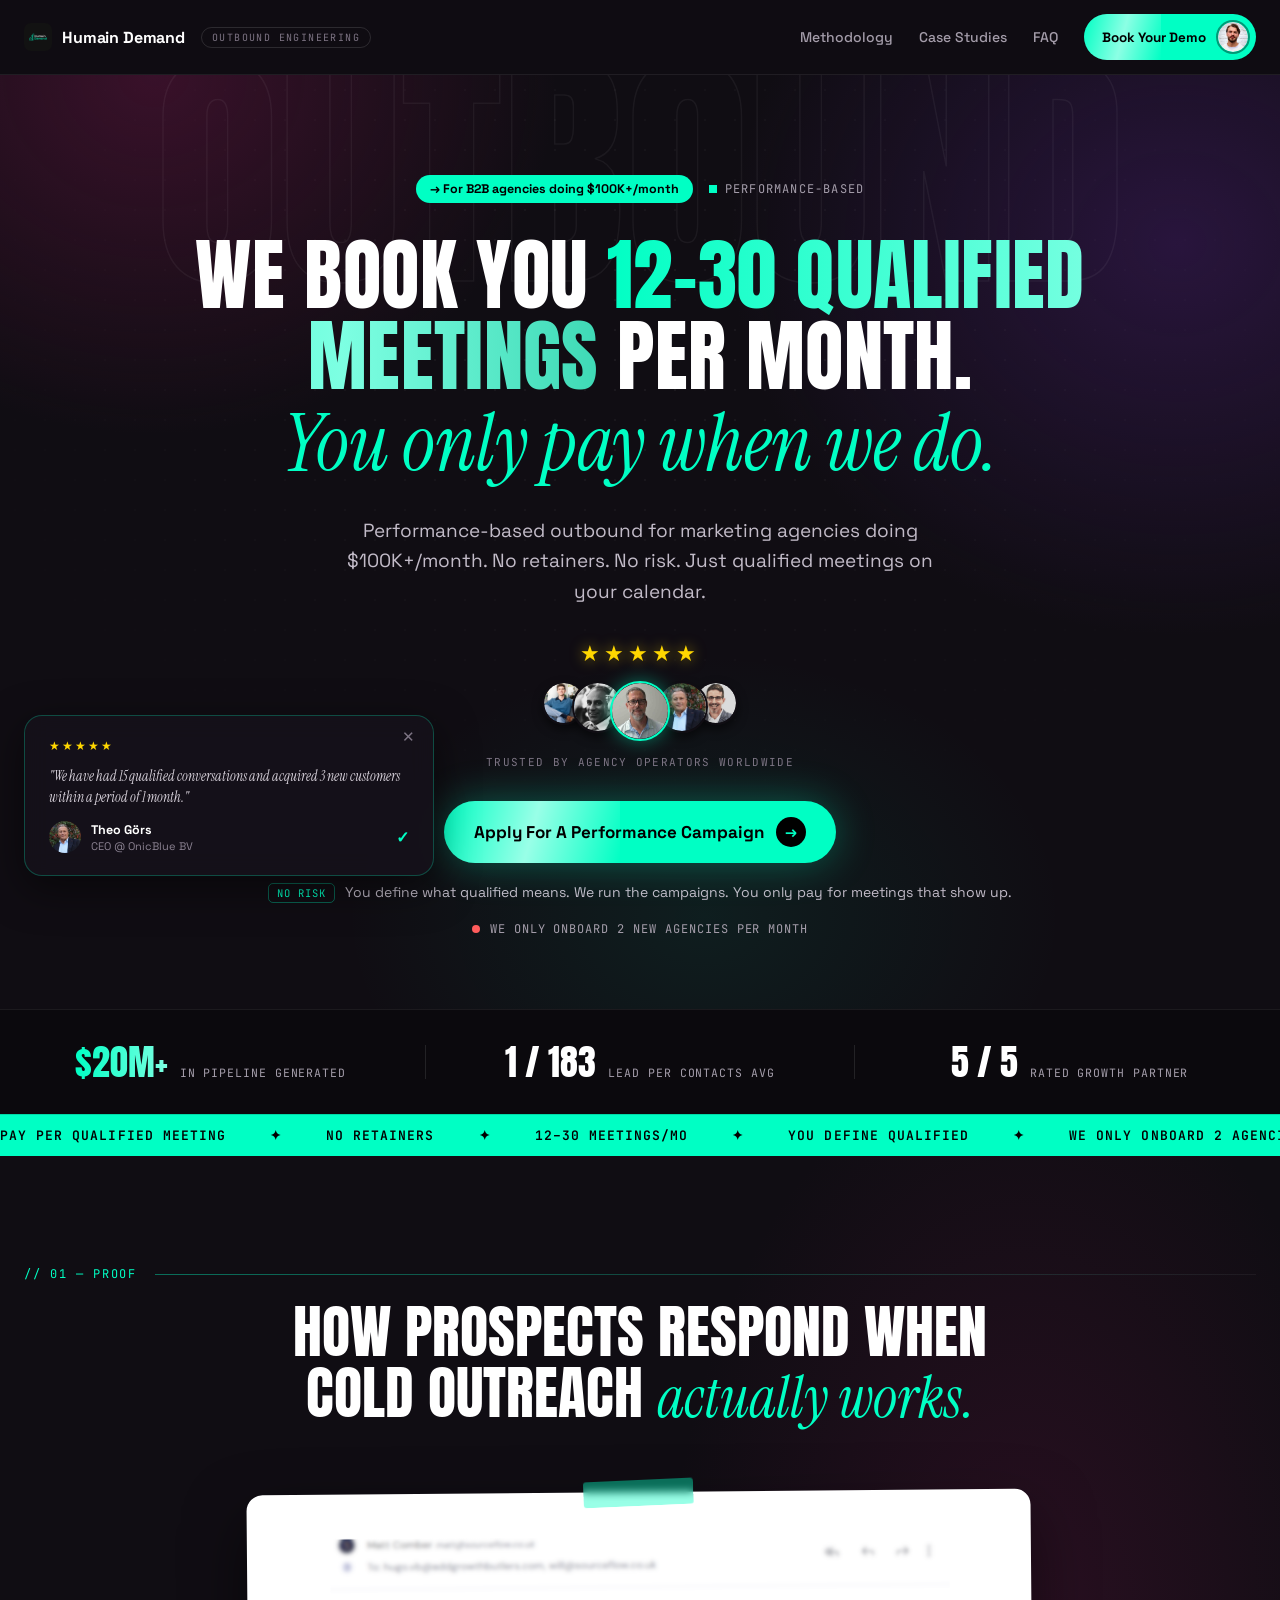
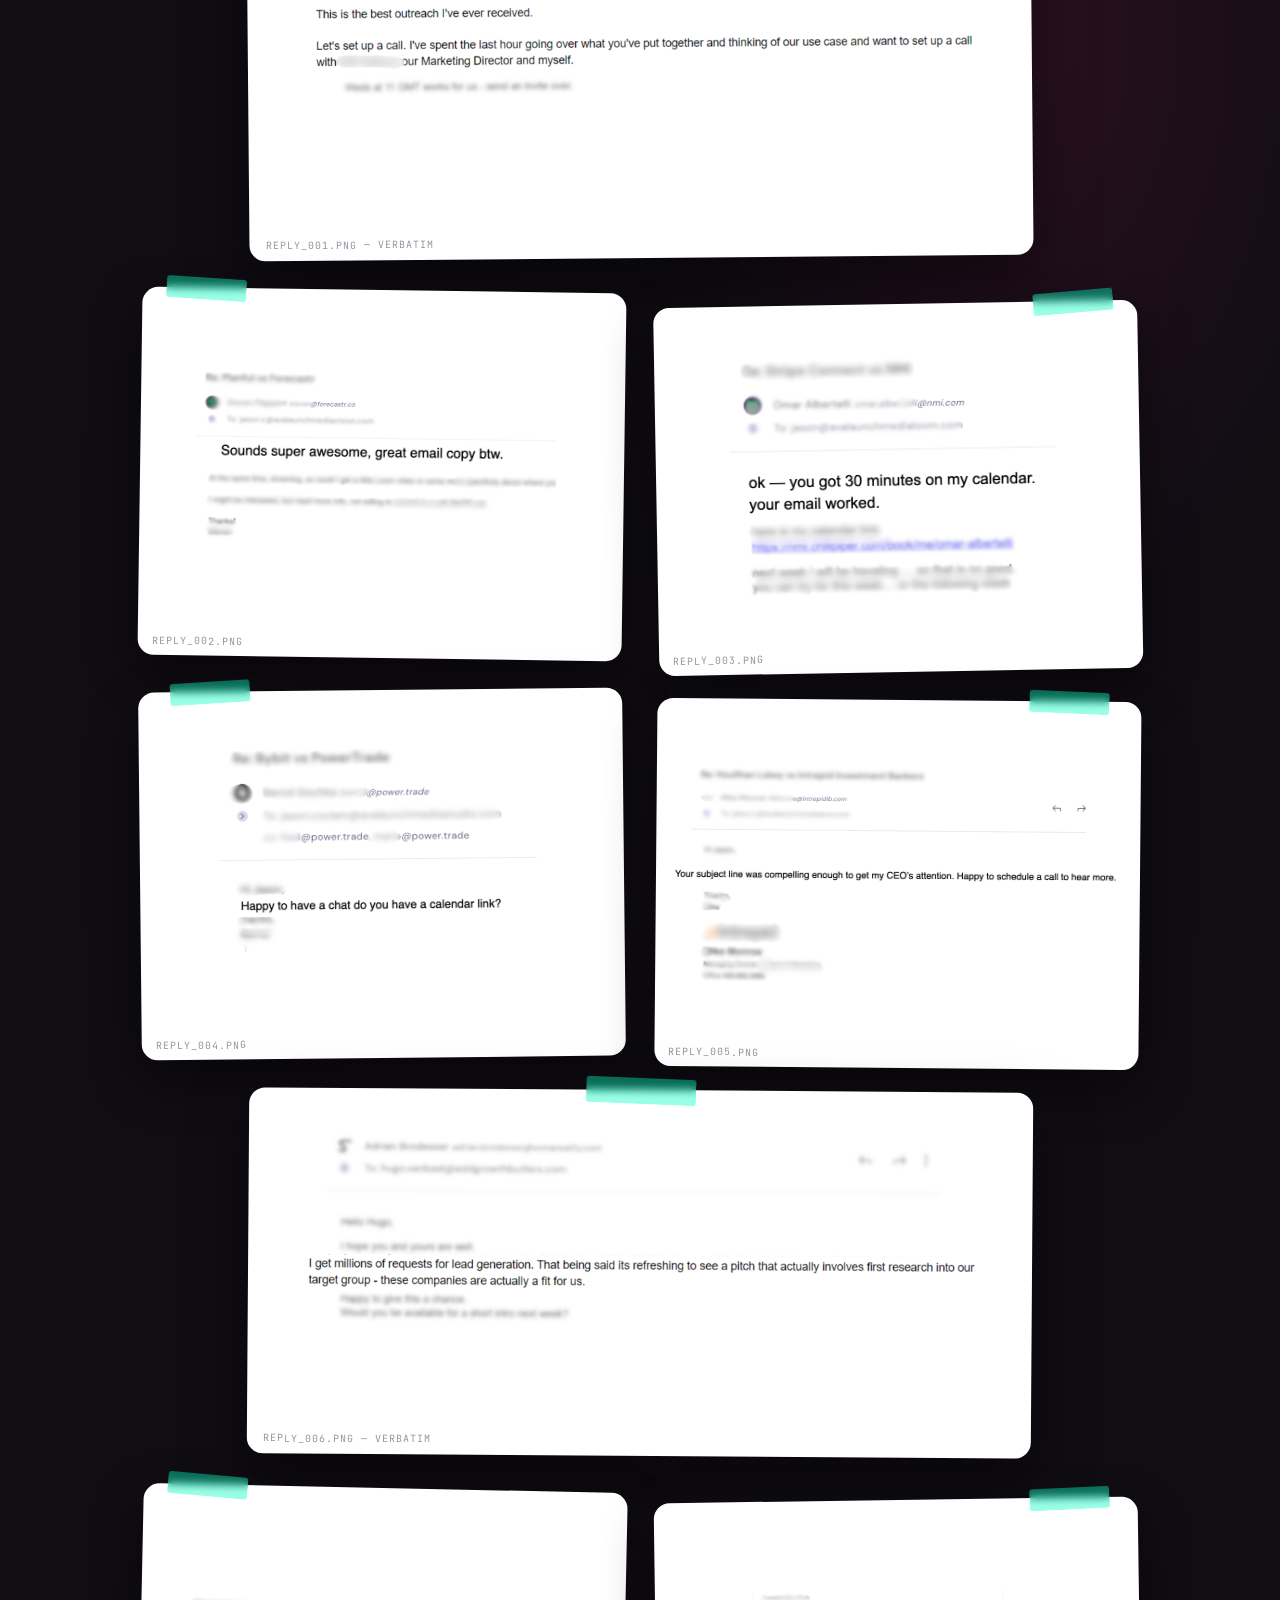
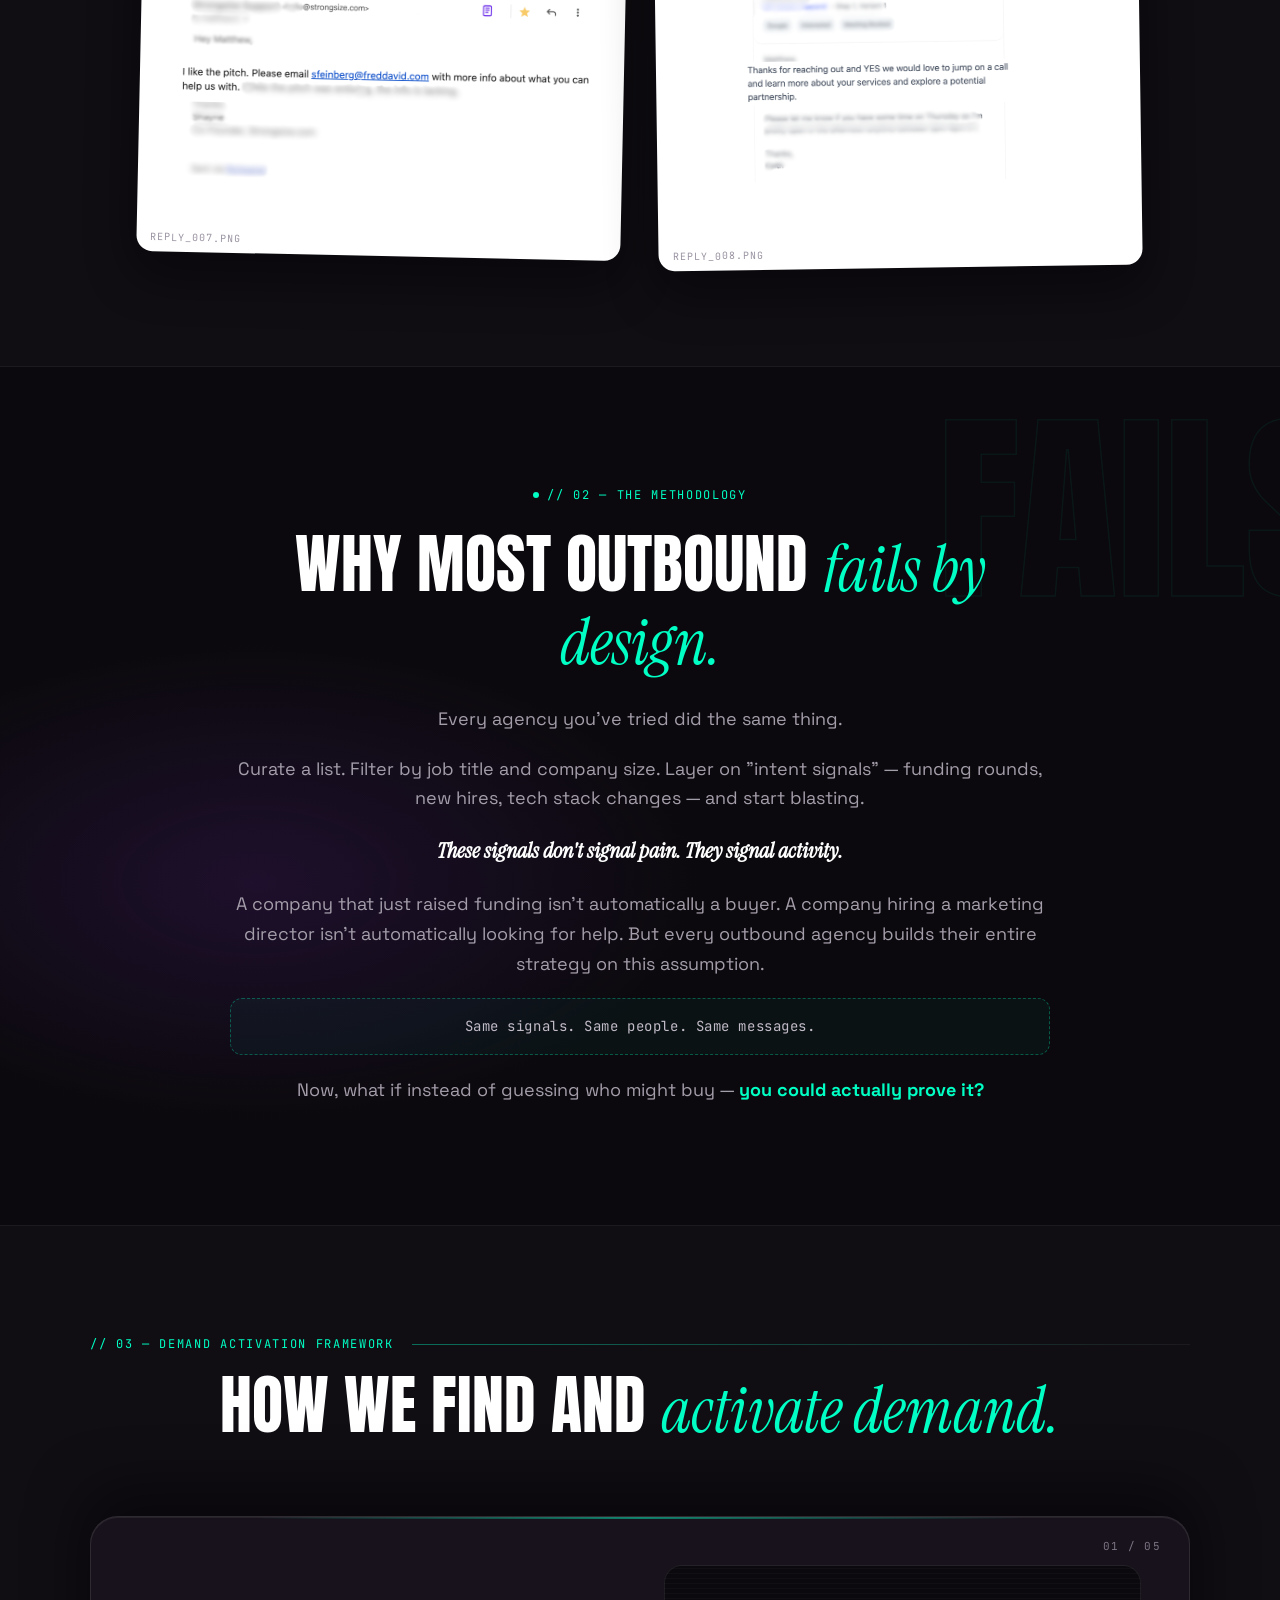
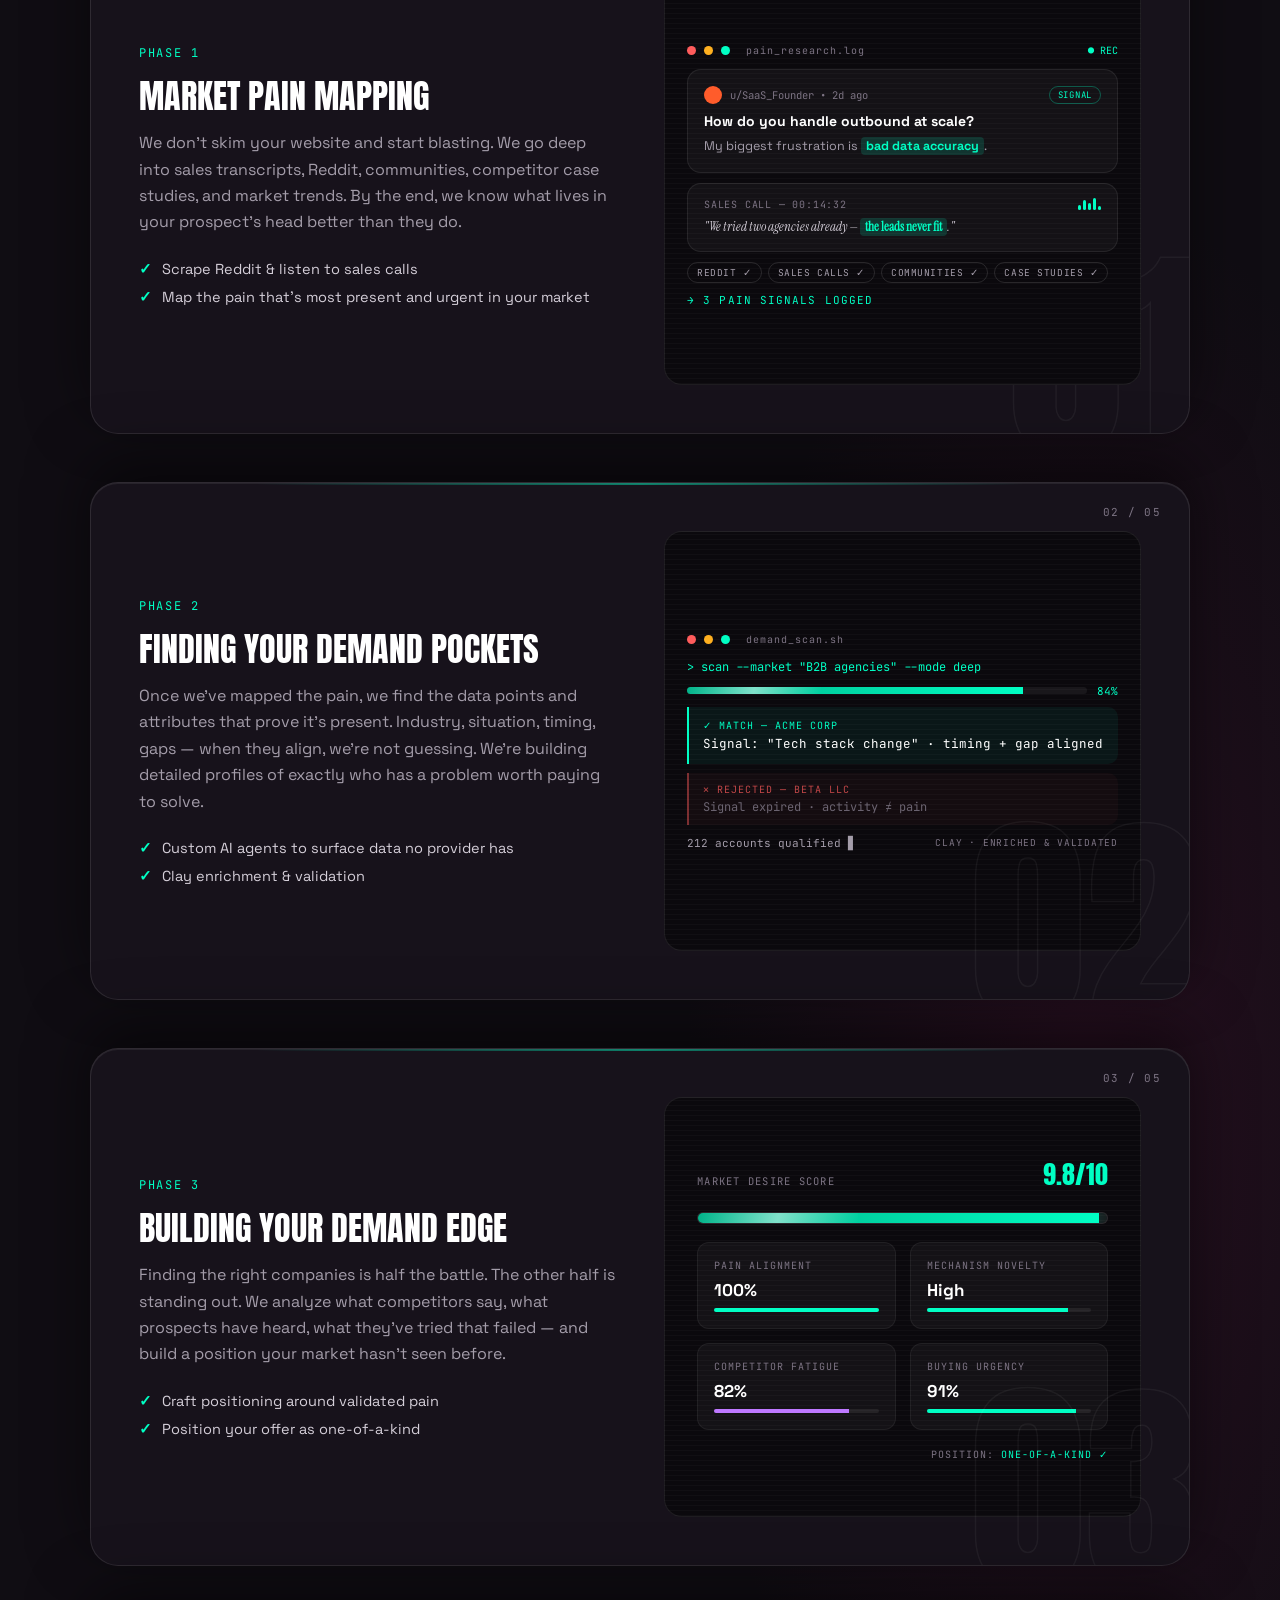
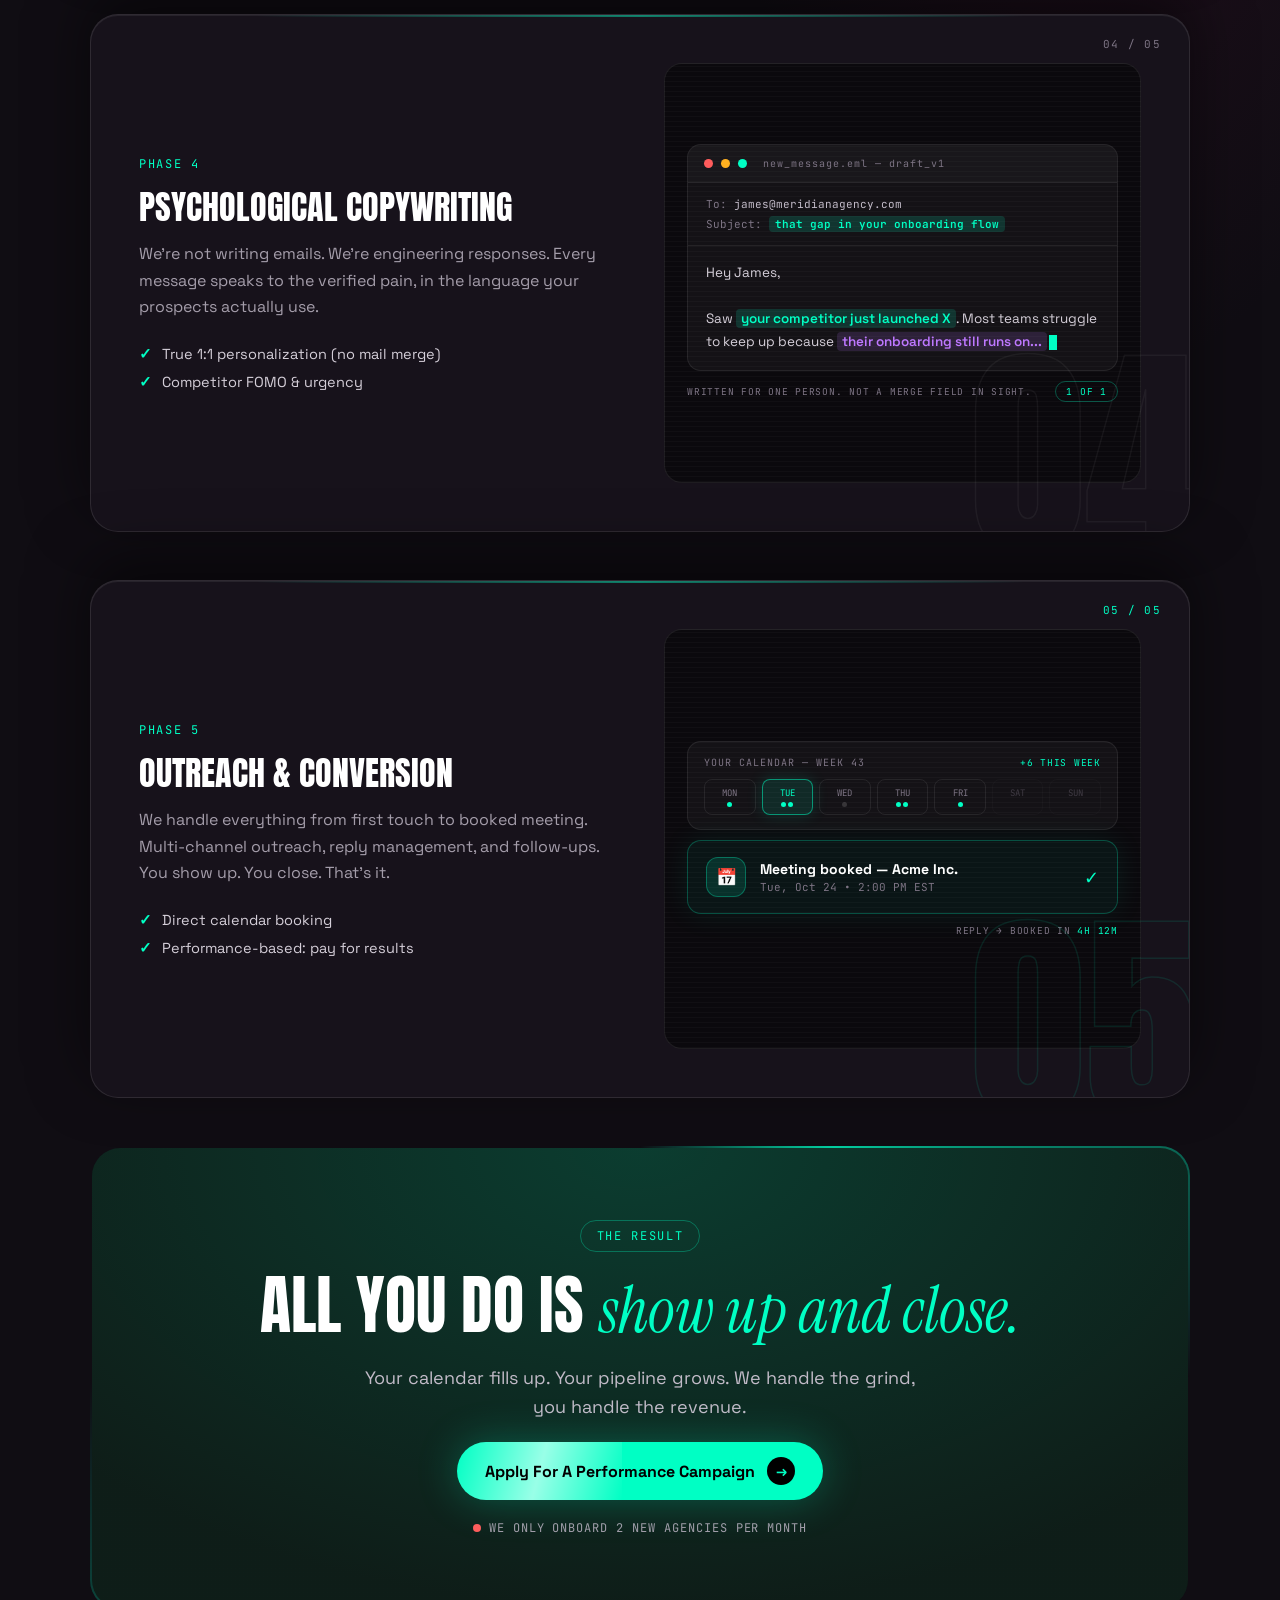
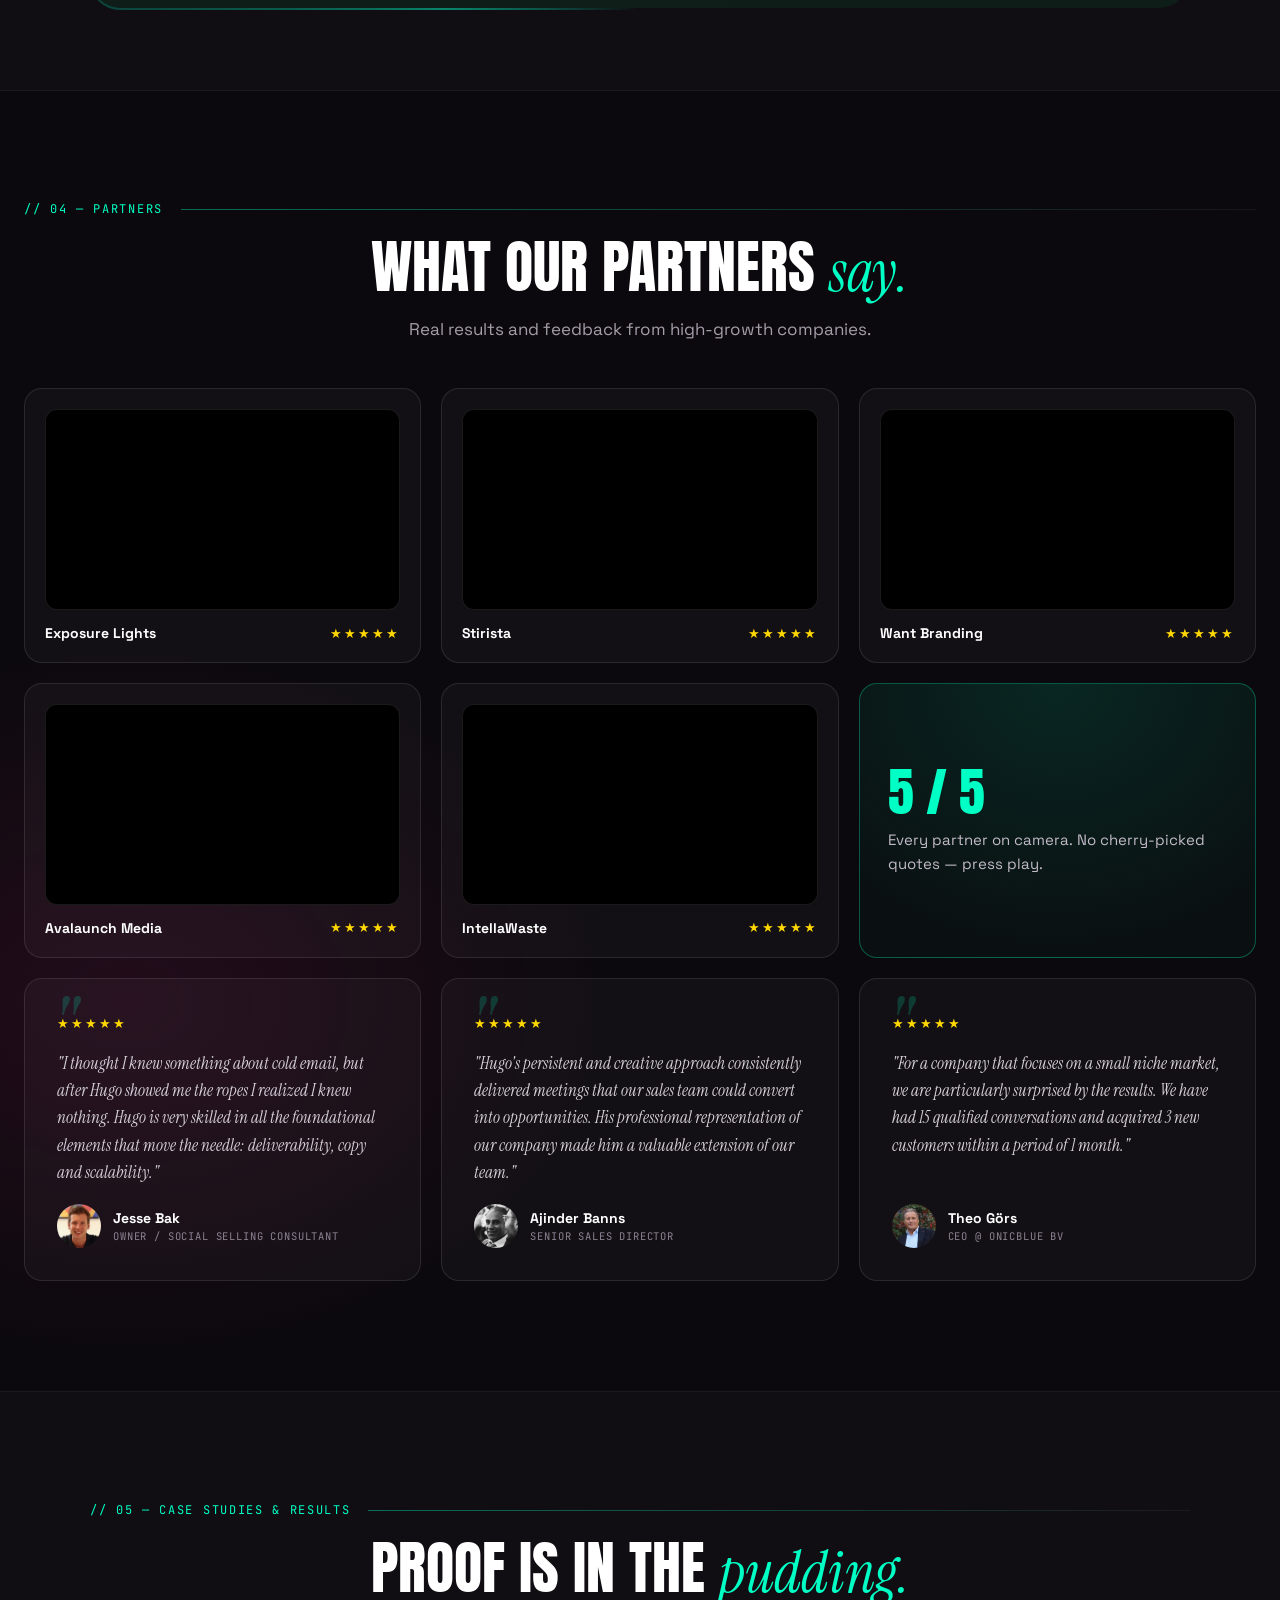
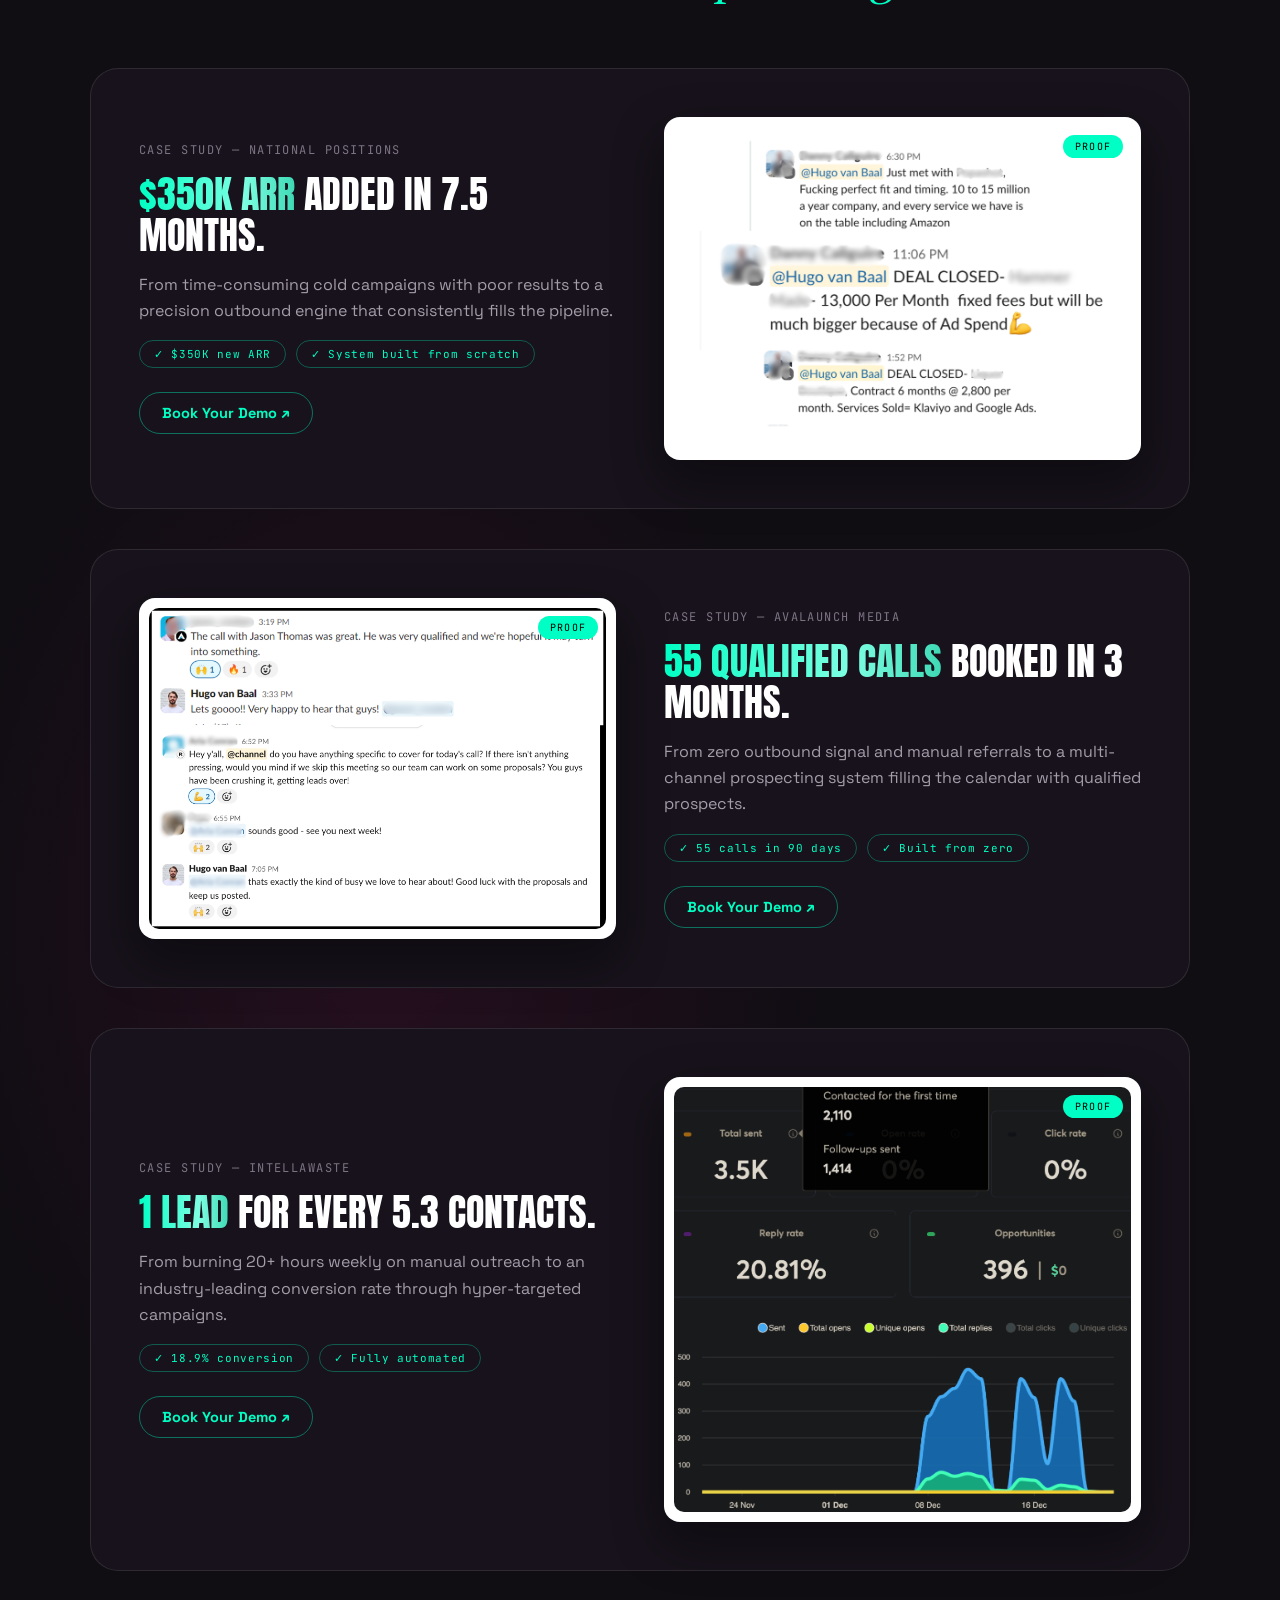
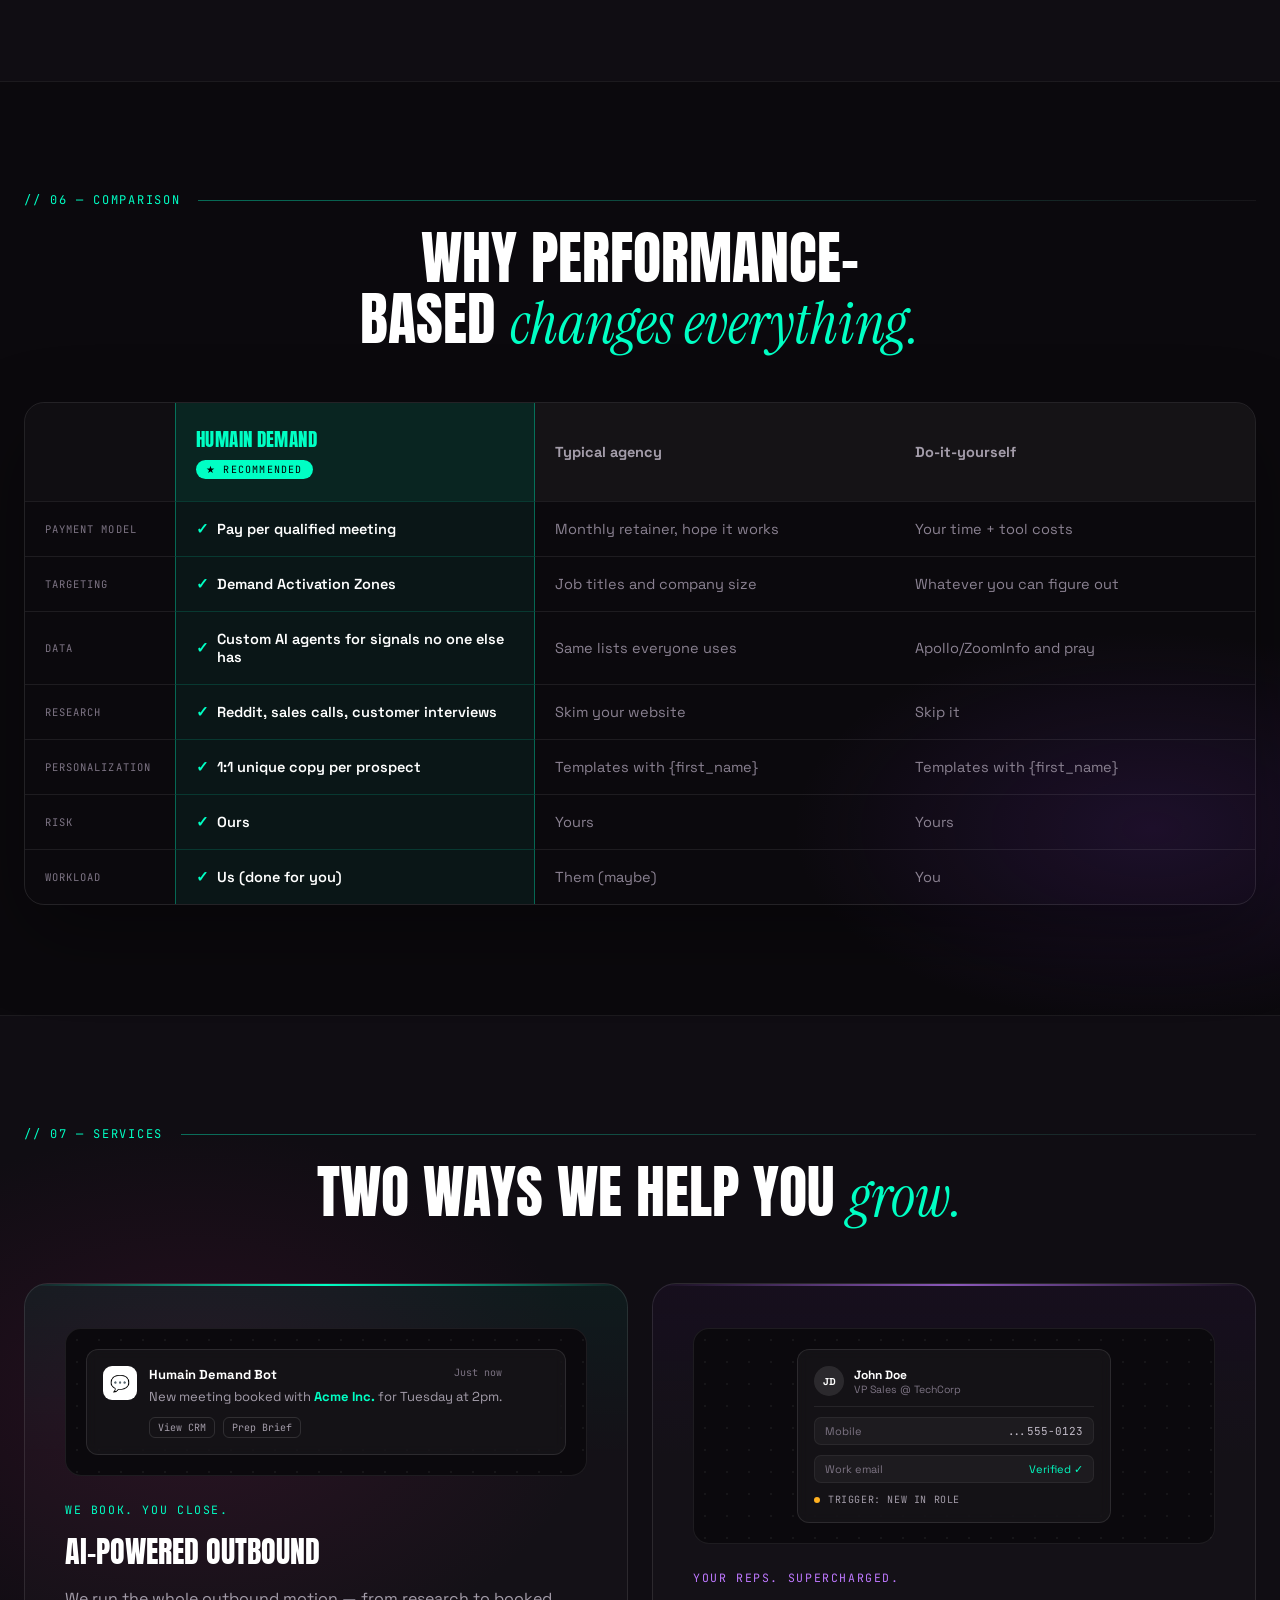
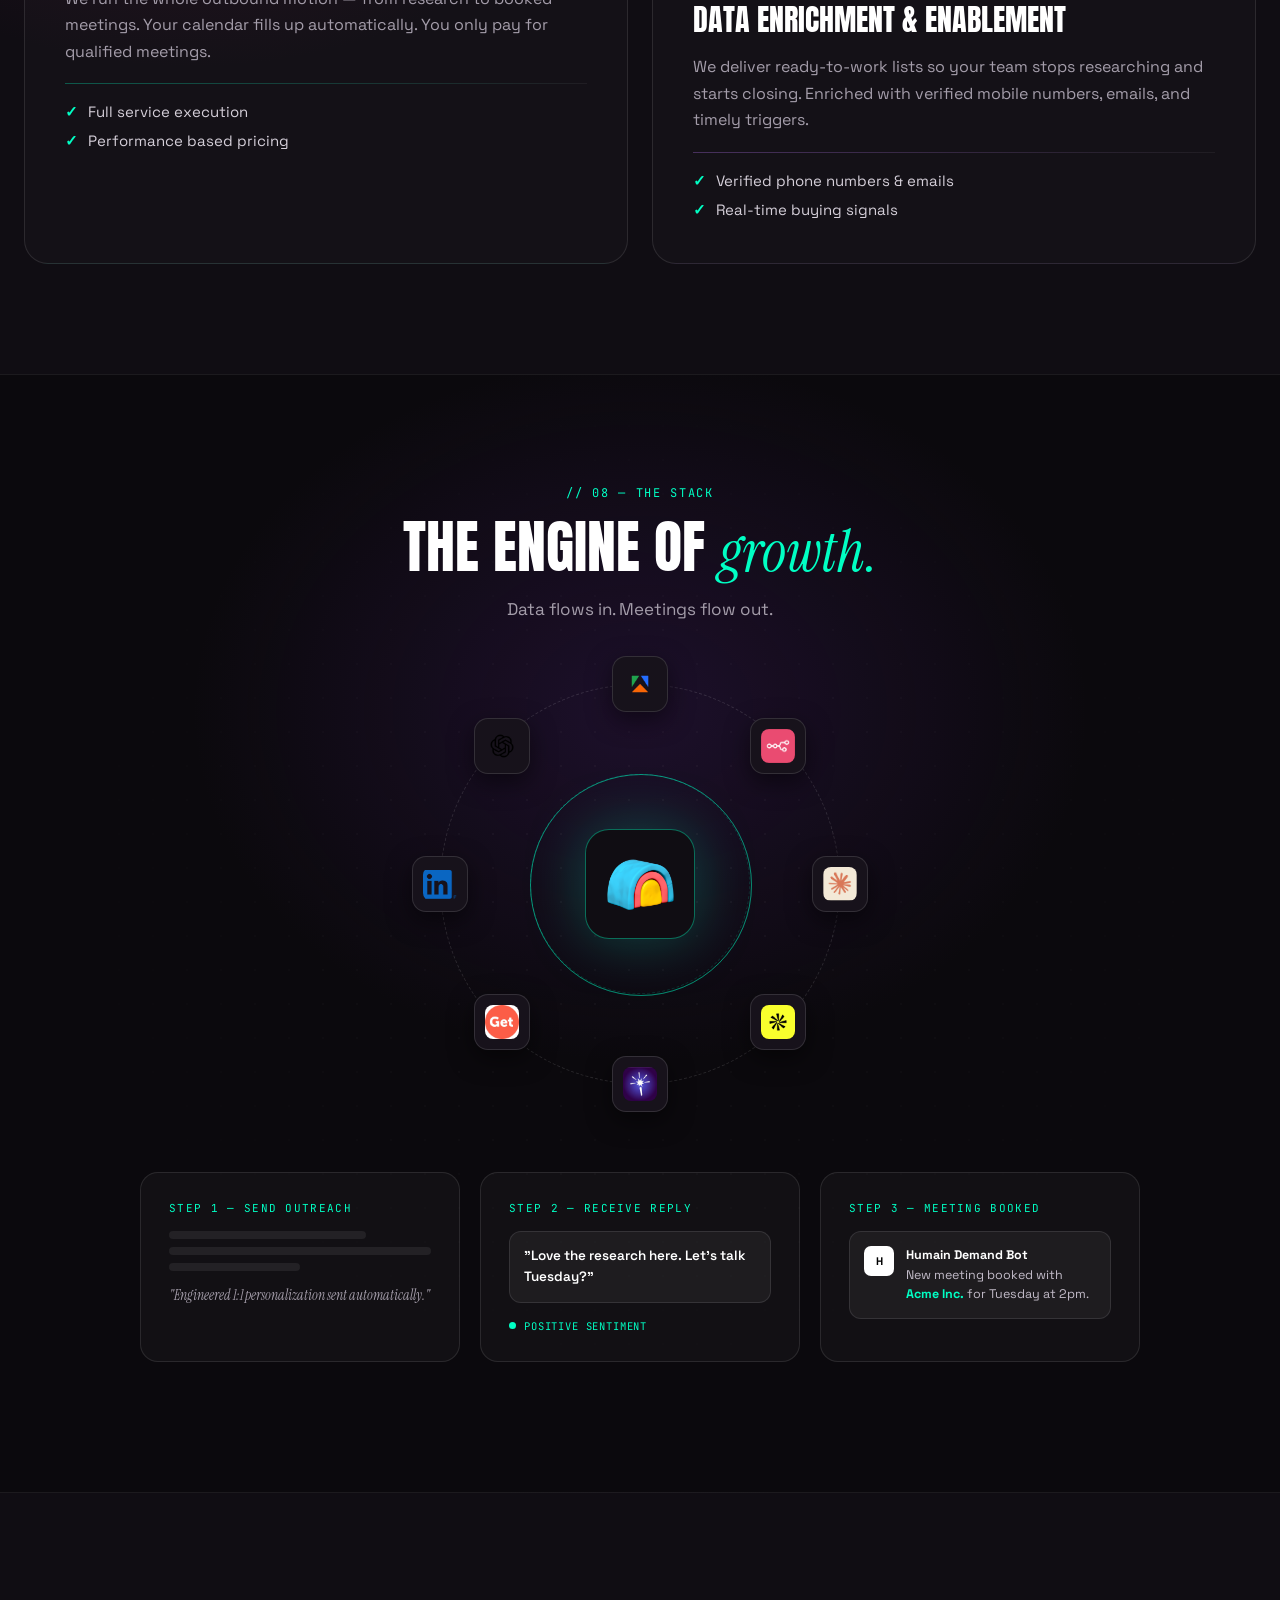
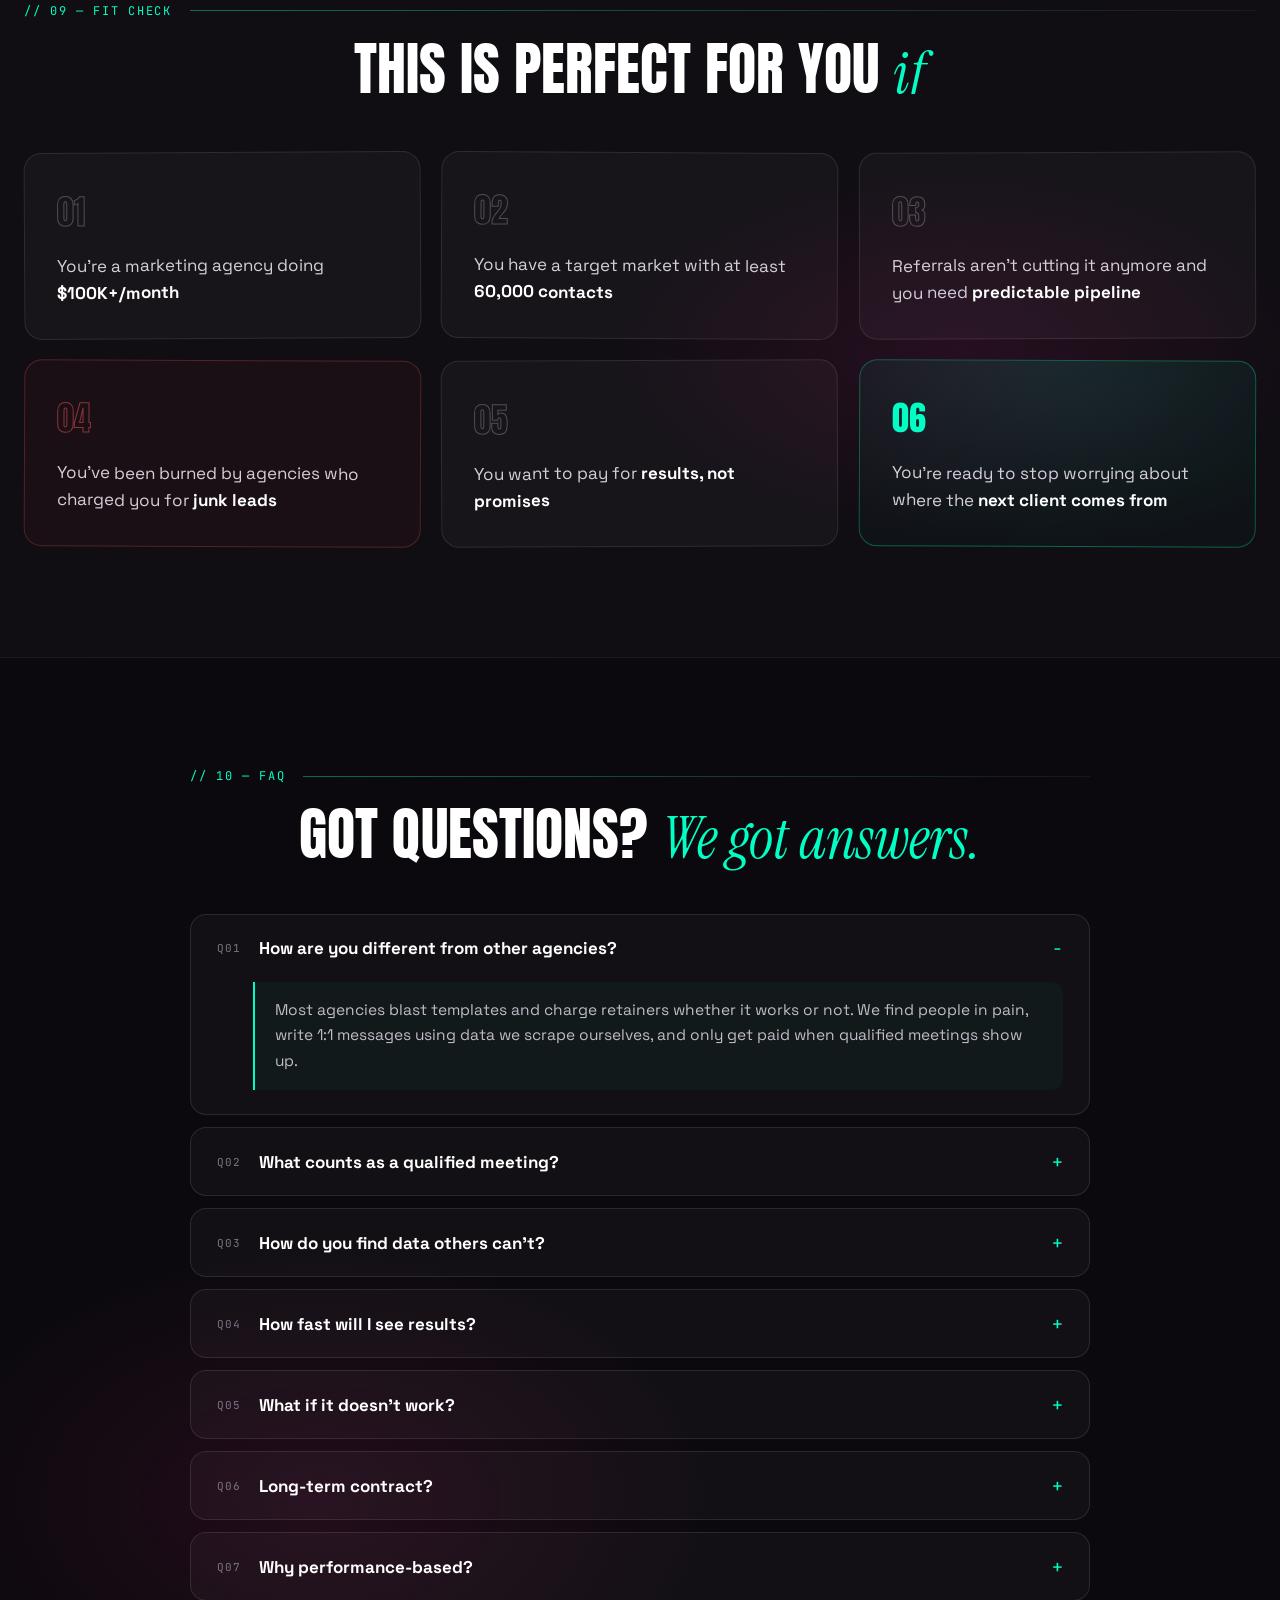
==== index.html @ c9c62a15 "Mobile-optimize the landing page Audited every section at 360/390px real viewports and fixed what br" ====
<!DOCTYPE html>
<html lang="en">
<head>
<meta charset="utf-8">
<meta name="viewport" content="width=device-width, initial-scale=1">
<title>Humain Demand — Outbound Engineering</title>
<meta name="description" content="Performance-based outbound for B2B marketing agencies doing $100K+/month. We book you 12-30 qualified meetings per month - you only pay when we do.">
<meta property="og:type" content="website">
<meta property="og:title" content="Humain Demand — Outbound Engineering">
<meta property="og:description" content="Performance-based outbound for B2B marketing agencies doing $100K+/month. We book you 12-30 qualified meetings per month - you only pay when we do.">
<meta property="og:image" content="logos/Humain Demand_A2 (2).jpg">
<meta name="twitter:card" content="summary_large_image">
<link rel="icon" href="logos/Humain Demand_A2 (2).jpg">
<link rel="preconnect" href="https://fonts.googleapis.com">
<link href="https://fonts.googleapis.com/css2?family=Anton&family=Space+Grotesk:wght@400;500;600;700&family=Instrument+Serif:ital@1&family=JetBrains+Mono:wght@400;600&display=swap" rel="stylesheet">
<style>
html,body{margin:0;padding:0;background:#100d13;font-family:'Space Grotesk',sans-serif;color:#ece7ee;}
a{color:#00ffc4;text-decoration:none;}
a:hover{color:#7dffe2;}
::selection{background:#00b389;color:#000;}
::-webkit-scrollbar{width:9px;}
::-webkit-scrollbar-track{background:#0b090d;}
::-webkit-scrollbar-thumb{background:#2a2331;border-radius:5px;}
::-webkit-scrollbar-thumb:hover{background:#00b389;}
@keyframes blink{0%,100%{opacity:1;}50%{opacity:.25;}}
@keyframes rise{from{opacity:0;transform:translateY(36px);}to{opacity:1;transform:translateY(0);}}
@keyframes shimmer{0%{transform:translateX(-160%);}100%{transform:translateX(300%);}}
@keyframes floaty{0%,100%{transform:translateY(0);}50%{transform:translateY(-10px);}}
@keyframes glowPulse{0%,100%{text-shadow:0 0 25px rgba(0,255,196,.3);}50%{text-shadow:0 0 70px rgba(0,255,196,.75);}}
@keyframes spinSlow{0%{transform:rotate(0deg);}100%{transform:rotate(360deg);}}
@keyframes spinSlowRev{0%{transform:rotate(360deg);}100%{transform:rotate(0deg);}}
@keyframes marquee{0%{transform:translateX(0);}100%{transform:translateX(-50%);}}
@keyframes pulseRing{0%{transform:scale(.55);opacity:.7;}100%{transform:scale(1.45);opacity:0;}}
@keyframes gradientMove{0%{background-position:0% 50%;}100%{background-position:200% 50%;}}
@keyframes borderSpin{0%{transform:rotate(0deg);}100%{transform:rotate(360deg);}}
@media (prefers-reduced-motion: reduce){*,*::before,*::after{animation-duration:.01ms !important;animation-iteration-count:1 !important;transition-duration:.01ms !important;}}
</style>
<style>
/* NO global box-sizing reset here on purpose. The canvas was authored against
   the browser default (content-box) — it sets box-sizing:border-box inline on
   the few elements that want it — so forcing border-box globally silently
   resizes every fixed-size element that also has padding, and the page stops
   matching the design. Keep this file additive; never restyle the canvas. */

/* Safety net for the oversized decorative type. Must be `clip`, NOT `hidden`:
   overflow-x:hidden computes overflow-y to auto, which makes body a scroll
   container and silently kills position:sticky on the phase cards. */
body{overflow-x:clip}
img{max-width:100%}
.skip-link{position:absolute;left:-9999px;top:0;z-index:200;background:#00ffc4;color:#000;
  padding:12px 20px;border-radius:0 0 10px 0;font-weight:700}
.skip-link:focus{left:0;color:#000}
:focus-visible{outline:2px solid #00ffc4;outline-offset:3px}

.slot-empty{display:flex;align-items:center;justify-content:center;text-align:center;padding:24px;
  background:repeating-linear-gradient(45deg,rgba(255,255,255,.03) 0 12px,transparent 12px 24px),#0b090d;
  border:1px dashed rgba(0,255,196,.35);color:#7d7484;font-family:'JetBrains Mono',monospace;
  font-size:12px;letter-spacing:.08em;text-transform:uppercase}

.faq-q{width:100%}
.faq-panel[hidden]{display:none}

/* Cal.com renders its own modal; just keep it above the sticky nav */
cal-modal-box{z-index:200}

@media (max-width:1080px){
  .cs-card,.phase-card{padding:36px !important;gap:32px !important}
}
#nav-burger{display:none;background:none;border:1px solid rgba(255,255,255,.15);border-radius:10px;
  color:#ece7ee;width:38px;height:38px;font-size:17px;cursor:pointer;
  align-items:center;justify-content:center;flex-shrink:0}
#nav-burger:hover{border-color:rgba(0,255,196,.4);color:#00ffc4}
#mobile-nav{position:absolute;top:100%;left:0;right:0;background:rgba(16,13,19,.97);
  backdrop-filter:blur(14px);border-bottom:1px solid rgba(255,255,255,.1);
  padding:10px 24px 16px;display:flex;flex-direction:column;gap:4px}
#mobile-nav[hidden]{display:none}
#mobile-nav .nav-link{display:block !important;padding:12px 0;font-size:15px;font-weight:500}

.compare-hint{display:none;font-family:'JetBrains Mono',monospace;font-size:10.5px;
  letter-spacing:.1em;text-transform:uppercase;color:#00ffc4;text-align:right;margin:0 0 10px}

@media (max-width:900px){
  #nav-burger{display:inline-flex}
  .compare-hint{display:block}
  .phase-sticky{position:relative !important;top:auto !important;margin-bottom:24px !important}
  .phase-card,.cs-card{grid-template-columns:minmax(0,1fr) !important;min-height:0 !important}
  .cs-media-first{order:2 !important}
  .cs-text-second{order:1 !important}
  .reply-grid{grid-template-columns:minmax(0,1fr) !important}
  .reply-grid>*{grid-column:auto !important;transform:none !important}
  .stats-grid{grid-template-columns:minmax(0,1fr) !important;gap:18px !important}
  .stat-divider{display:none !important}
  .table-scroll{overflow-x:auto;-webkit-overflow-scrolling:touch;border-radius:20px}
  .compare-grid{min-width:720px}
  .nav-link,.nav-badge{display:none !important}
}
@media (max-width:640px){
  section,header{padding-left:18px !important;padding-right:18px !important}
  .phase-card,.cs-card{padding:26px !important}
  .orbit{transform:scale(.68);margin:-76px 0}
  .nav-actions{gap:10px !important}
  /* the long CTA label needs room to breathe at 390px */
  .cta-primary{font-size:15px !important;padding:14px 20px !important;text-align:center}
  h1{font-size:clamp(34px,9vw,46px) !important}

  /* one-line brand + compact nav CTA so the header fits a 360px phone */
  .nav-name{white-space:nowrap;font-size:14px !important}
  .nav-cta-avatar{display:none !important}
  .nav-actions>a[data-book]{font-size:12.5px !important;padding:8px 14px !important}

  /* the fixed testimonial pop-over covers a third of a phone viewport and its
     right edge clips below 384px-wide screens — desktop-only element */
  #floating-card{display:none !important}

  /* featured reply frames: the 320px crop window letterboxes a full-width
     phone image (~240px tall) — let the screenshot set the height instead */
  .reply-featured{height:auto !important}
  .rf-media{height:auto !important}

  /* the FAQ answer's 62px indent leaves ~240px of text width on a phone */
  .faq-panel p{margin:0 18px 20px 18px !important}

  /* "HUMAIN DEMAND" outline text is ~470px wide at the clamp minimum and
     clips off the right edge; 13vw keeps all 13 characters on screen */
  .footer-giant{font-size:13vw !important}

  footer a{padding:6px 2px}
}
.hv1:hover{color:#fff !important}
.hv2:hover{color:#fff !important}
.hv3:hover{color:#fff !important}
.hv4:hover{background:#7dffe2 !important;color:#000 !important}
.hv5:hover{transform:translateY(-26px) scale(1.1) !important}
.hv6:hover{transform:translateY(-18px) scale(1.1) !important}
.hv7:hover{transform:scale(1.1) !important}
.hv8:hover{transform:translateY(-18px) scale(1.1) !important}
.hv9:hover{transform:translateY(-26px) scale(1.1) !important}
.hv10:hover{background:#7dffe2 !important;transform:translateY(-3px) !important;box-shadow:0 0 70px rgba(0,255,196,.5) !important;color:#000 !important}
.hv11:hover{transform:translateY(-3px) !important}
.hv12:hover{transform:translateY(-3px) !important}
.hv13:hover{transform:translateY(-3px) !important}
.hv14:hover{transform:rotate(0deg) scale(1.02) !important;box-shadow:0 30px 80px rgba(0,255,196,.15) !important}
.hv15:hover{transform:rotate(0deg) scale(1.03) !important;box-shadow:0 26px 70px rgba(0,255,196,.15) !important}
.hv16:hover{transform:rotate(0deg) translateY(8px) scale(1.03) !important;box-shadow:0 26px 70px rgba(0,255,196,.15) !important}
.hv17:hover{transform:rotate(0deg) scale(1.03) !important;box-shadow:0 26px 70px rgba(0,255,196,.15) !important}
.hv18:hover{transform:rotate(0deg) translateY(4px) scale(1.03) !important;box-shadow:0 26px 70px rgba(0,255,196,.15) !important}
.hv19:hover{transform:rotate(0deg) scale(1.02) !important;box-shadow:0 30px 80px rgba(0,255,196,.15) !important}
.hv20:hover{transform:rotate(0deg) scale(1.03) !important;box-shadow:0 26px 70px rgba(0,255,196,.15) !important}
.hv21:hover{transform:rotate(0deg) translateY(6px) scale(1.03) !important;box-shadow:0 26px 70px rgba(0,255,196,.15) !important}
.hv22:hover{border-color:rgba(0,255,196,.3) !important}
.hv23:hover{border-color:rgba(0,255,196,.3) !important}
.hv24:hover{border-color:rgba(0,255,196,.3) !important}
.hv25:hover{border-color:rgba(0,255,196,.3) !important}
.hv26:hover{border-color:rgba(0,255,196,.3) !important}
.hv27:hover{background:#7dffe2 !important;transform:translateY(-3px) !important;box-shadow:0 0 70px rgba(0,255,196,.5) !important;color:#000 !important}
.hv28:hover{transform:translateY(-6px) !important;border-color:rgba(0,255,196,.35) !important;box-shadow:0 20px 50px rgba(0,0,0,.4) !important}
.hv29:hover{transform:translateY(-6px) !important;border-color:rgba(0,255,196,.35) !important;box-shadow:0 20px 50px rgba(0,0,0,.4) !important}
.hv30:hover{transform:translateY(-6px) !important;border-color:rgba(0,255,196,.35) !important;box-shadow:0 20px 50px rgba(0,0,0,.4) !important}
.hv31:hover{transform:translateY(-6px) !important;border-color:rgba(0,255,196,.35) !important;box-shadow:0 20px 50px rgba(0,0,0,.4) !important}
.hv32:hover{transform:translateY(-6px) !important;border-color:rgba(0,255,196,.35) !important;box-shadow:0 20px 50px rgba(0,0,0,.4) !important}
.hv33:hover{transform:translateY(-6px) !important;border-color:rgba(0,255,196,.35) !important}
.hv34:hover{transform:translateY(-6px) !important;border-color:rgba(0,255,196,.35) !important}
.hv35:hover{transform:translateY(-6px) !important;border-color:rgba(0,255,196,.35) !important}
.hv36:hover{background:rgba(0,255,196,.1) !important;color:#00ffc4 !important}
.hv37:hover{transform:scale(1.02) rotate(.4deg) !important}
.hv38:hover{transform:scale(1.02) rotate(-.4deg) !important}
.hv39:hover{background:rgba(0,255,196,.1) !important;color:#00ffc4 !important}
.hv40:hover{background:rgba(0,255,196,.1) !important;color:#00ffc4 !important}
.hv41:hover{transform:scale(1.02) rotate(.4deg) !important}
.hv42:hover{transform:translateY(-6px) !important;border-color:rgba(0,255,196,.4) !important;box-shadow:0 30px 70px rgba(0,0,0,.45) !important}
.hv43:hover{transform:translateY(-6px) !important;border-color:rgba(0,255,196,.4) !important;box-shadow:0 30px 70px rgba(0,0,0,.45) !important}
.hv44:hover{transform:rotate(0deg) translateY(-6px) !important;border-color:rgba(0,255,196,.35) !important}
.hv45:hover{transform:rotate(0deg) translateY(-6px) !important;border-color:rgba(0,255,196,.35) !important}
.hv46:hover{transform:rotate(0deg) translateY(-6px) !important;border-color:rgba(0,255,196,.35) !important}
.hv47:hover{transform:rotate(0deg) translateY(-6px) !important;border-color:rgba(255,92,92,.5) !important}
.hv48:hover{transform:rotate(0deg) translateY(-6px) !important;border-color:rgba(0,255,196,.35) !important}
.hv49:hover{transform:rotate(0deg) translateY(-6px) !important;box-shadow:0 0 40px rgba(0,255,196,.18) !important}
.hv50:hover{border-color:rgba(0,255,196,.3) !important}
.hv51:hover{border-color:rgba(0,255,196,.3) !important}
.hv52:hover{border-color:rgba(0,255,196,.3) !important}
.hv53:hover{border-color:rgba(0,255,196,.3) !important}
.hv54:hover{border-color:rgba(0,255,196,.3) !important}
.hv55:hover{border-color:rgba(0,255,196,.3) !important}
.hv56:hover{border-color:rgba(0,255,196,.3) !important}
.hv57:hover{background:#7dffe2 !important;transform:translateY(-3px) !important;box-shadow:0 0 90px rgba(0,255,196,.55) !important;color:#000 !important}
.hv58:hover{color:#fff !important}
.hv59:hover{color:#fff !important}
.hv60:hover{color:#fff !important}
</style>
</head>
<body>
<a class="skip-link" href="#main-content">Skip to content</a>
<!-- NAV -->
<nav style="position:sticky;top:0;z-index:70;background:rgba(16,13,19,.82);backdrop-filter:blur(14px);border-bottom:1px solid rgba(255,255,255,.07)">
  <div style="max-width:1240px;margin:0 auto;padding:14px 24px;display:flex;align-items:center;justify-content:space-between;gap:24px">
    <div style="display:flex;align-items:center;gap:10px">
      <img src="logos/Humain Demand_A2 (2).jpg" alt="Humain Demand" style="display:block;width:100%;height:100%;border-radius:7px;object-fit:cover;width:28px;height:28px">
      <span class="nav-name" style="font-weight:700;font-size:16px;letter-spacing:-.01em;color:#fff">Humain Demand</span>
      <span class="nav-badge" style="font-family:'JetBrains Mono',monospace;font-size:10px;letter-spacing:.14em;text-transform:uppercase;color:#7d7484;border:1px solid rgba(255,255,255,.12);border-radius:999px;padding:3px 10px;margin-left:6px">Outbound engineering</span>
    </div>
    <div class="nav-actions" style="display:flex;align-items:center;gap:26px;font-size:14px;font-weight:500">
      <a class="nav-link hv1" href="#methodology" style="color:#a49daa">Methodology</a>
      <a class="nav-link hv2" href="#case-studies" style="color:#a49daa">Case Studies</a>
      <a class="nav-link hv3" href="#faq" style="color:#a49daa">FAQ</a>
      <a class="hv4" href="https://cal.com/hugo-van-baal-agjtxz/30min?overlayCalendar=true" data-book="1" data-cal-namespace="30min" data-cal-link="hugo-van-baal-agjtxz/30min" data-cal-config='{"layout":"month_view","theme":"dark"}' style="display:inline-flex;align-items:center;gap:10px;background:#00ffc4;color:#000;font-weight:700;padding:6px 6px 6px 18px;border-radius:999px;font-size:13.5px;position:relative;overflow:hidden"><span style="position:absolute;top:0;bottom:0;left:0;width:45%;background:linear-gradient(105deg,transparent,rgba(255,255,255,.55),transparent);animation:shimmer 3.2s ease-in-out infinite"></span><span style="position:relative">Book Your Demo</span><span class="nav-cta-avatar" style="position:relative;width:30px;height:30px;border-radius:50%;overflow:hidden;border:2px solid rgba(0,0,0,.4)"><img src="Profile Pic Hugo/Hugo (Me) profile Pic.jpeg" alt="Hugo van Baal" style="display:block;width:100%;height:100%;border-radius:50%;object-fit:cover;"></span></a>
    </div>
  </div>
</nav>

<!-- HERO -->
<header id="main-content" style="position:relative;overflow:hidden;padding:100px 24px 0;text-align:center;background:radial-gradient(45% 55% at 12% 0%, rgba(90,20,60,.55) 0%, rgba(16,13,19,0) 70%), radial-gradient(50% 60% at 92% 18%, rgba(70,30,110,.45) 0%, rgba(16,13,19,0) 70%), radial-gradient(40% 40% at 55% 90%, rgba(0,179,137,.1) 0%, rgba(16,13,19,0) 70%)">
  <div style="position:absolute;inset:0;background-image:radial-gradient(rgba(255,255,255,.05) 1px, transparent 1px);background-size:30px 30px;mask-image:radial-gradient(60% 55% at 50% 30%, #000 0%, transparent 100%);pointer-events:none"></div>
  <div style="position:absolute;top:-30px;left:50%;transform:translateX(-50%);font-family:'Anton',sans-serif;font-size:clamp(140px,20vw,300px);line-height:1;text-transform:uppercase;color:transparent;-webkit-text-stroke:1.5px rgba(255,255,255,.05);white-space:nowrap;pointer-events:none;user-select:none">Outbound</div>
  <div style="max-width:1240px;margin:0 auto;display:flex;flex-direction:column;align-items:center;gap:32px;position:relative">
    <div style="display:flex;align-items:center;gap:16px;flex-wrap:wrap;justify-content:center;animation:rise .7s cubic-bezier(.22,.7,.25,1) both">
      <span style="display:inline-flex;align-items:center;gap:8px;background:#00ffc4;color:#000;border-radius:999px;padding:6px 14px;font-size:12.5px;font-weight:700">→ For B2B agencies doing $100K+/month</span>
      <span style="display:inline-flex;align-items:center;gap:8px;font-family:'JetBrains Mono',monospace;font-size:12px;letter-spacing:.1em;text-transform:uppercase;color:#a49daa"><span style="width:8px;height:8px;background:#00ffc4;animation:blink 1.6s infinite"></span> Performance-based</span>
    </div>
    <h1 style="margin:0;font-family:'Anton',sans-serif;font-weight:400;font-size:clamp(46px,6.2vw,86px);line-height:1.02;letter-spacing:.005em;color:#fff;text-transform:uppercase;max-width:1050px;text-wrap:balance;animation:rise .9s cubic-bezier(.22,.7,.25,1) .1s both">We book you <span style="background:linear-gradient(90deg,#00ffc4,#7dffe2,#00b389,#00ffc4);background-size:200% 100%;-webkit-background-clip:text;background-clip:text;color:transparent;animation:gradientMove 5s linear infinite">12–30 qualified meetings</span> per month. <span style="font-family:'Instrument Serif',serif;font-style:italic;font-weight:400;text-transform:none;color:#00ffc4;letter-spacing:0;animation:glowPulse 3.5s ease-in-out infinite">You only pay when we do.</span></h1>
    <p style="margin:0;font-size:19px;line-height:1.6;color:#c2bbc8;max-width:680px;text-wrap:pretty;animation:rise .9s cubic-bezier(.22,.7,.25,1) .2s both">Performance-based outbound for marketing agencies doing $100K+/month. No retainers. No risk. Just qualified meetings on your calendar.</p>
    <div style="display:flex;flex-direction:column;align-items:center;gap:14px;animation:rise .9s cubic-bezier(.22,.7,.25,1) .3s both">
      <span style="font-size:22px;letter-spacing:4px;color:#ffd700;text-shadow:0 0 14px rgba(255,215,0,.55)">★★★★★</span>
      <div style="display:flex;align-items:flex-end;justify-content:center">
        <div class="hv5" style="width:40px;height:40px;border-radius:50%;overflow:hidden;border:2px solid #100d13;box-shadow:0 5px 10px rgba(0,0,0,.5);transform:translateY(-16px);margin-right:-14px;z-index:1;transition:transform .3s"><img src="Profile Pic Hugo/1579801802849.jpeg" alt="Client" style="display:block;width:100%;height:100%;border-radius:50%;object-fit:cover;"></div>
        <div class="hv6" style="width:48px;height:48px;border-radius:50%;overflow:hidden;border:2px solid #100d13;box-shadow:0 5px 10px rgba(0,0,0,.5);transform:translateY(-8px);margin-right:-14px;z-index:2;transition:transform .3s"><img src="Testimonials/Ajinder Banns.jpeg" alt="Ajinder Banns" style="display:block;width:100%;height:100%;border-radius:50%;object-fit:cover;"></div>
        <div class="hv7" style="width:56px;height:56px;border-radius:50%;overflow:hidden;border:2px solid #00ffc4;box-shadow:0 0 18px rgba(0,255,196,.4);z-index:3;transition:transform .3s"><img src="Profile Pic Hugo/Allan Miller PF.jpeg" alt="Allan Miller" style="display:block;width:100%;height:100%;border-radius:50%;object-fit:cover;"></div>
        <div class="hv8" style="width:48px;height:48px;border-radius:50%;overflow:hidden;border:2px solid #100d13;box-shadow:0 5px 10px rgba(0,0,0,.5);transform:translateY(-8px);margin-left:-14px;z-index:2;transition:transform .3s"><img src="Testimonials/Theo Gors.jpeg" alt="Theo Görs" style="display:block;width:100%;height:100%;border-radius:50%;object-fit:cover;"></div>
        <div class="hv9" style="width:40px;height:40px;border-radius:50%;overflow:hidden;border:2px solid #100d13;box-shadow:0 5px 10px rgba(0,0,0,.5);transform:translateY(-16px);margin-left:-14px;z-index:1;transition:transform .3s"><img src="Profile Pic Hugo/Tom Zanoli.jpeg" alt="Tom Zanoli" style="display:block;width:100%;height:100%;border-radius:50%;object-fit:cover;"></div>
      </div>
      <span style="font-family:'JetBrains Mono',monospace;font-size:11px;letter-spacing:.12em;text-transform:uppercase;color:#7d7484">Trusted by agency operators worldwide</span>
    </div>
    
    <div id="apply" style="display:flex;flex-direction:column;align-items:center;gap:18px;padding-bottom:72px;animation:rise .9s cubic-bezier(.22,.7,.25,1) .5s both">
      <a class="cta-primary hv10" href="https://cal.com/hugo-van-baal-agjtxz/30min?overlayCalendar=true" data-book="1" data-cal-namespace="30min" data-cal-link="hugo-van-baal-agjtxz/30min" data-cal-config='{"layout":"month_view","theme":"dark"}' style="display:inline-flex;align-items:center;gap:12px;background:#00ffc4;color:#000;font-weight:700;font-size:17px;padding:16px 30px;border-radius:999px;box-shadow:0 0 40px rgba(0,255,196,.3);position:relative;overflow:hidden;transition:transform .25s,box-shadow .25s"><span style="position:absolute;top:0;bottom:0;left:0;width:45%;background:linear-gradient(105deg,transparent,rgba(255,255,255,.6),transparent);animation:shimmer 2.6s ease-in-out infinite"></span><span style="position:relative">Apply For A Performance Campaign</span> <span style="position:relative;background:#000;color:#00ffc4;border-radius:50%;width:30px;height:30px;display:flex;align-items:center;justify-content:center;font-size:15px">→</span></a>
      <p style="margin:0;font-size:14px;color:#c2bbc8;line-height:1.6"><span style="font-family:'JetBrains Mono',monospace;font-size:10.5px;letter-spacing:.1em;text-transform:uppercase;color:#00ffc4;border:1px solid rgba(0,255,196,.35);border-radius:5px;padding:2px 8px;margin-right:10px">No risk</span>You define what qualified means. We run the campaigns. You only pay for meetings that show up.</p>
      <span style="display:inline-flex;align-items:center;gap:10px;font-family:'JetBrains Mono',monospace;font-size:12px;letter-spacing:.08em;text-transform:uppercase;color:#a49daa"><span style="width:8px;height:8px;border-radius:50%;background:#ff5c5c;animation:blink 1.4s infinite"></span> We only onboard 2 new agencies per month</span>
    </div>
  </div>
</header>

<!-- CREDIBILITY STATS -->
<section style="border-top:1px solid rgba(255,255,255,.07);background:#0b090d;padding:34px 24px">
  <div class="stats-grid" style="max-width:1240px;margin:0 auto;display:grid;grid-template-columns:1fr auto 1fr auto 1fr;gap:28px;align-items:center">
    <div class="hv11" style="display:flex;align-items:baseline;gap:12px;justify-content:center;transition:transform .3s">
      <span style="font-family:'Anton',sans-serif;font-size:36px;line-height:1;background:linear-gradient(90deg,#00ffc4,#7dffe2,#00ffc4);background-size:200% 100%;-webkit-background-clip:text;background-clip:text;color:transparent;animation:gradientMove 6s linear infinite">$20M+</span>
      <span style="font-family:'JetBrains Mono',monospace;font-size:11.5px;letter-spacing:.08em;text-transform:uppercase;color:#a49daa">in pipeline generated</span>
    </div>
    <div class="stat-divider" style="width:1px;height:34px;background:rgba(255,255,255,.1)"></div>
    <div class="hv12" style="display:flex;align-items:baseline;gap:12px;justify-content:center;transition:transform .3s">
      <span style="font-family:'Anton',sans-serif;font-size:36px;line-height:1;color:#fff">1 / 183</span>
      <span style="font-family:'JetBrains Mono',monospace;font-size:11.5px;letter-spacing:.08em;text-transform:uppercase;color:#a49daa">lead per contacts avg</span>
    </div>
    <div class="stat-divider" style="width:1px;height:34px;background:rgba(255,255,255,.1)"></div>
    <div class="hv13" style="display:flex;align-items:baseline;gap:12px;justify-content:center;transition:transform .3s">
      <span style="font-family:'Anton',sans-serif;font-size:36px;line-height:1;color:#fff">5 / 5</span>
      <span style="font-family:'JetBrains Mono',monospace;font-size:11.5px;letter-spacing:.08em;text-transform:uppercase;color:#a49daa">rated growth partner</span>
    </div>
  </div>
</section>

<!-- MARQUEE -->

  <div style="overflow:hidden;background:#00ffc4;padding:12px 0;border-top:1px solid rgba(0,0,0,.15)">
    <div style="display:flex;width:max-content;animation:marquee 28s linear infinite">
      <div style="display:flex;gap:44px;padding-right:44px;font-family:'JetBrains Mono',monospace;font-size:13px;letter-spacing:.08em;text-transform:uppercase;color:#000;white-space:nowrap;font-weight:600">
        <span>Pay per qualified meeting</span><span>✦</span><span>No retainers</span><span>✦</span><span>12–30 meetings/mo</span><span>✦</span><span>You define qualified</span><span>✦</span><span>We only onboard 2 agencies/mo</span><span>✦</span>
      </div>
      <div style="display:flex;gap:44px;padding-right:44px;font-family:'JetBrains Mono',monospace;font-size:13px;letter-spacing:.08em;text-transform:uppercase;color:#000;white-space:nowrap;font-weight:600">
        <span>Pay per qualified meeting</span><span>✦</span><span>No retainers</span><span>✦</span><span>12–30 meetings/mo</span><span>✦</span><span>You define qualified</span><span>✦</span><span>We only onboard 2 agencies/mo</span><span>✦</span>
      </div>
    </div>
  </div>


<!-- REPLY SCREENSHOTS -->
<section style="padding:110px 24px;position:relative;background:radial-gradient(40% 35% at 80% 20%, rgba(90,20,60,.35) 0%, rgba(16,13,19,0) 70%)">
  <div style="max-width:1240px;margin:0 auto">
    <div style="display:flex;align-items:center;gap:18px;margin-bottom:20px">
      <span style="font-family:'JetBrains Mono',monospace;font-size:12px;letter-spacing:.14em;text-transform:uppercase;color:#00ffc4;white-space:nowrap">// 01 — Proof</span>
      <div style="flex:1;height:1px;background:linear-gradient(90deg,rgba(0,255,196,.4),rgba(255,255,255,.05))"></div>
    </div>
    <div style="display:flex;flex-direction:column;gap:16px;margin-bottom:64px;text-align:center;align-items:center">
      <h2 style="margin:0;font-family:'Anton',sans-serif;font-weight:400;font-size:clamp(38px,4.5vw,62px);line-height:1.05;color:#fff;text-transform:uppercase;max-width:900px;text-wrap:balance">How prospects respond when cold outreach <span style="font-family:'Instrument Serif',serif;font-style:italic;font-weight:400;text-transform:none;color:#00ffc4">actually works.</span></h2>
    </div>
    <div class="reply-grid" style="display:grid;grid-template-columns:1fr 1fr;gap:32px;max-width:1000px;margin:0 auto">
      <div class="reply-featured hv14" style="grid-column:span 2;position:relative;background:#fff;border-radius:16px;padding:12px 12px 34px;transform:rotate(-.5deg);box-shadow:0 24px 60px rgba(0,0,0,.5);height:320px;max-width:760px;margin:0 auto;width:100%;transition:transform .4s,box-shadow .4s">
        <div style="position:absolute;top:-12px;left:50%;transform:translateX(-50%) rotate(-2deg);width:110px;height:26px;background:rgba(0,255,196,.4);backdrop-filter:blur(4px);border-radius:3px"></div>
        <div class="rf-media" style="height:calc(100% - 22px);overflow:hidden;display:flex;align-items:center;border-radius:10px"><img src="Screenshots/Attached_image7.png" alt="Cold email reply from a prospect" loading="lazy" decoding="async" style="display:block;width:100%;height:auto;border-radius:10px;"></div>
        <span style="position:absolute;bottom:9px;left:16px;font-family:'JetBrains Mono',monospace;font-size:10px;letter-spacing:.1em;text-transform:uppercase;color:#9a93a1">reply_001.png — verbatim</span>
      </div>
      <div class="hv15" style="position:relative;background:#fff;border-radius:16px;padding:10px 10px 30px;transform:rotate(.8deg);box-shadow:0 20px 50px rgba(0,0,0,.45);transition:transform .4s,box-shadow .4s">
        <div style="position:absolute;top:-10px;left:24px;transform:rotate(3deg);width:80px;height:22px;background:rgba(0,255,196,.4);backdrop-filter:blur(4px);border-radius:3px"></div>
        <div><img src="Screenshots/Attached_image.png" alt="Cold email reply from a prospect" loading="lazy" decoding="async" style="display:block;width:100%;height:auto;border-radius:10px;"></div>
        <span style="position:absolute;bottom:8px;left:14px;font-family:'JetBrains Mono',monospace;font-size:10px;letter-spacing:.1em;text-transform:uppercase;color:#9a93a1">reply_002.png</span>
      </div>
      <div class="hv16" style="position:relative;background:#fff;border-radius:16px;padding:10px 10px 30px;transform:rotate(-1deg) translateY(14px);box-shadow:0 20px 50px rgba(0,0,0,.45);transition:transform .4s,box-shadow .4s">
        <div style="position:absolute;top:-10px;right:24px;transform:rotate(-4deg);width:80px;height:22px;background:rgba(0,255,196,.4);backdrop-filter:blur(4px);border-radius:3px"></div>
        <div><img src="Screenshots/Attached_image2.png" alt="Cold email reply from a prospect" loading="lazy" decoding="async" style="display:block;width:100%;height:auto;border-radius:10px;"></div>
        <span style="position:absolute;bottom:8px;left:14px;font-family:'JetBrains Mono',monospace;font-size:10px;letter-spacing:.1em;text-transform:uppercase;color:#9a93a1">reply_003.png</span>
      </div>
      <div class="hv17" style="position:relative;background:#fff;border-radius:16px;padding:10px 10px 30px;transform:rotate(-.6deg);box-shadow:0 20px 50px rgba(0,0,0,.45);transition:transform .4s,box-shadow .4s">
        <div style="position:absolute;top:-10px;left:32px;transform:rotate(-3deg);width:80px;height:22px;background:rgba(0,255,196,.4);backdrop-filter:blur(4px);border-radius:3px"></div>
        <div><img src="Screenshots/Attached_image3.png" alt="Cold email reply from a prospect" loading="lazy" decoding="async" style="display:block;width:100%;height:auto;border-radius:10px;"></div>
        <span style="position:absolute;bottom:8px;left:14px;font-family:'JetBrains Mono',monospace;font-size:10px;letter-spacing:.1em;text-transform:uppercase;color:#9a93a1">reply_004.png</span>
      </div>
      <div class="hv18" style="position:relative;background:#fff;border-radius:16px;padding:10px 10px 30px;transform:rotate(.5deg) translateY(10px);box-shadow:0 20px 50px rgba(0,0,0,.45);transition:transform .4s,box-shadow .4s">
        <div style="position:absolute;top:-10px;right:32px;transform:rotate(2deg);width:80px;height:22px;background:rgba(0,255,196,.4);backdrop-filter:blur(4px);border-radius:3px"></div>
        <div><img src="Screenshots/Attached_image4.png" alt="Cold email reply from a prospect" loading="lazy" decoding="async" style="display:block;width:100%;height:auto;border-radius:10px;"></div>
        <span style="position:absolute;bottom:8px;left:14px;font-family:'JetBrains Mono',monospace;font-size:10px;letter-spacing:.1em;text-transform:uppercase;color:#9a93a1">reply_005.png</span>
      </div>
      <div class="reply-featured hv19" style="grid-column:span 2;position:relative;background:#fff;border-radius:16px;padding:12px 12px 34px;transform:rotate(.4deg);box-shadow:0 24px 60px rgba(0,0,0,.5);height:320px;max-width:760px;margin:0 auto;width:100%;transition:transform .4s,box-shadow .4s">
        <div style="position:absolute;top:-12px;left:50%;transform:translateX(-50%) rotate(2deg);width:110px;height:26px;background:rgba(0,255,196,.4);backdrop-filter:blur(4px);border-radius:3px"></div>
        <div class="rf-media" style="height:calc(100% - 22px);overflow:hidden;display:flex;align-items:center;border-radius:10px"><img src="Screenshots/Attached_image8.png" alt="Cold email reply from a prospect" loading="lazy" decoding="async" style="display:block;width:100%;height:auto;border-radius:10px;"></div>
        <span style="position:absolute;bottom:9px;left:16px;font-family:'JetBrains Mono',monospace;font-size:10px;letter-spacing:.1em;text-transform:uppercase;color:#9a93a1">reply_006.png — verbatim</span>
      </div>
      <div class="hv20" style="position:relative;background:#fff;border-radius:16px;padding:10px 10px 30px;transform:rotate(1.2deg);box-shadow:0 20px 50px rgba(0,0,0,.45);transition:transform .4s,box-shadow .4s">
        <div style="position:absolute;top:-10px;left:24px;transform:rotate(4deg);width:80px;height:22px;background:rgba(0,255,196,.4);backdrop-filter:blur(4px);border-radius:3px"></div>
        <div><img src="Screenshots/Attached_image6.png" alt="Cold email reply from a prospect" loading="lazy" decoding="async" style="display:block;width:100%;height:auto;border-radius:10px;"></div>
        <span style="position:absolute;bottom:8px;left:14px;font-family:'JetBrains Mono',monospace;font-size:10px;letter-spacing:.1em;text-transform:uppercase;color:#9a93a1">reply_007.png</span>
      </div>
      <div class="hv21" style="position:relative;background:#fff;border-radius:16px;padding:10px 10px 30px;transform:rotate(-.8deg) translateY(12px);box-shadow:0 20px 50px rgba(0,0,0,.45);transition:transform .4s,box-shadow .4s">
        <div style="position:absolute;top:-10px;right:28px;transform:rotate(-2deg);width:80px;height:22px;background:rgba(0,255,196,.4);backdrop-filter:blur(4px);border-radius:3px"></div>
        <div><img src="Screenshots/Attached_image5.png" alt="Cold email reply from a prospect" loading="lazy" decoding="async" style="display:block;width:100%;height:auto;border-radius:10px;"></div>
        <span style="position:absolute;bottom:8px;left:14px;font-family:'JetBrains Mono',monospace;font-size:10px;letter-spacing:.1em;text-transform:uppercase;color:#9a93a1">reply_008.png</span>
      </div>
    </div>
  </div>
</section>

<!-- METHODOLOGY NARRATIVE -->
<section id="methodology" style="padding:120px 24px;position:relative;overflow:hidden;background:radial-gradient(50% 40% at 20% 60%, rgba(70,30,110,.32) 0%, rgba(11,9,13,0) 70%), #0b090d;border-top:1px solid rgba(255,255,255,.07);border-bottom:1px solid rgba(255,255,255,.07)">
  <div style="position:absolute;top:40px;right:-60px;font-family:'Anton',sans-serif;font-size:clamp(120px,16vw,240px);line-height:1;text-transform:uppercase;color:transparent;-webkit-text-stroke:1.5px rgba(0,255,196,.06);pointer-events:none;user-select:none">Fails</div>
  <div style="max-width:820px;margin:0 auto;text-align:center;display:flex;flex-direction:column;align-items:center;gap:28px;position:relative">
    <span style="display:inline-flex;align-items:center;gap:8px;font-family:'JetBrains Mono',monospace;font-size:12px;letter-spacing:.14em;text-transform:uppercase;color:#00ffc4"><span style="width:6px;height:6px;border-radius:50%;background:#00ffc4"></span> // 02 — The methodology</span>
    <h2 style="margin:0;font-family:'Anton',sans-serif;font-weight:400;font-size:clamp(40px,5vw,68px);line-height:1.05;color:#fff;text-transform:uppercase">Why most outbound <span style="font-family:'Instrument Serif',serif;font-style:italic;font-weight:400;text-transform:none;color:#00ffc4">fails by design.</span></h2>
    <div style="display:flex;flex-direction:column;gap:20px;font-size:18px;line-height:1.65;color:#a49daa;text-wrap:pretty">
      <p style="margin:0">Every agency you've tried did the same thing.</p>
      <p style="margin:0">Curate a list. Filter by job title and company size. Layer on "intent signals" — funding rounds, new hires, tech stack changes — and start blasting.</p>
      <p style="margin:0;color:#fff;font-weight:600;font-size:22px;font-family:'Instrument Serif',serif;font-style:italic">These signals don't signal pain. They signal activity.</p>
      <p style="margin:0">A company that just raised funding isn't automatically a buyer. A company hiring a marketing director isn't automatically looking for help. But every outbound agency builds their entire strategy on this assumption.</p>
      <p style="margin:0;font-family:'JetBrains Mono',monospace;font-size:14px;letter-spacing:.04em;color:#c2bbc8;border:1px dashed rgba(0,255,196,.3);border-radius:12px;padding:16px 20px;background:rgba(0,255,196,.04)">Same signals. Same people. Same messages.</p>
      <p style="margin:0">Now, what if instead of guessing who might buy — <b style="color:#00ffc4;animation:glowPulse 3.5s ease-in-out infinite">you could actually prove it?</b></p>
    </div>
  </div>
</section>

<!-- PHASES: STACKING CARDS -->
<section style="padding:110px 24px 80px;background:radial-gradient(45% 35% at 85% 40%, rgba(90,20,60,.3) 0%, rgba(16,13,19,0) 70%)">
  <div style="max-width:1100px;margin:0 auto">
    <div style="display:flex;align-items:center;gap:18px;margin-bottom:20px">
      <span style="font-family:'JetBrains Mono',monospace;font-size:12px;letter-spacing:.14em;text-transform:uppercase;color:#00ffc4;white-space:nowrap">// 03 — Demand activation framework</span>
      <div style="flex:1;height:1px;background:linear-gradient(90deg,rgba(0,255,196,.4),rgba(255,255,255,.05))"></div>
    </div>
    <div style="display:flex;flex-direction:column;gap:16px;margin-bottom:72px;text-align:center;align-items:center">
      <h2 style="margin:0;font-family:'Anton',sans-serif;font-weight:400;font-size:clamp(40px,5vw,68px);line-height:1.05;color:#fff;text-transform:uppercase">How we find and <span style="font-family:'Instrument Serif',serif;font-style:italic;font-weight:400;text-transform:none;color:#00ffc4">activate demand.</span></h2>
    </div>

    <!-- Phase 1 -->
    <div class="phase-sticky" style="position:sticky;top:88px;z-index:10;margin-bottom:48px">
      <div class="phase-card hv22" style="position:relative;overflow:hidden;background:#17121b;border:1px solid rgba(255,255,255,.1);border-radius:28px;padding:48px;display:grid;grid-template-columns:minmax(0,1fr) minmax(0,1fr);gap:48px;min-height:420px;box-shadow:0 -20px 60px rgba(0,0,0,.5), inset 0 1px 0 rgba(255,255,255,.07);transition:border-color .4s"><div style="position:absolute;top:0;left:15%;right:15%;height:2px;background:linear-gradient(90deg,transparent,rgba(0,255,196,.45),transparent)"></div>
        <div style="position:absolute;bottom:-40px;right:-10px;font-family:'Anton',sans-serif;font-size:230px;line-height:1;color:transparent;-webkit-text-stroke:1.5px rgba(255,255,255,.05);pointer-events:none;user-select:none">01</div>
        <span style="position:absolute;top:22px;right:28px;font-family:'JetBrains Mono',monospace;font-size:11px;letter-spacing:.12em;color:#7d7484">01 / 05</span>
        <div style="display:flex;flex-direction:column;justify-content:center;gap:16px;position:relative">
          <span style="font-family:'JetBrains Mono',monospace;font-size:12px;letter-spacing:.14em;text-transform:uppercase;color:#00ffc4">Phase 1</span>
          <h3 style="margin:0;font-family:'Anton',sans-serif;font-weight:400;font-size:34px;color:#fff;text-transform:uppercase;line-height:1.1">Market pain mapping</h3>
          <p style="margin:0;font-size:16px;line-height:1.65;color:#a49daa">We don't skim your website and start blasting. We go deep into sales transcripts, Reddit, communities, competitor case studies, and market trends. By the end, we know what lives in your prospect's head better than they do.</p>
          <div style="display:flex;flex-direction:column;gap:10px;margin-top:8px">
            <span style="display:flex;gap:10px;font-size:14.5px;color:#d5cfd9"><span style="color:#00ffc4;font-weight:700">✓</span> Scrape Reddit &amp; listen to sales calls</span>
            <span style="display:flex;gap:10px;font-size:14.5px;color:#d5cfd9"><span style="color:#00ffc4;font-weight:700">✓</span> Map the pain that's most present and urgent in your market</span>
          </div>
        </div>
        <div style="background:#0b090d;background-image:repeating-linear-gradient(0deg, rgba(255,255,255,.025) 0px, rgba(255,255,255,.025) 1px, transparent 1px, transparent 5px);border:1px solid rgba(255,255,255,.08);border-radius:18px;padding:22px;display:flex;flex-direction:column;justify-content:center;gap:10px;position:relative">
          <div style="display:flex;align-items:center;gap:8px;margin-bottom:2px">
            <span style="width:9px;height:9px;border-radius:50%;background:#ff5c5c"></span>
            <span style="width:9px;height:9px;border-radius:50%;background:#ffb020"></span>
            <span style="width:9px;height:9px;border-radius:50%;background:#00ffc4"></span>
            <span style="font-family:'JetBrains Mono',monospace;font-size:10px;letter-spacing:.1em;color:#7d7484;margin-left:8px">pain_research.log</span>
            <span style="margin-left:auto;font-family:'JetBrains Mono',monospace;font-size:10px;color:#00ffc4;animation:blink 1.6s infinite">● REC</span>
          </div>
          <div style="background:rgba(255,255,255,.04);border:1px solid rgba(255,255,255,.08);border-radius:14px;padding:16px;animation:floaty 6s ease-in-out infinite">
            <div style="display:flex;align-items:center;gap:8px;margin-bottom:8px">
              <span style="width:18px;height:18px;border-radius:50%;background:#ff5c2b;display:inline-block"></span>
              <span style="font-family:'JetBrains Mono',monospace;font-size:10.5px;color:#7d7484">u/SaaS_Founder • 2d ago</span>
              <span style="margin-left:auto;font-family:'JetBrains Mono',monospace;font-size:9px;letter-spacing:.08em;text-transform:uppercase;color:#00ffc4;border:1px solid rgba(0,255,196,.3);border-radius:999px;padding:2px 8px">Signal</span>
            </div>
            <p style="margin:0 0 6px;font-size:14px;font-weight:700;color:#fff">How do you handle outbound at scale?</p>
            <p style="margin:0;font-size:12.5px;line-height:1.6;color:#a49daa">My biggest frustration is <span style="background:rgba(0,255,196,.15);color:#00ffc4;padding:1px 5px;border-radius:4px;font-weight:700">bad data accuracy</span>.</p>
          </div>
          <div style="background:rgba(255,255,255,.04);border:1px solid rgba(255,255,255,.08);border-radius:14px;padding:14px 16px;animation:floaty 6s ease-in-out 1.2s infinite">
            <div style="display:flex;align-items:center;gap:8px;margin-bottom:6px">
              <span style="font-family:'JetBrains Mono',monospace;font-size:10px;letter-spacing:.08em;text-transform:uppercase;color:#7d7484">Sales call — 00:14:32</span>
              <span style="display:inline-flex;gap:2px;align-items:flex-end;height:12px;margin-left:auto"><span style="width:3px;height:5px;background:#00ffc4;border-radius:2px"></span><span style="width:3px;height:10px;background:#00ffc4;border-radius:2px"></span><span style="width:3px;height:7px;background:#00ffc4;border-radius:2px"></span><span style="width:3px;height:12px;background:#00ffc4;border-radius:2px"></span><span style="width:3px;height:4px;background:#00ffc4;border-radius:2px"></span></span>
            </div>
            <p style="margin:0;font-size:12.5px;line-height:1.6;color:#d5cfd9;font-family:'Instrument Serif',serif;font-style:italic">"We tried two agencies already — <span style="background:rgba(0,255,196,.15);color:#00ffc4;padding:1px 5px;border-radius:4px;font-style:normal;font-weight:700">the leads never fit</span>."</p>
          </div>
          <div style="display:flex;gap:6px;flex-wrap:wrap">
            <span style="font-family:'JetBrains Mono',monospace;font-size:9.5px;letter-spacing:.06em;text-transform:uppercase;color:#a49daa;border:1px solid rgba(255,255,255,.12);border-radius:999px;padding:3px 9px">Reddit ✓</span>
            <span style="font-family:'JetBrains Mono',monospace;font-size:9.5px;letter-spacing:.06em;text-transform:uppercase;color:#a49daa;border:1px solid rgba(255,255,255,.12);border-radius:999px;padding:3px 9px">Sales calls ✓</span>
            <span style="font-family:'JetBrains Mono',monospace;font-size:9.5px;letter-spacing:.06em;text-transform:uppercase;color:#a49daa;border:1px solid rgba(255,255,255,.12);border-radius:999px;padding:3px 9px">Communities ✓</span>
            <span style="font-family:'JetBrains Mono',monospace;font-size:9.5px;letter-spacing:.06em;text-transform:uppercase;color:#a49daa;border:1px solid rgba(255,255,255,.12);border-radius:999px;padding:3px 9px">Case studies ✓</span>
          </div>
          <span style="font-family:'JetBrains Mono',monospace;font-size:11px;letter-spacing:.1em;text-transform:uppercase;color:#00ffc4">→ 3 pain signals logged</span>
        </div>
      </div>
    </div>

    <!-- Phase 2 -->
    <div class="phase-sticky" style="position:sticky;top:100px;z-index:20;margin-bottom:48px">
      <div class="phase-card hv23" style="position:relative;overflow:hidden;background:#17121b;border:1px solid rgba(255,255,255,.1);border-radius:28px;padding:48px;display:grid;grid-template-columns:minmax(0,1fr) minmax(0,1fr);gap:48px;min-height:420px;box-shadow:0 -20px 60px rgba(0,0,0,.5), inset 0 1px 0 rgba(255,255,255,.07);transition:border-color .4s"><div style="position:absolute;top:0;left:15%;right:15%;height:2px;background:linear-gradient(90deg,transparent,rgba(0,255,196,.45),transparent)"></div>
        <div style="position:absolute;bottom:-40px;right:-10px;font-family:'Anton',sans-serif;font-size:230px;line-height:1;color:transparent;-webkit-text-stroke:1.5px rgba(255,255,255,.05);pointer-events:none;user-select:none">02</div>
        <span style="position:absolute;top:22px;right:28px;font-family:'JetBrains Mono',monospace;font-size:11px;letter-spacing:.12em;color:#7d7484">02 / 05</span>
        <div style="display:flex;flex-direction:column;justify-content:center;gap:16px;position:relative">
          <span style="font-family:'JetBrains Mono',monospace;font-size:12px;letter-spacing:.14em;text-transform:uppercase;color:#00ffc4">Phase 2</span>
          <h3 style="margin:0;font-family:'Anton',sans-serif;font-weight:400;font-size:34px;color:#fff;text-transform:uppercase;line-height:1.1">Finding your demand pockets</h3>
          <p style="margin:0;font-size:16px;line-height:1.65;color:#a49daa">Once we've mapped the pain, we find the data points and attributes that prove it's present. Industry, situation, timing, gaps — when they align, we're not guessing. We're building detailed profiles of exactly who has a problem worth paying to solve.</p>
          <div style="display:flex;flex-direction:column;gap:10px;margin-top:8px">
            <span style="display:flex;gap:10px;font-size:14.5px;color:#d5cfd9"><span style="color:#00ffc4;font-weight:700">✓</span> Custom AI agents to surface data no provider has</span>
            <span style="display:flex;gap:10px;font-size:14.5px;color:#d5cfd9"><span style="color:#00ffc4;font-weight:700">✓</span> Clay enrichment &amp; validation</span>
          </div>
        </div>
        <div style="background:#0b090d;background-image:repeating-linear-gradient(0deg, rgba(255,255,255,.025) 0px, rgba(255,255,255,.025) 1px, transparent 1px, transparent 5px);border:1px solid rgba(255,255,255,.08);border-radius:18px;padding:22px;display:flex;flex-direction:column;justify-content:center;gap:9px;font-family:'JetBrains Mono',monospace">
          <div style="display:flex;align-items:center;gap:8px;margin-bottom:4px">
            <span style="width:9px;height:9px;border-radius:50%;background:#ff5c5c"></span>
            <span style="width:9px;height:9px;border-radius:50%;background:#ffb020"></span>
            <span style="width:9px;height:9px;border-radius:50%;background:#00ffc4"></span>
            <span style="font-size:10px;letter-spacing:.1em;color:#7d7484;margin-left:8px">demand_scan.sh</span>
          </div>
          <span style="font-size:12px;color:#00ffc4">&gt; scan --market "B2B agencies" --mode deep</span>
          <div style="display:flex;align-items:center;gap:10px">
            <div style="flex:1;height:7px;border-radius:999px;background:rgba(255,255,255,.06);overflow:hidden"><div style="height:100%;width:84%;background:linear-gradient(90deg,#00b389,#00ffc4);position:relative;overflow:hidden"><span style="position:absolute;top:0;bottom:0;left:0;width:40%;background:linear-gradient(105deg,transparent,rgba(255,255,255,.5),transparent);animation:shimmer 2.2s ease-in-out infinite"></span></div></div>
            <span style="font-size:11px;color:#00ffc4">84%</span>
          </div>
          <div style="background:rgba(0,255,196,.06);border-left:2px solid #00ffc4;border-radius:0 10px 10px 0;padding:12px 14px;display:flex;flex-direction:column;gap:3px;animation:floaty 6s ease-in-out .5s infinite">
            <span style="font-size:10px;letter-spacing:.1em;text-transform:uppercase;color:#00ffc4">✓ Match — Acme Corp</span>
            <span style="font-size:12.5px;color:#fff">Signal: "Tech stack change" · timing + gap aligned</span>
          </div>
          <div style="background:rgba(255,92,92,.05);border-left:2px solid rgba(255,92,92,.6);border-radius:0 10px 10px 0;padding:10px 14px;display:flex;flex-direction:column;gap:3px;opacity:.75">
            <span style="font-size:10px;letter-spacing:.1em;text-transform:uppercase;color:#ff5c5c">✕ Rejected — Beta LLC</span>
            <span style="font-size:12px;color:#8b8292">Signal expired · activity ≠ pain</span>
          </div>
          <div style="display:flex;justify-content:space-between;align-items:center;margin-top:2px">
            <span style="font-size:11px;color:#a49daa">212 accounts qualified <span style="animation:blink 1.6s infinite">▊</span></span>
            <span style="font-size:9.5px;letter-spacing:.08em;text-transform:uppercase;color:#7d7484">Clay · enriched &amp; validated</span>
          </div>
        </div>
      </div>
    </div>

    <!-- Phase 3 -->
    <div class="phase-sticky" style="position:sticky;top:112px;z-index:30;margin-bottom:48px">
      <div class="phase-card hv24" style="position:relative;overflow:hidden;background:#17121b;border:1px solid rgba(255,255,255,.1);border-radius:28px;padding:48px;display:grid;grid-template-columns:minmax(0,1fr) minmax(0,1fr);gap:48px;min-height:420px;box-shadow:0 -20px 60px rgba(0,0,0,.5), inset 0 1px 0 rgba(255,255,255,.07);transition:border-color .4s"><div style="position:absolute;top:0;left:15%;right:15%;height:2px;background:linear-gradient(90deg,transparent,rgba(0,255,196,.45),transparent)"></div>
        <div style="position:absolute;bottom:-40px;right:-10px;font-family:'Anton',sans-serif;font-size:230px;line-height:1;color:transparent;-webkit-text-stroke:1.5px rgba(255,255,255,.05);pointer-events:none;user-select:none">03</div>
        <span style="position:absolute;top:22px;right:28px;font-family:'JetBrains Mono',monospace;font-size:11px;letter-spacing:.12em;color:#7d7484">03 / 05</span>
        <div style="display:flex;flex-direction:column;justify-content:center;gap:16px;position:relative">
          <span style="font-family:'JetBrains Mono',monospace;font-size:12px;letter-spacing:.14em;text-transform:uppercase;color:#00ffc4">Phase 3</span>
          <h3 style="margin:0;font-family:'Anton',sans-serif;font-weight:400;font-size:34px;color:#fff;text-transform:uppercase;line-height:1.1">Building your demand edge</h3>
          <p style="margin:0;font-size:16px;line-height:1.65;color:#a49daa">Finding the right companies is half the battle. The other half is standing out. We analyze what competitors say, what prospects have heard, what they've tried that failed — and build a position your market hasn't seen before.</p>
          <div style="display:flex;flex-direction:column;gap:10px;margin-top:8px">
            <span style="display:flex;gap:10px;font-size:14.5px;color:#d5cfd9"><span style="color:#00ffc4;font-weight:700">✓</span> Craft positioning around validated pain</span>
            <span style="display:flex;gap:10px;font-size:14.5px;color:#d5cfd9"><span style="color:#00ffc4;font-weight:700">✓</span> Position your offer as one-of-a-kind</span>
          </div>
        </div>
        <div style="background:#0b090d;background-image:repeating-linear-gradient(0deg, rgba(255,255,255,.025) 0px, rgba(255,255,255,.025) 1px, transparent 1px, transparent 5px);border:1px solid rgba(255,255,255,.08);border-radius:18px;padding:32px;display:flex;flex-direction:column;justify-content:center;gap:18px">
          <div style="display:flex;justify-content:space-between;align-items:baseline">
            <span style="font-family:'JetBrains Mono',monospace;font-size:10.5px;letter-spacing:.12em;text-transform:uppercase;color:#7d7484">Market desire score</span>
            <span style="font-family:'Anton',sans-serif;font-size:26px;color:#00ffc4;animation:glowPulse 3s ease-in-out infinite">9.8/10</span>
          </div>
          <div style="height:10px;border-radius:999px;background:rgba(255,255,255,.06);border:1px solid rgba(255,255,255,.08);overflow:hidden;position:relative">
            <div style="height:100%;width:98%;background:linear-gradient(90deg,#00b389,#00ffc4);box-shadow:0 0 20px rgba(0,255,196,.4);position:relative;overflow:hidden"><span style="position:absolute;top:0;bottom:0;left:0;width:40%;background:linear-gradient(105deg,transparent,rgba(255,255,255,.5),transparent);animation:shimmer 2.4s ease-in-out infinite"></span></div>
          </div>
          <div style="display:grid;grid-template-columns:1fr 1fr;gap:14px">
            <div style="background:rgba(255,255,255,.04);border:1px solid rgba(255,255,255,.06);border-radius:12px;padding:16px;display:flex;flex-direction:column;gap:7px">
              <span style="font-family:'JetBrains Mono',monospace;font-size:10px;letter-spacing:.1em;text-transform:uppercase;color:#7d7484">Pain alignment</span>
              <span style="font-weight:700;color:#fff;font-size:17px">100%</span>
              <div style="height:4px;border-radius:999px;background:rgba(255,255,255,.07);overflow:hidden"><div style="height:100%;width:100%;background:#00ffc4"></div></div>
            </div>
            <div style="background:rgba(255,255,255,.04);border:1px solid rgba(255,255,255,.06);border-radius:12px;padding:16px;display:flex;flex-direction:column;gap:7px">
              <span style="font-family:'JetBrains Mono',monospace;font-size:10px;letter-spacing:.1em;text-transform:uppercase;color:#7d7484">Mechanism novelty</span>
              <span style="font-weight:700;color:#fff;font-size:17px">High</span>
              <div style="height:4px;border-radius:999px;background:rgba(255,255,255,.07);overflow:hidden"><div style="height:100%;width:86%;background:#00ffc4"></div></div>
            </div>
            <div style="background:rgba(255,255,255,.04);border:1px solid rgba(255,255,255,.06);border-radius:12px;padding:16px;display:flex;flex-direction:column;gap:7px">
              <span style="font-family:'JetBrains Mono',monospace;font-size:10px;letter-spacing:.1em;text-transform:uppercase;color:#7d7484">Competitor fatigue</span>
              <span style="font-weight:700;color:#fff;font-size:17px">82%</span>
              <div style="height:4px;border-radius:999px;background:rgba(255,255,255,.07);overflow:hidden"><div style="height:100%;width:82%;background:#be78ff"></div></div>
            </div>
            <div style="background:rgba(255,255,255,.04);border:1px solid rgba(255,255,255,.06);border-radius:12px;padding:16px;display:flex;flex-direction:column;gap:7px">
              <span style="font-family:'JetBrains Mono',monospace;font-size:10px;letter-spacing:.1em;text-transform:uppercase;color:#7d7484">Buying urgency</span>
              <span style="font-weight:700;color:#fff;font-size:17px">91%</span>
              <div style="height:4px;border-radius:999px;background:rgba(255,255,255,.07);overflow:hidden"><div style="height:100%;width:91%;background:#00ffc4"></div></div>
            </div>
          </div>
          <span style="font-family:'JetBrains Mono',monospace;font-size:10px;letter-spacing:.1em;text-transform:uppercase;color:#7d7484;text-align:right">Position: <span style="color:#00ffc4">one-of-a-kind ✓</span></span>
        </div>
      </div>
    </div>

    <!-- Phase 4 -->
    <div class="phase-sticky" style="position:sticky;top:124px;z-index:40;margin-bottom:48px">
      <div class="phase-card hv25" style="position:relative;overflow:hidden;background:#17121b;border:1px solid rgba(255,255,255,.1);border-radius:28px;padding:48px;display:grid;grid-template-columns:minmax(0,1fr) minmax(0,1fr);gap:48px;min-height:420px;box-shadow:0 -20px 60px rgba(0,0,0,.5), inset 0 1px 0 rgba(255,255,255,.07);transition:border-color .4s"><div style="position:absolute;top:0;left:15%;right:15%;height:2px;background:linear-gradient(90deg,transparent,rgba(0,255,196,.45),transparent)"></div>
        <div style="position:absolute;bottom:-40px;right:-10px;font-family:'Anton',sans-serif;font-size:230px;line-height:1;color:transparent;-webkit-text-stroke:1.5px rgba(255,255,255,.05);pointer-events:none;user-select:none">04</div>
        <span style="position:absolute;top:22px;right:28px;font-family:'JetBrains Mono',monospace;font-size:11px;letter-spacing:.12em;color:#7d7484">04 / 05</span>
        <div style="display:flex;flex-direction:column;justify-content:center;gap:16px;position:relative">
          <span style="font-family:'JetBrains Mono',monospace;font-size:12px;letter-spacing:.14em;text-transform:uppercase;color:#00ffc4">Phase 4</span>
          <h3 style="margin:0;font-family:'Anton',sans-serif;font-weight:400;font-size:34px;color:#fff;text-transform:uppercase;line-height:1.1">Psychological copywriting</h3>
          <p style="margin:0;font-size:16px;line-height:1.65;color:#a49daa">We're not writing emails. We're engineering responses. Every message speaks to the verified pain, in the language your prospects actually use.</p>
          <div style="display:flex;flex-direction:column;gap:10px;margin-top:8px">
            <span style="display:flex;gap:10px;font-size:14.5px;color:#d5cfd9"><span style="color:#00ffc4;font-weight:700">✓</span> True 1:1 personalization (no mail merge)</span>
            <span style="display:flex;gap:10px;font-size:14.5px;color:#d5cfd9"><span style="color:#00ffc4;font-weight:700">✓</span> Competitor FOMO &amp; urgency</span>
          </div>
        </div>
        <div style="background:#0b090d;background-image:repeating-linear-gradient(0deg, rgba(255,255,255,.025) 0px, rgba(255,255,255,.025) 1px, transparent 1px, transparent 5px);border:1px solid rgba(255,255,255,.08);border-radius:18px;padding:22px;display:flex;flex-direction:column;justify-content:center;gap:10px">
          <div style="background:rgba(255,255,255,.04);border:1px solid rgba(255,255,255,.08);border-radius:14px;overflow:hidden;animation:floaty 6s ease-in-out infinite">
            <div style="display:flex;align-items:center;gap:8px;padding:12px 16px;border-bottom:1px solid rgba(255,255,255,.07);background:rgba(255,255,255,.02)">
              <span style="width:9px;height:9px;border-radius:50%;background:#ff5c5c"></span>
              <span style="width:9px;height:9px;border-radius:50%;background:#ffb020"></span>
              <span style="width:9px;height:9px;border-radius:50%;background:#00ffc4"></span>
              <span style="font-family:'JetBrains Mono',monospace;font-size:10px;letter-spacing:.1em;color:#7d7484;margin-left:8px">new_message.eml — draft_v1</span>
            </div>
            <div style="padding:14px 18px;display:flex;flex-direction:column;gap:6px;border-bottom:1px solid rgba(255,255,255,.07)">
              <span style="font-family:'JetBrains Mono',monospace;font-size:11px;color:#7d7484">To: <span style="color:#c2bbc8">james@meridianagency.com</span></span>
              <span style="font-family:'JetBrains Mono',monospace;font-size:11px;color:#7d7484">Subject: <span style="background:rgba(0,255,196,.15);color:#00ffc4;padding:1px 6px;border-radius:4px;font-weight:600">that gap in your onboarding flow</span></span>
            </div>
            <p style="margin:0;padding:16px 18px;font-size:13.5px;line-height:1.7;color:#d5cfd9">Hey James,<br><br>Saw <span style="background:rgba(0,255,196,.15);color:#00ffc4;padding:1px 5px;border-radius:4px;font-weight:600">your competitor just launched X</span>. Most teams struggle to keep up because <span style="background:rgba(190,120,255,.15);color:#be78ff;padding:1px 5px;border-radius:4px;font-weight:600">their onboarding still runs on...</span><span style="display:inline-block;width:8px;height:15px;background:#00ffc4;vertical-align:text-bottom;margin-left:2px;animation:blink 1.1s infinite"></span></p>
          </div>
          <div style="display:flex;justify-content:space-between;align-items:center">
            <span style="font-family:'JetBrains Mono',monospace;font-size:9.5px;letter-spacing:.08em;text-transform:uppercase;color:#7d7484">Written for one person. Not a merge field in sight.</span>
            <span style="font-family:'JetBrains Mono',monospace;font-size:9.5px;letter-spacing:.08em;text-transform:uppercase;color:#00ffc4;border:1px solid rgba(0,255,196,.3);border-radius:999px;padding:3px 10px">1 of 1</span>
          </div>
        </div>
      </div>
    </div>

    <!-- Phase 5 -->
    <div class="phase-sticky" style="position:sticky;top:136px;z-index:50;margin-bottom:48px">
      <div class="phase-card hv26" style="position:relative;overflow:hidden;background:#17121b;border:1px solid rgba(255,255,255,.1);border-radius:28px;padding:48px;display:grid;grid-template-columns:minmax(0,1fr) minmax(0,1fr);gap:48px;min-height:420px;box-shadow:0 -20px 60px rgba(0,0,0,.5), inset 0 1px 0 rgba(255,255,255,.07);transition:border-color .4s"><div style="position:absolute;top:0;left:15%;right:15%;height:2px;background:linear-gradient(90deg,transparent,rgba(0,255,196,.45),transparent)"></div>
        <div style="position:absolute;bottom:-40px;right:-10px;font-family:'Anton',sans-serif;font-size:230px;line-height:1;color:transparent;-webkit-text-stroke:1.5px rgba(0,255,196,.1);pointer-events:none;user-select:none">05</div>
        <span style="position:absolute;top:22px;right:28px;font-family:'JetBrains Mono',monospace;font-size:11px;letter-spacing:.12em;color:#00ffc4">05 / 05</span>
        <div style="display:flex;flex-direction:column;justify-content:center;gap:16px;position:relative">
          <span style="font-family:'JetBrains Mono',monospace;font-size:12px;letter-spacing:.14em;text-transform:uppercase;color:#00ffc4">Phase 5</span>
          <h3 style="margin:0;font-family:'Anton',sans-serif;font-weight:400;font-size:34px;color:#fff;text-transform:uppercase;line-height:1.1">Outreach &amp; conversion</h3>
          <p style="margin:0;font-size:16px;line-height:1.65;color:#a49daa">We handle everything from first touch to booked meeting. Multi-channel outreach, reply management, and follow-ups. You show up. You close. That's it.</p>
          <div style="display:flex;flex-direction:column;gap:10px;margin-top:8px">
            <span style="display:flex;gap:10px;font-size:14.5px;color:#d5cfd9"><span style="color:#00ffc4;font-weight:700">✓</span> Direct calendar booking</span>
            <span style="display:flex;gap:10px;font-size:14.5px;color:#d5cfd9"><span style="color:#00ffc4;font-weight:700">✓</span> Performance-based: pay for results</span>
          </div>
        </div>
        <div style="background:#0b090d;background-image:repeating-linear-gradient(0deg, rgba(255,255,255,.025) 0px, rgba(255,255,255,.025) 1px, transparent 1px, transparent 5px);border:1px solid rgba(255,255,255,.08);border-radius:18px;padding:22px;display:flex;flex-direction:column;justify-content:center;gap:10px">
          <div style="background:rgba(255,255,255,.04);border:1px solid rgba(255,255,255,.08);border-radius:14px;padding:14px 16px">
            <div style="display:flex;justify-content:space-between;align-items:center;margin-bottom:10px">
              <span style="font-family:'JetBrains Mono',monospace;font-size:10px;letter-spacing:.1em;text-transform:uppercase;color:#7d7484">Your calendar — week 43</span>
              <span style="font-family:'JetBrains Mono',monospace;font-size:9.5px;letter-spacing:.08em;text-transform:uppercase;color:#00ffc4">+6 this week</span>
            </div>
            <div style="display:grid;grid-template-columns:repeat(7,1fr);gap:6px">
              <div style="border:1px solid rgba(255,255,255,.08);border-radius:8px;padding:7px 0;text-align:center;display:flex;flex-direction:column;gap:3px"><span style="font-family:'JetBrains Mono',monospace;font-size:9px;color:#7d7484">MON</span><span style="width:5px;height:5px;border-radius:50%;background:#00ffc4;margin:0 auto"></span></div>
              <div style="border:1px solid rgba(0,255,196,.5);border-radius:8px;padding:7px 0;text-align:center;background:rgba(0,255,196,.1);display:flex;flex-direction:column;gap:3px;box-shadow:0 0 16px rgba(0,255,196,.15)"><span style="font-family:'JetBrains Mono',monospace;font-size:9px;color:#00ffc4">TUE</span><span style="display:flex;gap:2px;justify-content:center"><span style="width:5px;height:5px;border-radius:50%;background:#00ffc4"></span><span style="width:5px;height:5px;border-radius:50%;background:#00ffc4"></span></span></div>
              <div style="border:1px solid rgba(255,255,255,.08);border-radius:8px;padding:7px 0;text-align:center;display:flex;flex-direction:column;gap:3px"><span style="font-family:'JetBrains Mono',monospace;font-size:9px;color:#7d7484">WED</span><span style="width:5px;height:5px;border-radius:50%;background:rgba(255,255,255,.15);margin:0 auto"></span></div>
              <div style="border:1px solid rgba(255,255,255,.08);border-radius:8px;padding:7px 0;text-align:center;display:flex;flex-direction:column;gap:3px"><span style="font-family:'JetBrains Mono',monospace;font-size:9px;color:#7d7484">THU</span><span style="display:flex;gap:2px;justify-content:center"><span style="width:5px;height:5px;border-radius:50%;background:#00ffc4"></span><span style="width:5px;height:5px;border-radius:50%;background:#00ffc4"></span></span></div>
              <div style="border:1px solid rgba(255,255,255,.08);border-radius:8px;padding:7px 0;text-align:center;display:flex;flex-direction:column;gap:3px"><span style="font-family:'JetBrains Mono',monospace;font-size:9px;color:#7d7484">FRI</span><span style="width:5px;height:5px;border-radius:50%;background:#00ffc4;margin:0 auto"></span></div>
              <div style="border:1px solid rgba(255,255,255,.06);border-radius:8px;padding:7px 0;text-align:center;opacity:.4;display:flex;flex-direction:column;gap:3px"><span style="font-family:'JetBrains Mono',monospace;font-size:9px;color:#7d7484">SAT</span><span style="width:5px;height:5px;margin:0 auto"></span></div>
              <div style="border:1px solid rgba(255,255,255,.06);border-radius:8px;padding:7px 0;text-align:center;opacity:.4;display:flex;flex-direction:column;gap:3px"><span style="font-family:'JetBrains Mono',monospace;font-size:9px;color:#7d7484">SUN</span><span style="width:5px;height:5px;margin:0 auto"></span></div>
            </div>
          </div>
          <div style="background:rgba(0,255,196,.05);border:1px solid rgba(0,255,196,.25);border-radius:14px;padding:16px 18px;display:flex;align-items:center;gap:14px;animation:floaty 6s ease-in-out infinite;box-shadow:0 0 30px rgba(0,255,196,.08)">
            <span style="width:38px;height:38px;border-radius:12px;background:rgba(0,255,196,.12);border:1px solid rgba(0,255,196,.3);display:flex;align-items:center;justify-content:center;font-size:17px">📅</span>
            <div style="display:flex;flex-direction:column;gap:2px">
              <span style="font-size:14px;font-weight:700;color:#fff">Meeting booked — Acme Inc.</span>
              <span style="font-family:'JetBrains Mono',monospace;font-size:11px;color:#7d7484">Tue, Oct 24 • 2:00 PM EST</span>
            </div>
            <span style="margin-left:auto;color:#00ffc4;font-size:18px">✓</span>
          </div>
          <span style="font-family:'JetBrains Mono',monospace;font-size:9.5px;letter-spacing:.08em;text-transform:uppercase;color:#7d7484;text-align:right">Reply → booked in <span style="color:#00ffc4">4h 12m</span></span>
        </div>
      </div>
    </div>

    <!-- THE RESULT -->
    <div class="phase-sticky" style="position:sticky;top:148px;z-index:60">
      <div style="position:relative;border-radius:30px;padding:2px;overflow:hidden">
        <div style="position:absolute;inset:-120%;background:conic-gradient(from 0deg, transparent 0deg, rgba(0,255,196,.8) 40deg, transparent 90deg, transparent 180deg, rgba(0,255,196,.5) 220deg, transparent 270deg);animation:borderSpin 7s linear infinite"></div>
        <div style="position:relative;border-radius:28px;padding:72px 48px;text-align:center;background:radial-gradient(70% 100% at 50% 0%, rgba(0,179,137,.25) 0%, rgba(0,179,137,.05) 100%), #0f1512;display:flex;flex-direction:column;align-items:center;gap:20px">
          <span style="font-family:'JetBrains Mono',monospace;font-size:12px;letter-spacing:.14em;text-transform:uppercase;color:#00ffc4;border:1px solid rgba(0,255,196,.3);border-radius:999px;padding:7px 16px">The result</span>
          <h3 style="margin:0;font-family:'Anton',sans-serif;font-weight:400;font-size:clamp(40px,5vw,68px);line-height:1.05;color:#fff;text-transform:uppercase">All you do is <span style="font-family:'Instrument Serif',serif;font-style:italic;font-weight:400;text-transform:none;color:#00ffc4;animation:glowPulse 3.5s ease-in-out infinite">show up and close.</span></h3>
          <p style="margin:0;font-size:18px;color:#c2bbc8;max-width:560px;line-height:1.6">Your calendar fills up. Your pipeline grows. We handle the grind, you handle the revenue.</p>
          <a class="cta-primary hv27" href="https://cal.com/hugo-van-baal-agjtxz/30min?overlayCalendar=true" data-book="1" data-cal-namespace="30min" data-cal-link="hugo-van-baal-agjtxz/30min" data-cal-config='{"layout":"month_view","theme":"dark"}' style="display:inline-flex;align-items:center;gap:12px;background:#00ffc4;color:#000;font-weight:700;font-size:16px;padding:15px 28px;border-radius:999px;position:relative;overflow:hidden;box-shadow:0 0 40px rgba(0,255,196,.25);transition:transform .25s,box-shadow .25s"><span style="position:absolute;top:0;bottom:0;left:0;width:45%;background:linear-gradient(105deg,transparent,rgba(255,255,255,.6),transparent);animation:shimmer 2.6s ease-in-out infinite"></span><span style="position:relative">Apply For A Performance Campaign</span> <span style="position:relative;background:#000;color:#00ffc4;border-radius:50%;width:28px;height:28px;display:flex;align-items:center;justify-content:center;font-size:14px">→</span></a>
          <span style="display:inline-flex;align-items:center;gap:8px;font-family:'JetBrains Mono',monospace;font-size:12px;letter-spacing:.08em;text-transform:uppercase;color:#a49daa"><span style="width:8px;height:8px;border-radius:50%;background:#ff5c5c;animation:blink 1.4s infinite"></span> We only onboard 2 new agencies per month</span>
        </div>
      </div>
    </div>
  </div>
</section>

<!-- TESTIMONIALS -->
<section style="padding:110px 24px;background:radial-gradient(55% 40% at 10% 70%, rgba(90,20,60,.3) 0%, rgba(11,9,13,0) 70%), #0b090d;border-top:1px solid rgba(255,255,255,.07);border-bottom:1px solid rgba(255,255,255,.07)">
  <div style="max-width:1240px;margin:0 auto">
    <div style="display:flex;align-items:center;gap:18px;margin-bottom:20px">
      <span style="font-family:'JetBrains Mono',monospace;font-size:12px;letter-spacing:.14em;text-transform:uppercase;color:#00ffc4;white-space:nowrap">// 04 — Partners</span>
      <div style="flex:1;height:1px;background:linear-gradient(90deg,rgba(0,255,196,.4),rgba(255,255,255,.05))"></div>
    </div>
    <div style="display:flex;flex-direction:column;gap:16px;margin-bottom:48px;text-align:center;align-items:center">
      <h2 style="margin:0;font-family:'Anton',sans-serif;font-weight:400;font-size:clamp(38px,4.5vw,62px);line-height:1.05;color:#fff;text-transform:uppercase">What our partners <span style="font-family:'Instrument Serif',serif;font-style:italic;font-weight:400;text-transform:none;color:#00ffc4">say.</span></h2>
      <p style="margin:0;font-size:17px;color:#a49daa">Real results and feedback from high-growth companies.</p>
    </div>
    <div style="display:grid;grid-template-columns:repeat(auto-fit,minmax(300px,1fr));gap:20px;margin-bottom:20px">
      <div class="hv28" style="border:1px solid rgba(255,255,255,.1);border-radius:18px;padding:20px;background:rgba(255,255,255,.03);display:flex;flex-direction:column;gap:14px;transition:transform .35s,border-color .35s,box-shadow .35s">
        <div style="border-radius:12px;overflow:hidden;border:1px solid rgba(255,255,255,.1);aspect-ratio:16/9;background:#000"><iframe src="https://www.youtube.com/embed/pLpPL31xjxM" title="Exposure Lights testimonial" style="width:100%;height:100%;border:0" allowfullscreen="allowfullscreen" loading="lazy"></iframe></div>
        <div style="display:flex;justify-content:space-between;align-items:center;gap:10px">
          <span style="font-size:14px;font-weight:700;color:#fff">Exposure Lights</span>
          <span style="font-size:13px;letter-spacing:2px;color:#ffd700">★★★★★</span>
        </div>
      </div>
      <div class="hv29" style="border:1px solid rgba(255,255,255,.1);border-radius:18px;padding:20px;background:rgba(255,255,255,.03);display:flex;flex-direction:column;gap:14px;transition:transform .35s,border-color .35s,box-shadow .35s">
        <div style="border-radius:12px;overflow:hidden;border:1px solid rgba(255,255,255,.1);aspect-ratio:16/9;background:#000"><iframe src="https://www.youtube.com/embed/nAiY9665nto" title="Stirista testimonial" style="width:100%;height:100%;border:0" allowfullscreen="allowfullscreen" loading="lazy"></iframe></div>
        <div style="display:flex;justify-content:space-between;align-items:center;gap:10px">
          <span style="font-size:14px;font-weight:700;color:#fff">Stirista</span>
          <span style="font-size:13px;letter-spacing:2px;color:#ffd700">★★★★★</span>
        </div>
      </div>
      <div class="hv30" style="border:1px solid rgba(255,255,255,.1);border-radius:18px;padding:20px;background:rgba(255,255,255,.03);display:flex;flex-direction:column;gap:14px;transition:transform .35s,border-color .35s,box-shadow .35s">
        <div style="border-radius:12px;overflow:hidden;border:1px solid rgba(255,255,255,.1);aspect-ratio:16/9;background:#000"><iframe src="https://www.youtube.com/embed/ugY_OMwyonM" title="Want Branding testimonial" style="width:100%;height:100%;border:0" allowfullscreen="allowfullscreen" loading="lazy"></iframe></div>
        <div style="display:flex;justify-content:space-between;align-items:center;gap:10px">
          <span style="font-size:14px;font-weight:700;color:#fff">Want Branding</span>
          <span style="font-size:13px;letter-spacing:2px;color:#ffd700">★★★★★</span>
        </div>
      </div>
      <div class="hv31" style="border:1px solid rgba(255,255,255,.1);border-radius:18px;padding:20px;background:rgba(255,255,255,.03);display:flex;flex-direction:column;gap:14px;transition:transform .35s,border-color .35s,box-shadow .35s">
        <div style="border-radius:12px;overflow:hidden;border:1px solid rgba(255,255,255,.1);aspect-ratio:16/9;background:#000"><iframe src="https://www.youtube.com/embed/N4AnsZYrGsM" title="Avalaunch Media testimonial" style="width:100%;height:100%;border:0" allowfullscreen="allowfullscreen" loading="lazy"></iframe></div>
        <div style="display:flex;justify-content:space-between;align-items:center;gap:10px">
          <span style="font-size:14px;font-weight:700;color:#fff">Avalaunch Media</span>
          <span style="font-size:13px;letter-spacing:2px;color:#ffd700">★★★★★</span>
        </div>
      </div>
      <div class="hv32" style="border:1px solid rgba(255,255,255,.1);border-radius:18px;padding:20px;background:rgba(255,255,255,.03);display:flex;flex-direction:column;gap:14px;transition:transform .35s,border-color .35s,box-shadow .35s">
        <div style="border-radius:12px;overflow:hidden;border:1px solid rgba(255,255,255,.1);aspect-ratio:16/9;background:#000"><iframe src="https://www.youtube.com/embed/RoO6P1Lvsjo" title="IntellaWaste testimonial" style="width:100%;height:100%;border:0" allowfullscreen="allowfullscreen" loading="lazy"></iframe></div>
        <div style="display:flex;justify-content:space-between;align-items:center;gap:10px">
          <span style="font-size:14px;font-weight:700;color:#fff">IntellaWaste</span>
          <span style="font-size:13px;letter-spacing:2px;color:#ffd700">★★★★★</span>
        </div>
      </div>
      <div style="border:1px solid rgba(0,255,196,.3);border-radius:18px;background:radial-gradient(80% 100% at 50% 0%, rgba(0,179,137,.18) 0%, rgba(0,179,137,.04) 100%);display:flex;flex-direction:column;justify-content:center;gap:10px;padding:28px">
        <span style="font-family:'Anton',sans-serif;font-size:52px;line-height:1;color:#00ffc4;animation:glowPulse 3.5s ease-in-out infinite">5 / 5</span>
        <p style="margin:0;font-size:15px;line-height:1.55;color:#c2bbc8">Every partner on camera. No cherry-picked quotes — press play.</p>
      </div>
    </div>
    <div style="display:grid;grid-template-columns:repeat(auto-fit,minmax(300px,1fr));gap:20px">
      <div class="hv33" style="position:relative;border:1px solid rgba(255,255,255,.1);border-radius:18px;padding:36px 32px 32px;display:flex;flex-direction:column;gap:18px;background:rgba(255,255,255,.03);transition:transform .35s,border-color .35s">
        <span style="position:absolute;top:8px;left:24px;font-family:'Instrument Serif',serif;font-style:italic;font-size:80px;line-height:1;color:rgba(0,255,196,.18);pointer-events:none;user-select:none">"</span>
        <span style="font-size:13px;letter-spacing:2px;color:#ffd700;position:relative">★★★★★</span>
        <p style="margin:0;font-size:16.5px;line-height:1.65;color:#d5cfd9;font-family:'Instrument Serif',serif;font-style:italic;position:relative">"I thought I knew something about cold email, but after Hugo showed me the ropes I realized I knew nothing. Hugo is very skilled in all the foundational elements that move the needle: deliverability, copy and scalability."</p>
        <div style="display:flex;align-items:center;gap:12px;margin-top:auto">
          <img src="Testimonials/Jesse Bak.jpeg" alt="Jesse Bak" loading="lazy" decoding="async" style="display:block;width:100%;height:100%;border-radius:50%;object-fit:cover;width:44px;height:44px">
          <div style="display:flex;flex-direction:column;gap:2px">
            <span style="font-size:14px;font-weight:700;color:#fff">Jesse Bak</span>
            <span style="font-family:'JetBrains Mono',monospace;font-size:10.5px;letter-spacing:.08em;text-transform:uppercase;color:#8b8292">Owner / Social Selling Consultant</span>
          </div>
        </div>
      </div>
      <div class="hv34" style="position:relative;border:1px solid rgba(255,255,255,.1);border-radius:18px;padding:36px 32px 32px;display:flex;flex-direction:column;gap:18px;background:rgba(255,255,255,.03);transition:transform .35s,border-color .35s">
        <span style="position:absolute;top:8px;left:24px;font-family:'Instrument Serif',serif;font-style:italic;font-size:80px;line-height:1;color:rgba(0,255,196,.18);pointer-events:none;user-select:none">"</span>
        <span style="font-size:13px;letter-spacing:2px;color:#ffd700;position:relative">★★★★★</span>
        <p style="margin:0;font-size:16.5px;line-height:1.65;color:#d5cfd9;font-family:'Instrument Serif',serif;font-style:italic;position:relative">"Hugo's persistent and creative approach consistently delivered meetings that our sales team could convert into opportunities. His professional representation of our company made him a valuable extension of our team."</p>
        <div style="display:flex;align-items:center;gap:12px;margin-top:auto">
          <img src="Testimonials/Ajinder Banns.jpeg" alt="Ajinder Banns" loading="lazy" decoding="async" style="display:block;width:100%;height:100%;border-radius:50%;object-fit:cover;width:44px;height:44px">
          <div style="display:flex;flex-direction:column;gap:2px">
            <span style="font-size:14px;font-weight:700;color:#fff">Ajinder Banns</span>
            <span style="font-family:'JetBrains Mono',monospace;font-size:10.5px;letter-spacing:.08em;text-transform:uppercase;color:#8b8292">Senior Sales Director</span>
          </div>
        </div>
      </div>
      <div class="hv35" style="position:relative;border:1px solid rgba(255,255,255,.1);border-radius:18px;padding:36px 32px 32px;display:flex;flex-direction:column;gap:18px;background:rgba(255,255,255,.03);transition:transform .35s,border-color .35s">
        <span style="position:absolute;top:8px;left:24px;font-family:'Instrument Serif',serif;font-style:italic;font-size:80px;line-height:1;color:rgba(0,255,196,.18);pointer-events:none;user-select:none">"</span>
        <span style="font-size:13px;letter-spacing:2px;color:#ffd700;position:relative">★★★★★</span>
        <p style="margin:0;font-size:16.5px;line-height:1.65;color:#d5cfd9;font-family:'Instrument Serif',serif;font-style:italic;position:relative">"For a company that focuses on a small niche market, we are particularly surprised by the results. We have had 15 qualified conversations and acquired 3 new customers within a period of 1 month."</p>
        <div style="display:flex;align-items:center;gap:12px;margin-top:auto">
          <img src="Testimonials/Theo Gors.jpeg" alt="Theo Görs" loading="lazy" decoding="async" style="display:block;width:100%;height:100%;border-radius:50%;object-fit:cover;width:44px;height:44px">
          <div style="display:flex;flex-direction:column;gap:2px">
            <span style="font-size:14px;font-weight:700;color:#fff">Theo Görs</span>
            <span style="font-family:'JetBrains Mono',monospace;font-size:10.5px;letter-spacing:.08em;text-transform:uppercase;color:#8b8292">CEO @ OnicBlue BV</span>
          </div>
        </div>
      </div>
    </div>
  </div>
</section>

<!-- CASE STUDIES -->
<section id="case-studies" style="padding:110px 24px;background:radial-gradient(50% 45% at 30% 60%, rgba(90,20,60,.3) 0%, rgba(16,13,19,0) 70%)">
  <div style="max-width:1100px;margin:0 auto">
    <div style="display:flex;align-items:center;gap:18px;margin-bottom:20px">
      <span style="font-family:'JetBrains Mono',monospace;font-size:12px;letter-spacing:.14em;text-transform:uppercase;color:#00ffc4;white-space:nowrap">// 05 — Case studies &amp; results</span>
      <div style="flex:1;height:1px;background:linear-gradient(90deg,rgba(0,255,196,.4),rgba(255,255,255,.05))"></div>
    </div>
    <div style="display:flex;flex-direction:column;gap:16px;margin-bottom:64px;text-align:center;align-items:center">
      <h2 style="margin:0;font-family:'Anton',sans-serif;font-weight:400;font-size:clamp(38px,4.5vw,62px);line-height:1.05;color:#fff;text-transform:uppercase">Proof is in the <span style="font-family:'Instrument Serif',serif;font-style:italic;font-weight:400;text-transform:none;color:#00ffc4">pudding.</span></h2>
    </div>
    <div style="display:grid;grid-template-columns:minmax(0,1fr);gap:40px">
      <div class="cs-card" style="position:relative;background:#17121b;border:1px solid rgba(255,255,255,.1);border-radius:28px;padding:48px;display:grid;grid-template-columns:minmax(0,1fr) minmax(0,1fr);gap:48px;align-items:center">
        <div style="display:flex;flex-direction:column;justify-content:center;gap:16px;position:relative">
          <span style="font-family:'JetBrains Mono',monospace;font-size:12px;letter-spacing:.12em;text-transform:uppercase;color:#7d7484">Case study — National Positions</span>
          <h3 style="margin:0;font-family:'Anton',sans-serif;font-weight:400;font-size:38px;color:#fff;text-transform:uppercase;line-height:1.08"><span style="background:linear-gradient(90deg,#00ffc4,#7dffe2,#00b389,#00ffc4);background-size:200% 100%;-webkit-background-clip:text;background-clip:text;color:transparent;animation:gradientMove 5s linear infinite">$350K ARR</span> added in 7.5 months.</h3>
          <p style="margin:0;font-size:16px;line-height:1.65;color:#a49daa">From time-consuming cold campaigns with poor results to a precision outbound engine that consistently fills the pipeline.</p>
          <div style="display:flex;gap:10px;flex-wrap:wrap">
            <span style="font-family:'JetBrains Mono',monospace;font-size:11px;letter-spacing:.06em;color:#00ffc4;border:1px solid rgba(0,255,196,.3);border-radius:999px;padding:6px 14px">✓ $350K new ARR</span>
            <span style="font-family:'JetBrains Mono',monospace;font-size:11px;letter-spacing:.06em;color:#00ffc4;border:1px solid rgba(0,255,196,.3);border-radius:999px;padding:6px 14px">✓ System built from scratch</span>
          </div>
          <a class="hv36" href="https://cal.com/hugo-van-baal-agjtxz/30min?overlayCalendar=true" data-book="1" data-cal-namespace="30min" data-cal-link="hugo-van-baal-agjtxz/30min" data-cal-config='{"layout":"month_view","theme":"dark"}' style="display:inline-flex;align-items:center;gap:10px;border:1px solid rgba(0,255,196,.4);color:#00ffc4;font-weight:700;font-size:14.5px;padding:11px 22px;border-radius:999px;width:fit-content;margin-top:8px;transition:background .3s">Book Your Demo ↗</a>
        </div>
        <div class="hv37" style="position:relative;background:#fff;border-radius:16px;padding:10px;min-height:320px;transition:transform .4s;box-shadow:0 20px 50px rgba(0,0,0,.4)">
          <span style="position:absolute;top:18px;right:18px;z-index:2;font-family:'JetBrains Mono',monospace;font-size:10px;letter-spacing:.12em;text-transform:uppercase;color:#000;background:#00ffc4;border-radius:999px;padding:5px 12px">Proof</span>
          <img src="Proof Elements website/Untitled design (8).png" alt="National Positions results" loading="lazy" decoding="async" style="display:block;width:100%;height:auto;border-radius:10px;">
        </div>
      </div>
      <div class="cs-card" style="position:relative;background:#17121b;border:1px solid rgba(255,255,255,.1);border-radius:28px;padding:48px;display:grid;grid-template-columns:minmax(0,1fr) minmax(0,1fr);gap:48px;align-items:center">
        <div class="cs-media-first hv38" style="position:relative;background:#fff;border-radius:16px;padding:10px;min-height:320px;order:1;transition:transform .4s;box-shadow:0 20px 50px rgba(0,0,0,.4)">
          <span style="position:absolute;top:18px;right:18px;z-index:2;font-family:'JetBrains Mono',monospace;font-size:10px;letter-spacing:.12em;text-transform:uppercase;color:#000;background:#00ffc4;border-radius:999px;padding:5px 12px">Proof</span>
          <img src="Proof Elements website/10.png" alt="Avalaunch Media results" loading="lazy" decoding="async" style="display:block;width:100%;height:auto;border-radius:10px;">
        </div>
        <div class="cs-text-second" style="display:flex;flex-direction:column;justify-content:center;gap:16px;order:2;position:relative">
          <span style="font-family:'JetBrains Mono',monospace;font-size:12px;letter-spacing:.12em;text-transform:uppercase;color:#7d7484">Case study — Avalaunch Media</span>
          <h3 style="margin:0;font-family:'Anton',sans-serif;font-weight:400;font-size:38px;color:#fff;text-transform:uppercase;line-height:1.08"><span style="background:linear-gradient(90deg,#00ffc4,#7dffe2,#00b389,#00ffc4);background-size:200% 100%;-webkit-background-clip:text;background-clip:text;color:transparent;animation:gradientMove 5s linear infinite">55 qualified calls</span> booked in 3 months.</h3>
          <p style="margin:0;font-size:16px;line-height:1.65;color:#a49daa">From zero outbound signal and manual referrals to a multi-channel prospecting system filling the calendar with qualified prospects.</p>
          <div style="display:flex;gap:10px;flex-wrap:wrap">
            <span style="font-family:'JetBrains Mono',monospace;font-size:11px;letter-spacing:.06em;color:#00ffc4;border:1px solid rgba(0,255,196,.3);border-radius:999px;padding:6px 14px">✓ 55 calls in 90 days</span>
            <span style="font-family:'JetBrains Mono',monospace;font-size:11px;letter-spacing:.06em;color:#00ffc4;border:1px solid rgba(0,255,196,.3);border-radius:999px;padding:6px 14px">✓ Built from zero</span>
          </div>
          <a class="hv39" href="https://cal.com/hugo-van-baal-agjtxz/30min?overlayCalendar=true" data-book="1" data-cal-namespace="30min" data-cal-link="hugo-van-baal-agjtxz/30min" data-cal-config='{"layout":"month_view","theme":"dark"}' style="display:inline-flex;align-items:center;gap:10px;border:1px solid rgba(0,255,196,.4);color:#00ffc4;font-weight:700;font-size:14.5px;padding:11px 22px;border-radius:999px;width:fit-content;margin-top:8px;transition:background .3s">Book Your Demo ↗</a>
        </div>
      </div>
      <div class="cs-card" style="position:relative;background:#17121b;border:1px solid rgba(255,255,255,.1);border-radius:28px;padding:48px;display:grid;grid-template-columns:minmax(0,1fr) minmax(0,1fr);gap:48px;align-items:center">
        <div style="display:flex;flex-direction:column;justify-content:center;gap:16px;position:relative">
          <span style="font-family:'JetBrains Mono',monospace;font-size:12px;letter-spacing:.12em;text-transform:uppercase;color:#7d7484">Case study — IntellaWaste</span>
          <h3 style="margin:0;font-family:'Anton',sans-serif;font-weight:400;font-size:38px;color:#fff;text-transform:uppercase;line-height:1.08"><span style="background:linear-gradient(90deg,#00ffc4,#7dffe2,#00b389,#00ffc4);background-size:200% 100%;-webkit-background-clip:text;background-clip:text;color:transparent;animation:gradientMove 5s linear infinite">1 lead</span> for every 5.3 contacts.</h3>
          <p style="margin:0;font-size:16px;line-height:1.65;color:#a49daa">From burning 20+ hours weekly on manual outreach to an industry-leading conversion rate through hyper-targeted campaigns.</p>
          <div style="display:flex;gap:10px;flex-wrap:wrap">
            <span style="font-family:'JetBrains Mono',monospace;font-size:11px;letter-spacing:.06em;color:#00ffc4;border:1px solid rgba(0,255,196,.3);border-radius:999px;padding:6px 14px">✓ 18.9% conversion</span>
            <span style="font-family:'JetBrains Mono',monospace;font-size:11px;letter-spacing:.06em;color:#00ffc4;border:1px solid rgba(0,255,196,.3);border-radius:999px;padding:6px 14px">✓ Fully automated</span>
          </div>
          <a class="hv40" href="https://cal.com/hugo-van-baal-agjtxz/30min?overlayCalendar=true" data-book="1" data-cal-namespace="30min" data-cal-link="hugo-van-baal-agjtxz/30min" data-cal-config='{"layout":"month_view","theme":"dark"}' style="display:inline-flex;align-items:center;gap:10px;border:1px solid rgba(0,255,196,.4);color:#00ffc4;font-weight:700;font-size:14.5px;padding:11px 22px;border-radius:999px;width:fit-content;margin-top:8px;transition:background .3s">Book Your Demo ↗</a>
        </div>
        <div class="hv41" style="position:relative;background:#fff;border-radius:16px;padding:10px;min-height:320px;transition:transform .4s;box-shadow:0 20px 50px rgba(0,0,0,.4)">
          <span style="position:absolute;top:18px;right:18px;z-index:2;font-family:'JetBrains Mono',monospace;font-size:10px;letter-spacing:.12em;text-transform:uppercase;color:#000;background:#00ffc4;border-radius:999px;padding:5px 12px">Proof</span>
          <img src="Proof Elements website/8.png" alt="IntellaWaste results" loading="lazy" decoding="async" style="display:block;width:100%;height:auto;border-radius:10px;">
        </div>
      </div>
    </div>
  </div>
</section>

<!-- COMPARISON -->
<section style="padding:110px 24px;background:radial-gradient(40% 30% at 90% 80%, rgba(70,30,110,.3) 0%, rgba(11,9,13,0) 70%), #0b090d;border-top:1px solid rgba(255,255,255,.07);border-bottom:1px solid rgba(255,255,255,.07)">
  <div style="max-width:1240px;margin:0 auto">
    <div style="display:flex;align-items:center;gap:18px;margin-bottom:20px">
      <span style="font-family:'JetBrains Mono',monospace;font-size:12px;letter-spacing:.14em;text-transform:uppercase;color:#00ffc4;white-space:nowrap">// 06 — Comparison</span>
      <div style="flex:1;height:1px;background:linear-gradient(90deg,rgba(0,255,196,.4),rgba(255,255,255,.05))"></div>
    </div>
    <div style="display:flex;flex-direction:column;gap:16px;margin-bottom:48px;text-align:center;align-items:center">
      <h2 style="margin:0;font-family:'Anton',sans-serif;font-weight:400;font-size:clamp(38px,4.5vw,62px);line-height:1.05;color:#fff;text-transform:uppercase;max-width:900px;text-wrap:balance">Why performance-based <span style="font-family:'Instrument Serif',serif;font-style:italic;font-weight:400;text-transform:none;color:#00ffc4">changes everything.</span></h2>
    </div>
    <div class="compare-hint" aria-hidden="true">swipe to compare &rarr;</div><div class="table-scroll"><div class="compare-grid" style="display:grid;grid-template-columns:150px repeat(3,1fr);gap:0;border:1px solid rgba(255,255,255,.1);border-radius:20px;overflow:hidden;font-size:14.5px;box-shadow:0 30px 80px rgba(0,0,0,.35)">
      <div style="padding:22px 20px;background:rgba(255,255,255,.02)"></div>
      <div style="padding:22px 20px;background:rgba(0,179,137,.16);border-left:1px solid rgba(0,255,196,.35);border-right:1px solid rgba(0,255,196,.35);display:flex;flex-direction:column;gap:7px">
        <span style="font-family:'Anton',sans-serif;font-size:19px;color:#00ffc4;text-transform:uppercase;letter-spacing:.02em;animation:glowPulse 4s ease-in-out infinite">Humain Demand</span>
        <span style="font-family:'JetBrains Mono',monospace;font-size:10px;letter-spacing:.12em;text-transform:uppercase;color:#000;background:#00ffc4;border-radius:999px;padding:3px 10px;width:fit-content">★ Recommended</span>
      </div>
      <div style="padding:22px 20px;background:rgba(255,255,255,.04);display:flex;align-items:center"><span style="font-weight:700;color:#a49daa">Typical agency</span></div>
      <div style="padding:22px 20px;background:rgba(255,255,255,.04);display:flex;align-items:center"><span style="font-weight:700;color:#a49daa">Do-it-yourself</span></div>
      
        <div style="padding:18px 20px;border-top:1px solid rgba(255,255,255,.08);font-family:'JetBrains Mono',monospace;font-size:10.5px;letter-spacing:.1em;text-transform:uppercase;color:#7d7484;display:flex;align-items:center">Payment model</div>
        <div style="padding:18px 20px;border-top:1px solid rgba(0,255,196,.15);border-left:1px solid rgba(0,255,196,.35);border-right:1px solid rgba(0,255,196,.35);background:rgba(0,179,137,.08);color:#fff;font-weight:600;display:flex;align-items:center;gap:8px"><span style="color:#00ffc4">✓</span> Pay per qualified meeting</div>
        <div style="padding:18px 20px;border-top:1px solid rgba(255,255,255,.08);color:#8b8292;display:flex;align-items:center">Monthly retainer, hope it works</div>
        <div style="padding:18px 20px;border-top:1px solid rgba(255,255,255,.08);color:#8b8292;display:flex;align-items:center">Your time + tool costs</div>
      
        <div style="padding:18px 20px;border-top:1px solid rgba(255,255,255,.08);font-family:'JetBrains Mono',monospace;font-size:10.5px;letter-spacing:.1em;text-transform:uppercase;color:#7d7484;display:flex;align-items:center">Targeting</div>
        <div style="padding:18px 20px;border-top:1px solid rgba(0,255,196,.15);border-left:1px solid rgba(0,255,196,.35);border-right:1px solid rgba(0,255,196,.35);background:rgba(0,179,137,.08);color:#fff;font-weight:600;display:flex;align-items:center;gap:8px"><span style="color:#00ffc4">✓</span> Demand Activation Zones</div>
        <div style="padding:18px 20px;border-top:1px solid rgba(255,255,255,.08);color:#8b8292;display:flex;align-items:center">Job titles and company size</div>
        <div style="padding:18px 20px;border-top:1px solid rgba(255,255,255,.08);color:#8b8292;display:flex;align-items:center">Whatever you can figure out</div>
      
        <div style="padding:18px 20px;border-top:1px solid rgba(255,255,255,.08);font-family:'JetBrains Mono',monospace;font-size:10.5px;letter-spacing:.1em;text-transform:uppercase;color:#7d7484;display:flex;align-items:center">Data</div>
        <div style="padding:18px 20px;border-top:1px solid rgba(0,255,196,.15);border-left:1px solid rgba(0,255,196,.35);border-right:1px solid rgba(0,255,196,.35);background:rgba(0,179,137,.08);color:#fff;font-weight:600;display:flex;align-items:center;gap:8px"><span style="color:#00ffc4">✓</span> Custom AI agents for signals no one else has</div>
        <div style="padding:18px 20px;border-top:1px solid rgba(255,255,255,.08);color:#8b8292;display:flex;align-items:center">Same lists everyone uses</div>
        <div style="padding:18px 20px;border-top:1px solid rgba(255,255,255,.08);color:#8b8292;display:flex;align-items:center">Apollo/ZoomInfo and pray</div>
      
        <div style="padding:18px 20px;border-top:1px solid rgba(255,255,255,.08);font-family:'JetBrains Mono',monospace;font-size:10.5px;letter-spacing:.1em;text-transform:uppercase;color:#7d7484;display:flex;align-items:center">Research</div>
        <div style="padding:18px 20px;border-top:1px solid rgba(0,255,196,.15);border-left:1px solid rgba(0,255,196,.35);border-right:1px solid rgba(0,255,196,.35);background:rgba(0,179,137,.08);color:#fff;font-weight:600;display:flex;align-items:center;gap:8px"><span style="color:#00ffc4">✓</span> Reddit, sales calls, customer interviews</div>
        <div style="padding:18px 20px;border-top:1px solid rgba(255,255,255,.08);color:#8b8292;display:flex;align-items:center">Skim your website</div>
        <div style="padding:18px 20px;border-top:1px solid rgba(255,255,255,.08);color:#8b8292;display:flex;align-items:center">Skip it</div>
      
        <div style="padding:18px 20px;border-top:1px solid rgba(255,255,255,.08);font-family:'JetBrains Mono',monospace;font-size:10.5px;letter-spacing:.1em;text-transform:uppercase;color:#7d7484;display:flex;align-items:center">Personalization</div>
        <div style="padding:18px 20px;border-top:1px solid rgba(0,255,196,.15);border-left:1px solid rgba(0,255,196,.35);border-right:1px solid rgba(0,255,196,.35);background:rgba(0,179,137,.08);color:#fff;font-weight:600;display:flex;align-items:center;gap:8px"><span style="color:#00ffc4">✓</span> 1:1 unique copy per prospect</div>
        <div style="padding:18px 20px;border-top:1px solid rgba(255,255,255,.08);color:#8b8292;display:flex;align-items:center">Templates with {first_name}</div>
        <div style="padding:18px 20px;border-top:1px solid rgba(255,255,255,.08);color:#8b8292;display:flex;align-items:center">Templates with {first_name}</div>
      
        <div style="padding:18px 20px;border-top:1px solid rgba(255,255,255,.08);font-family:'JetBrains Mono',monospace;font-size:10.5px;letter-spacing:.1em;text-transform:uppercase;color:#7d7484;display:flex;align-items:center">Risk</div>
        <div style="padding:18px 20px;border-top:1px solid rgba(0,255,196,.15);border-left:1px solid rgba(0,255,196,.35);border-right:1px solid rgba(0,255,196,.35);background:rgba(0,179,137,.08);color:#fff;font-weight:600;display:flex;align-items:center;gap:8px"><span style="color:#00ffc4">✓</span> Ours</div>
        <div style="padding:18px 20px;border-top:1px solid rgba(255,255,255,.08);color:#8b8292;display:flex;align-items:center">Yours</div>
        <div style="padding:18px 20px;border-top:1px solid rgba(255,255,255,.08);color:#8b8292;display:flex;align-items:center">Yours</div>
      
        <div style="padding:18px 20px;border-top:1px solid rgba(255,255,255,.08);font-family:'JetBrains Mono',monospace;font-size:10.5px;letter-spacing:.1em;text-transform:uppercase;color:#7d7484;display:flex;align-items:center">Workload</div>
        <div style="padding:18px 20px;border-top:1px solid rgba(0,255,196,.15);border-left:1px solid rgba(0,255,196,.35);border-right:1px solid rgba(0,255,196,.35);background:rgba(0,179,137,.08);color:#fff;font-weight:600;display:flex;align-items:center;gap:8px"><span style="color:#00ffc4">✓</span> Us (done for you)</div>
        <div style="padding:18px 20px;border-top:1px solid rgba(255,255,255,.08);color:#8b8292;display:flex;align-items:center">Them (maybe)</div>
        <div style="padding:18px 20px;border-top:1px solid rgba(255,255,255,.08);color:#8b8292;display:flex;align-items:center">You</div>
      
    </div>
</div>
  </div>
</section>

<!-- SERVICES -->
<section style="padding:110px 24px;background:radial-gradient(45% 40% at 15% 40%, rgba(90,20,60,.3) 0%, rgba(16,13,19,0) 70%)">
  <div style="max-width:1240px;margin:0 auto">
    <div style="display:flex;align-items:center;gap:18px;margin-bottom:20px">
      <span style="font-family:'JetBrains Mono',monospace;font-size:12px;letter-spacing:.14em;text-transform:uppercase;color:#00ffc4;white-space:nowrap">// 07 — Services</span>
      <div style="flex:1;height:1px;background:linear-gradient(90deg,rgba(0,255,196,.4),rgba(255,255,255,.05))"></div>
    </div>
    <div style="display:flex;flex-direction:column;gap:16px;margin-bottom:56px;text-align:center;align-items:center">
      <h2 style="margin:0;font-family:'Anton',sans-serif;font-weight:400;font-size:clamp(38px,4.5vw,62px);line-height:1.05;color:#fff;text-transform:uppercase">Two ways we help you <span style="font-family:'Instrument Serif',serif;font-style:italic;font-weight:400;text-transform:none;color:#00ffc4">grow.</span></h2>
    </div>
    <div style="display:grid;grid-template-columns:repeat(auto-fit,minmax(340px,1fr));gap:24px">
      <div class="hv42" style="position:relative;overflow:hidden;border:1px solid rgba(255,255,255,.1);border-radius:24px;padding:44px 40px;display:flex;flex-direction:column;gap:18px;background:linear-gradient(180deg, rgba(0,255,196,.06) 0%, rgba(255,255,255,.02) 30%);transition:transform .35s,border-color .35s,box-shadow .35s">
        <div style="position:absolute;top:0;left:0;right:0;height:2px;background:linear-gradient(90deg,transparent,#00ffc4,transparent)"></div>
        <div style="background:#0b090d;background-image:radial-gradient(rgba(255,255,255,.05) 1px, transparent 1px);background-size:22px 22px;border:1px solid rgba(255,255,255,.08);border-radius:16px;padding:20px;margin-bottom:8px">
          <div style="background:rgba(255,255,255,.04);border:1px solid rgba(255,255,255,.1);border-radius:12px;padding:16px;display:flex;gap:12px;align-items:flex-start;animation:floaty 6s ease-in-out infinite;backdrop-filter:blur(6px)">
            <span style="width:34px;height:34px;border-radius:9px;background:#fff;display:flex;align-items:center;justify-content:center;font-size:16px;flex-shrink:0">💬</span>
            <div style="display:flex;flex-direction:column;gap:4px;min-width:0">
              <div style="display:flex;justify-content:space-between;gap:10px"><span style="font-size:13px;font-weight:700;color:#fff">Humain Demand Bot</span><span style="font-family:'JetBrains Mono',monospace;font-size:10px;color:#7d7484">Just now</span></div>
              <span style="font-size:13px;line-height:1.5;color:#a49daa">New meeting booked with <b style="color:#00ffc4">Acme Inc.</b> for Tuesday at 2pm.</span>
              <div style="display:flex;gap:8px;margin-top:6px">
                <span style="font-family:'JetBrains Mono',monospace;font-size:10px;color:#a49daa;border:1px solid rgba(255,255,255,.12);border-radius:6px;padding:3px 8px">View CRM</span>
                <span style="font-family:'JetBrains Mono',monospace;font-size:10px;color:#a49daa;border:1px solid rgba(255,255,255,.12);border-radius:6px;padding:3px 8px">Prep Brief</span>
              </div>
            </div>
          </div>
        </div>
        <span style="font-family:'JetBrains Mono',monospace;font-size:11.5px;letter-spacing:.14em;text-transform:uppercase;color:#00ffc4">We book. You close.</span>
        <h3 style="margin:0;font-family:'Anton',sans-serif;font-weight:400;font-size:30px;color:#fff;text-transform:uppercase;line-height:1.1">AI-powered outbound</h3>
        <p style="margin:0;font-size:16px;line-height:1.65;color:#a49daa">We run the whole outbound motion — from research to booked meetings. Your calendar fills up automatically. You only pay for qualified meetings.</p>
        <div style="height:1px;background:linear-gradient(90deg,rgba(0,255,196,.3),rgba(255,255,255,.05))"></div>
        <div style="display:flex;flex-direction:column;gap:10px">
          <span style="display:flex;gap:10px;font-size:15px;color:#d5cfd9"><span style="color:#00ffc4;font-weight:700">✓</span> Full service execution</span>
          <span style="display:flex;gap:10px;font-size:15px;color:#d5cfd9"><span style="color:#00ffc4;font-weight:700">✓</span> Performance based pricing</span>
        </div>
      </div>
      <div class="hv43" style="position:relative;overflow:hidden;border:1px solid rgba(255,255,255,.1);border-radius:24px;padding:44px 40px;display:flex;flex-direction:column;gap:18px;background:linear-gradient(180deg, rgba(70,30,110,.12) 0%, rgba(255,255,255,.02) 30%);transition:transform .35s,border-color .35s,box-shadow .35s">
        <div style="position:absolute;top:0;left:0;right:0;height:2px;background:linear-gradient(90deg,transparent,rgba(190,120,255,.7),transparent)"></div>
        <div style="background:#0b090d;background-image:radial-gradient(rgba(255,255,255,.05) 1px, transparent 1px);background-size:22px 22px;border:1px solid rgba(255,255,255,.08);border-radius:16px;padding:20px;margin-bottom:8px;display:flex;justify-content:center">
          <div style="background:rgba(255,255,255,.04);border:1px solid rgba(255,255,255,.1);border-radius:12px;padding:16px;display:flex;flex-direction:column;gap:10px;width:100%;max-width:280px;animation:floaty 6s ease-in-out 1.5s infinite;backdrop-filter:blur(6px)">
            <div style="display:flex;align-items:center;gap:10px;border-bottom:1px solid rgba(255,255,255,.08);padding-bottom:10px">
              <span style="width:30px;height:30px;border-radius:50%;background:rgba(255,255,255,.1);display:flex;align-items:center;justify-content:center;font-size:10px;font-weight:700;color:#fff;flex-shrink:0">JD</span>
              <div style="display:flex;flex-direction:column;min-width:0">
                <span style="font-size:12px;font-weight:700;color:#fff">John Doe</span>
                <span style="font-size:10.5px;color:#7d7484">VP Sales @ TechCorp</span>
              </div>
            </div>
            <div style="display:flex;justify-content:space-between;font-size:11px;background:rgba(255,255,255,.04);border:1px solid rgba(255,255,255,.06);border-radius:7px;padding:6px 10px"><span style="color:#7d7484">Mobile</span><span style="font-family:'JetBrains Mono',monospace;color:#c2bbc8">...555-0123</span></div>
            <div style="display:flex;justify-content:space-between;font-size:11px;background:rgba(255,255,255,.04);border:1px solid rgba(255,255,255,.06);border-radius:7px;padding:6px 10px"><span style="color:#7d7484">Work email</span><span style="color:#00ffc4">Verified ✓</span></div>
            <span style="display:inline-flex;align-items:center;gap:8px;font-family:'JetBrains Mono',monospace;font-size:10px;letter-spacing:.06em;text-transform:uppercase;color:#a49daa"><span style="width:6px;height:6px;border-radius:50%;background:#ffb020;animation:blink 1.6s infinite"></span> Trigger: New in role</span>
          </div>
        </div>
        <span style="font-family:'JetBrains Mono',monospace;font-size:11.5px;letter-spacing:.14em;text-transform:uppercase;color:#be78ff">Your reps. Supercharged.</span>
        <h3 style="margin:0;font-family:'Anton',sans-serif;font-weight:400;font-size:30px;color:#fff;text-transform:uppercase;line-height:1.1">Data enrichment &amp; enablement</h3>
        <p style="margin:0;font-size:16px;line-height:1.65;color:#a49daa">We deliver ready-to-work lists so your team stops researching and starts closing. Enriched with verified mobile numbers, emails, and timely triggers.</p>
        <div style="height:1px;background:linear-gradient(90deg,rgba(190,120,255,.3),rgba(255,255,255,.05))"></div>
        <div style="display:flex;flex-direction:column;gap:10px">
          <span style="display:flex;gap:10px;font-size:15px;color:#d5cfd9"><span style="color:#00ffc4;font-weight:700">✓</span> Verified phone numbers &amp; emails</span>
          <span style="display:flex;gap:10px;font-size:15px;color:#d5cfd9"><span style="color:#00ffc4;font-weight:700">✓</span> Real-time buying signals</span>
        </div>
      </div>
    </div>
  </div>
</section>

<!-- ENGINE OF GROWTH -->
<section style="padding:110px 24px 130px;position:relative;background:radial-gradient(50% 45% at 50% 30%, rgba(70,30,110,.3) 0%, rgba(11,9,13,0) 70%), #0b090d;border-top:1px solid rgba(255,255,255,.07);border-bottom:1px solid rgba(255,255,255,.07);overflow:hidden">
  <div style="position:absolute;inset:0;background-image:radial-gradient(rgba(255,255,255,.04) 1px, transparent 1px);background-size:34px 34px;mask-image:radial-gradient(50% 50% at 50% 45%, #000 0%, transparent 100%);pointer-events:none"></div>
  <div style="max-width:1240px;margin:0 auto;display:flex;flex-direction:column;align-items:center;position:relative">
    <div style="display:flex;flex-direction:column;gap:16px;text-align:center;align-items:center;margin-bottom:24px">
      <span style="font-family:'JetBrains Mono',monospace;font-size:12px;letter-spacing:.14em;text-transform:uppercase;color:#00ffc4">// 08 — The stack</span>
      <h2 style="margin:0;font-family:'Anton',sans-serif;font-weight:400;font-size:clamp(38px,4.5vw,62px);line-height:1.05;color:#fff;text-transform:uppercase">The engine of <span style="font-family:'Instrument Serif',serif;font-style:italic;font-weight:400;text-transform:none;color:#00ffc4">growth.</span></h2>
      <p style="margin:0;font-size:17px;color:#a49daa">Data flows in. Meetings flow out.</p>
    </div>
    <div class="orbit" style="position:relative;width:480px;height:480px;max-width:100%;display:flex;align-items:center;justify-content:center">
      <div style="position:absolute;inset:40px;border:1px dashed rgba(255,255,255,.12);border-radius:50%"></div>
      <div style="position:absolute;inset:130px;border:1px dashed rgba(0,255,196,.15);border-radius:50%"></div>
      <div style="position:absolute;left:50%;top:50%;width:220px;height:220px;margin:-110px 0 0 -110px;border-radius:50%;border:1px solid rgba(0,255,196,.35);animation:pulseRing 3.2s ease-out infinite"></div>
      <div style="position:absolute;left:50%;top:50%;width:220px;height:220px;margin:-110px 0 0 -110px;border-radius:50%;border:1px solid rgba(0,255,196,.25);animation:pulseRing 3.2s ease-out 1.6s infinite"></div>
      <div style="position:absolute;inset:0;animation:spinSlow 60s linear infinite">
        <div style="position:absolute;top:12px;left:50%;transform:translateX(-50%)"><div style="width:56px;height:56px;background:#17121b;border:1px solid rgba(255,255,255,.12);border-radius:14px;padding:10px;box-sizing:border-box;animation:spinSlowRev 60s linear infinite;box-shadow:0 8px 24px rgba(0,0,0,.5)"><img src="logos/apify-symbol-safe.png" alt="Apify" loading="lazy" decoding="async" style="display:block;width:100%;height:100%;border-radius:8px;object-fit:contain;"></div></div>
        <div style="position:absolute;top:74px;right:74px"><div style="width:56px;height:56px;background:#17121b;border:1px solid rgba(255,255,255,.12);border-radius:14px;padding:10px;box-sizing:border-box;animation:spinSlowRev 60s linear infinite;box-shadow:0 8px 24px rgba(0,0,0,.5)"><img src="logos/Icon (1).png" alt="Outbound tool" loading="lazy" decoding="async" style="display:block;width:100%;height:100%;border-radius:8px;object-fit:contain;"></div></div>
        <div style="position:absolute;top:50%;right:12px;transform:translateY(-50%)"><div style="width:56px;height:56px;background:#17121b;border:1px solid rgba(255,255,255,.12);border-radius:14px;padding:10px;box-sizing:border-box;animation:spinSlowRev 60s linear infinite;box-shadow:0 8px 24px rgba(0,0,0,.5)"><img src="logos/Icon (2).png" alt="Outbound tool" loading="lazy" decoding="async" style="display:block;width:100%;height:100%;border-radius:8px;object-fit:contain;"></div></div>
        <div style="position:absolute;bottom:74px;right:74px"><div style="width:56px;height:56px;background:#17121b;border:1px solid rgba(255,255,255,.12);border-radius:14px;padding:10px;box-sizing:border-box;animation:spinSlowRev 60s linear infinite;box-shadow:0 8px 24px rgba(0,0,0,.5)"><img src="logos/idHsCfI-UV_1766488223774.jpeg" alt="Outbound tool" loading="lazy" decoding="async" style="display:block;width:100%;height:100%;border-radius:8px;object-fit:contain;"></div></div>
        <div style="position:absolute;bottom:12px;left:50%;transform:translateX(-50%)"><div style="width:56px;height:56px;background:#17121b;border:1px solid rgba(255,255,255,.12);border-radius:14px;padding:10px;box-sizing:border-box;animation:spinSlowRev 60s linear infinite;box-shadow:0 8px 24px rgba(0,0,0,.5)"><img src="logos/idk4YGndV9_1766488176343.jpeg" alt="Outbound tool" loading="lazy" decoding="async" style="display:block;width:100%;height:100%;border-radius:8px;object-fit:contain;"></div></div>
        <div style="position:absolute;bottom:74px;left:74px"><div style="width:56px;height:56px;background:#17121b;border:1px solid rgba(255,255,255,.12);border-radius:14px;padding:10px;box-sizing:border-box;animation:spinSlowRev 60s linear infinite;box-shadow:0 8px 24px rgba(0,0,0,.5)"><img src="logos/idSl0sAgFq_logos.jpeg" alt="Outbound tool" loading="lazy" decoding="async" style="display:block;width:100%;height:100%;border-radius:8px;object-fit:contain;"></div></div>
        <div style="position:absolute;top:50%;left:12px;transform:translateY(-50%)"><div style="width:56px;height:56px;background:#17121b;border:1px solid rgba(255,255,255,.12);border-radius:14px;padding:10px;box-sizing:border-box;animation:spinSlowRev 60s linear infinite;box-shadow:0 8px 24px rgba(0,0,0,.5)"><img src="logos/Symbol (1).png" alt="Outbound tool" loading="lazy" decoding="async" style="display:block;width:100%;height:100%;border-radius:8px;object-fit:contain;"></div></div>
        <div style="position:absolute;top:74px;left:74px"><div style="width:56px;height:56px;background:#17121b;border:1px solid rgba(255,255,255,.12);border-radius:14px;padding:10px;box-sizing:border-box;animation:spinSlowRev 60s linear infinite;box-shadow:0 8px 24px rgba(0,0,0,.5)"><img src="logos/Symbol.png" alt="Outbound tool" loading="lazy" decoding="async" style="display:block;width:100%;height:100%;border-radius:8px;object-fit:contain;"></div></div>
      </div>
      <div style="position:relative;width:110px;height:110px;background:#100d13;border:1px solid rgba(0,255,196,.4);border-radius:24px;padding:20px;box-sizing:border-box;box-shadow:0 0 60px rgba(0,255,196,.25)">
        <img src="logos/Clay Arch Marque (1).png" alt="Clay" loading="lazy" decoding="async" style="display:block;width:100%;height:100%;border-radius:12px;object-fit:contain;">
      </div>
    </div>
    <div style="display:grid;grid-template-columns:repeat(auto-fit,minmax(280px,1fr));gap:20px;width:100%;max-width:1000px;margin-top:48px">
      <div style="border:1px solid rgba(255,255,255,.1);border-radius:18px;padding:28px;background:rgba(255,255,255,.03);display:flex;flex-direction:column;gap:16px;animation:floaty 6s ease-in-out infinite">
        <span style="font-family:'JetBrains Mono',monospace;font-size:11px;letter-spacing:.12em;text-transform:uppercase;color:#00ffc4">Step 1 — Send outreach</span>
        <div style="display:flex;flex-direction:column;gap:8px">
          <span style="height:8px;width:75%;background:rgba(255,255,255,.07);border-radius:999px"></span>
          <span style="height:8px;width:100%;background:rgba(255,255,255,.07);border-radius:999px"></span>
          <span style="height:8px;width:50%;background:rgba(255,255,255,.07);border-radius:999px"></span>
        </div>
        <p style="margin:0;font-size:13.5px;color:#a49daa;font-family:'Instrument Serif',serif;font-style:italic">"Engineered 1:1 personalization sent automatically."</p>
      </div>
      <div style="border:1px solid rgba(255,255,255,.1);border-radius:18px;padding:28px;background:rgba(255,255,255,.03);display:flex;flex-direction:column;gap:16px;animation:floaty 6s ease-in-out .8s infinite">
        <span style="font-family:'JetBrains Mono',monospace;font-size:11px;letter-spacing:.12em;text-transform:uppercase;color:#00ffc4">Step 2 — Receive reply</span>
        <div style="background:rgba(255,255,255,.05);border:1px solid rgba(255,255,255,.1);border-radius:12px;padding:14px">
          <p style="margin:0;font-size:13.5px;line-height:1.55;color:#fff;font-weight:600">"Love the research here. Let's talk Tuesday?"</p>
        </div>
        <span style="display:inline-flex;align-items:center;gap:8px;font-family:'JetBrains Mono',monospace;font-size:10.5px;letter-spacing:.08em;text-transform:uppercase;color:#00ffc4"><span style="width:7px;height:7px;border-radius:50%;background:#00ffc4;animation:blink 1.6s infinite"></span> Positive sentiment</span>
      </div>
      <div style="border:1px solid rgba(255,255,255,.1);border-radius:18px;padding:28px;background:rgba(255,255,255,.03);display:flex;flex-direction:column;gap:16px;animation:floaty 6s ease-in-out 1.6s infinite">
        <span style="font-family:'JetBrains Mono',monospace;font-size:11px;letter-spacing:.12em;text-transform:uppercase;color:#00ffc4">Step 3 — Meeting booked</span>
        <div style="background:rgba(255,255,255,.05);border:1px solid rgba(255,255,255,.1);border-radius:12px;padding:14px;display:flex;gap:12px;align-items:flex-start">
          <span style="width:30px;height:30px;border-radius:7px;background:#fff;color:#000;font-weight:700;font-size:11px;display:flex;align-items:center;justify-content:center;flex-shrink:0">H</span>
          <p style="margin:0;font-size:12.5px;line-height:1.55;color:#c2bbc8"><b style="color:#fff">Humain Demand Bot</b><br>New meeting booked with <b style="color:#00ffc4">Acme Inc.</b> for Tuesday at 2pm.</p>
        </div>
      </div>
    </div>
  </div>
</section>

<!-- QUALIFIER -->
<section style="padding:110px 24px;background:radial-gradient(40% 35% at 75% 60%, rgba(90,20,60,.3) 0%, rgba(16,13,19,0) 70%)">
  <div style="max-width:1240px;margin:0 auto">
    <div style="display:flex;align-items:center;gap:18px;margin-bottom:20px">
      <span style="font-family:'JetBrains Mono',monospace;font-size:12px;letter-spacing:.14em;text-transform:uppercase;color:#00ffc4;white-space:nowrap">// 09 — Fit check</span>
      <div style="flex:1;height:1px;background:linear-gradient(90deg,rgba(0,255,196,.4),rgba(255,255,255,.05))"></div>
    </div>
    <div style="display:flex;flex-direction:column;gap:16px;margin-bottom:48px;text-align:center;align-items:center">
      <h2 style="margin:0;font-family:'Anton',sans-serif;font-weight:400;font-size:clamp(38px,4.5vw,62px);line-height:1.05;color:#fff;text-transform:uppercase">This is perfect for you <span style="font-family:'Instrument Serif',serif;font-style:italic;font-weight:400;text-transform:none;color:#00ffc4">if</span></h2>
    </div>
    <div style="display:grid;grid-template-columns:repeat(auto-fit,minmax(300px,1fr));gap:20px">
      <div class="hv44" style="border:1px solid rgba(255,255,255,.1);border-radius:18px;padding:32px;background:rgba(255,255,255,.03);display:flex;flex-direction:column;gap:16px;transform:rotate(-.3deg);transition:transform .35s,border-color .35s">
        <span style="font-family:'Anton',sans-serif;font-size:34px;color:transparent;-webkit-text-stroke:1px rgba(255,255,255,.25)">01</span>
        <p style="margin:0;font-size:17px;line-height:1.6;color:#d5cfd9">You're a marketing agency doing <b style="color:#fff">$100K+/month</b></p>
      </div>
      <div class="hv45" style="border:1px solid rgba(255,255,255,.1);border-radius:18px;padding:32px;background:rgba(255,255,255,.03);display:flex;flex-direction:column;gap:16px;transform:rotate(.3deg);transition:transform .35s,border-color .35s">
        <span style="font-family:'Anton',sans-serif;font-size:34px;color:transparent;-webkit-text-stroke:1px rgba(255,255,255,.25)">02</span>
        <p style="margin:0;font-size:17px;line-height:1.6;color:#d5cfd9">You have a target market with at least <b style="color:#fff">60,000 contacts</b></p>
      </div>
      <div class="hv46" style="border:1px solid rgba(255,255,255,.1);border-radius:18px;padding:32px;background:rgba(255,255,255,.03);display:flex;flex-direction:column;gap:16px;transform:rotate(-.2deg);transition:transform .35s,border-color .35s">
        <span style="font-family:'Anton',sans-serif;font-size:34px;color:transparent;-webkit-text-stroke:1px rgba(255,255,255,.25)">03</span>
        <p style="margin:0;font-size:17px;line-height:1.6;color:#d5cfd9">Referrals aren't cutting it anymore and you need <b style="color:#fff">predictable pipeline</b></p>
      </div>
      <div class="hv47" style="border:1px solid rgba(255,92,92,.25);border-radius:18px;padding:32px;background:rgba(255,92,92,.04);display:flex;flex-direction:column;gap:16px;transform:rotate(.25deg);transition:transform .35s,border-color .35s">
        <span style="font-family:'Anton',sans-serif;font-size:34px;color:transparent;-webkit-text-stroke:1px rgba(255,92,92,.5)">04</span>
        <p style="margin:0;font-size:17px;line-height:1.6;color:#d5cfd9">You've been burned by agencies who charged you for <b style="color:#fff">junk leads</b></p>
      </div>
      <div class="hv48" style="border:1px solid rgba(255,255,255,.1);border-radius:18px;padding:32px;background:rgba(255,255,255,.03);display:flex;flex-direction:column;gap:16px;transform:rotate(-.25deg);transition:transform .35s,border-color .35s">
        <span style="font-family:'Anton',sans-serif;font-size:34px;color:transparent;-webkit-text-stroke:1px rgba(255,255,255,.25)">05</span>
        <p style="margin:0;font-size:17px;line-height:1.6;color:#d5cfd9">You want to pay for <b style="color:#fff">results, not promises</b></p>
      </div>
      <div class="hv49" style="border:1px solid rgba(0,255,196,.3);border-radius:18px;padding:32px;background:radial-gradient(80% 100% at 50% 0%, rgba(0,179,137,.16) 0%, rgba(0,179,137,.04) 100%);display:flex;flex-direction:column;gap:16px;transform:rotate(.2deg);transition:transform .35s,box-shadow .35s">
        <span style="font-family:'Anton',sans-serif;font-size:34px;color:#00ffc4;animation:glowPulse 3.5s ease-in-out infinite">06</span>
        <p style="margin:0;font-size:17px;line-height:1.6;color:#d5cfd9">You're ready to stop worrying about where the <b style="color:#fff">next client comes from</b></p>
      </div>
    </div>
  </div>
</section>

<!-- FAQ -->
<section id="faq" style="padding:110px 24px;background:radial-gradient(45% 35% at 25% 80%, rgba(90,20,60,.3) 0%, rgba(11,9,13,0) 70%), #0b090d;border-top:1px solid rgba(255,255,255,.07);border-bottom:1px solid rgba(255,255,255,.07)">
  <div style="max-width:900px;margin:0 auto">
    <div style="display:flex;align-items:center;gap:18px;margin-bottom:20px">
      <span style="font-family:'JetBrains Mono',monospace;font-size:12px;letter-spacing:.14em;text-transform:uppercase;color:#00ffc4;white-space:nowrap">// 10 — FAQ</span>
      <div style="flex:1;height:1px;background:linear-gradient(90deg,rgba(0,255,196,.4),rgba(255,255,255,.05))"></div>
    </div>
    <div style="display:flex;flex-direction:column;gap:16px;margin-bottom:44px;text-align:center;align-items:center">
      <h2 style="margin:0;font-family:'Anton',sans-serif;font-weight:400;font-size:clamp(38px,4.5vw,58px);line-height:1.05;color:#fff;text-transform:uppercase">Got questions? <span style="font-family:'Instrument Serif',serif;font-style:italic;font-weight:400;text-transform:none;color:#00ffc4">We got answers.</span></h2>
    </div>
    <div style="display:flex;flex-direction:column;gap:12px">
      
        <div class="hv50" style="border:1px solid rgba(255,255,255,.1);border-radius:16px;overflow:hidden;background:rgba(255,255,255,.03);transition:border-color .3s">
          <button type="button" class="faq-q" data-faq="0" id="faq-btn-0" aria-expanded="true" aria-controls="faq-panel-0" style="width:100%;display:flex;align-items:center;gap:18px;background:none;border:0;padding:22px 26px;cursor:pointer;text-align:left;font-family:'Space Grotesk',sans-serif">
            <span style="font-family:'JetBrains Mono',monospace;font-size:11px;letter-spacing:.1em;color:#7d7484;flex-shrink:0">Q01</span>
            <span style="font-size:17px;font-weight:700;color:#fff;flex:1">How are you different from other agencies?</span>
            <span style="font-family:'JetBrains Mono',monospace;font-size:18px;color:#00ffc4">&minus;</span>
          </button>
          <div class="faq-panel" id="faq-panel-0" role="region" aria-labelledby="faq-btn-0"><p style="margin:0 26px 24px 62px;padding:16px 20px;font-size:15.5px;line-height:1.65;color:#c2bbc8;border-left:2px solid #00ffc4;background:rgba(0,255,196,.04);border-radius:0 12px 12px 0;animation:rise .35s ease both">Most agencies blast templates and charge retainers whether it works or not. We find people in pain, write 1:1 messages using data we scrape ourselves, and only get paid when qualified meetings show up.</p></div>
        </div>
      
        <div class="hv51" style="border:1px solid rgba(255,255,255,.1);border-radius:16px;overflow:hidden;background:rgba(255,255,255,.03);transition:border-color .3s">
          <button type="button" class="faq-q" data-faq="1" id="faq-btn-1" aria-expanded="false" aria-controls="faq-panel-1" style="width:100%;display:flex;align-items:center;gap:18px;background:none;border:0;padding:22px 26px;cursor:pointer;text-align:left;font-family:'Space Grotesk',sans-serif">
            <span style="font-family:'JetBrains Mono',monospace;font-size:11px;letter-spacing:.1em;color:#7d7484;flex-shrink:0">Q02</span>
            <span style="font-size:17px;font-weight:700;color:#fff;flex:1">What counts as a qualified meeting?</span>
            <span style="font-family:'JetBrains Mono',monospace;font-size:18px;color:#00ffc4">+</span>
          </button>
          <div class="faq-panel" id="faq-panel-1" role="region" aria-labelledby="faq-btn-1" hidden><p style="margin:0 26px 24px 62px;padding:16px 20px;font-size:15.5px;line-height:1.65;color:#c2bbc8;border-left:2px solid #00ffc4;background:rgba(0,255,196,.04);border-radius:0 12px 12px 0;animation:rise .35s ease both">We decide together before we start. Industry, size, title, revenue, tech stack — whatever matters to you. If they don't fit, you don't pay.</p></div>
        </div>
      
        <div class="hv52" style="border:1px solid rgba(255,255,255,.1);border-radius:16px;overflow:hidden;background:rgba(255,255,255,.03);transition:border-color .3s">
          <button type="button" class="faq-q" data-faq="2" id="faq-btn-2" aria-expanded="false" aria-controls="faq-panel-2" style="width:100%;display:flex;align-items:center;gap:18px;background:none;border:0;padding:22px 26px;cursor:pointer;text-align:left;font-family:'Space Grotesk',sans-serif">
            <span style="font-family:'JetBrains Mono',monospace;font-size:11px;letter-spacing:.1em;color:#7d7484;flex-shrink:0">Q03</span>
            <span style="font-size:17px;font-weight:700;color:#fff;flex:1">How do you find data others can't?</span>
            <span style="font-family:'JetBrains Mono',monospace;font-size:18px;color:#00ffc4">+</span>
          </button>
          <div class="faq-panel" id="faq-panel-2" role="region" aria-labelledby="faq-btn-2" hidden><p style="margin:0 26px 24px 62px;padding:16px 20px;font-size:15.5px;line-height:1.65;color:#c2bbc8;border-left:2px solid #00ffc4;background:rgba(0,255,196,.04);border-radius:0 12px 12px 0;animation:rise .35s ease both">We build custom AI agents that scrape signals no database has. If it exists online, we can get it.</p></div>
        </div>
      
        <div class="hv53" style="border:1px solid rgba(255,255,255,.1);border-radius:16px;overflow:hidden;background:rgba(255,255,255,.03);transition:border-color .3s">
          <button type="button" class="faq-q" data-faq="3" id="faq-btn-3" aria-expanded="false" aria-controls="faq-panel-3" style="width:100%;display:flex;align-items:center;gap:18px;background:none;border:0;padding:22px 26px;cursor:pointer;text-align:left;font-family:'Space Grotesk',sans-serif">
            <span style="font-family:'JetBrains Mono',monospace;font-size:11px;letter-spacing:.1em;color:#7d7484;flex-shrink:0">Q04</span>
            <span style="font-size:17px;font-weight:700;color:#fff;flex:1">How fast will I see results?</span>
            <span style="font-family:'JetBrains Mono',monospace;font-size:18px;color:#00ffc4">+</span>
          </button>
          <div class="faq-panel" id="faq-panel-3" role="region" aria-labelledby="faq-btn-3" hidden><p style="margin:0 26px 24px 62px;padding:16px 20px;font-size:15.5px;line-height:1.65;color:#c2bbc8;border-left:2px solid #00ffc4;background:rgba(0,255,196,.04);border-radius:0 12px 12px 0;animation:rise .35s ease both">Most clients see meetings within weeks. One closed $240K in 30 days. Depends on your market.</p></div>
        </div>
      
        <div class="hv54" style="border:1px solid rgba(255,255,255,.1);border-radius:16px;overflow:hidden;background:rgba(255,255,255,.03);transition:border-color .3s">
          <button type="button" class="faq-q" data-faq="4" id="faq-btn-4" aria-expanded="false" aria-controls="faq-panel-4" style="width:100%;display:flex;align-items:center;gap:18px;background:none;border:0;padding:22px 26px;cursor:pointer;text-align:left;font-family:'Space Grotesk',sans-serif">
            <span style="font-family:'JetBrains Mono',monospace;font-size:11px;letter-spacing:.1em;color:#7d7484;flex-shrink:0">Q05</span>
            <span style="font-size:17px;font-weight:700;color:#fff;flex:1">What if it doesn't work?</span>
            <span style="font-family:'JetBrains Mono',monospace;font-size:18px;color:#00ffc4">+</span>
          </button>
          <div class="faq-panel" id="faq-panel-4" role="region" aria-labelledby="faq-btn-4" hidden><p style="margin:0 26px 24px 62px;padding:16px 20px;font-size:15.5px;line-height:1.65;color:#c2bbc8;border-left:2px solid #00ffc4;background:rgba(0,255,196,.04);border-radius:0 12px 12px 0;animation:rise .35s ease both">You don't pay.</p></div>
        </div>
      
        <div class="hv55" style="border:1px solid rgba(255,255,255,.1);border-radius:16px;overflow:hidden;background:rgba(255,255,255,.03);transition:border-color .3s">
          <button type="button" class="faq-q" data-faq="5" id="faq-btn-5" aria-expanded="false" aria-controls="faq-panel-5" style="width:100%;display:flex;align-items:center;gap:18px;background:none;border:0;padding:22px 26px;cursor:pointer;text-align:left;font-family:'Space Grotesk',sans-serif">
            <span style="font-family:'JetBrains Mono',monospace;font-size:11px;letter-spacing:.1em;color:#7d7484;flex-shrink:0">Q06</span>
            <span style="font-size:17px;font-weight:700;color:#fff;flex:1">Long-term contract?</span>
            <span style="font-family:'JetBrains Mono',monospace;font-size:18px;color:#00ffc4">+</span>
          </button>
          <div class="faq-panel" id="faq-panel-5" role="region" aria-labelledby="faq-btn-5" hidden><p style="margin:0 26px 24px 62px;padding:16px 20px;font-size:15.5px;line-height:1.65;color:#c2bbc8;border-left:2px solid #00ffc4;background:rgba(0,255,196,.04);border-radius:0 12px 12px 0;animation:rise .35s ease both">No. Minimum commitment to give it time, but no lock-ins.</p></div>
        </div>
      
        <div class="hv56" style="border:1px solid rgba(255,255,255,.1);border-radius:16px;overflow:hidden;background:rgba(255,255,255,.03);transition:border-color .3s">
          <button type="button" class="faq-q" data-faq="6" id="faq-btn-6" aria-expanded="false" aria-controls="faq-panel-6" style="width:100%;display:flex;align-items:center;gap:18px;background:none;border:0;padding:22px 26px;cursor:pointer;text-align:left;font-family:'Space Grotesk',sans-serif">
            <span style="font-family:'JetBrains Mono',monospace;font-size:11px;letter-spacing:.1em;color:#7d7484;flex-shrink:0">Q07</span>
            <span style="font-size:17px;font-weight:700;color:#fff;flex:1">Why performance-based?</span>
            <span style="font-family:'JetBrains Mono',monospace;font-size:18px;color:#00ffc4">+</span>
          </button>
          <div class="faq-panel" id="faq-panel-6" role="region" aria-labelledby="faq-btn-6" hidden><p style="margin:0 26px 24px 62px;padding:16px 20px;font-size:15.5px;line-height:1.65;color:#c2bbc8;border-left:2px solid #00ffc4;background:rgba(0,255,196,.04);border-radius:0 12px 12px 0;animation:rise .35s ease both">It keeps us honest. If we don't deliver, we don't eat.</p></div>
        </div>
      
    </div>
  </div>
</section>

<!-- FINAL CTA -->
<section style="padding:150px 24px 130px;text-align:center;position:relative;overflow:hidden;background:radial-gradient(50% 60% at 30% 100%, rgba(90,20,60,.45) 0%, rgba(16,13,19,0) 70%), radial-gradient(45% 55% at 75% 90%, rgba(70,30,110,.4) 0%, rgba(16,13,19,0) 70%)">
  <div style="position:absolute;inset:0;background-image:radial-gradient(rgba(255,255,255,.04) 1px, transparent 1px);background-size:30px 30px;mask-image:radial-gradient(55% 60% at 50% 50%, #000 0%, transparent 100%);pointer-events:none"></div>
  <div style="position:absolute;top:10px;left:50%;transform:translateX(-50%);font-family:'Anton',sans-serif;font-size:clamp(140px,22vw,320px);line-height:1;color:transparent;-webkit-text-stroke:1.5px rgba(0,255,196,.07);white-space:nowrap;pointer-events:none;user-select:none">97%</div>
  <div style="max-width:900px;margin:0 auto;display:flex;flex-direction:column;align-items:center;gap:26px;position:relative">
    <h2 style="margin:0;font-family:'Anton',sans-serif;font-weight:400;font-size:clamp(44px,6.5vw,88px);line-height:1.02;color:#fff;text-transform:uppercase;text-wrap:balance">The 97% is <span style="font-family:'Instrument Serif',serif;font-style:italic;font-weight:400;text-transform:none;color:#00ffc4;animation:glowPulse 3.5s ease-in-out infinite">waiting.</span></h2>
    <p style="margin:0;font-size:18px;color:#a49daa;line-height:1.6;max-width:560px">While everyone's fighting over the 3% actively buying, we'll introduce you to the rest. <b style="color:#fff">You only pay when it works.</b></p>
    <a class="cta-primary hv57" href="https://cal.com/hugo-van-baal-agjtxz/30min?overlayCalendar=true" data-book="1" data-cal-namespace="30min" data-cal-link="hugo-van-baal-agjtxz/30min" data-cal-config='{"layout":"month_view","theme":"dark"}' style="display:inline-flex;align-items:center;gap:12px;background:#00ffc4;color:#000;font-weight:700;font-size:18px;padding:17px 34px;border-radius:999px;box-shadow:0 0 50px rgba(0,255,196,.35);position:relative;overflow:hidden;transition:transform .25s,box-shadow .25s"><span style="position:absolute;top:0;bottom:0;left:0;width:45%;background:linear-gradient(105deg,transparent,rgba(255,255,255,.6),transparent);animation:shimmer 2.6s ease-in-out infinite"></span><span style="position:relative">Apply For A Performance Campaign</span> <span style="position:relative;background:#000;color:#00ffc4;border-radius:50%;width:32px;height:32px;display:flex;align-items:center;justify-content:center;font-size:16px">→</span></a>
    <p style="margin:0;font-size:14px;color:#c2bbc8;line-height:1.6"><span style="font-family:'JetBrains Mono',monospace;font-size:10.5px;letter-spacing:.1em;text-transform:uppercase;color:#00ffc4;border:1px solid rgba(0,255,196,.35);border-radius:5px;padding:2px 8px;margin-right:10px">No risk</span>You define what qualified means. We run the campaigns. You only pay for meetings that show up.</p>
    <span style="display:inline-flex;align-items:center;gap:10px;font-family:'JetBrains Mono',monospace;font-size:12px;letter-spacing:.08em;text-transform:uppercase;color:#c2bbc8"><span style="width:8px;height:8px;border-radius:50%;background:#ff5c5c;animation:blink 1.4s infinite"></span> We only onboard 2 new agencies per month</span>
  </div>
</section>

<!-- FOOTER -->
<footer style="border-top:1px solid rgba(255,255,255,.07);padding:36px 24px 40px;overflow:hidden">
  <div style="max-width:1240px;margin:0 auto;display:flex;flex-direction:column;gap:28px">
    <div style="display:flex;justify-content:space-between;align-items:center;gap:20px;flex-wrap:wrap">
      <div style="display:flex;align-items:center;gap:10px">
        <div style="width:24px;height:24px;background:#00b389;border-radius:6px;display:flex;align-items:center;justify-content:center;color:#000;font-weight:700;font-size:13px">H</div>
        <span style="font-weight:700;font-size:14px;color:#fff">Humain Demand</span>
      </div>
      <span style="font-family:'JetBrains Mono',monospace;font-size:12px;letter-spacing:.06em;color:#7d7484">© 2026 Humain Demand · Outbound engineering</span>
      <div style="display:flex;gap:20px;font-size:13px">
        <a class="hv58" href="#" style="color:#a49daa">Twitter</a>
        <a class="hv59" href="#" style="color:#a49daa">LinkedIn</a>
      </div>
    </div>
    <div class="footer-giant" style="font-family:'Anton',sans-serif;font-size:clamp(60px,9.5vw,140px);line-height:.95;text-transform:uppercase;text-align:center;color:transparent;-webkit-text-stroke:1.5px rgba(255,255,255,.06);white-space:nowrap;user-select:none;margin-bottom:-30px">Humain Demand</div>
  </div>
</footer>

<!-- FLOATING TESTIMONIAL -->

  <div id="floating-card" style="position:fixed;bottom:24px;left:24px;z-index:80;max-width:360px;background:rgba(22,17,26,.95);backdrop-filter:blur(12px);border:1px solid rgba(0,255,196,.25);border-radius:18px;padding:22px 24px;box-shadow:0 12px 40px rgba(0,0,0,.5);display:flex;flex-direction:column;gap:12px;animation:rise .6s cubic-bezier(.22,.7,.25,1) 1s both">
    <button class="hv60" type="button" id="floating-dismiss" aria-label="Dismiss testimonial" style="position:absolute;top:10px;right:12px;background:none;border:0;color:#7d7484;font-size:15px;cursor:pointer;font-family:'Space Grotesk',sans-serif">✕</button>
    <span style="font-size:12px;letter-spacing:2px;color:#ffd700">★★★★★</span>
    <p style="margin:0;font-size:14px;line-height:1.55;color:#d5cfd9;font-family:'Instrument Serif',serif;font-style:italic">"We have had 15 qualified conversations and acquired 3 new customers within a period of 1 month."</p>
    <div style="display:flex;align-items:center;gap:10px">
      <img src="Testimonials/Theo Gors.jpeg" alt="Theo Görs" loading="lazy" decoding="async" style="display:block;width:100%;height:100%;border-radius:50%;object-fit:cover;width:32px;height:32px">
      <div style="display:flex;flex-direction:column;gap:1px">
        <span style="font-size:12.5px;font-weight:700;color:#fff">Theo Görs</span>
        <span style="font-size:11px;color:#8b8292">CEO @ OnicBlue BV</span>
      </div>
      <span style="margin-left:auto;color:#00ffc4;font-weight:700">✓</span>
    </div>
  </div>
<script>
(function (C, A, L) { let p = function (a, ar) { a.q.push(ar); }; let d = C.document; C.Cal = C.Cal || function () { let cal = C.Cal; let ar = arguments; if (!cal.loaded) { cal.ns = {}; cal.q = cal.q || []; d.head.appendChild(d.createElement("script")).src = A; cal.loaded = true; } if (ar[0] === L) { const api = function () { p(api, arguments); }; const namespace = ar[1]; api.q = api.q || []; if (typeof namespace === "string") { cal.ns[namespace] = cal.ns[namespace] || api; p(cal.ns[namespace], ar); p(cal, ["initNamespace", namespace]); } else p(cal, ar); return; } p(cal, ar); }; })(window, "https://app.cal.com/embed/embed.js", "init");
Cal("init", "30min", {origin:"https://cal.com"});
Cal.ns["30min"]("ui", {"theme":"dark","hideEventTypeDetails":false,"layout":"month_view"});
</script>
<script>
(function(){
  // Cal's embed.js opens its modal from its own click listener but never
  // prevents the anchor's default navigation (its docs assume <button>s with
  // no href), so without this the browser follows the link to cal.com and the
  // visitor leaves the page. Cancel navigation only once the embed has really
  // executed — Cal.instance exists only after embed.js runs — so the href
  // stays a working fallback whenever the embed script is blocked or slow.
  document.addEventListener('click',function(e){
    var a=e.target.closest('[data-cal-link]');
    if(a && window.Cal && window.Cal.instance) e.preventDefault();
  });

  // FAQ accordion — one open at a time, matching the canvas behaviour
  document.addEventListener('click',function(e){
    var btn=e.target.closest('.faq-q');
    if(!btn) return;
    var isOpen=btn.getAttribute('aria-expanded')==='true';
    document.querySelectorAll('.faq-q').forEach(function(other){
      other.setAttribute('aria-expanded','false');
      other.querySelector('span:last-child').innerHTML='+';
      document.getElementById(other.getAttribute('aria-controls')).hidden=true;
    });
    if(!isOpen){
      btn.setAttribute('aria-expanded','true');
      btn.querySelector('span:last-child').innerHTML='\u2212';
      document.getElementById(btn.getAttribute('aria-controls')).hidden=false;
    }
  });

  // Mobile nav: below 900px the canvas's text links are hidden (it is a
  // desktop-only design), so rebuild them as a hamburger dropdown cloned from
  // the same anchors. Runtime injection keeps the canvas markup untouched.
  var actions=document.querySelector('.nav-actions');
  var links=document.querySelectorAll('nav .nav-link');
  if(actions&&links.length){
    var burger=document.createElement('button');
    burger.id='nav-burger';burger.type='button';burger.innerHTML='&#9776;';
    burger.setAttribute('aria-label','Open navigation menu');
    burger.setAttribute('aria-expanded','false');
    burger.setAttribute('aria-controls','mobile-nav');
    actions.appendChild(burger);
    var panel=document.createElement('div');
    panel.id='mobile-nav';panel.hidden=true;
    links.forEach(function(a){panel.appendChild(a.cloneNode(true));});
    document.querySelector('nav').appendChild(panel);
    function setMenu(open){
      panel.hidden=!open;
      burger.setAttribute('aria-expanded',String(open));
    }
    burger.addEventListener('click',function(){setMenu(panel.hidden);});
    panel.addEventListener('click',function(e){if(e.target.closest('a'))setMenu(false);});
  }

  var dismiss=document.getElementById('floating-dismiss');
  if(dismiss) dismiss.addEventListener('click',function(){
    var card=document.getElementById('floating-card');
    if(card) card.remove();
  });
})();
</script>
</body>
</html>
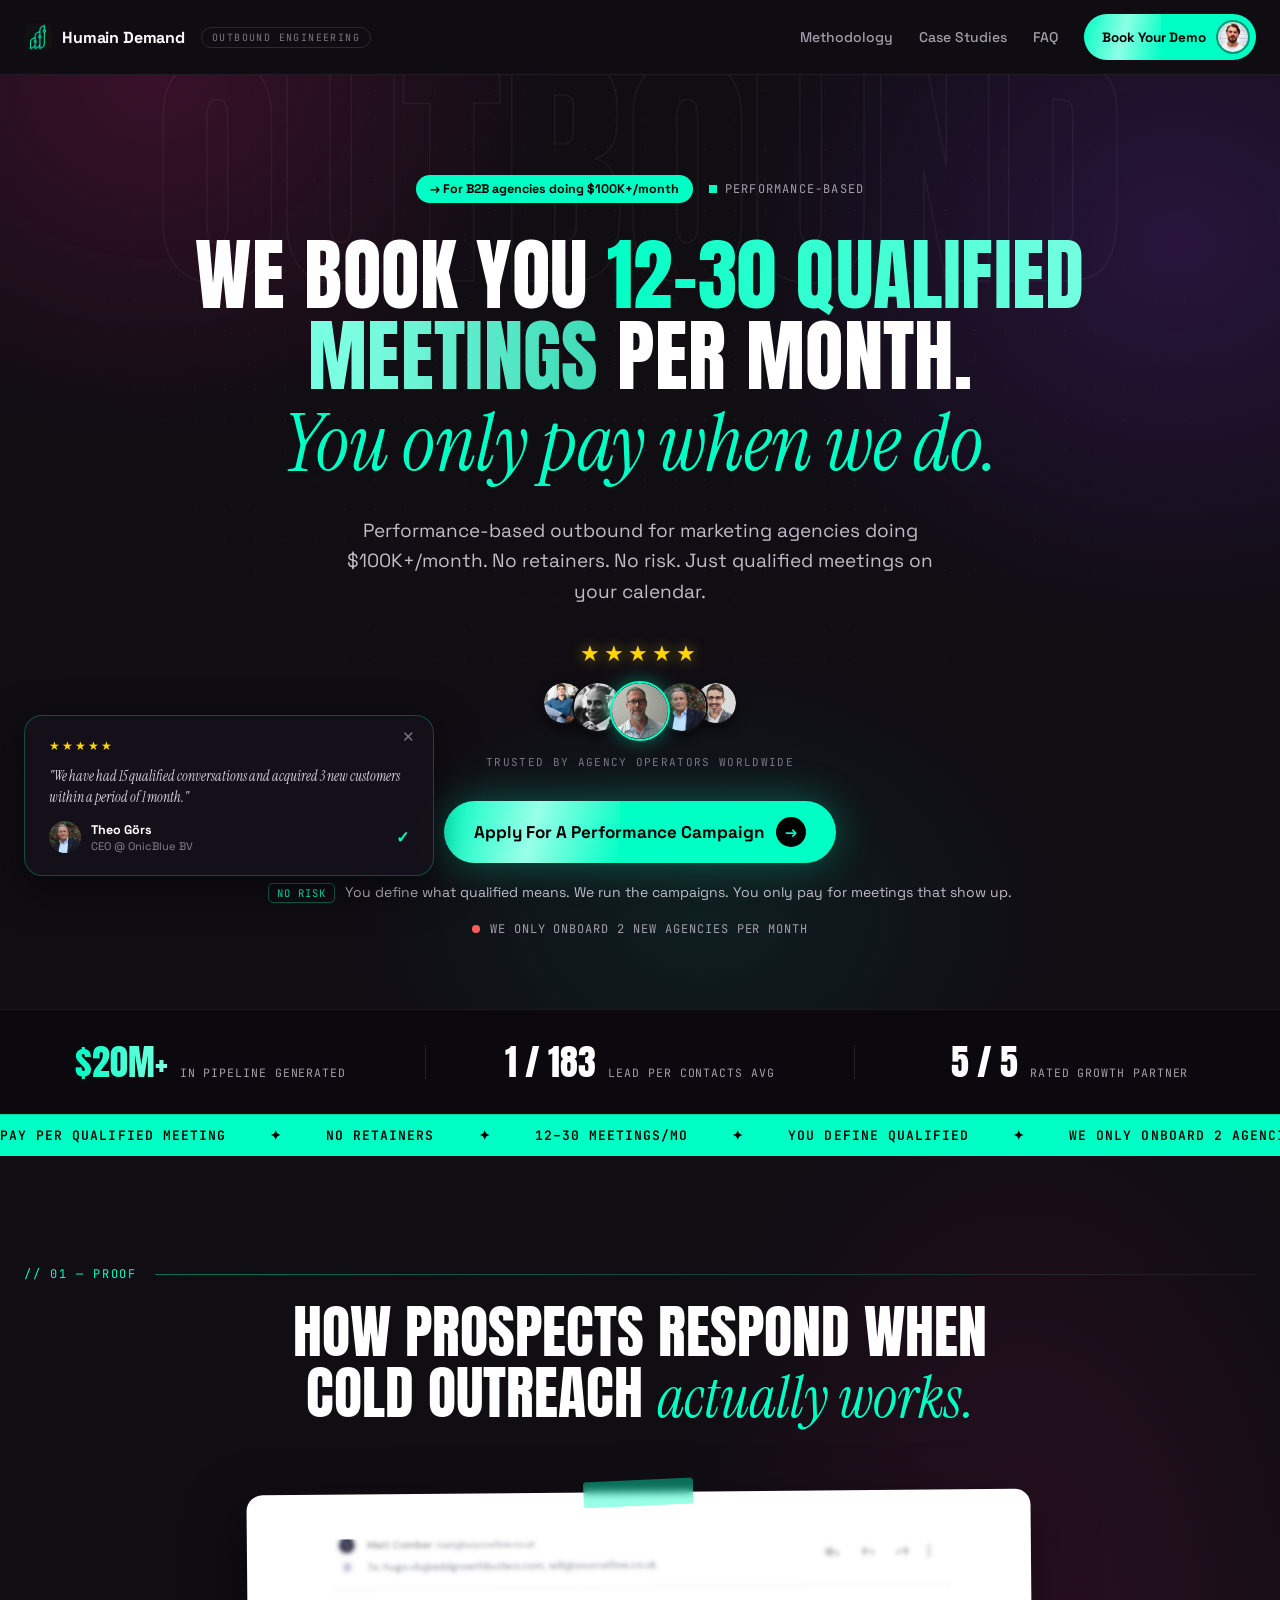
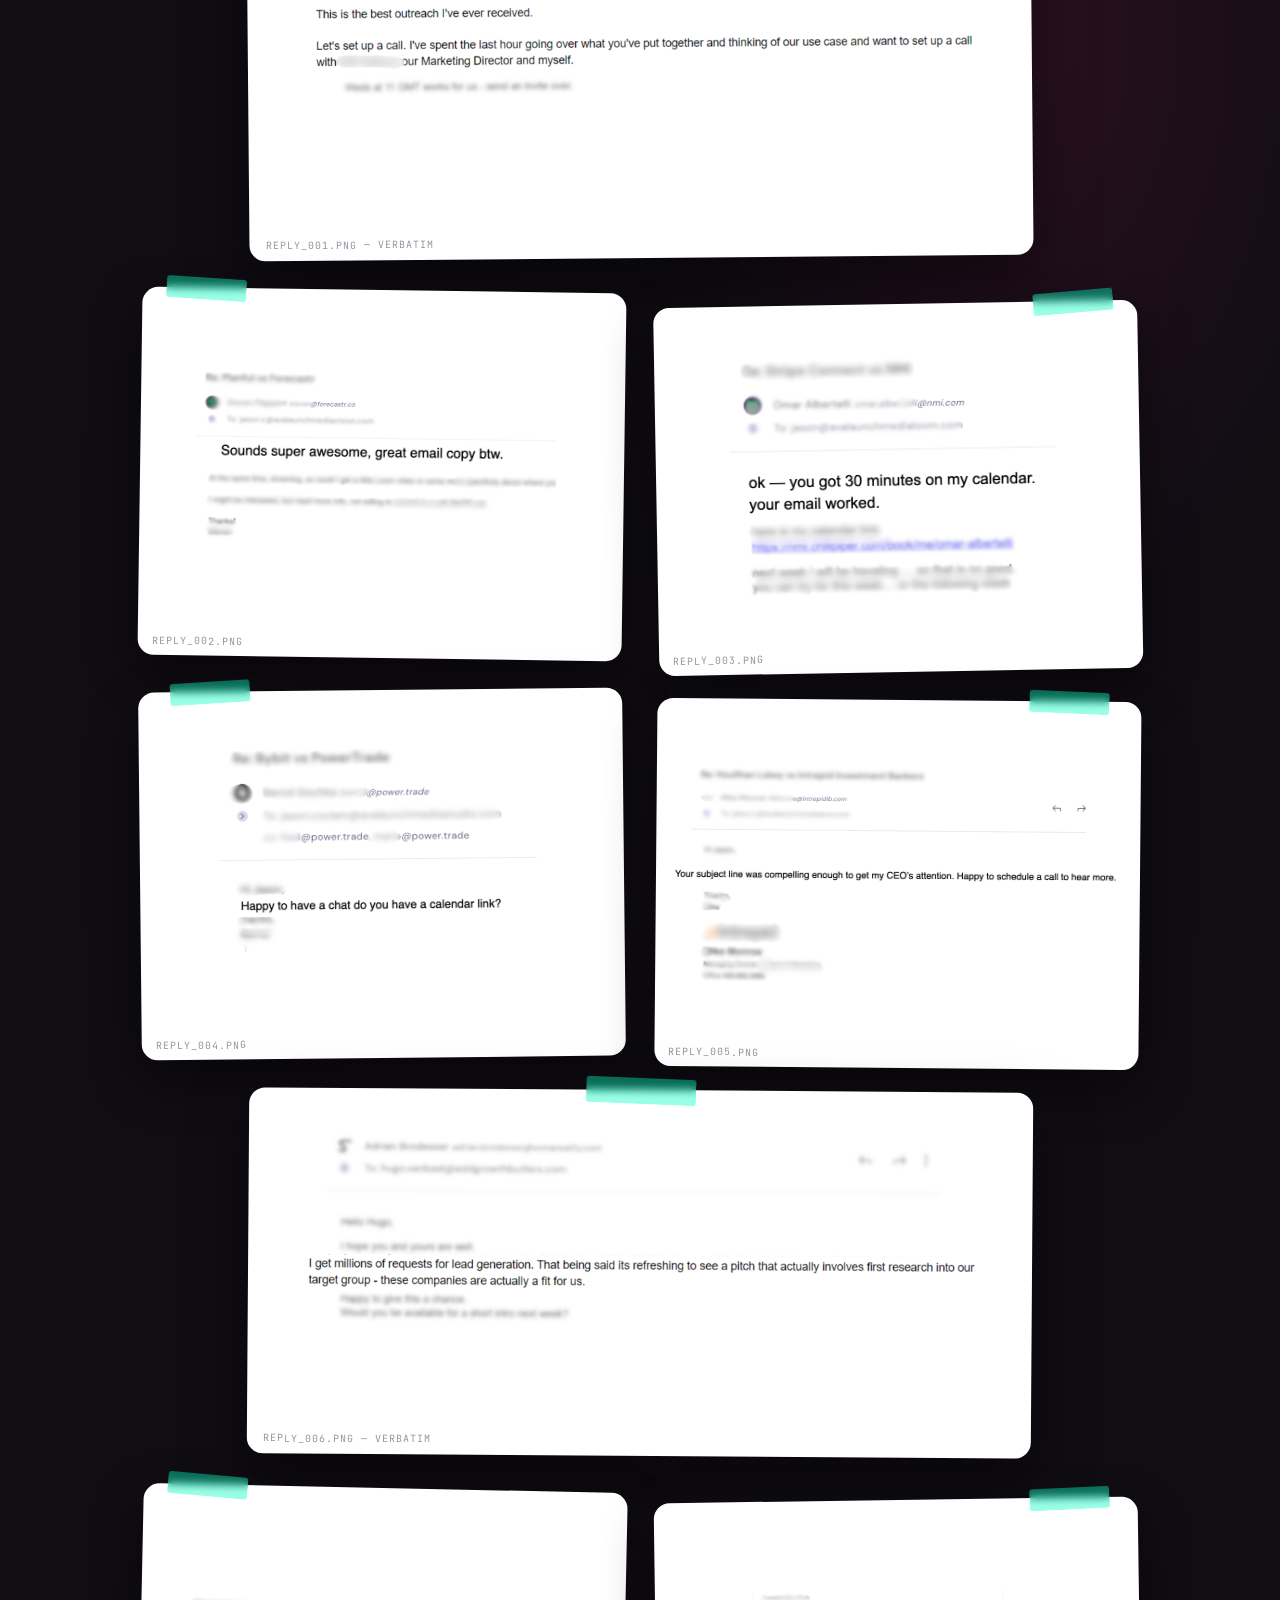
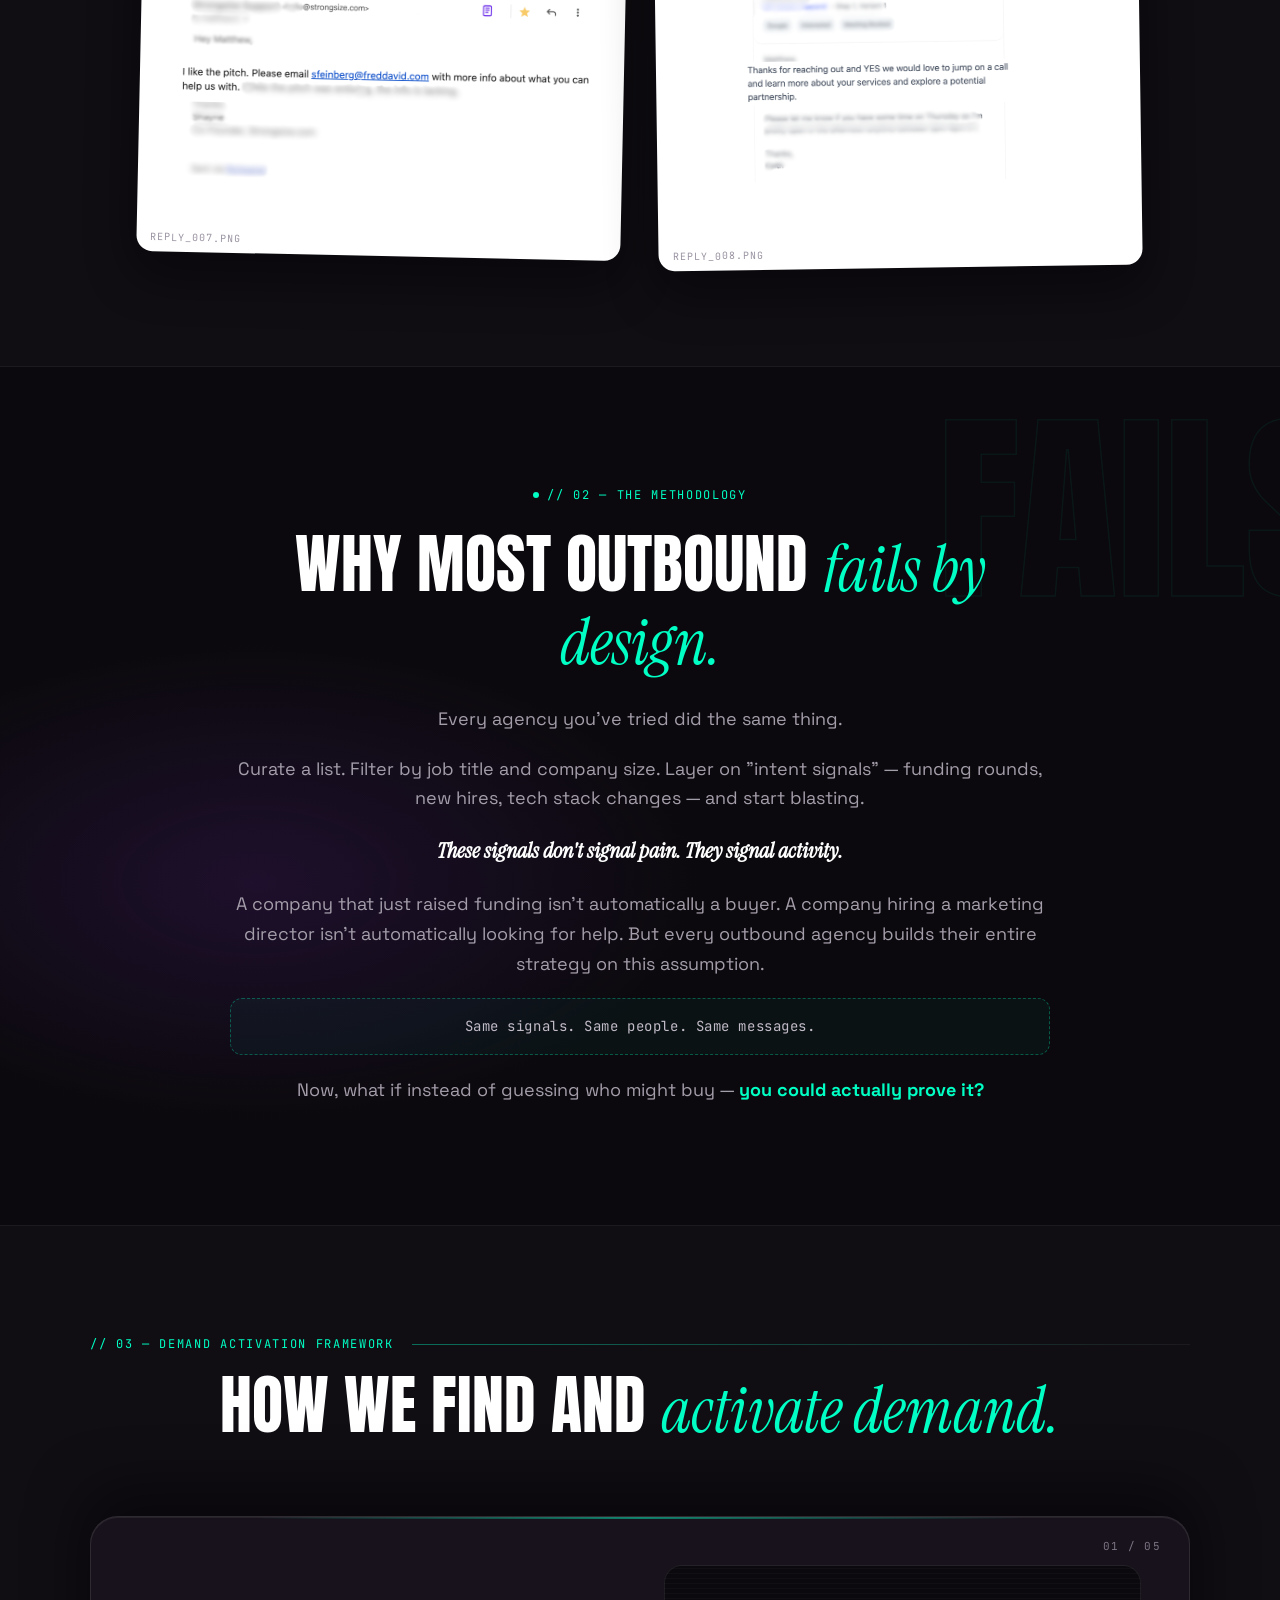
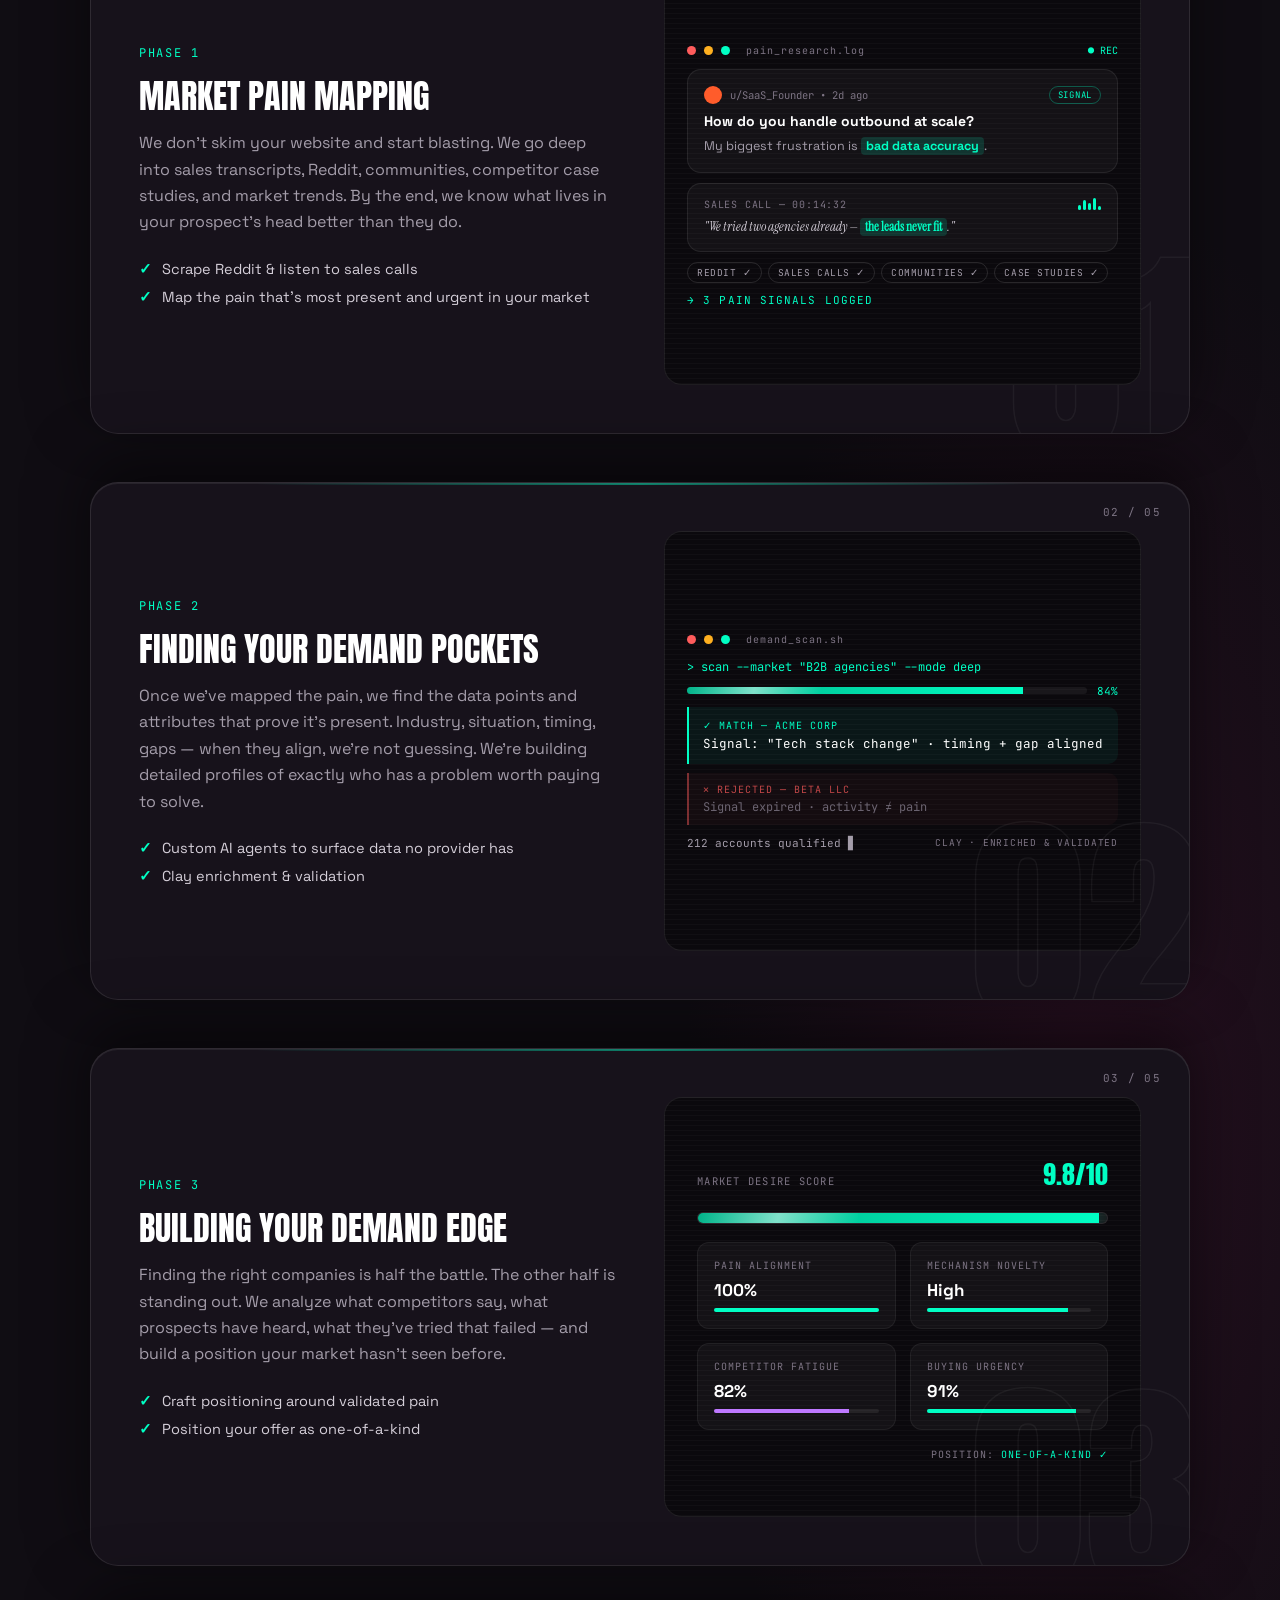
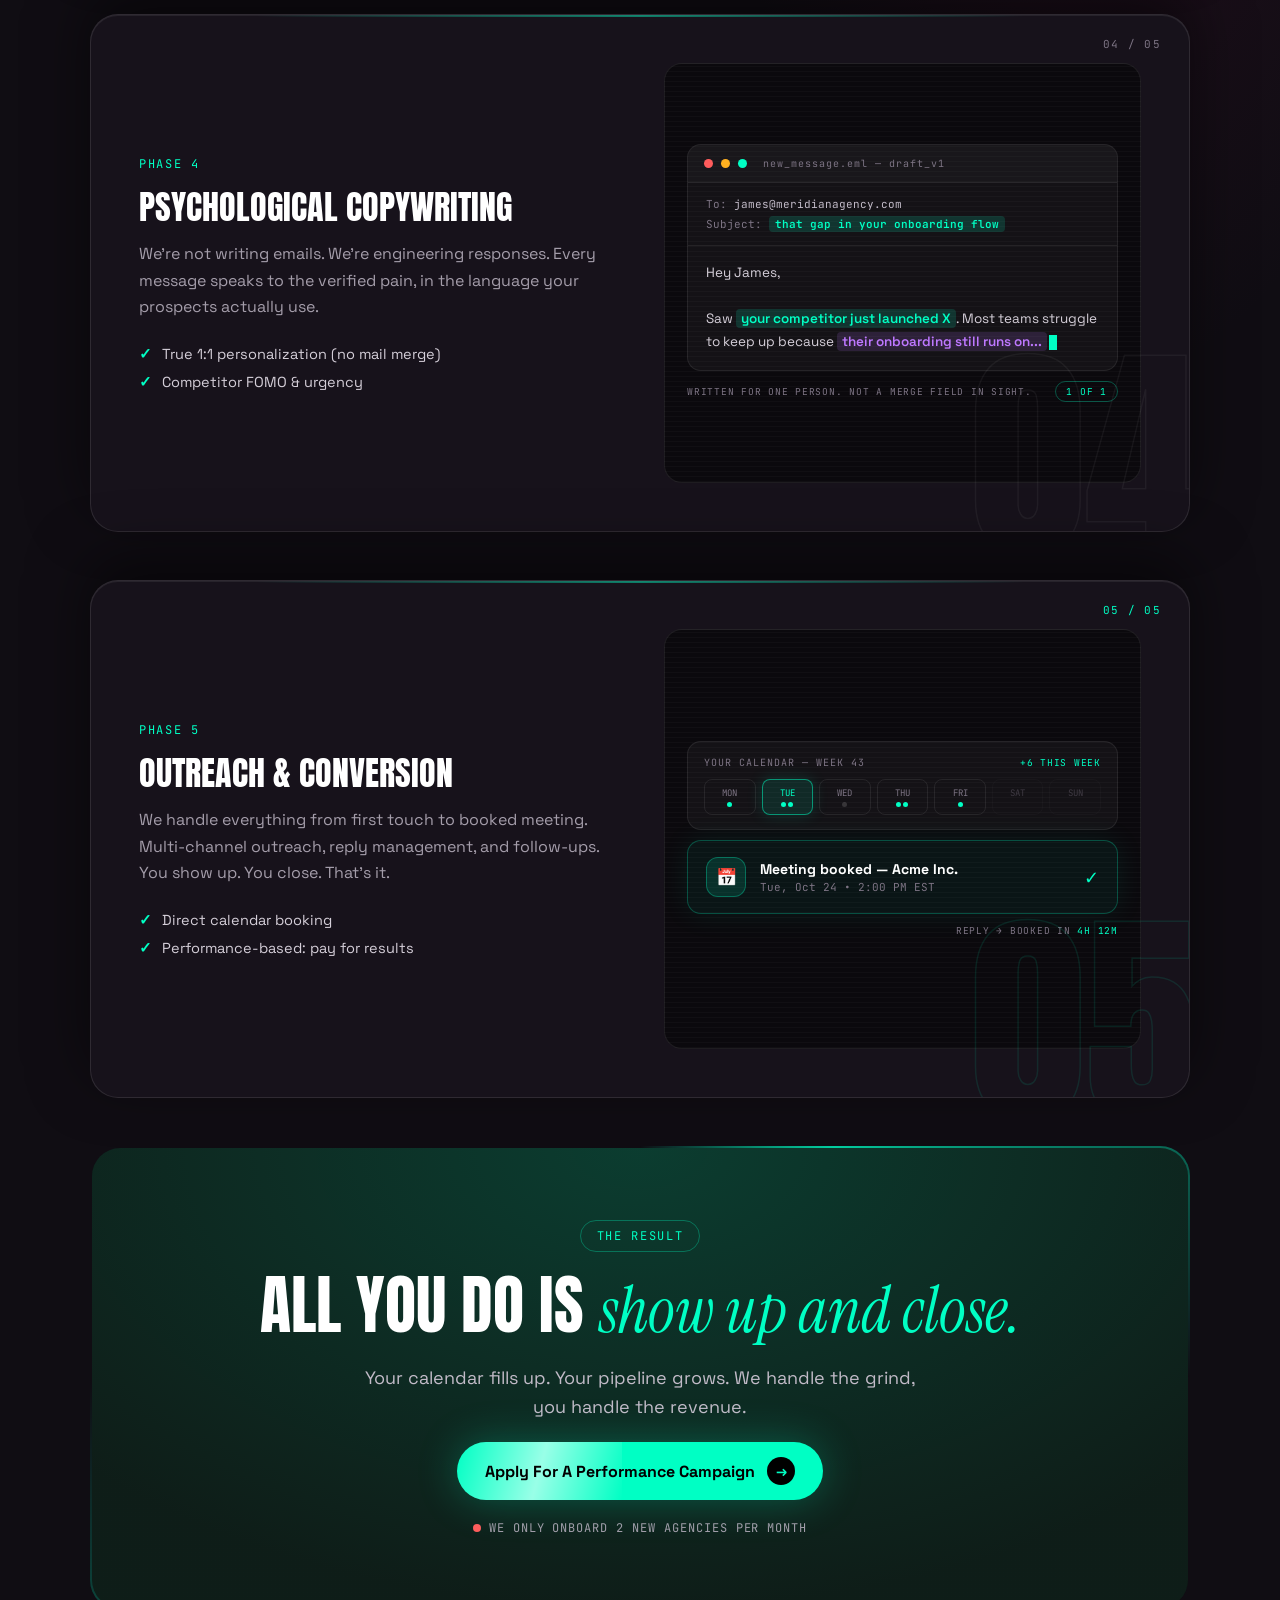
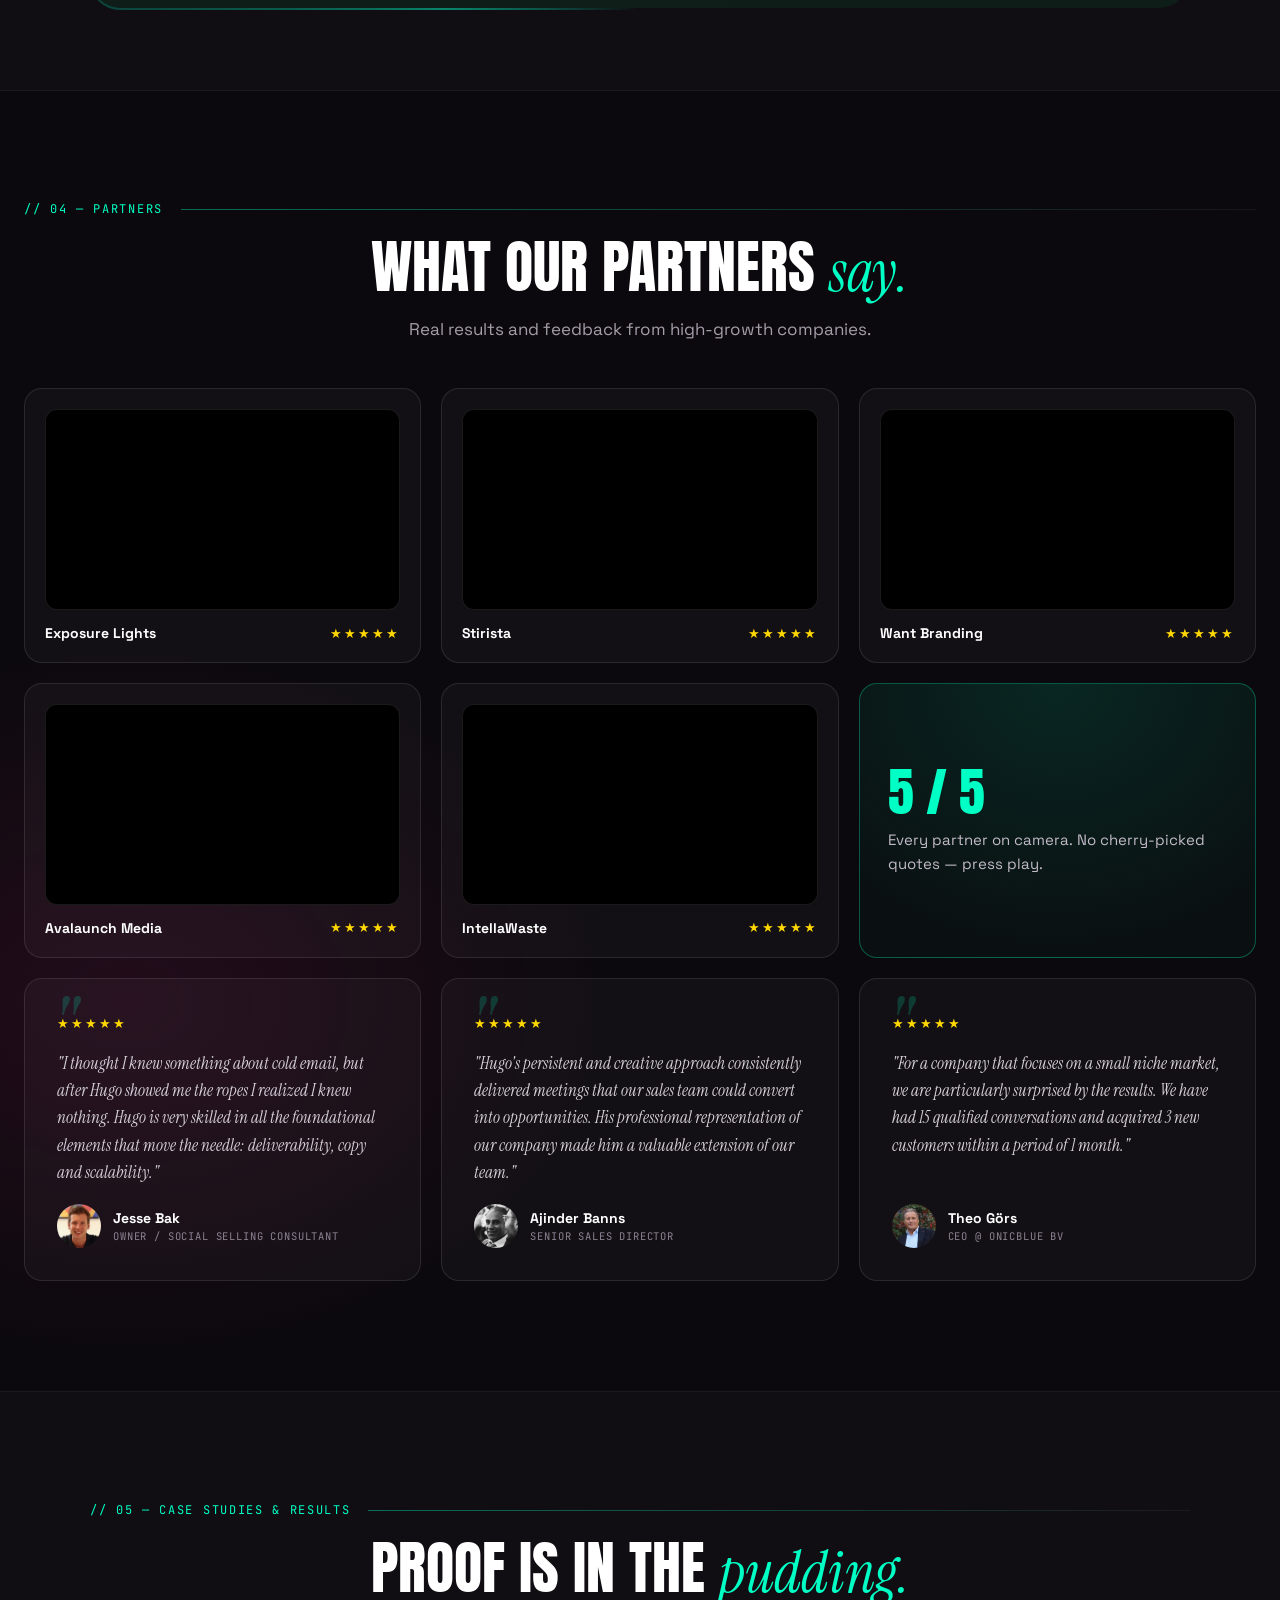
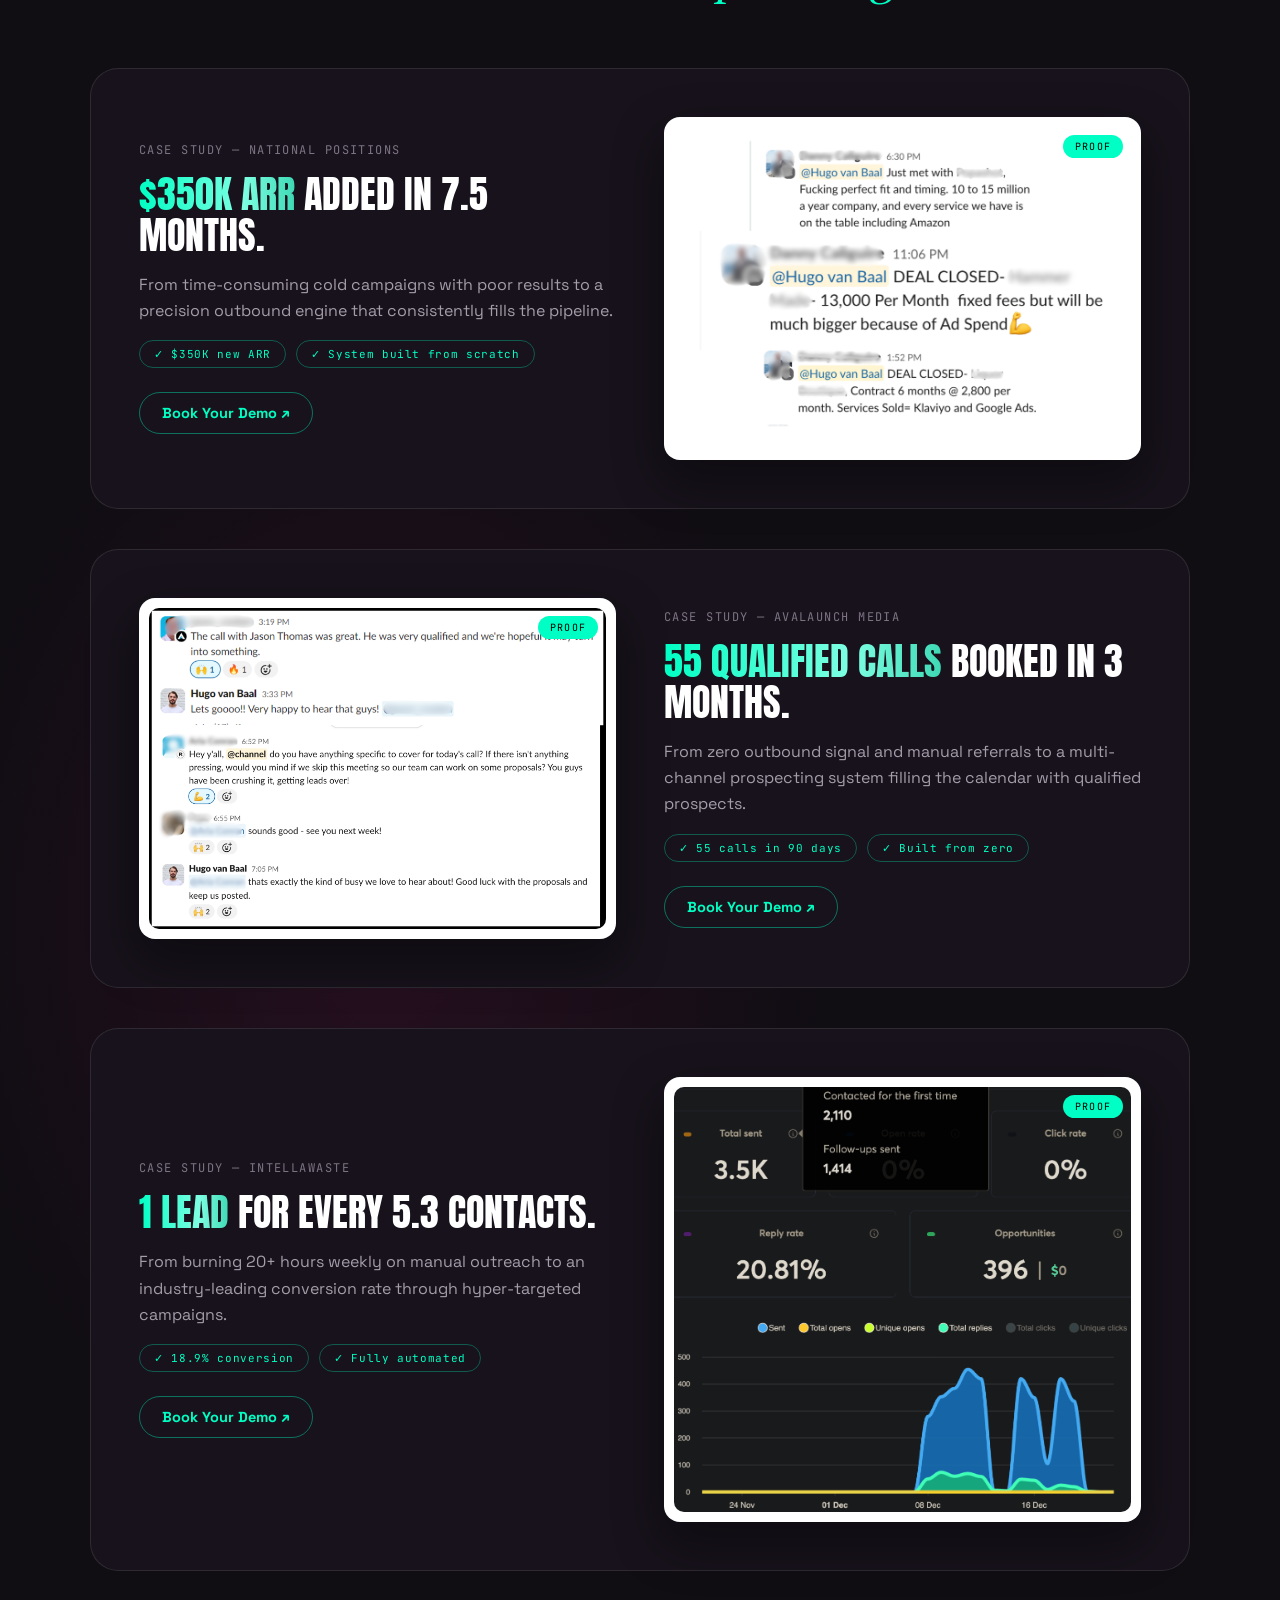
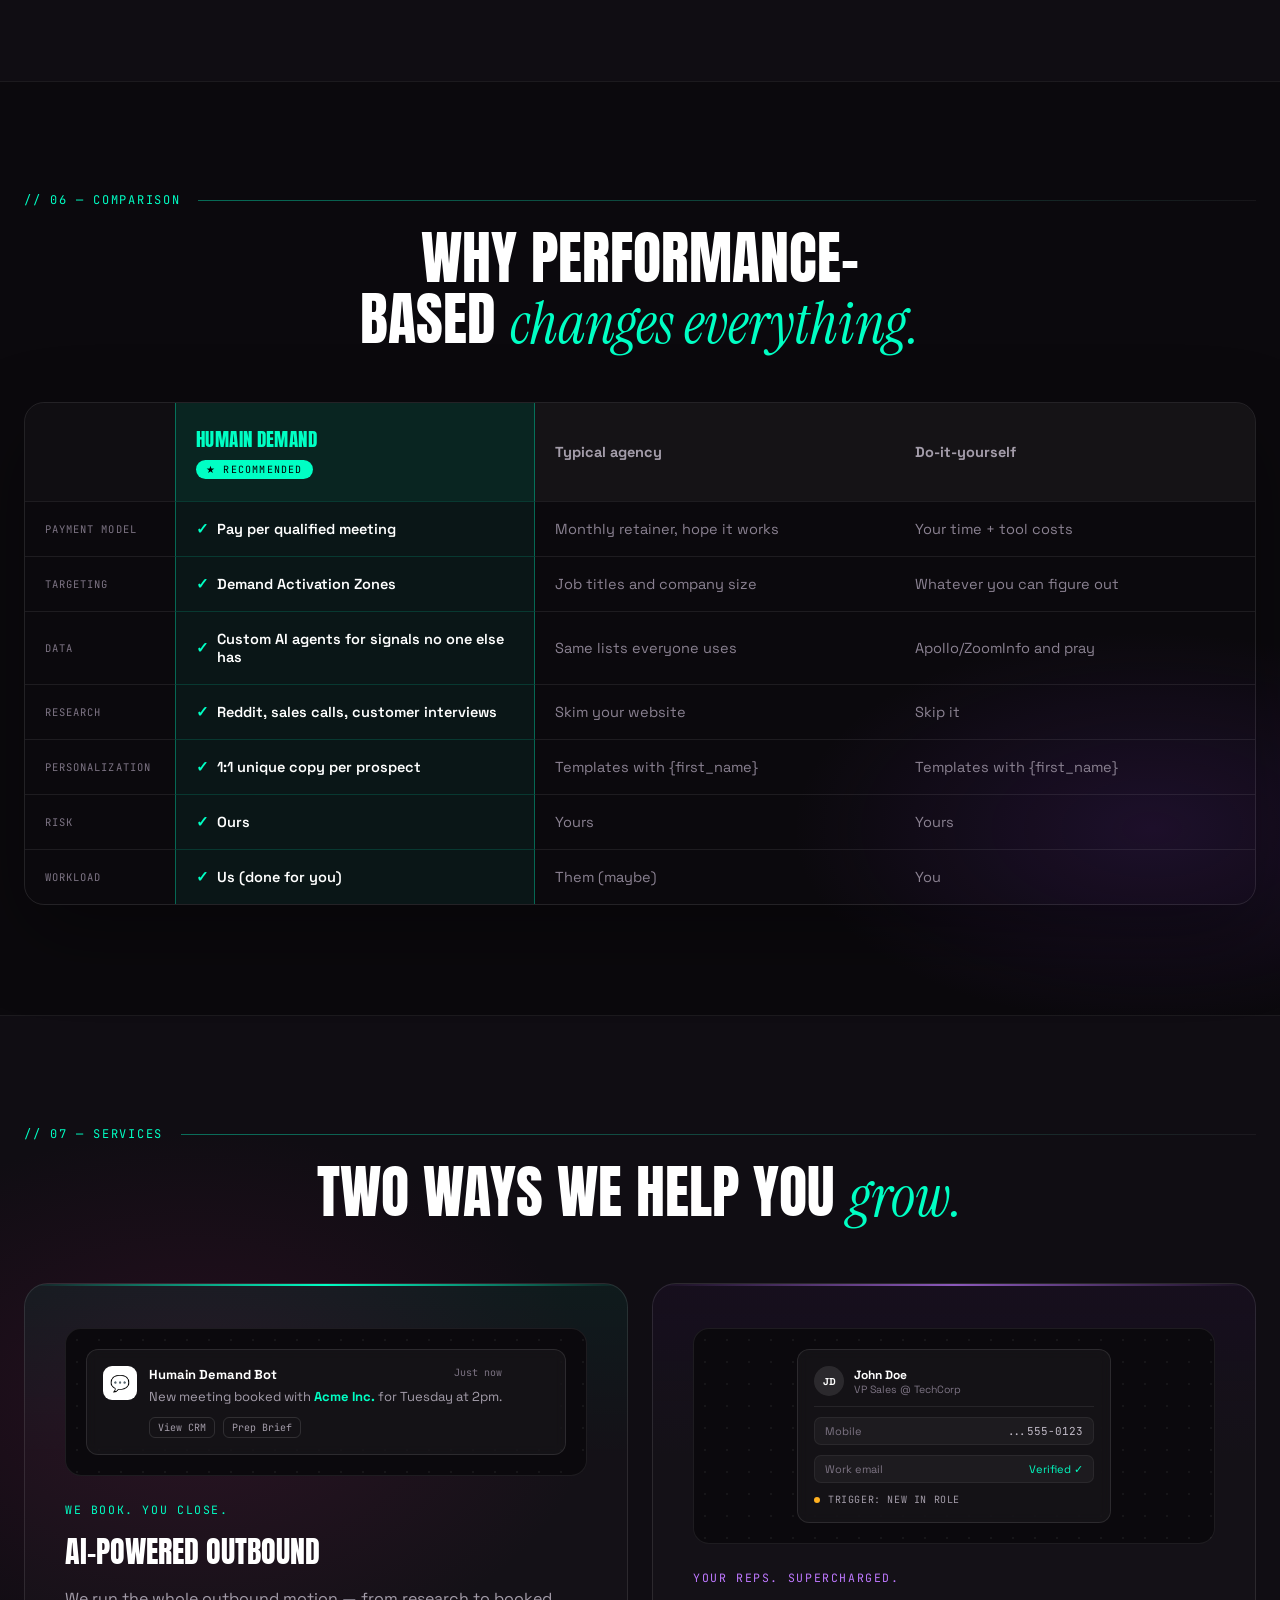
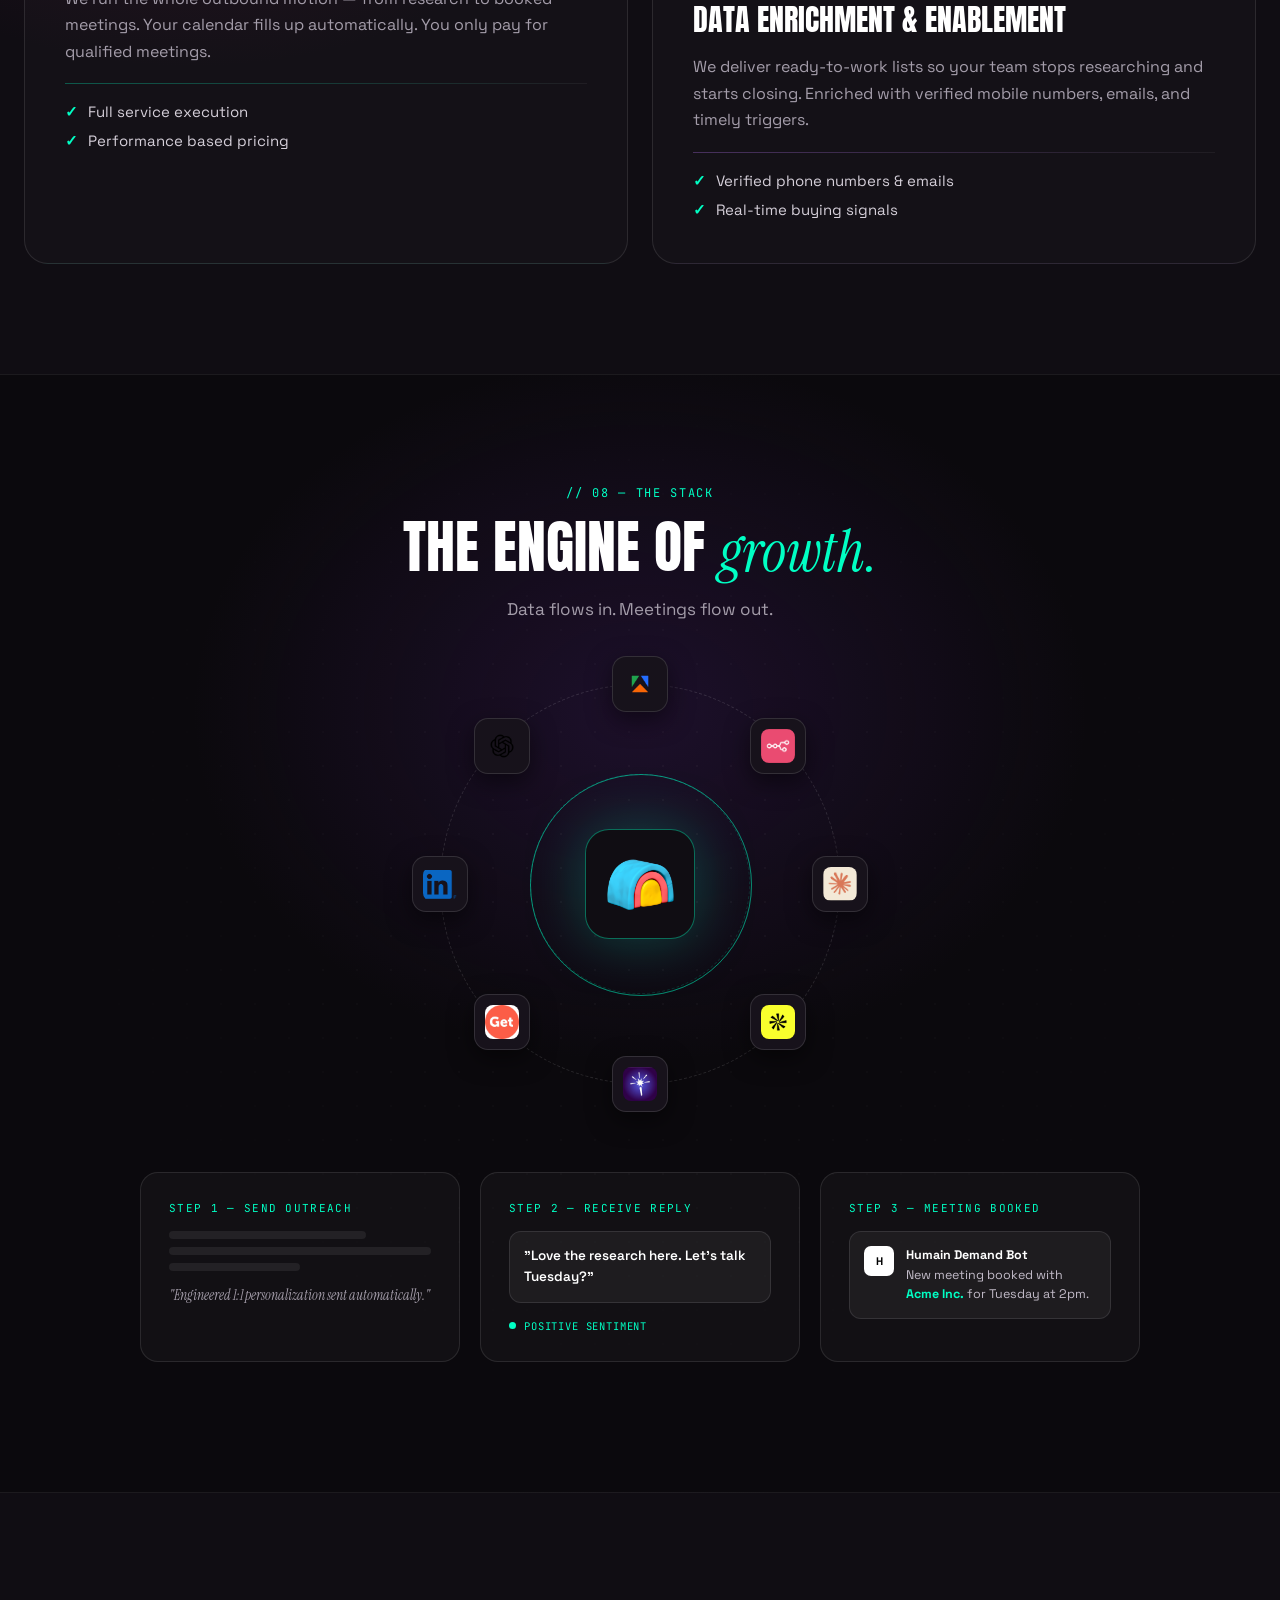
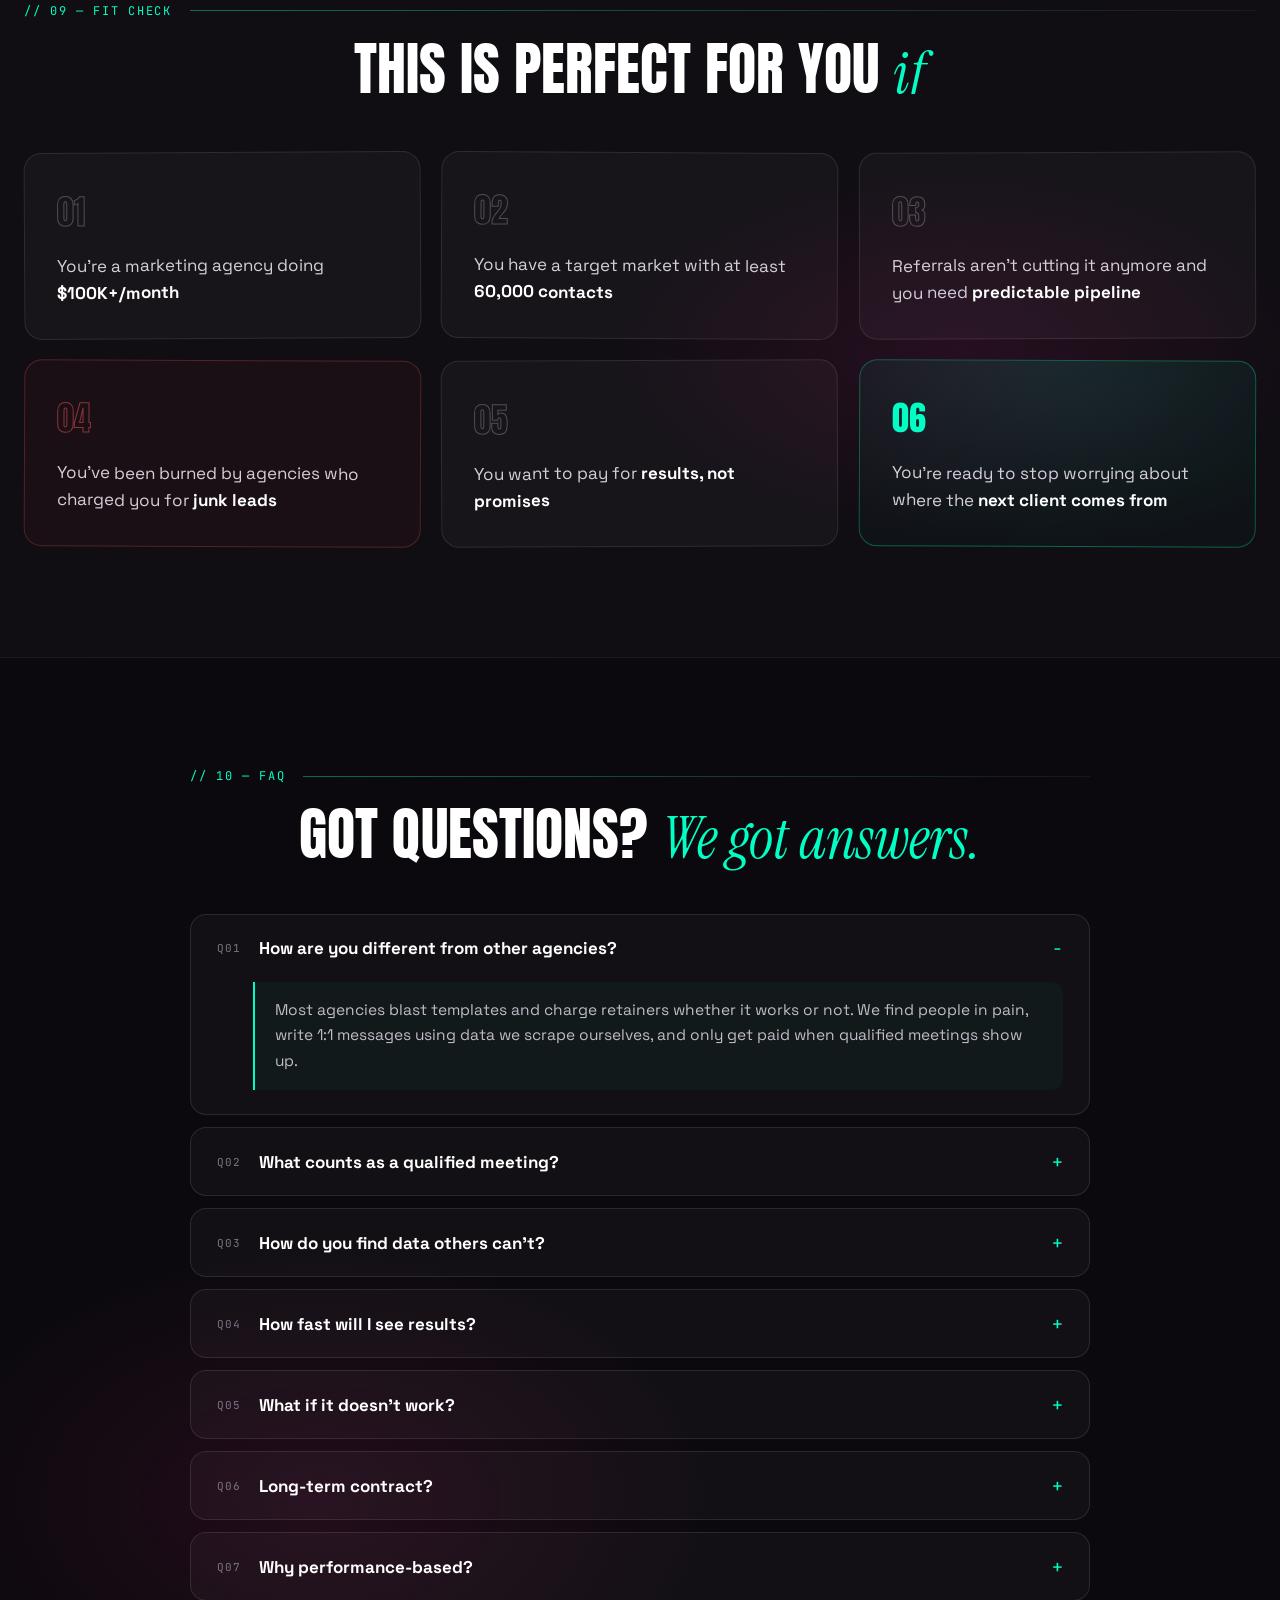
==== commit 5b858b79: "Fix fidelity-audit findings From a multi-agent audit of the generated page against the design canvas" ====
--- a/index.html
+++ b/index.html
@@ -63,9 +63,6 @@
 /* Cal.com renders its own modal; just keep it above the sticky nav */
 cal-modal-box{z-index:200}
 
-@media (max-width:1080px){
-  .cs-card,.phase-card{padding:36px !important;gap:32px !important}
-}
 #nav-burger{display:none;background:none;border:1px solid rgba(255,255,255,.15);border-radius:10px;
   color:#ece7ee;width:38px;height:38px;font-size:17px;cursor:pointer;
   align-items:center;justify-content:center;flex-shrink:0}
@@ -79,6 +76,11 @@
 .compare-hint{display:none;font-family:'JetBrains Mono',monospace;font-size:10.5px;
   letter-spacing:.1em;text-transform:uppercase;color:#00ffc4;text-align:right;margin:0 0 10px}
 
+@media (max-width:1200px){
+  /* proof screenshots are height:auto; below ~1150px they render shorter than
+     the canvas's 320px floor and the white card shows blank fill under them */
+  .cs-media{min-height:0 !important}
+}
 @media (max-width:900px){
   #nav-burger{display:inline-flex}
   .compare-hint{display:block}
@@ -194,7 +196,7 @@
 <nav style="position:sticky;top:0;z-index:70;background:rgba(16,13,19,.82);backdrop-filter:blur(14px);border-bottom:1px solid rgba(255,255,255,.07)">
   <div style="max-width:1240px;margin:0 auto;padding:14px 24px;display:flex;align-items:center;justify-content:space-between;gap:24px">
     <div style="display:flex;align-items:center;gap:10px">
-      <img src="logos/Humain Demand_A2 (2).jpg" alt="Humain Demand" style="display:block;width:100%;height:100%;border-radius:7px;object-fit:cover;width:28px;height:28px">
+      <img src="logos/hd-mark.png" alt="Humain Demand" style="display:block;width:100%;height:100%;border-radius:7px;object-fit:cover;width:28px;height:28px">
       <span class="nav-name" style="font-weight:700;font-size:16px;letter-spacing:-.01em;color:#fff">Humain Demand</span>
       <span class="nav-badge" style="font-family:'JetBrains Mono',monospace;font-size:10px;letter-spacing:.14em;text-transform:uppercase;color:#7d7484;border:1px solid rgba(255,255,255,.12);border-radius:999px;padding:3px 10px;margin-left:6px">Outbound engineering</span>
     </div>
@@ -705,13 +707,13 @@
           </div>
           <a class="hv36" href="https://cal.com/hugo-van-baal-agjtxz/30min?overlayCalendar=true" data-book="1" data-cal-namespace="30min" data-cal-link="hugo-van-baal-agjtxz/30min" data-cal-config='{"layout":"month_view","theme":"dark"}' style="display:inline-flex;align-items:center;gap:10px;border:1px solid rgba(0,255,196,.4);color:#00ffc4;font-weight:700;font-size:14.5px;padding:11px 22px;border-radius:999px;width:fit-content;margin-top:8px;transition:background .3s">Book Your Demo ↗</a>
         </div>
-        <div class="hv37" style="position:relative;background:#fff;border-radius:16px;padding:10px;min-height:320px;transition:transform .4s;box-shadow:0 20px 50px rgba(0,0,0,.4)">
+        <div class="cs-media hv37" style="position:relative;background:#fff;border-radius:16px;padding:10px;min-height:320px;transition:transform .4s;box-shadow:0 20px 50px rgba(0,0,0,.4)">
           <span style="position:absolute;top:18px;right:18px;z-index:2;font-family:'JetBrains Mono',monospace;font-size:10px;letter-spacing:.12em;text-transform:uppercase;color:#000;background:#00ffc4;border-radius:999px;padding:5px 12px">Proof</span>
           <img src="Proof Elements website/Untitled design (8).png" alt="National Positions results" loading="lazy" decoding="async" style="display:block;width:100%;height:auto;border-radius:10px;">
         </div>
       </div>
       <div class="cs-card" style="position:relative;background:#17121b;border:1px solid rgba(255,255,255,.1);border-radius:28px;padding:48px;display:grid;grid-template-columns:minmax(0,1fr) minmax(0,1fr);gap:48px;align-items:center">
-        <div class="cs-media-first hv38" style="position:relative;background:#fff;border-radius:16px;padding:10px;min-height:320px;order:1;transition:transform .4s;box-shadow:0 20px 50px rgba(0,0,0,.4)">
+        <div class="cs-media-first cs-media hv38" style="position:relative;background:#fff;border-radius:16px;padding:10px;min-height:320px;order:1;transition:transform .4s;box-shadow:0 20px 50px rgba(0,0,0,.4)">
           <span style="position:absolute;top:18px;right:18px;z-index:2;font-family:'JetBrains Mono',monospace;font-size:10px;letter-spacing:.12em;text-transform:uppercase;color:#000;background:#00ffc4;border-radius:999px;padding:5px 12px">Proof</span>
           <img src="Proof Elements website/10.png" alt="Avalaunch Media results" loading="lazy" decoding="async" style="display:block;width:100%;height:auto;border-radius:10px;">
         </div>
@@ -737,7 +739,7 @@
           </div>
           <a class="hv40" href="https://cal.com/hugo-van-baal-agjtxz/30min?overlayCalendar=true" data-book="1" data-cal-namespace="30min" data-cal-link="hugo-van-baal-agjtxz/30min" data-cal-config='{"layout":"month_view","theme":"dark"}' style="display:inline-flex;align-items:center;gap:10px;border:1px solid rgba(0,255,196,.4);color:#00ffc4;font-weight:700;font-size:14.5px;padding:11px 22px;border-radius:999px;width:fit-content;margin-top:8px;transition:background .3s">Book Your Demo ↗</a>
         </div>
-        <div class="hv41" style="position:relative;background:#fff;border-radius:16px;padding:10px;min-height:320px;transition:transform .4s;box-shadow:0 20px 50px rgba(0,0,0,.4)">
+        <div class="cs-media hv41" style="position:relative;background:#fff;border-radius:16px;padding:10px;min-height:320px;transition:transform .4s;box-shadow:0 20px 50px rgba(0,0,0,.4)">
           <span style="position:absolute;top:18px;right:18px;z-index:2;font-family:'JetBrains Mono',monospace;font-size:10px;letter-spacing:.12em;text-transform:uppercase;color:#000;background:#00ffc4;border-radius:999px;padding:5px 12px">Proof</span>
           <img src="Proof Elements website/8.png" alt="IntellaWaste results" loading="lazy" decoding="async" style="display:block;width:100%;height:auto;border-radius:10px;">
         </div>
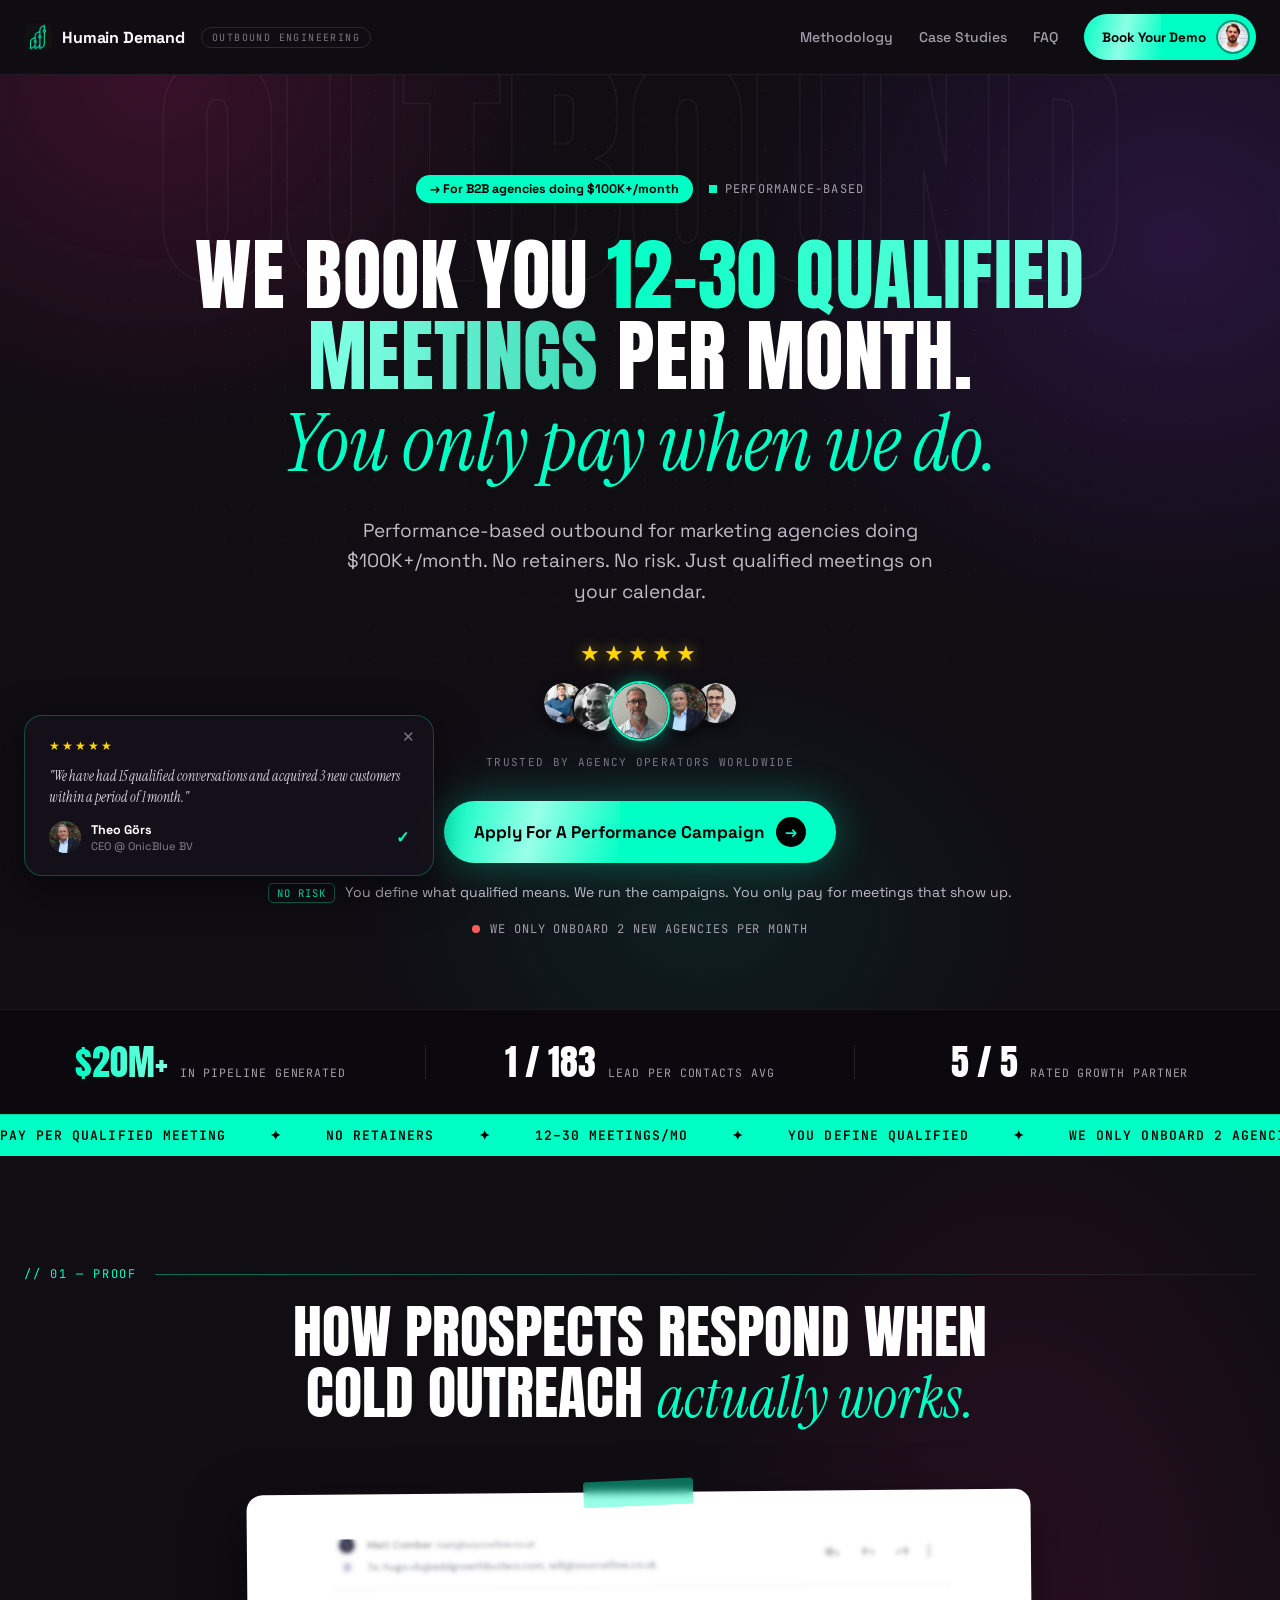
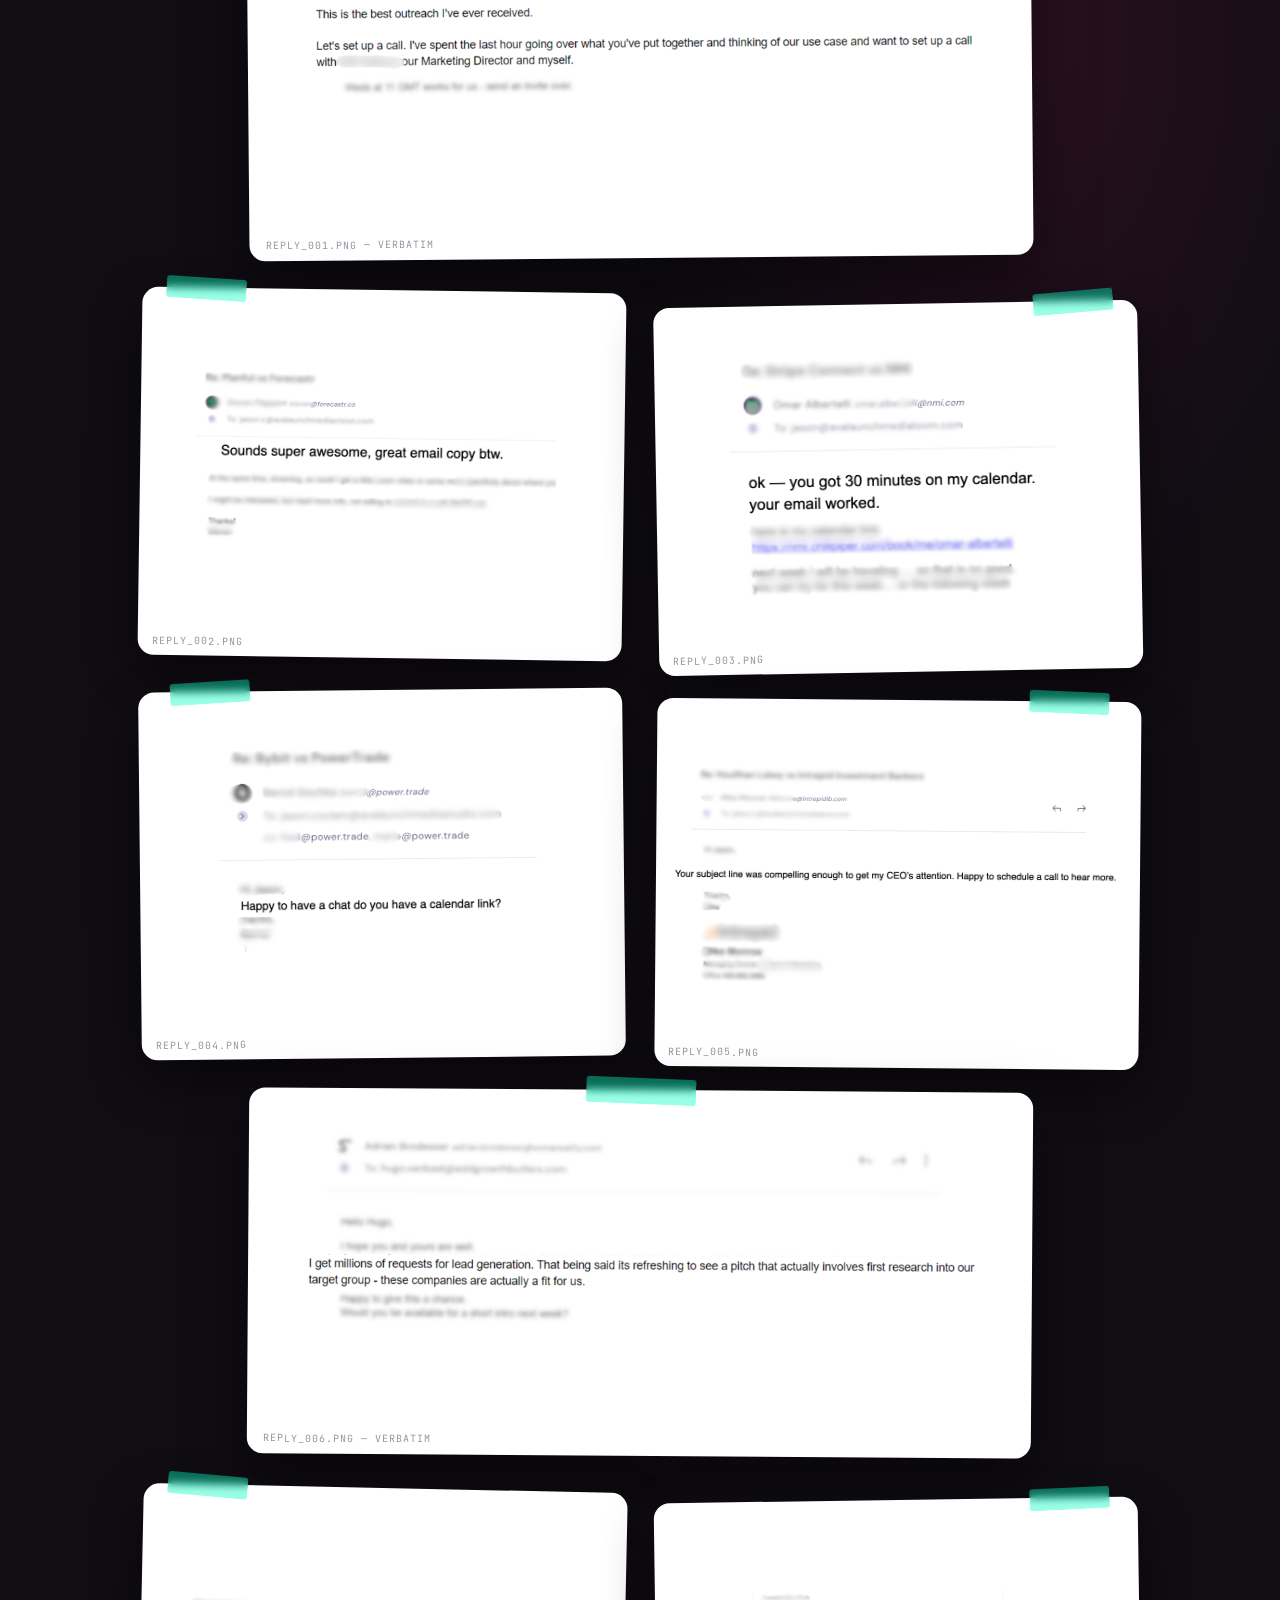
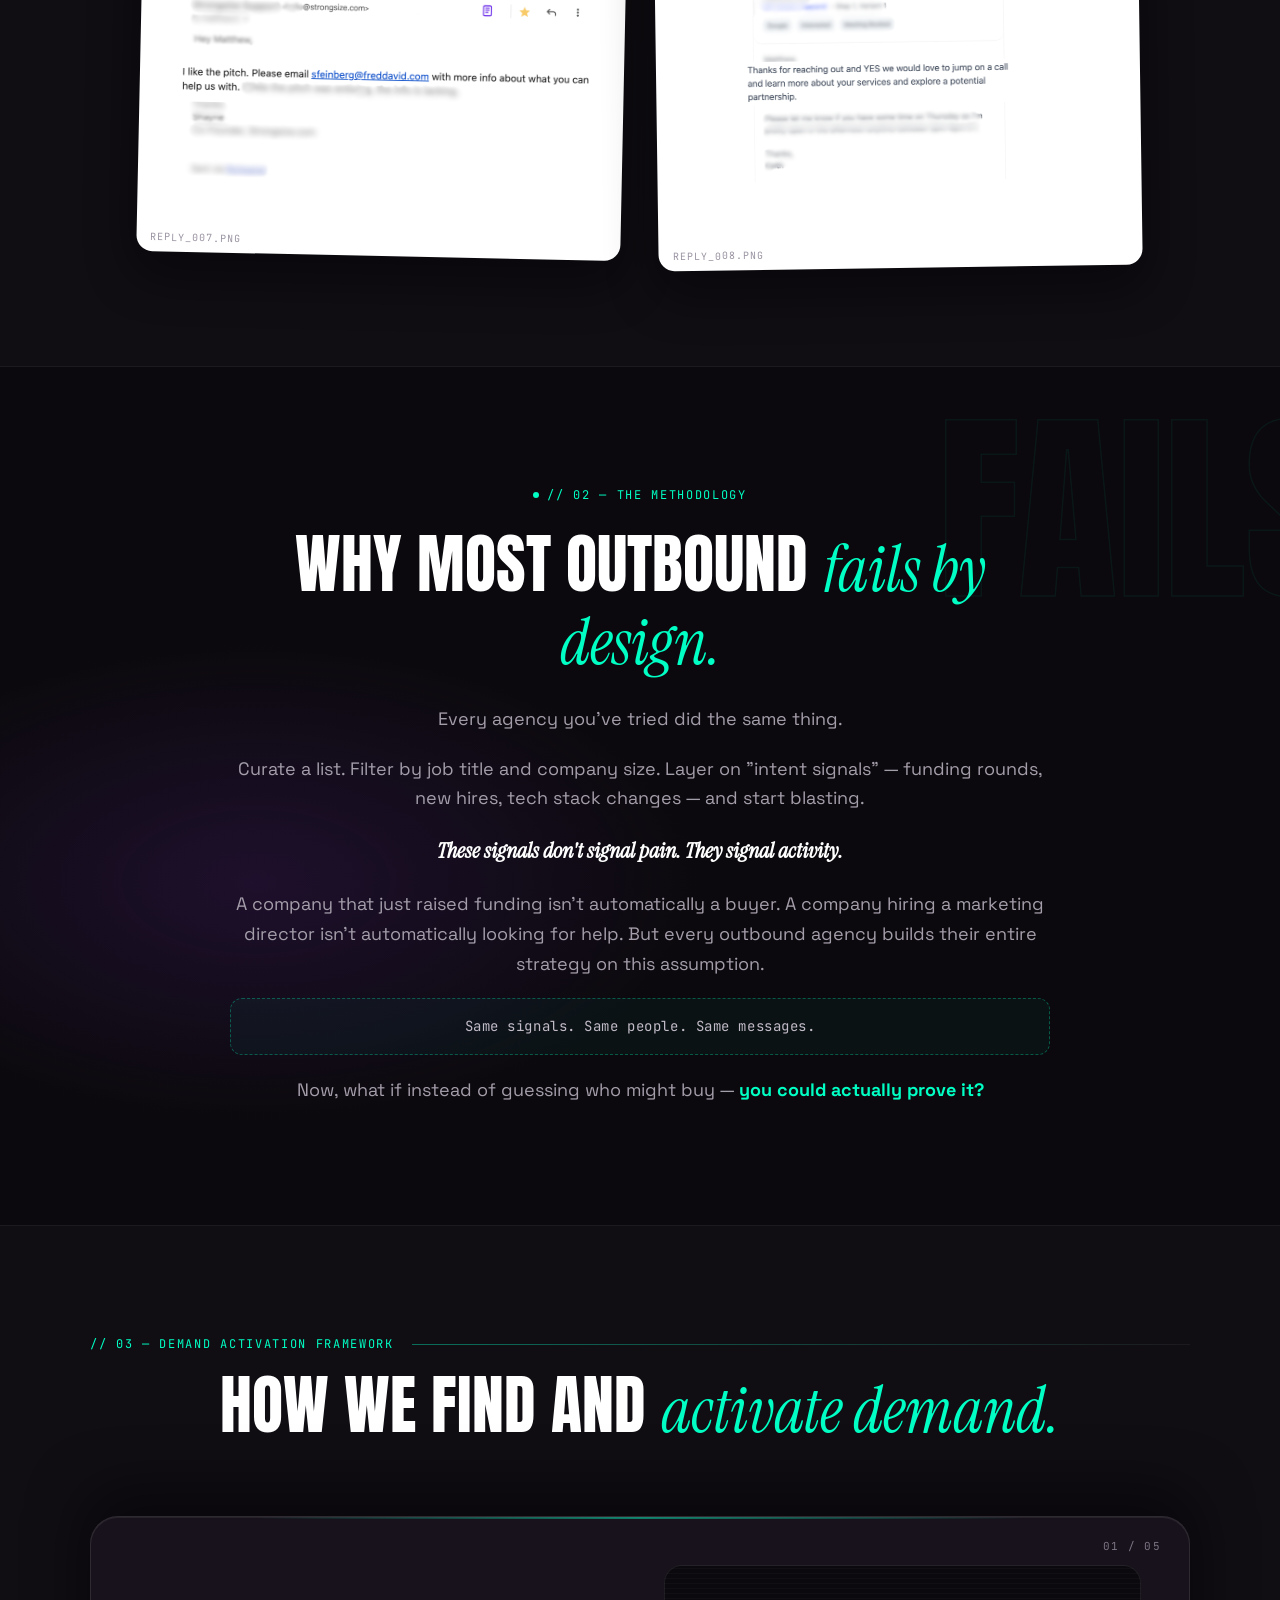
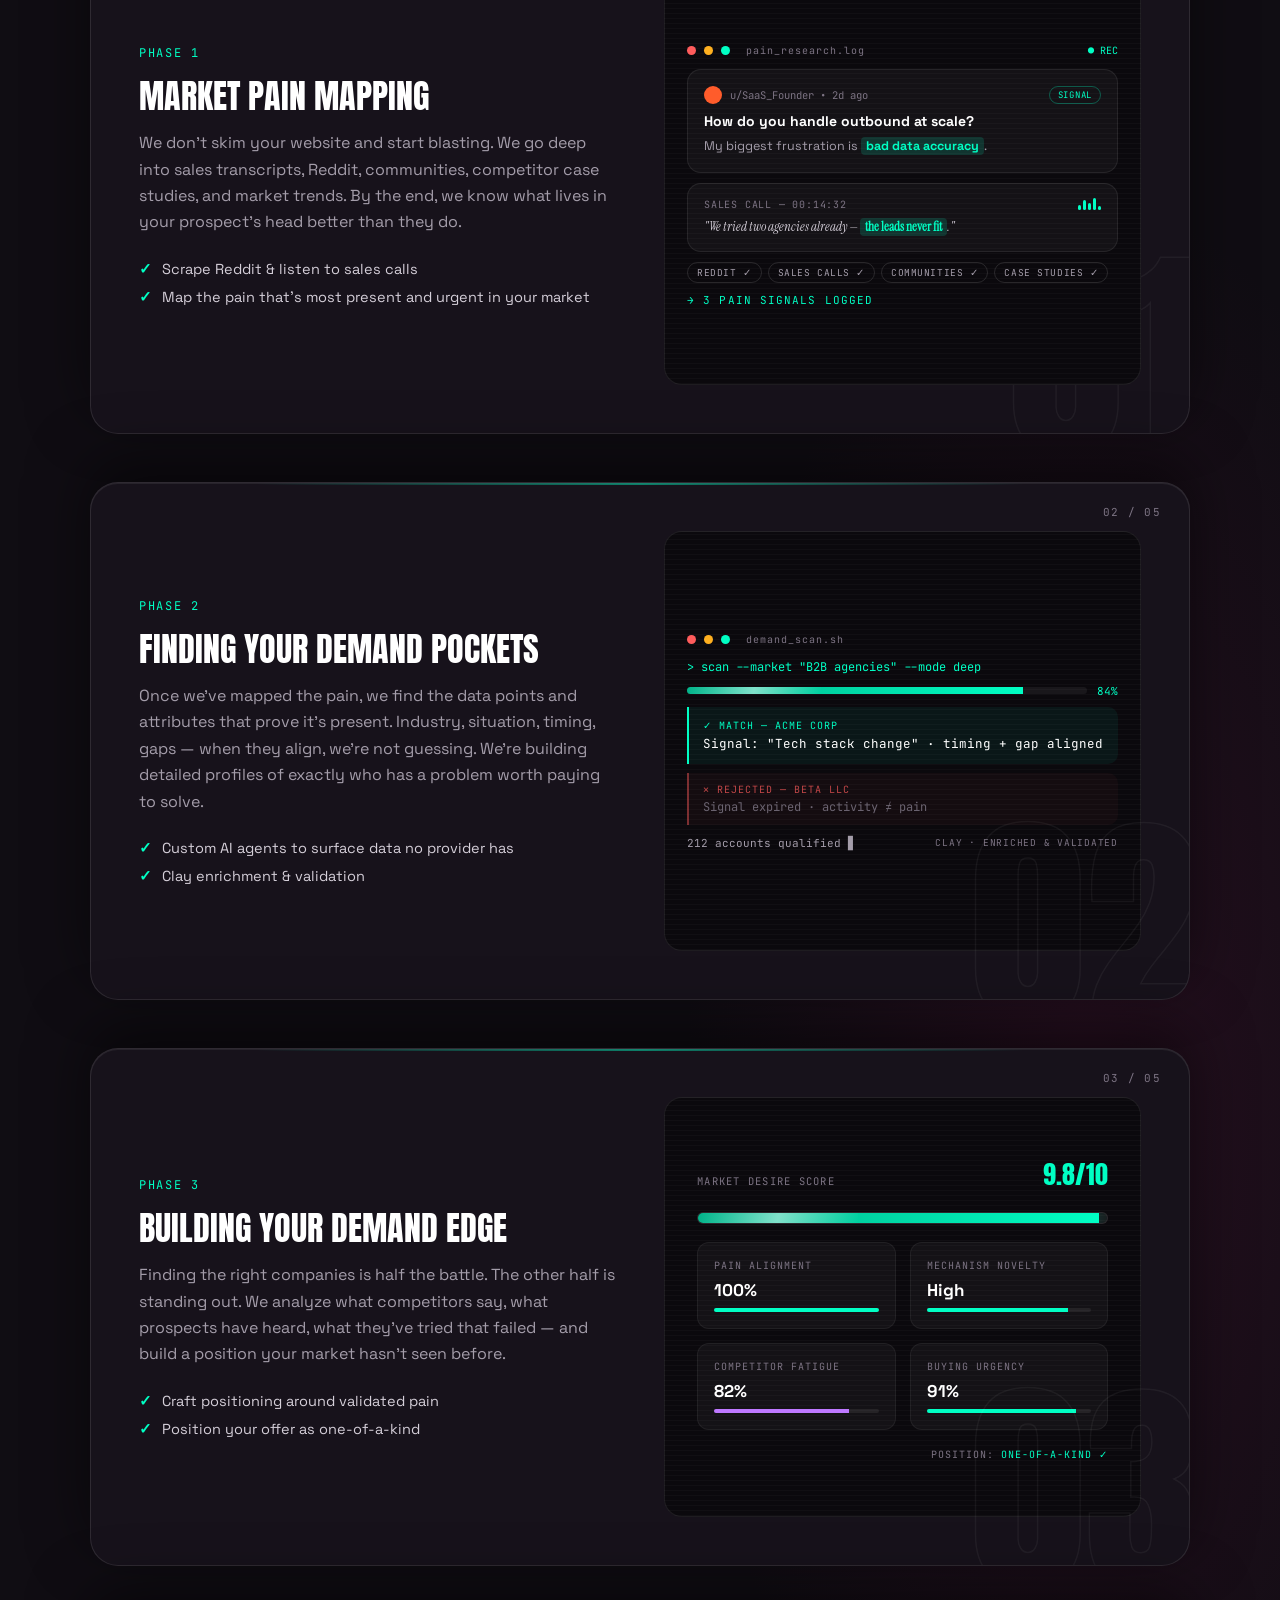
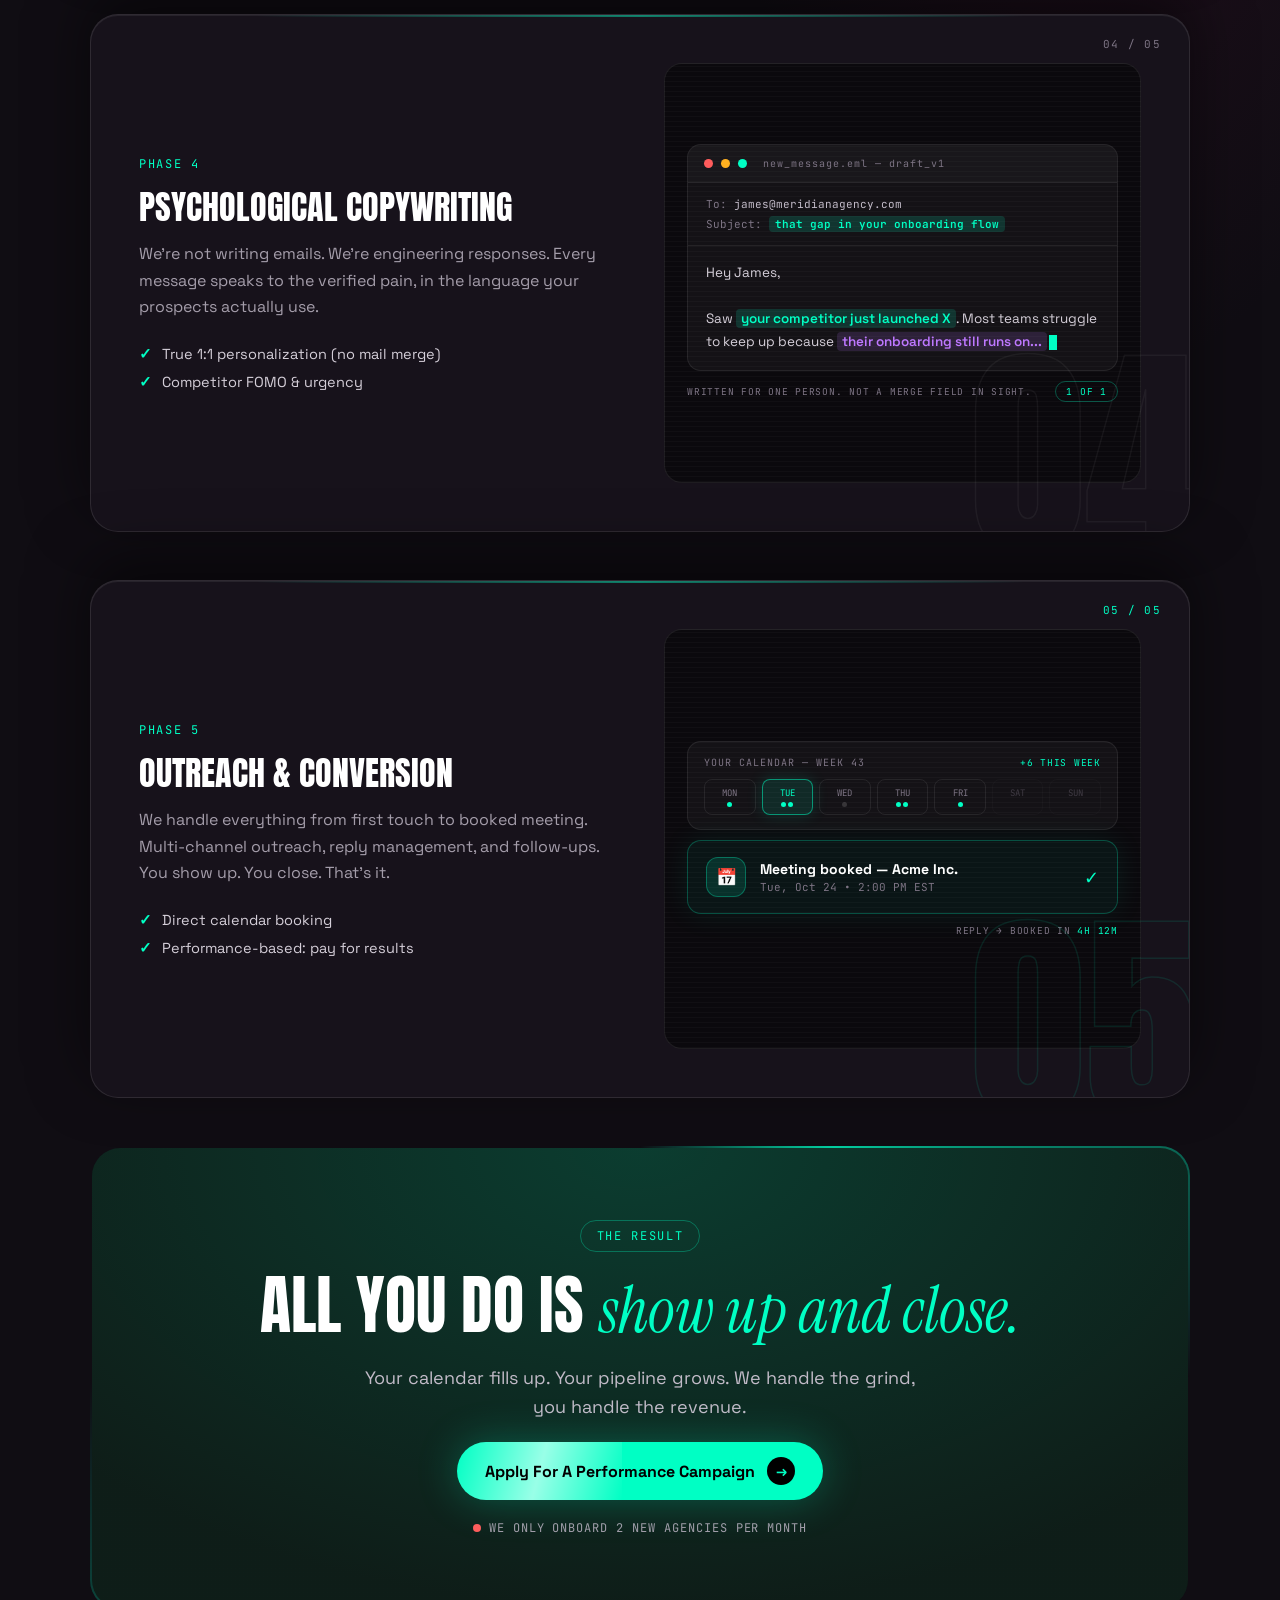
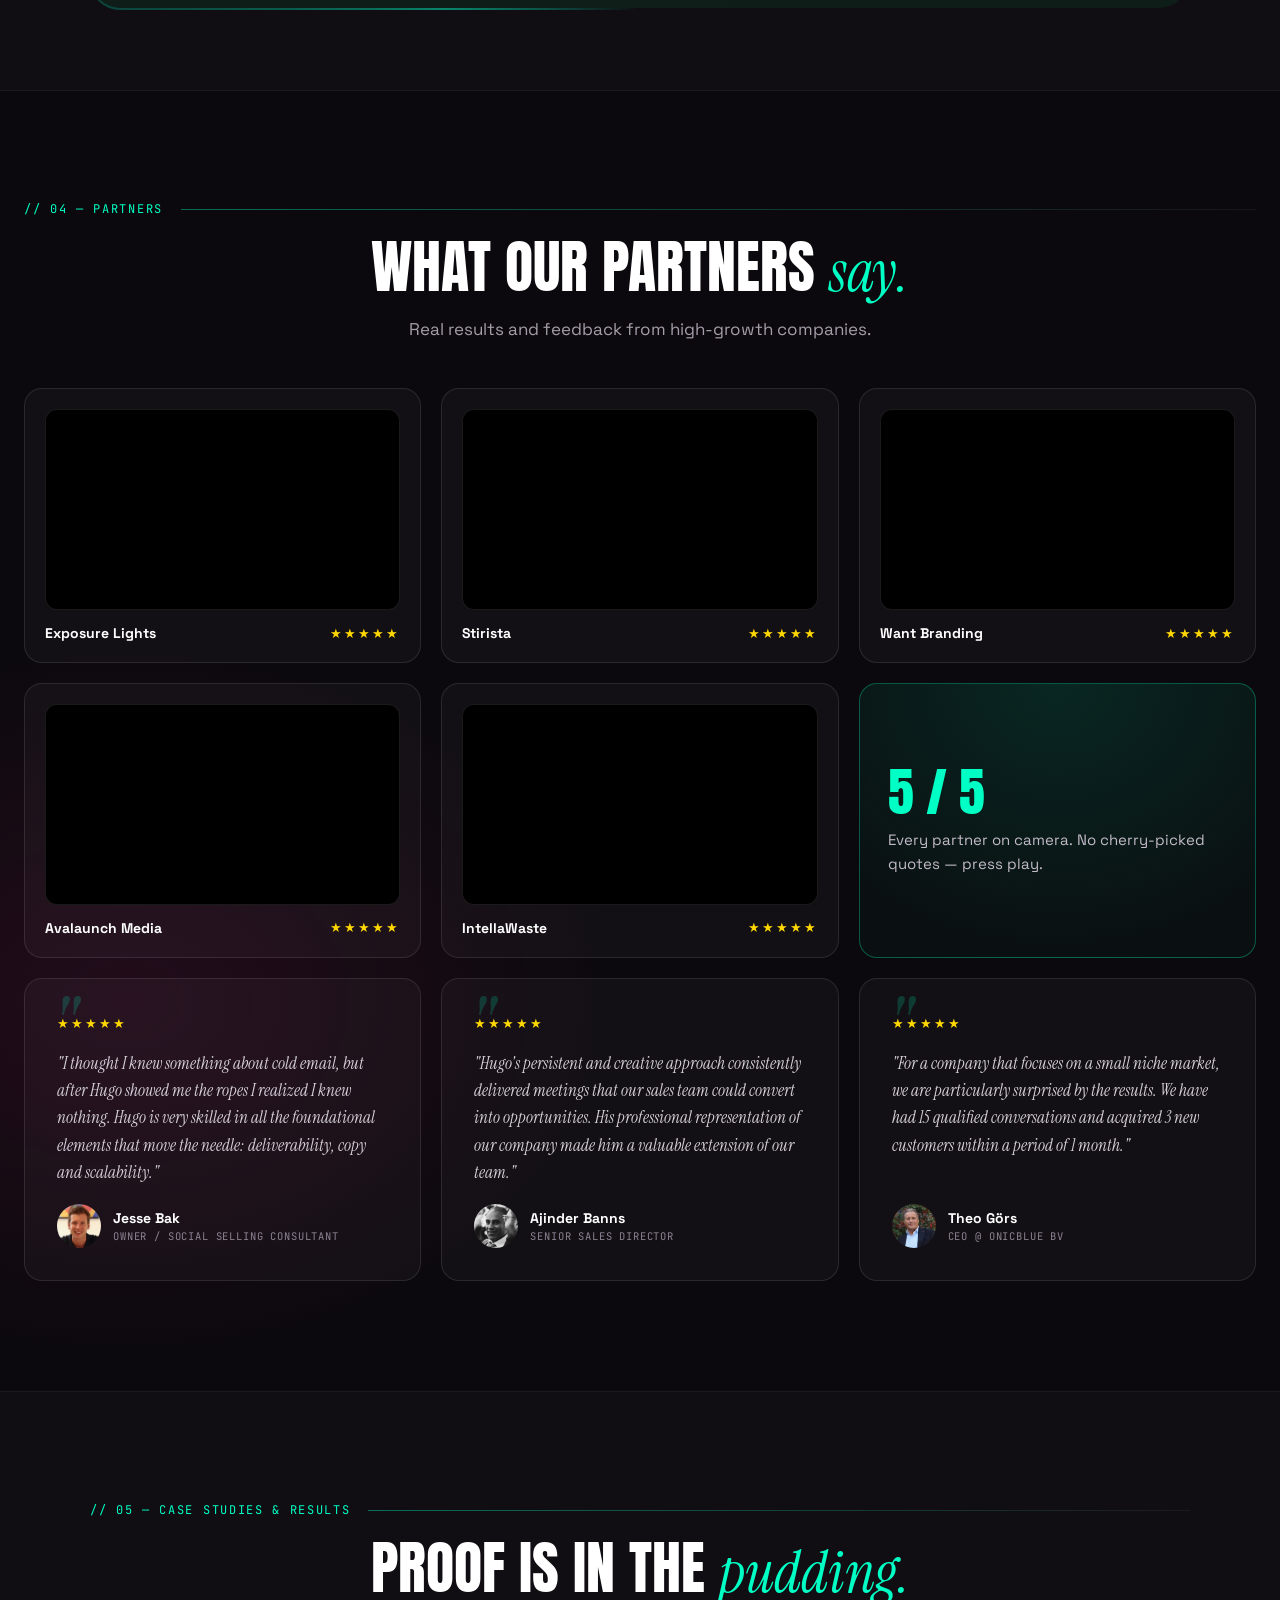
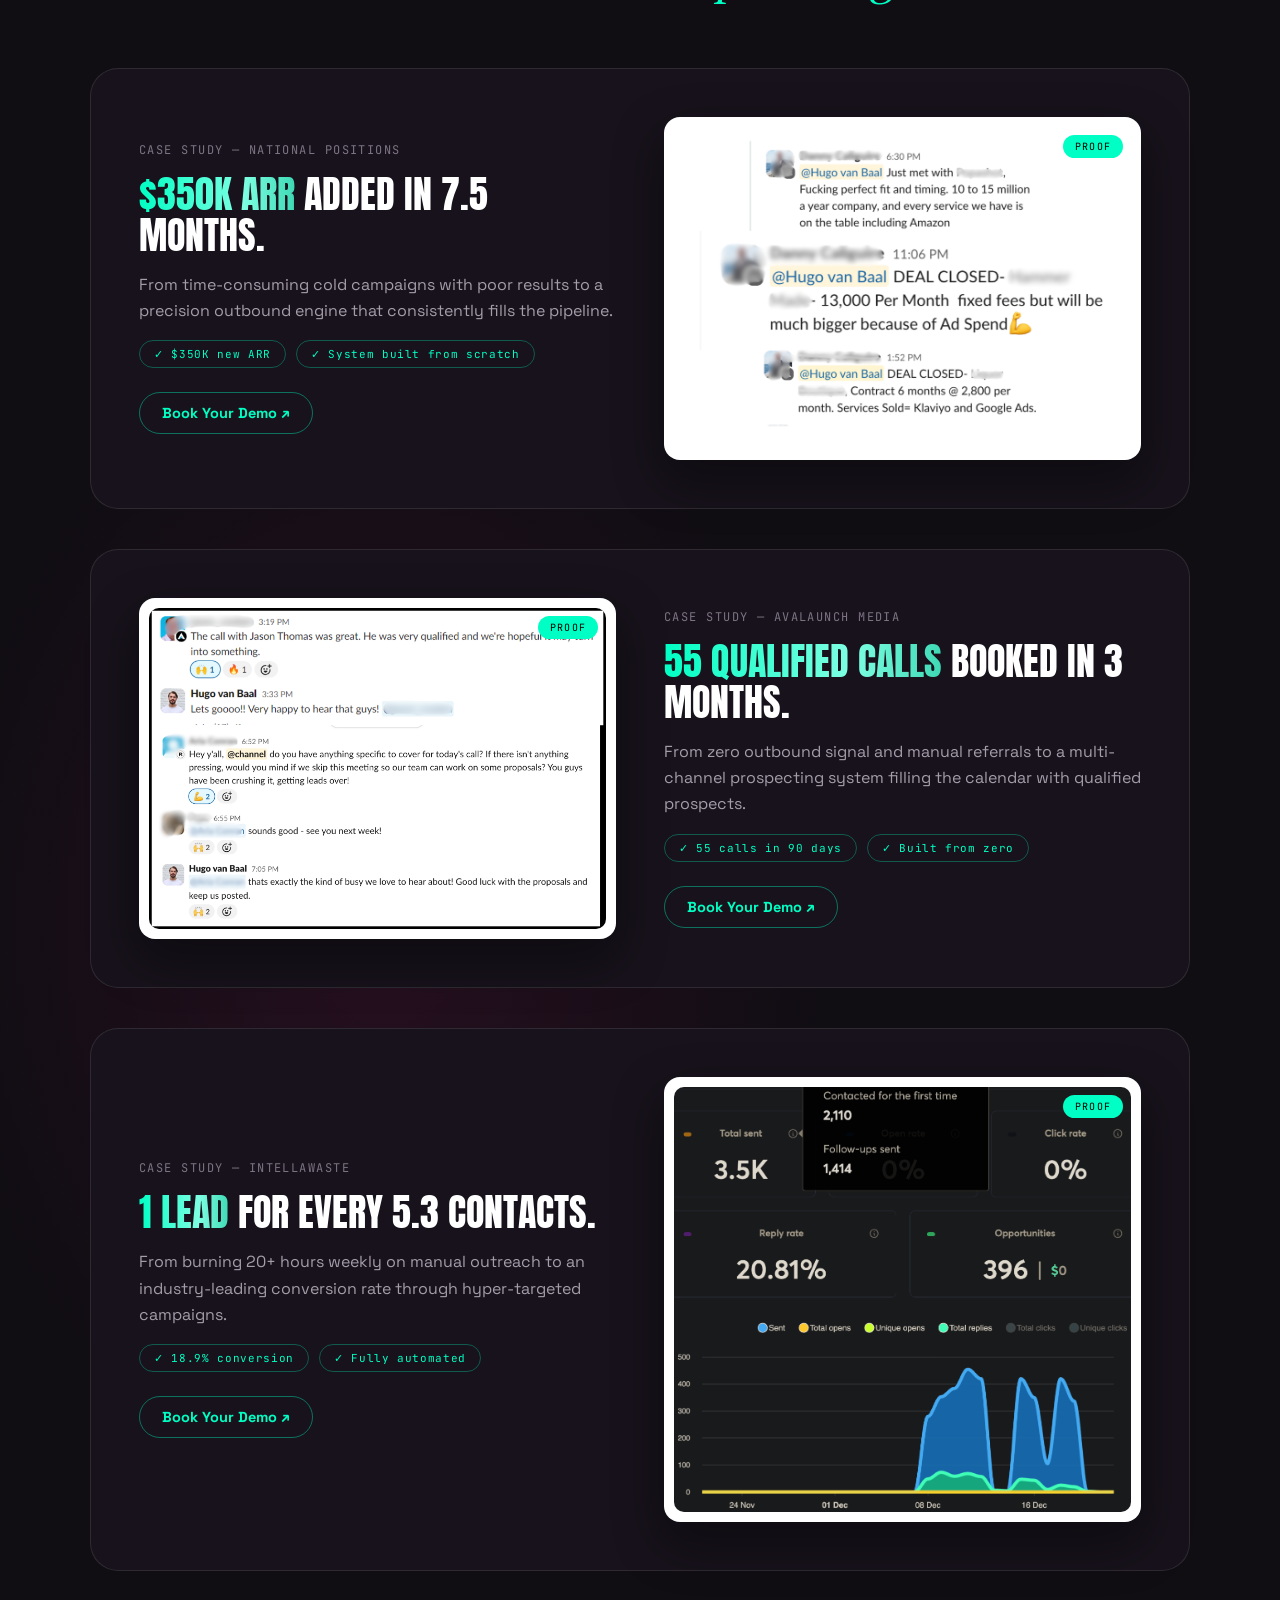
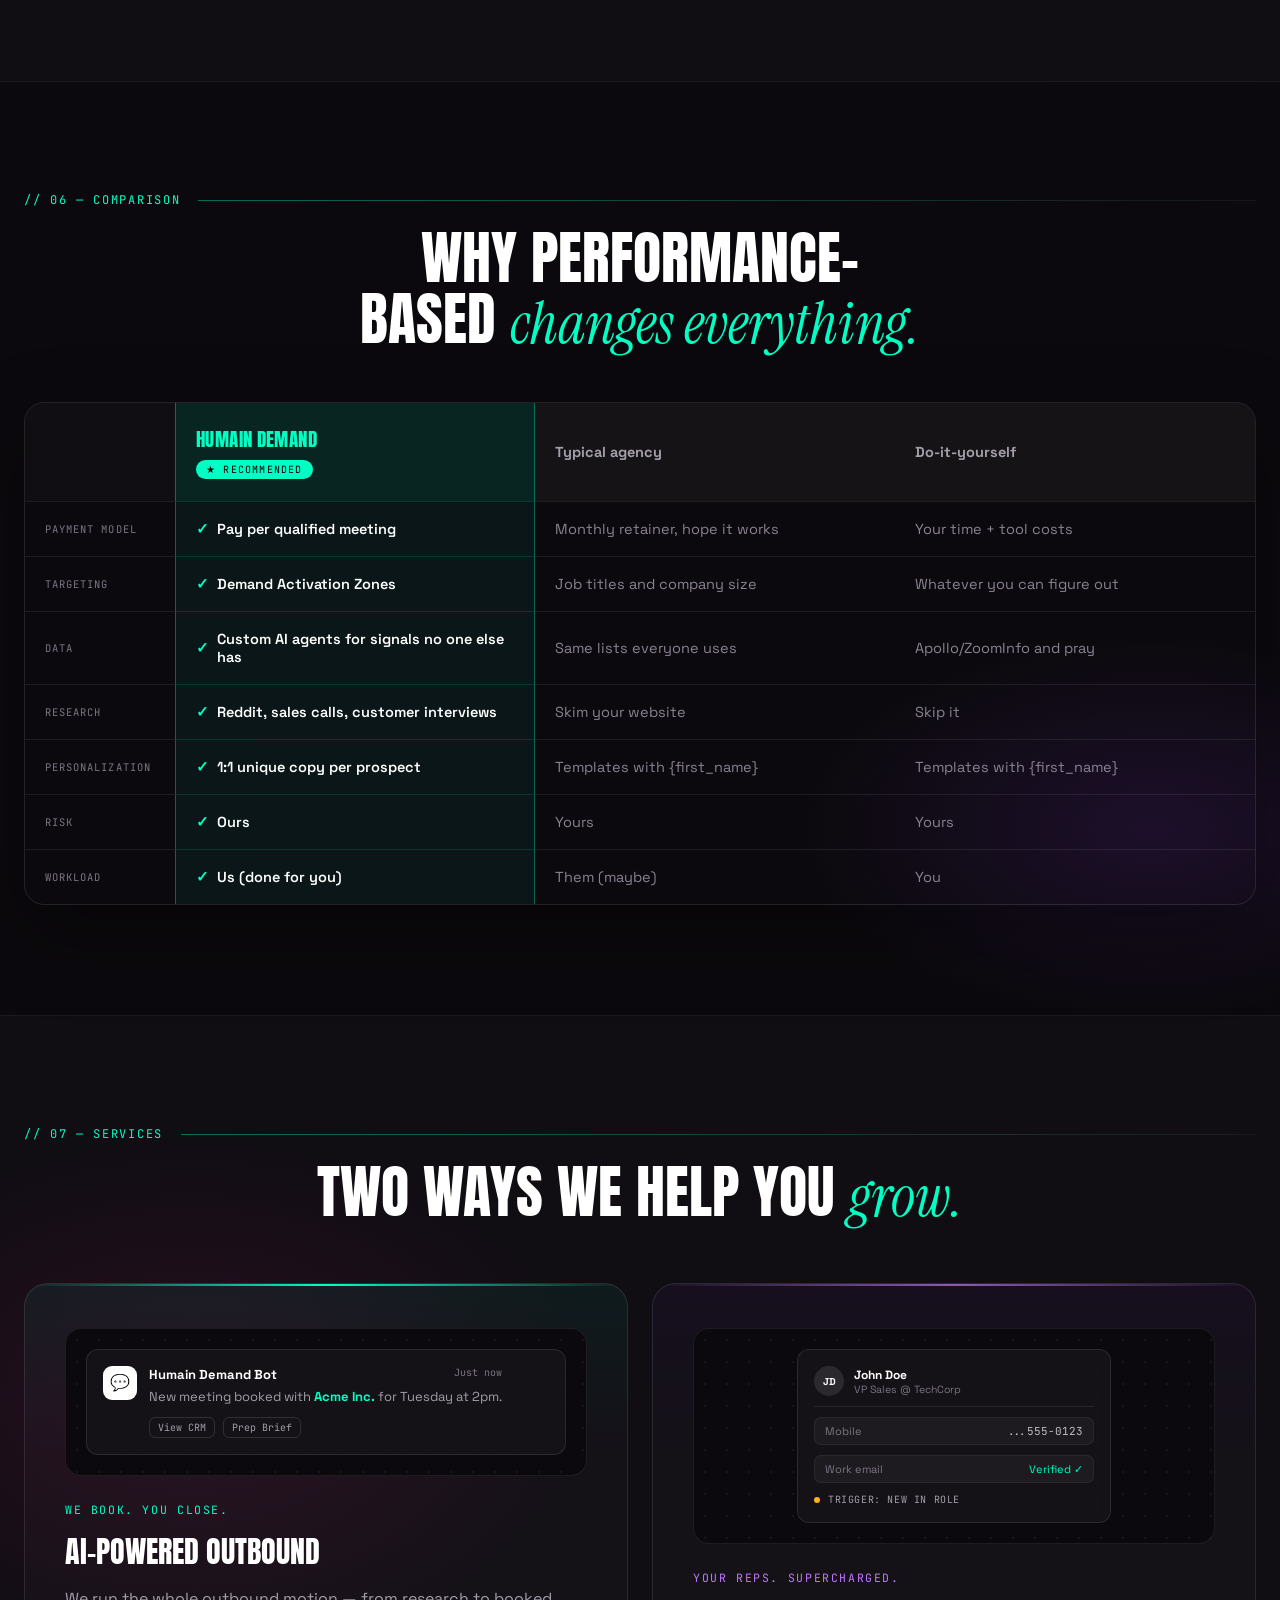
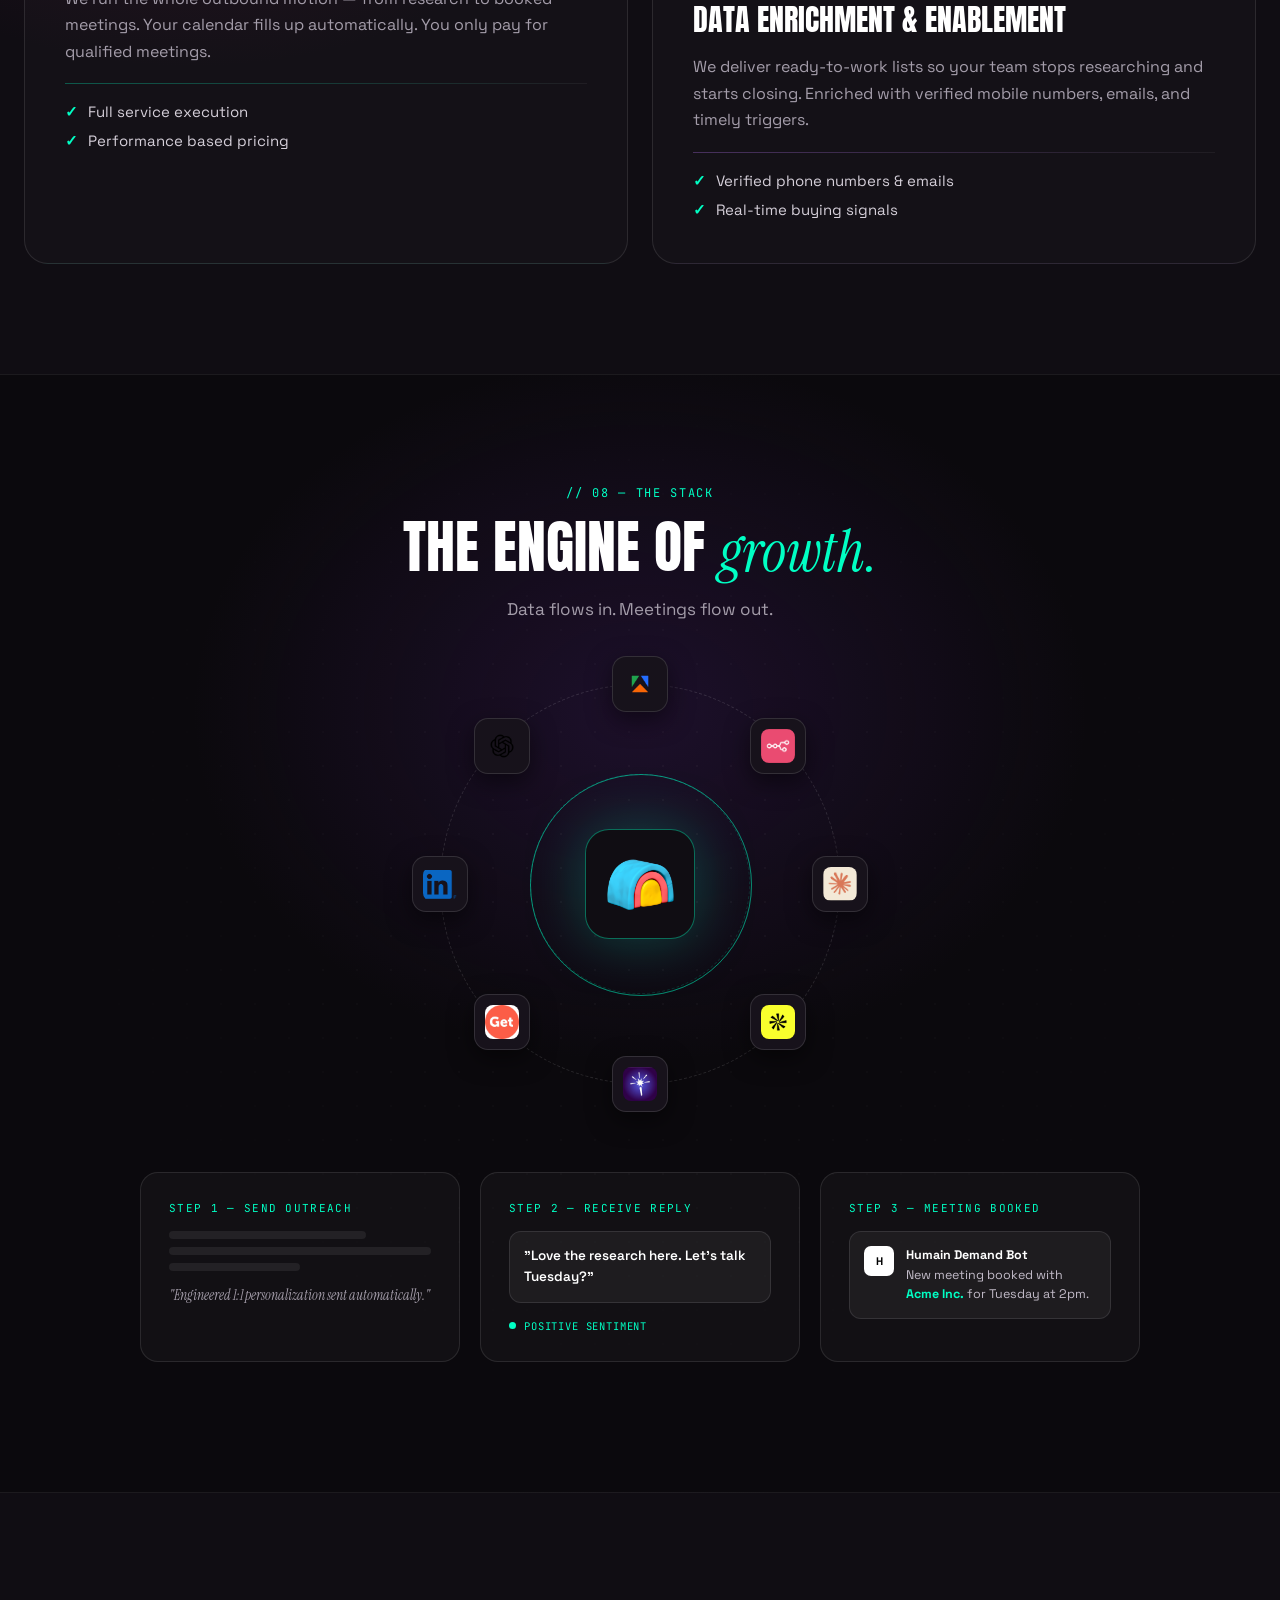
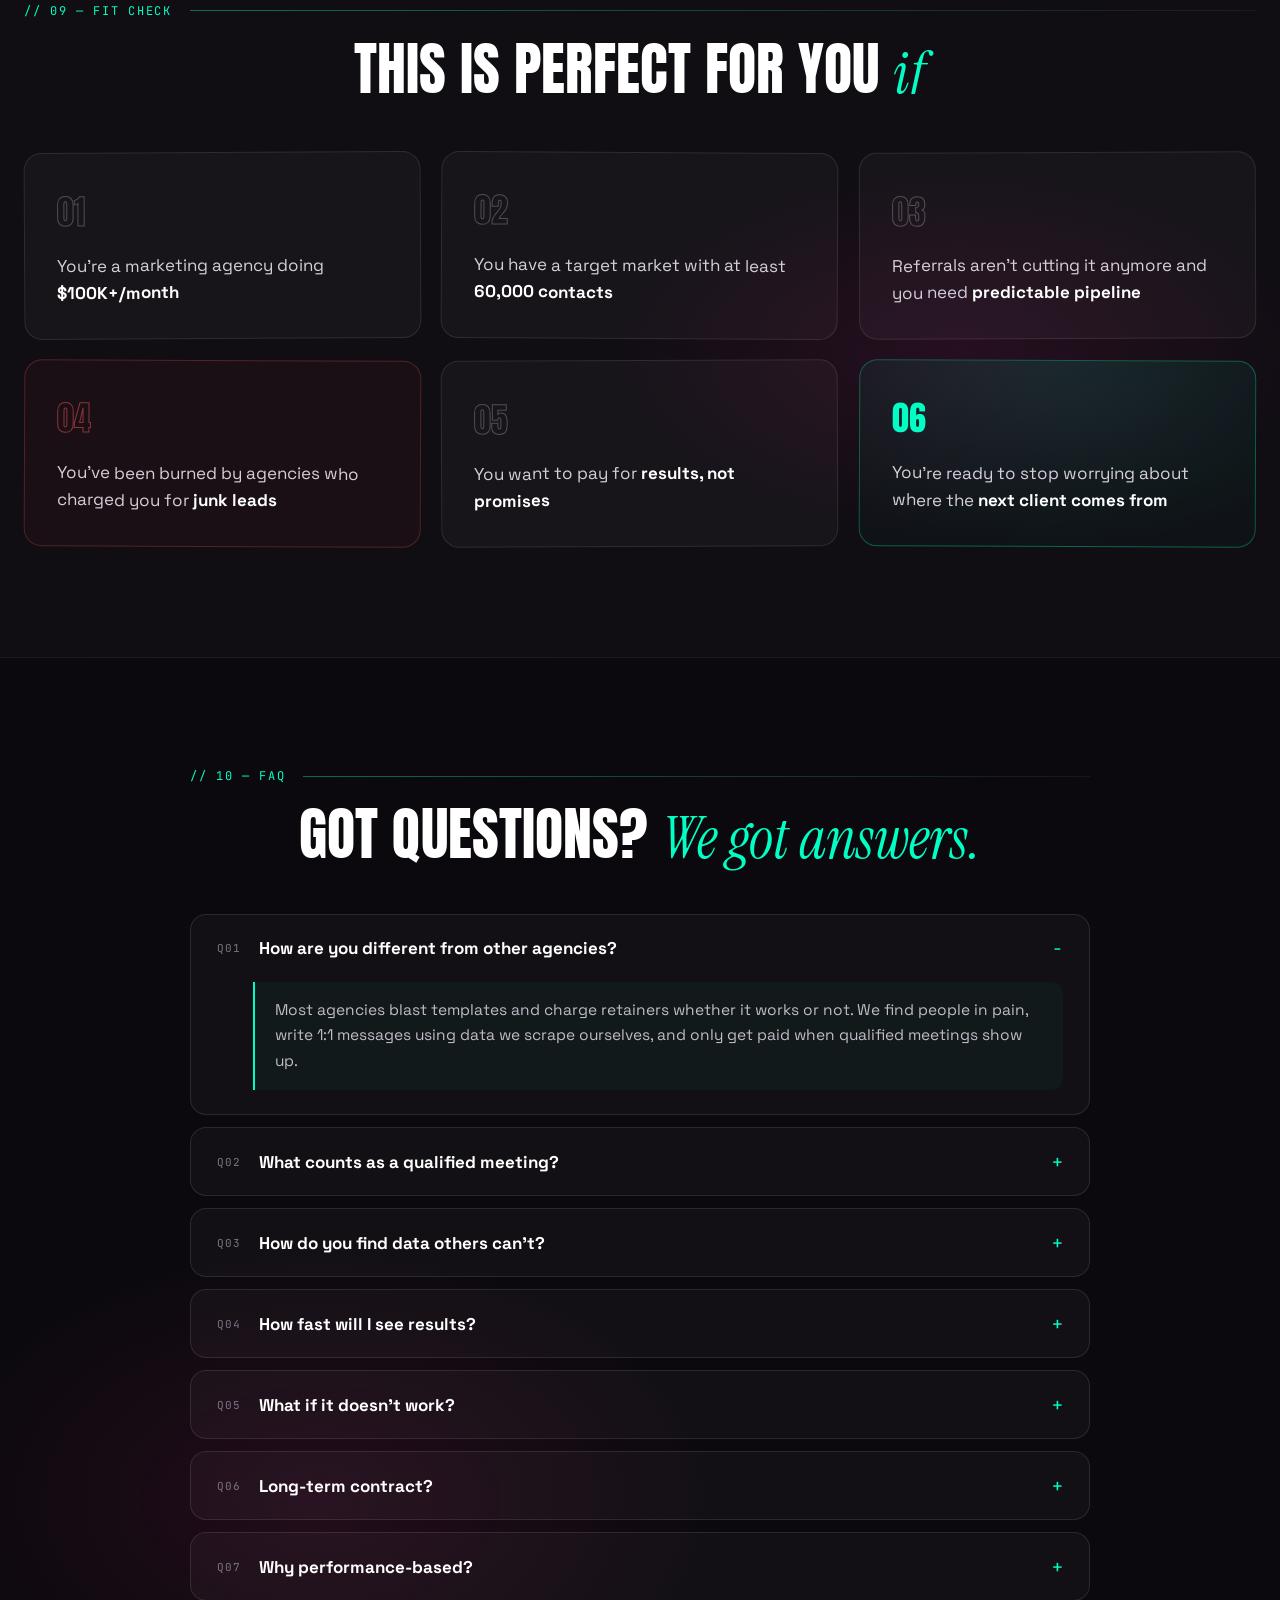
==== commit d0f984ad: "Always run animations, ignoring OS Reduce Motion The canvas ships a prefers-reduced-motion rule that" ====
--- a/index.html
+++ b/index.html
@@ -33,7 +33,6 @@
 @keyframes pulseRing{0%{transform:scale(.55);opacity:.7;}100%{transform:scale(1.45);opacity:0;}}
 @keyframes gradientMove{0%{background-position:0% 50%;}100%{background-position:200% 50%;}}
 @keyframes borderSpin{0%{transform:rotate(0deg);}100%{transform:rotate(360deg);}}
-@media (prefers-reduced-motion: reduce){*,*::before,*::after{animation-duration:.01ms !important;animation-iteration-count:1 !important;transition-duration:.01ms !important;}}
 </style>
 <style>
 /* NO global box-sizing reset here on purpose. The canvas was authored against
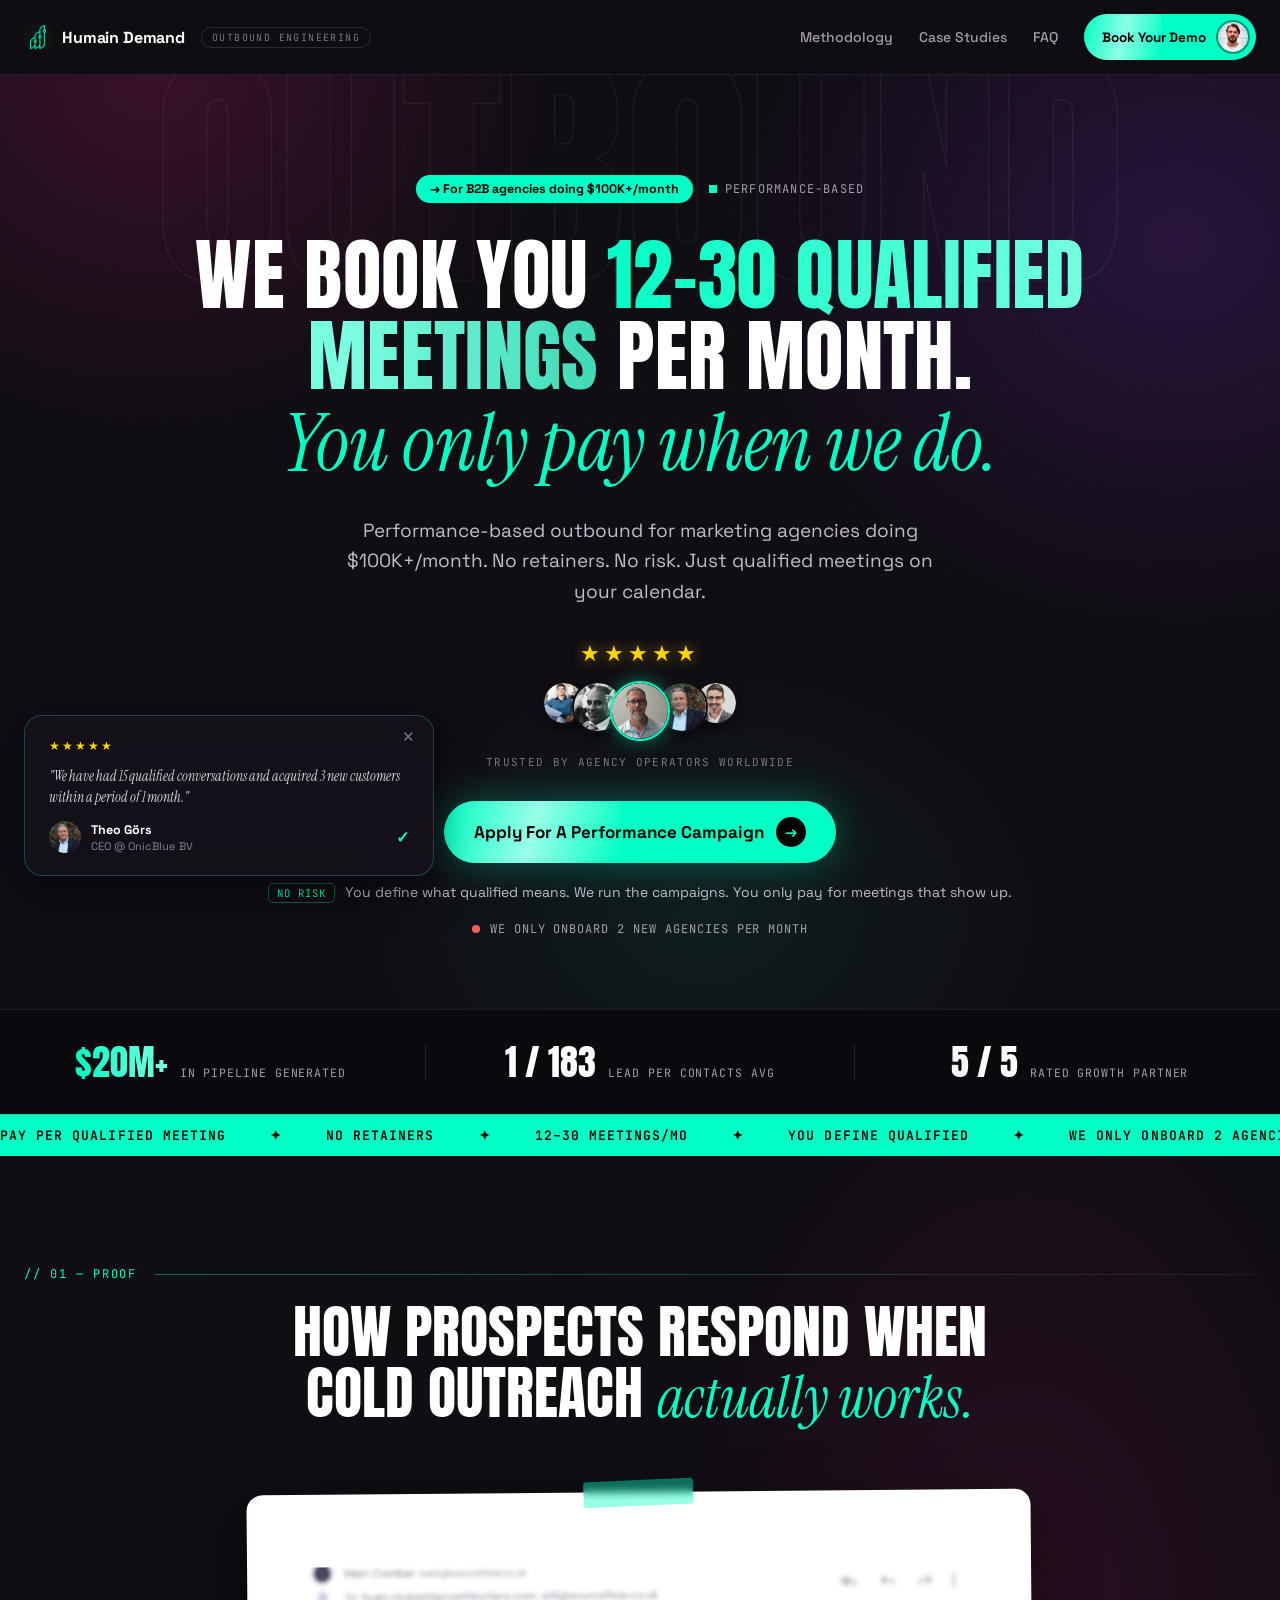
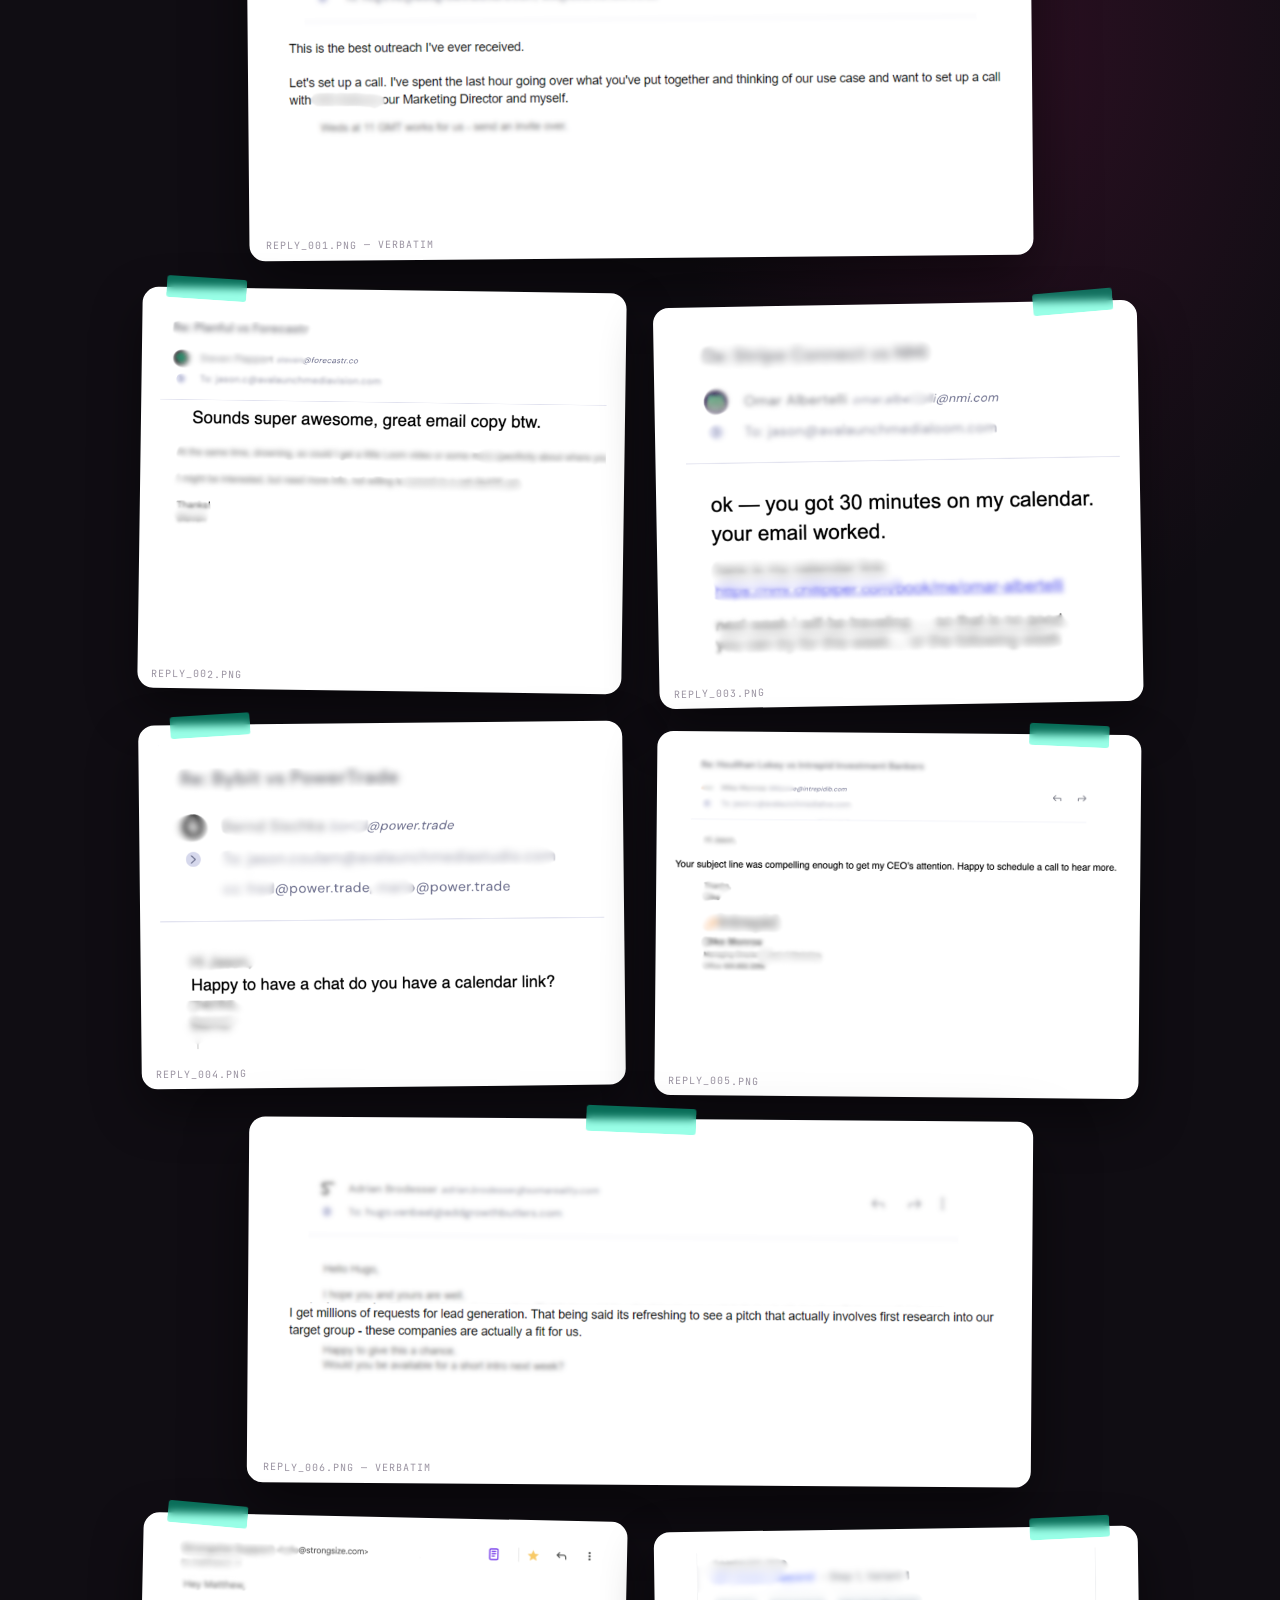
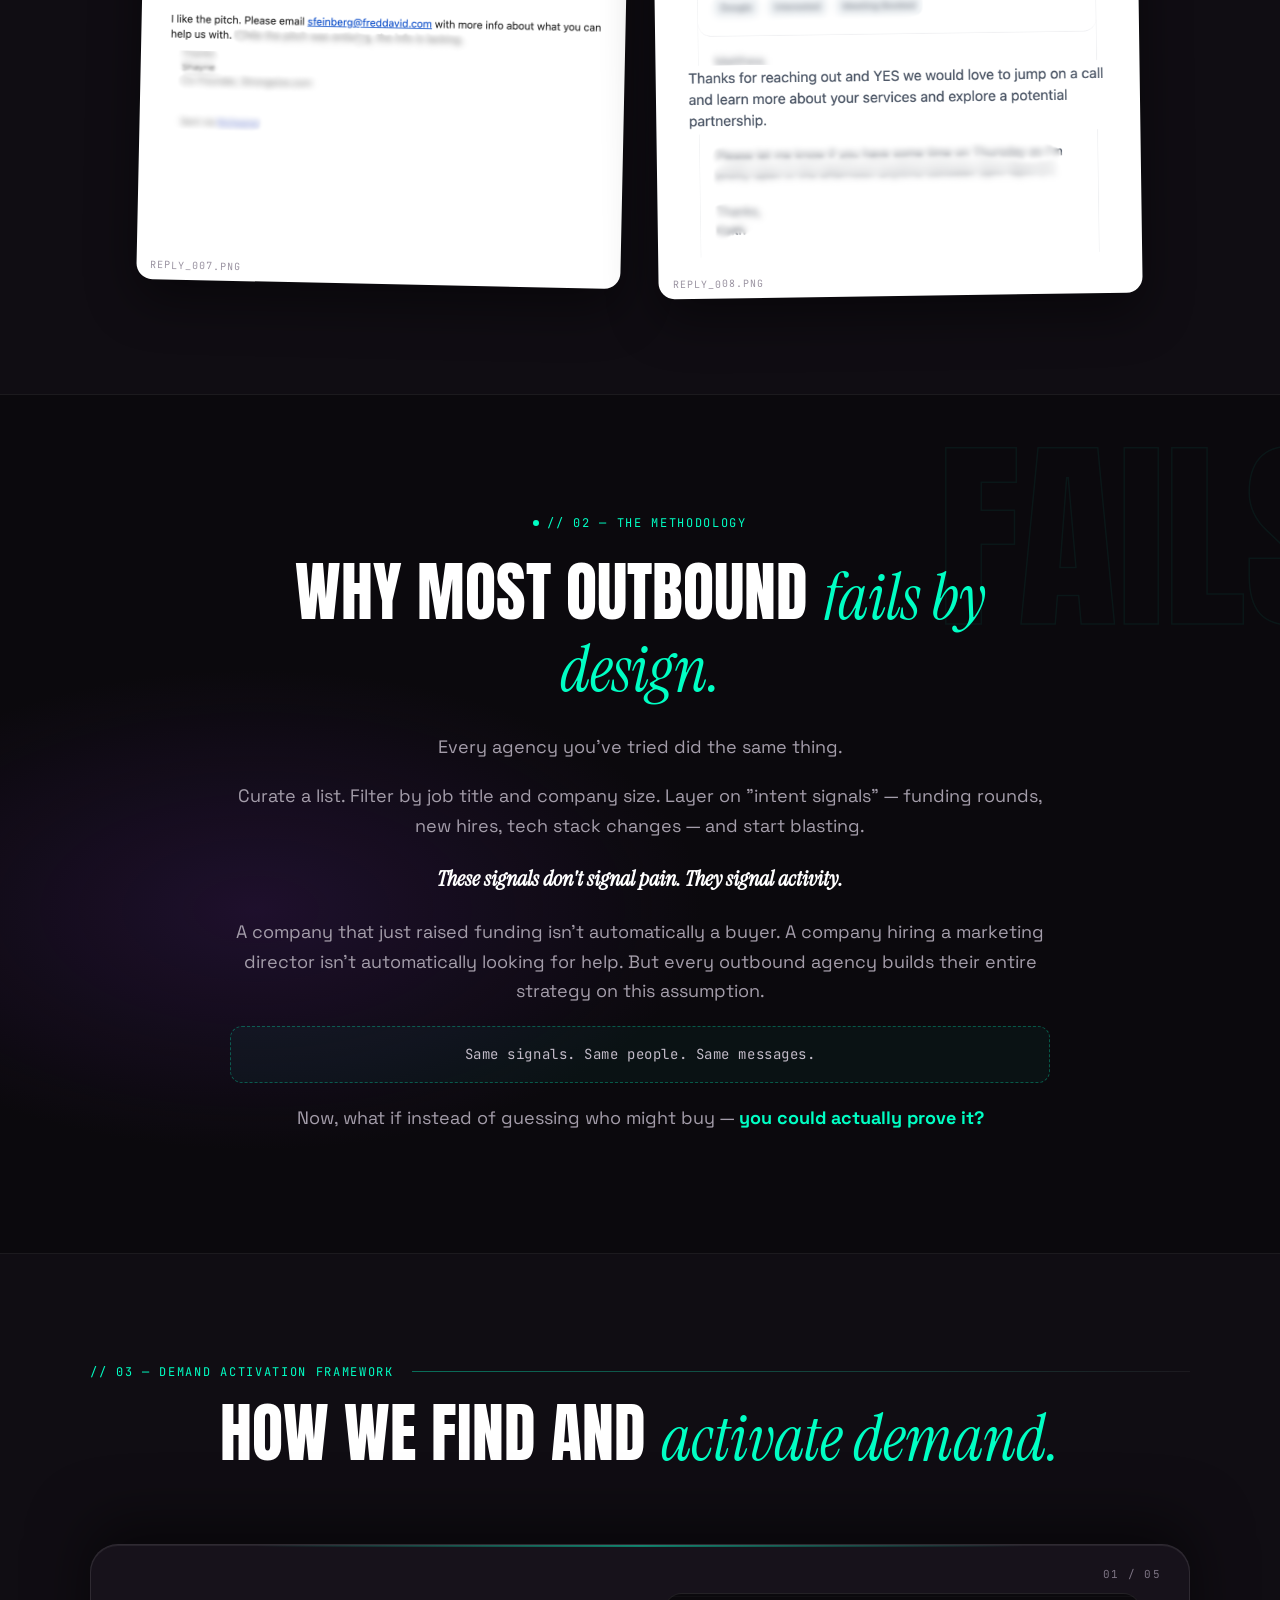
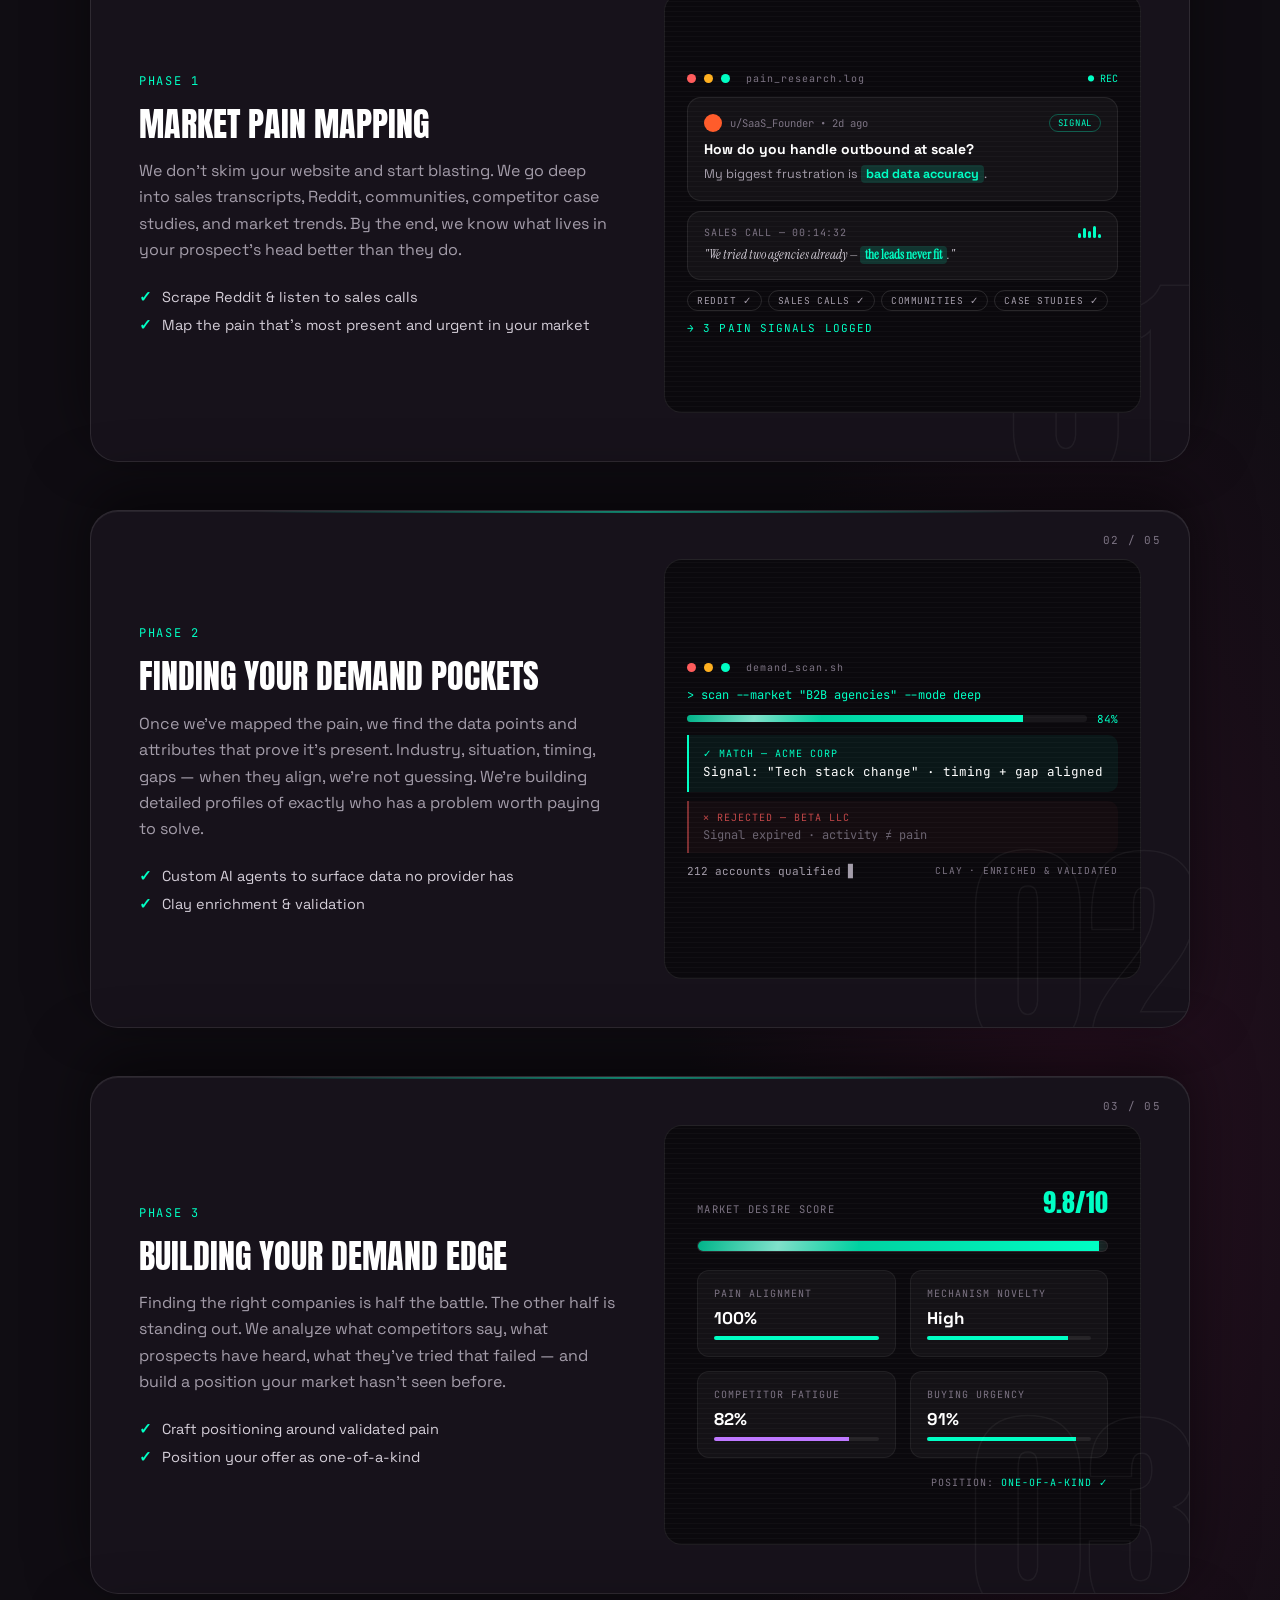
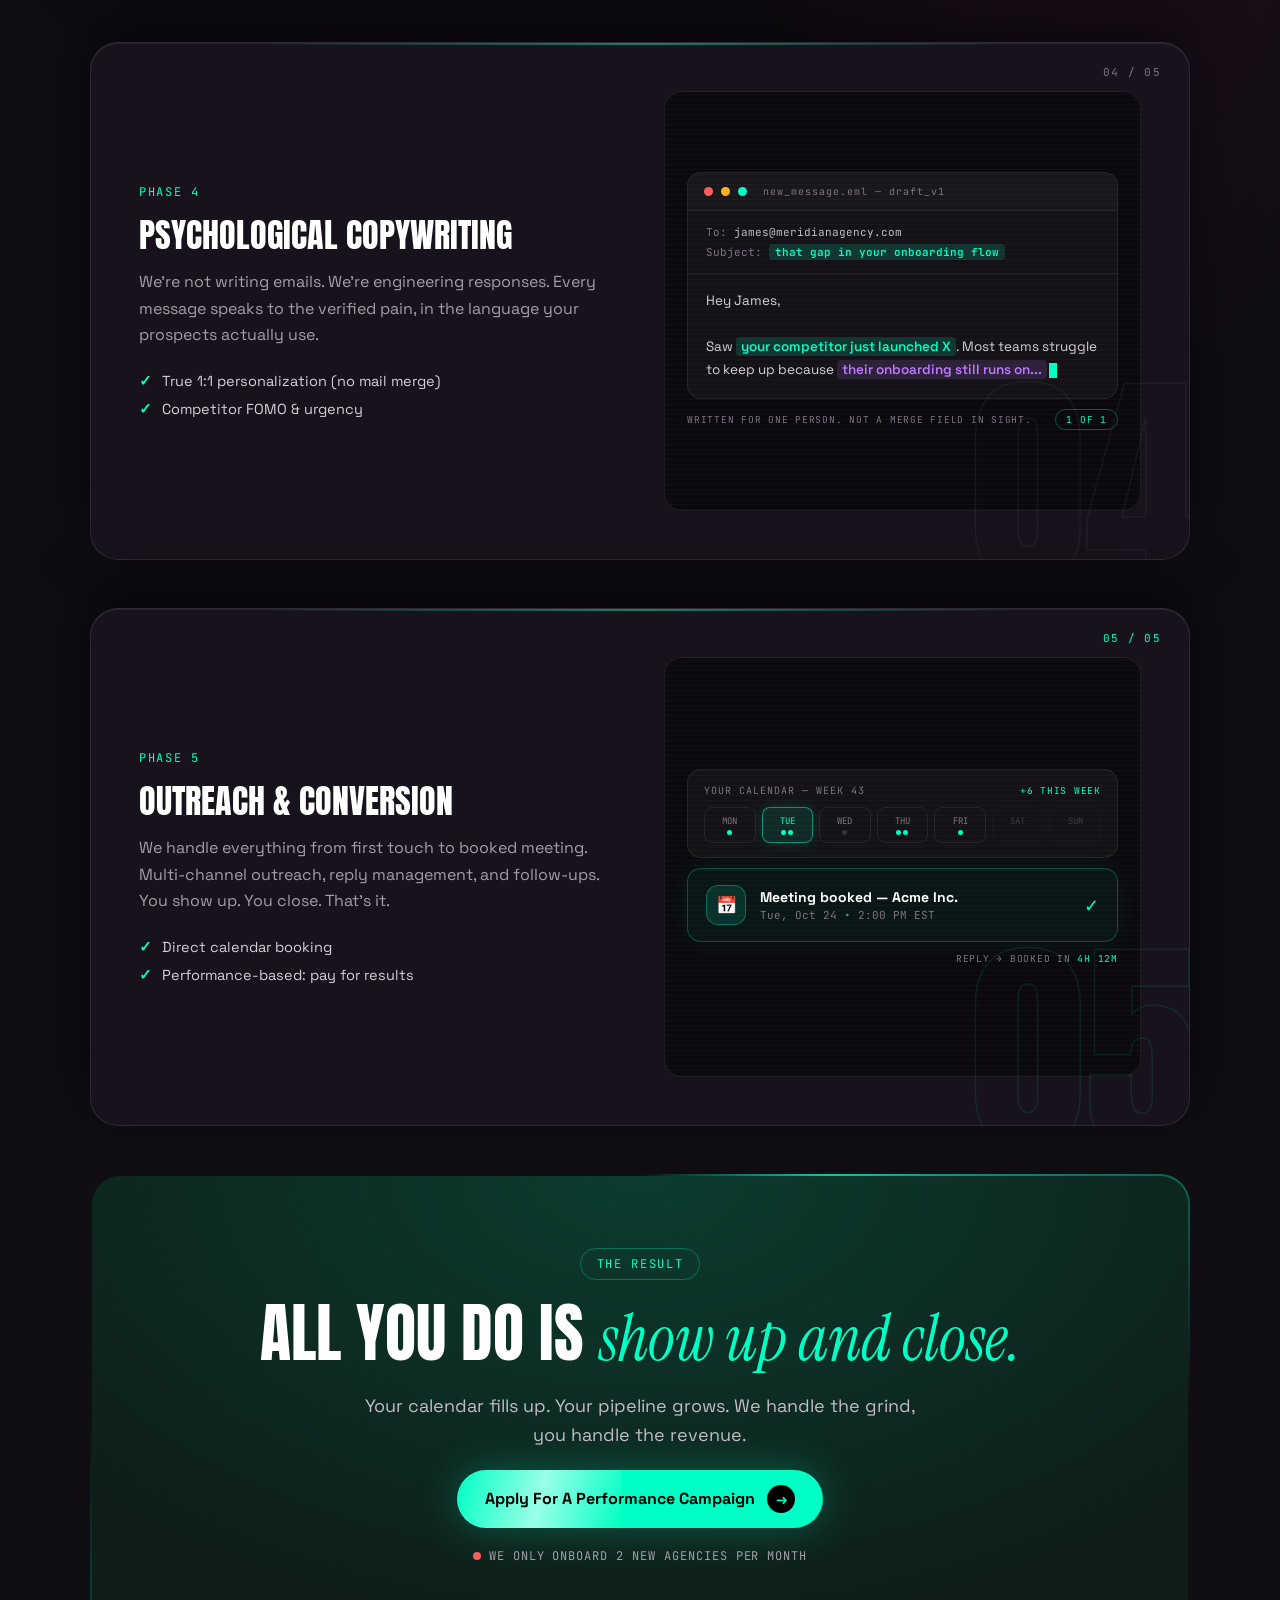
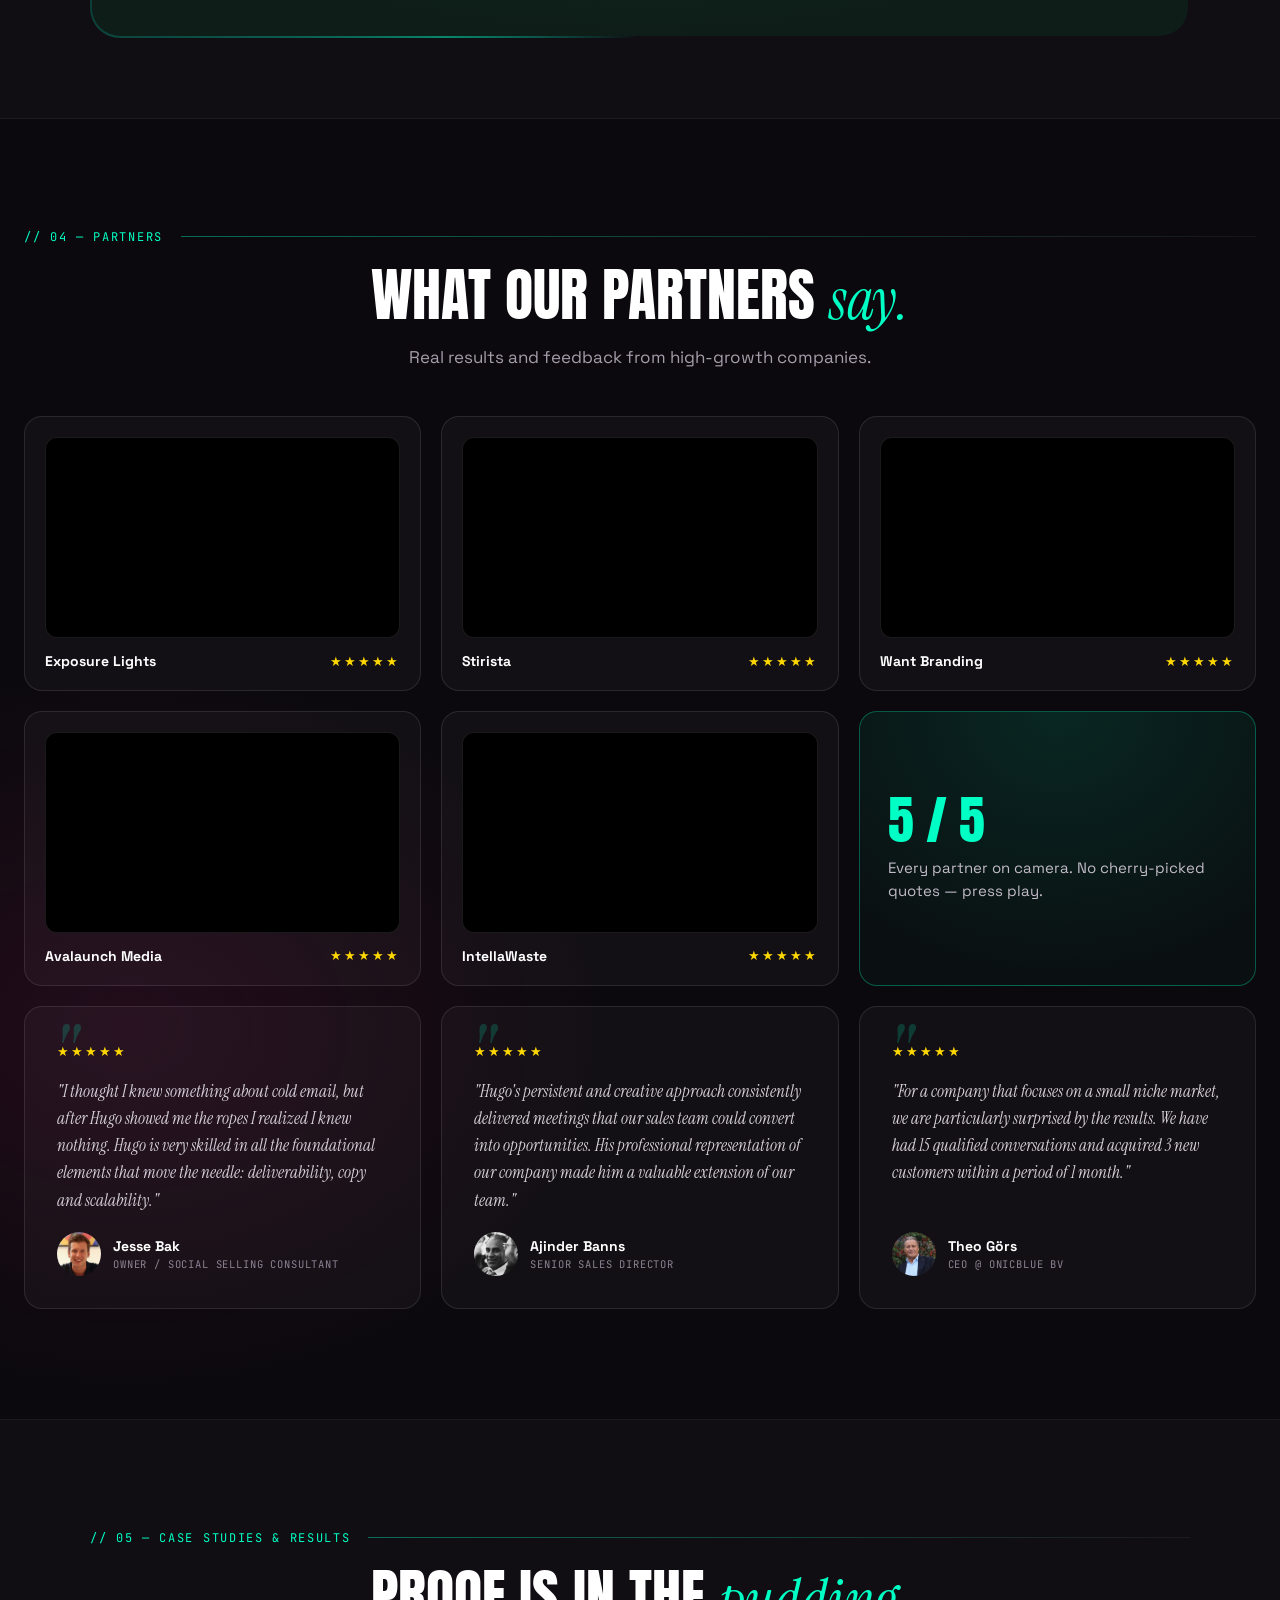
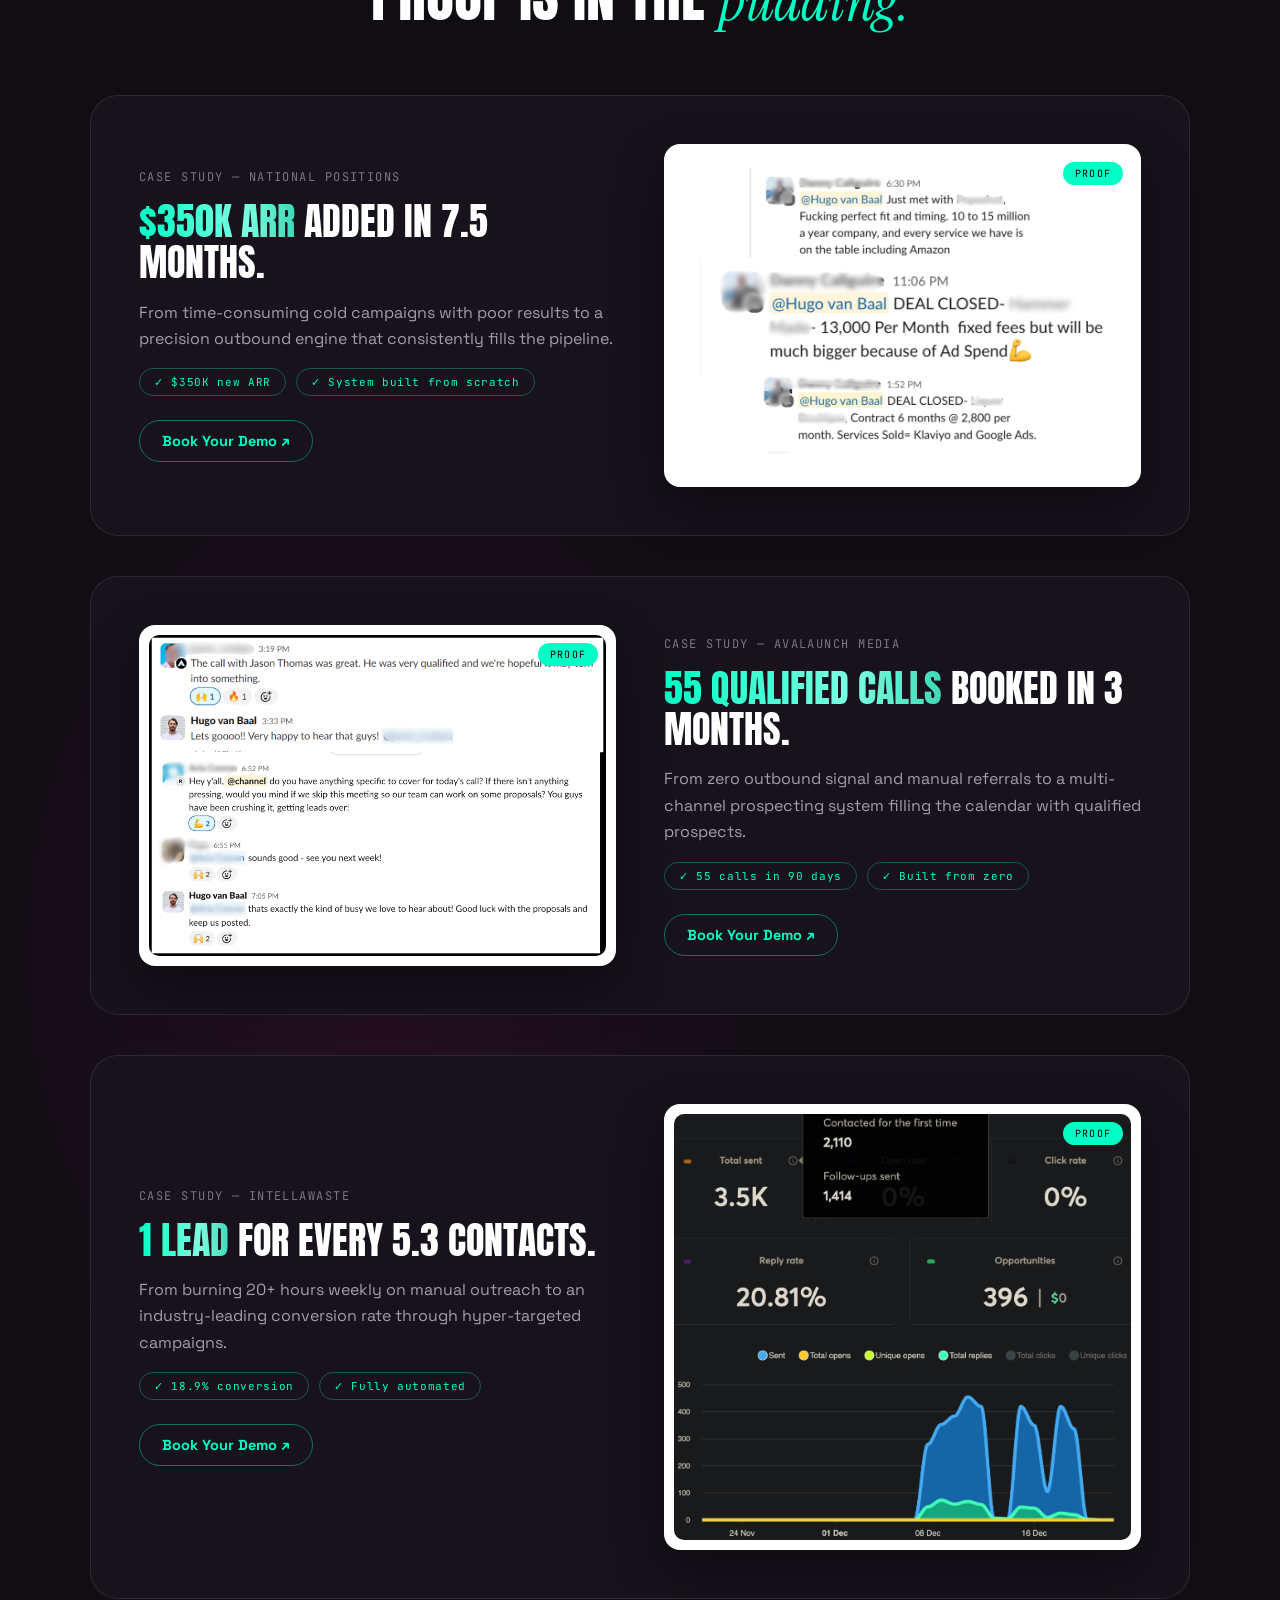
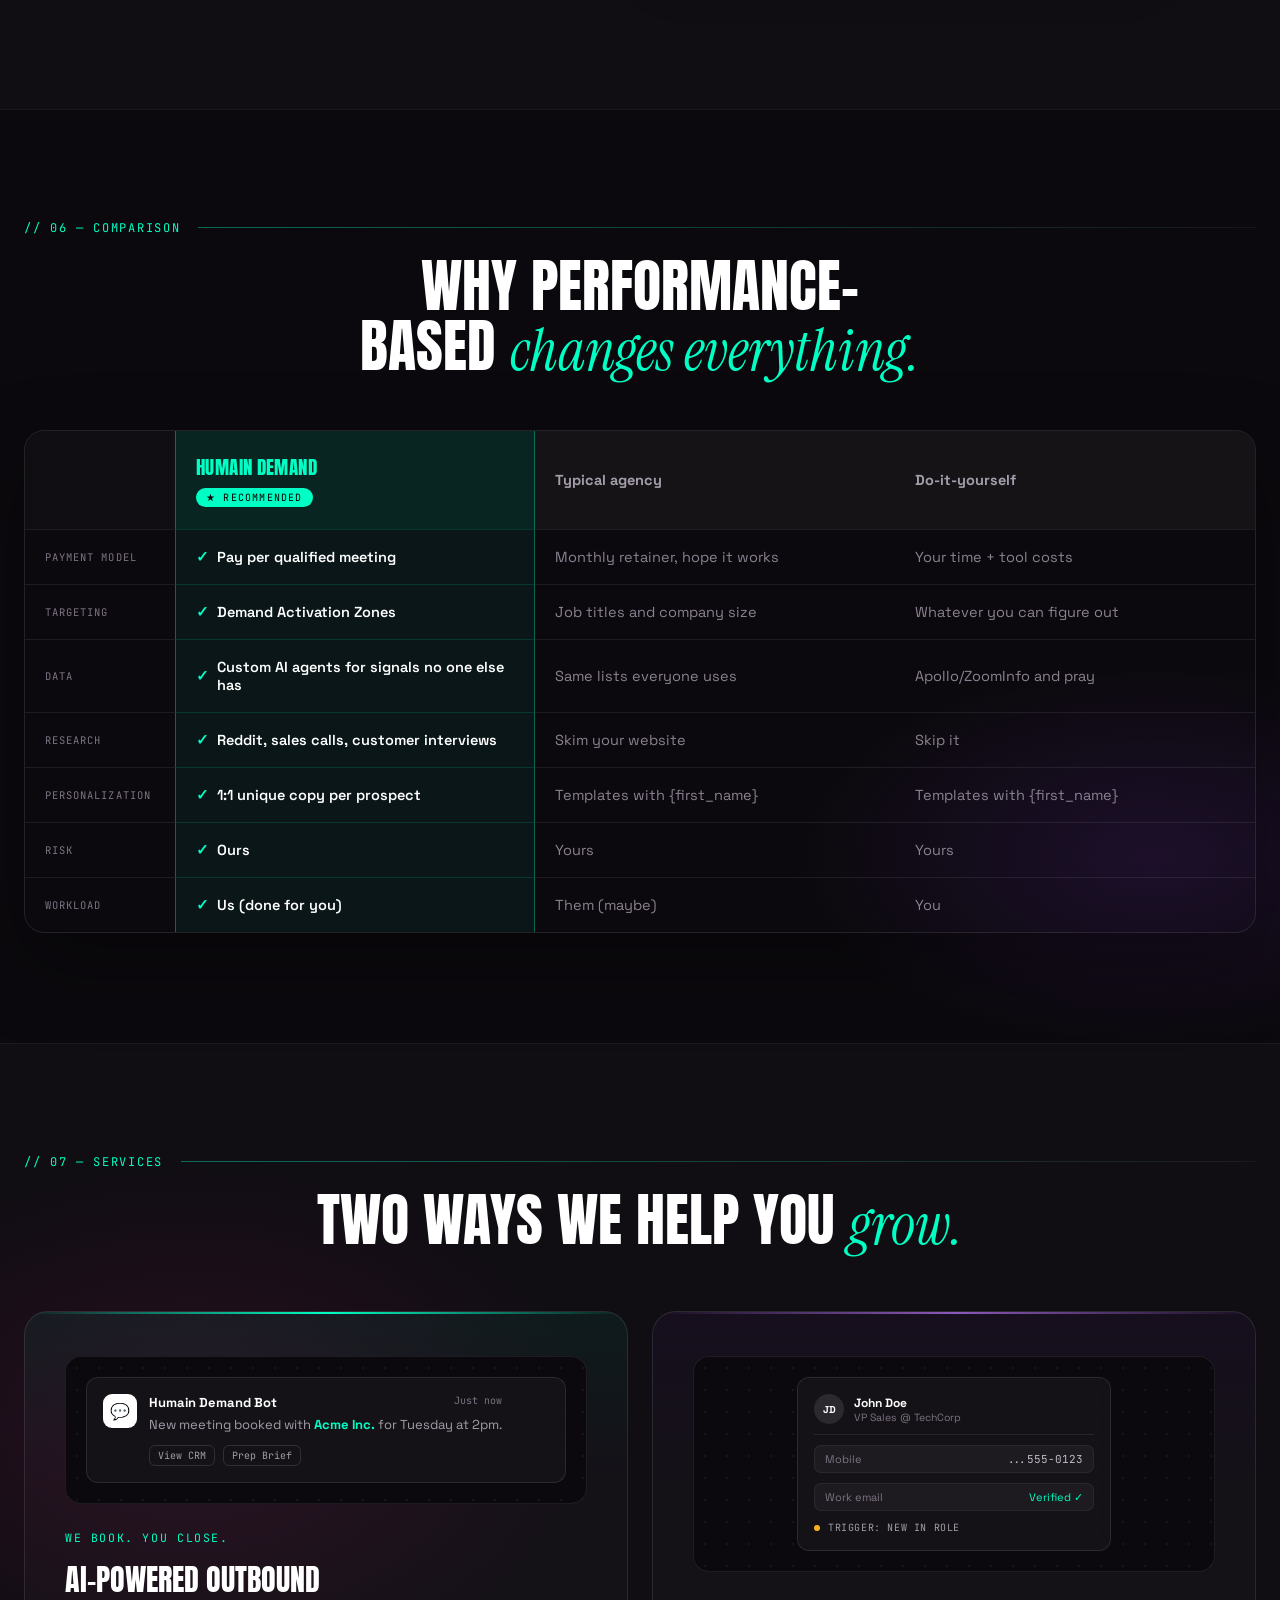
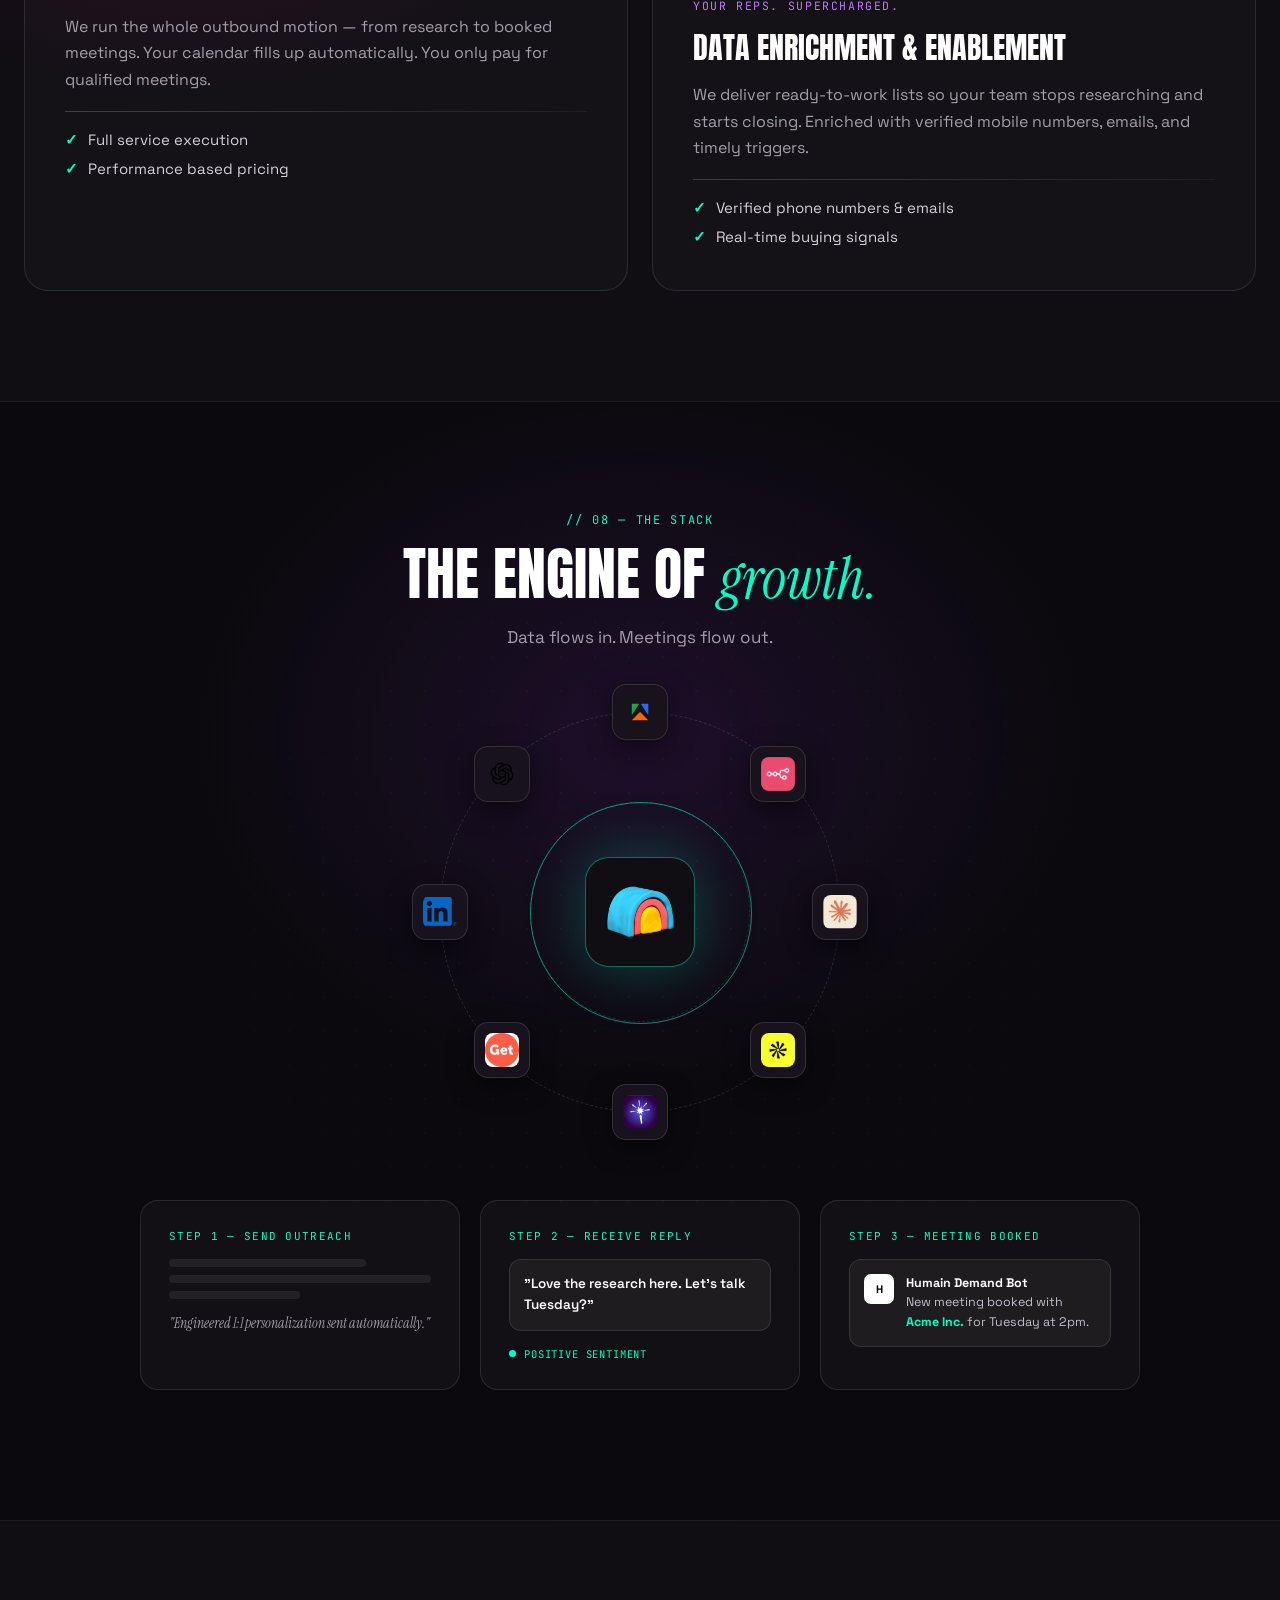
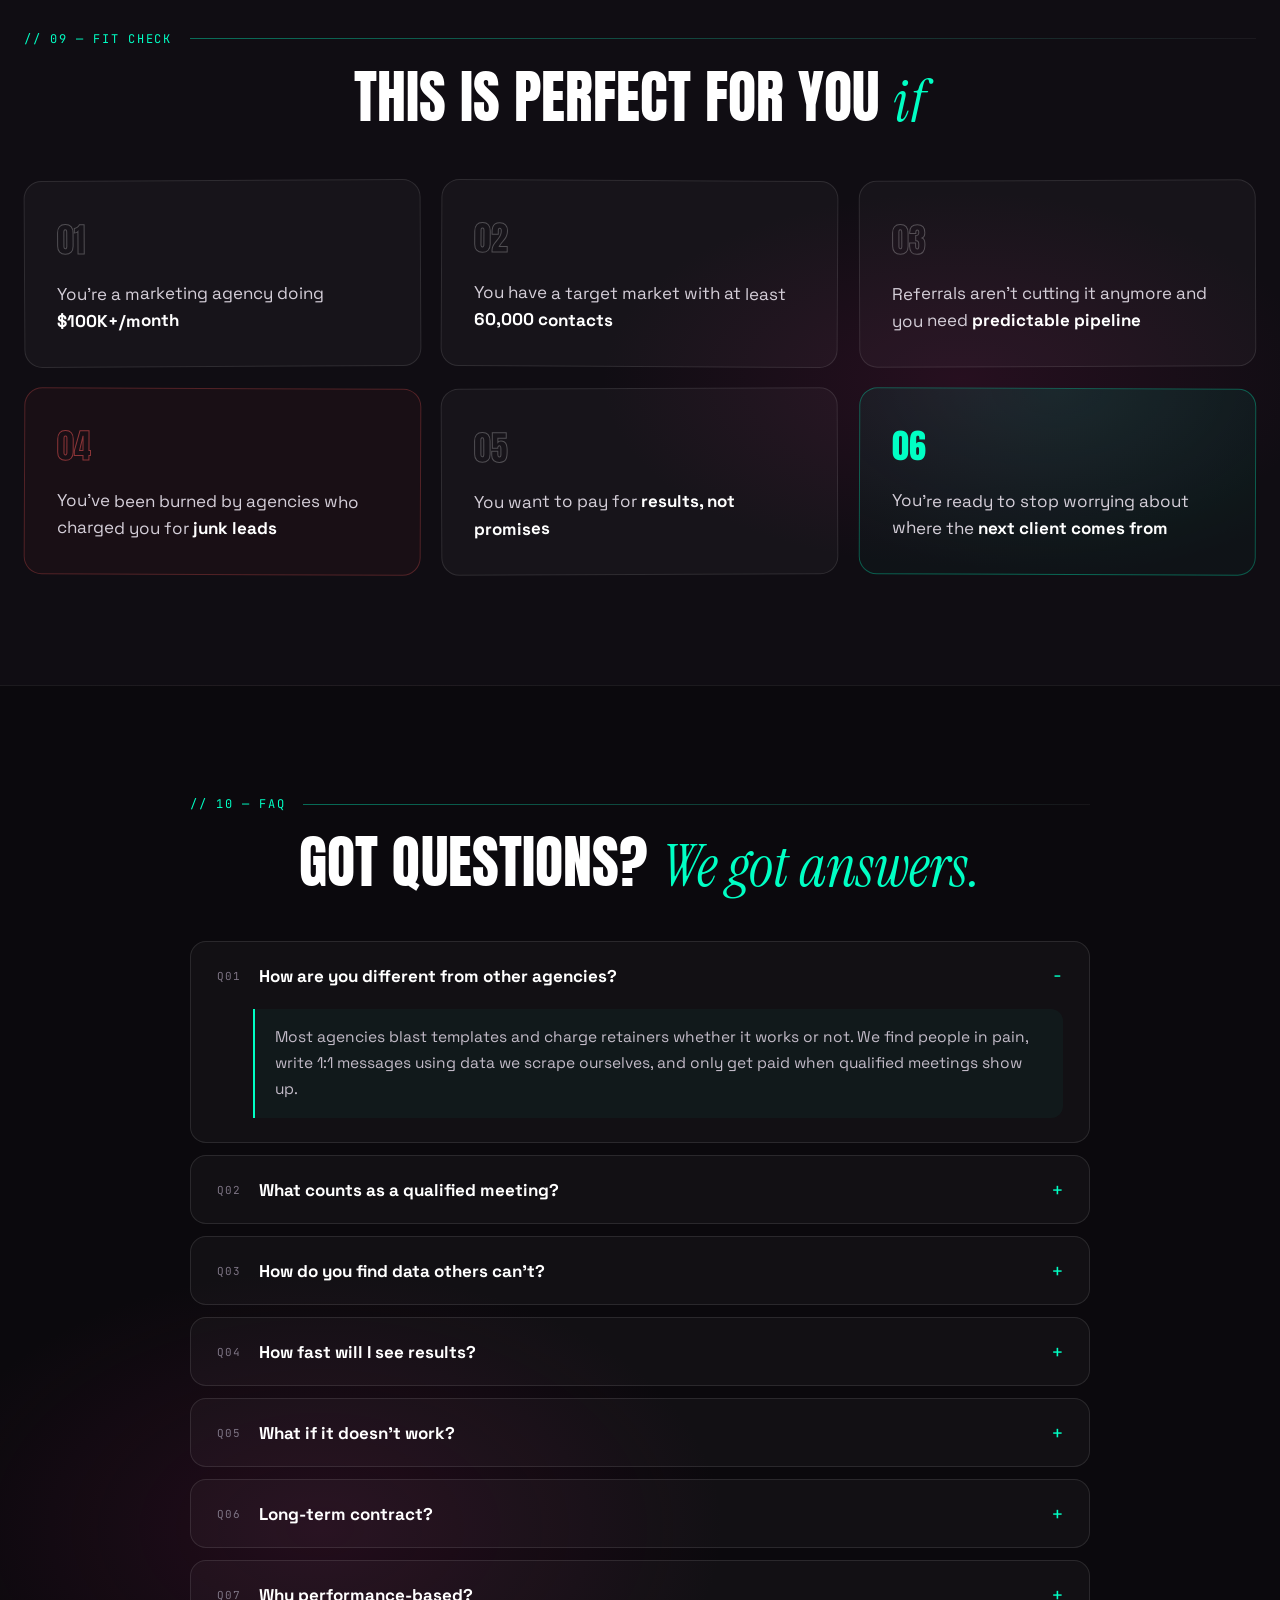
==== commit 2ec5b35f: "Trim transparent margins off the reply screenshots The 8 proof-section screenshots are 2000x1414 can" ====
--- a/index.html
+++ b/index.html
@@ -83,7 +83,6 @@
 @media (max-width:900px){
   #nav-burger{display:inline-flex}
   .compare-hint{display:block}
-  .phase-sticky{position:relative !important;top:auto !important;margin-bottom:24px !important}
   .phase-card,.cs-card{grid-template-columns:minmax(0,1fr) !important;min-height:0 !important}
   .cs-media-first{order:2 !important}
   .cs-text-second{order:1 !important}
@@ -286,42 +285,42 @@
     <div class="reply-grid" style="display:grid;grid-template-columns:1fr 1fr;gap:32px;max-width:1000px;margin:0 auto">
       <div class="reply-featured hv14" style="grid-column:span 2;position:relative;background:#fff;border-radius:16px;padding:12px 12px 34px;transform:rotate(-.5deg);box-shadow:0 24px 60px rgba(0,0,0,.5);height:320px;max-width:760px;margin:0 auto;width:100%;transition:transform .4s,box-shadow .4s">
         <div style="position:absolute;top:-12px;left:50%;transform:translateX(-50%) rotate(-2deg);width:110px;height:26px;background:rgba(0,255,196,.4);backdrop-filter:blur(4px);border-radius:3px"></div>
-        <div class="rf-media" style="height:calc(100% - 22px);overflow:hidden;display:flex;align-items:center;border-radius:10px"><img src="Screenshots/Attached_image7.png" alt="Cold email reply from a prospect" loading="lazy" decoding="async" style="display:block;width:100%;height:auto;border-radius:10px;"></div>
+        <div class="rf-media" style="height:calc(100% - 22px);overflow:hidden;display:flex;align-items:center;border-radius:10px"><img src="Screenshots/trimmed/Attached_image7.png" alt="Cold email reply from a prospect" loading="lazy" decoding="async" style="display:block;width:100%;height:auto;border-radius:10px;"></div>
         <span style="position:absolute;bottom:9px;left:16px;font-family:'JetBrains Mono',monospace;font-size:10px;letter-spacing:.1em;text-transform:uppercase;color:#9a93a1">reply_001.png — verbatim</span>
       </div>
       <div class="hv15" style="position:relative;background:#fff;border-radius:16px;padding:10px 10px 30px;transform:rotate(.8deg);box-shadow:0 20px 50px rgba(0,0,0,.45);transition:transform .4s,box-shadow .4s">
         <div style="position:absolute;top:-10px;left:24px;transform:rotate(3deg);width:80px;height:22px;background:rgba(0,255,196,.4);backdrop-filter:blur(4px);border-radius:3px"></div>
-        <div><img src="Screenshots/Attached_image.png" alt="Cold email reply from a prospect" loading="lazy" decoding="async" style="display:block;width:100%;height:auto;border-radius:10px;"></div>
+        <div><img src="Screenshots/trimmed/Attached_image.png" alt="Cold email reply from a prospect" loading="lazy" decoding="async" style="display:block;width:100%;height:auto;border-radius:10px;"></div>
         <span style="position:absolute;bottom:8px;left:14px;font-family:'JetBrains Mono',monospace;font-size:10px;letter-spacing:.1em;text-transform:uppercase;color:#9a93a1">reply_002.png</span>
       </div>
       <div class="hv16" style="position:relative;background:#fff;border-radius:16px;padding:10px 10px 30px;transform:rotate(-1deg) translateY(14px);box-shadow:0 20px 50px rgba(0,0,0,.45);transition:transform .4s,box-shadow .4s">
         <div style="position:absolute;top:-10px;right:24px;transform:rotate(-4deg);width:80px;height:22px;background:rgba(0,255,196,.4);backdrop-filter:blur(4px);border-radius:3px"></div>
-        <div><img src="Screenshots/Attached_image2.png" alt="Cold email reply from a prospect" loading="lazy" decoding="async" style="display:block;width:100%;height:auto;border-radius:10px;"></div>
+        <div><img src="Screenshots/trimmed/Attached_image2.png" alt="Cold email reply from a prospect" loading="lazy" decoding="async" style="display:block;width:100%;height:auto;border-radius:10px;"></div>
         <span style="position:absolute;bottom:8px;left:14px;font-family:'JetBrains Mono',monospace;font-size:10px;letter-spacing:.1em;text-transform:uppercase;color:#9a93a1">reply_003.png</span>
       </div>
       <div class="hv17" style="position:relative;background:#fff;border-radius:16px;padding:10px 10px 30px;transform:rotate(-.6deg);box-shadow:0 20px 50px rgba(0,0,0,.45);transition:transform .4s,box-shadow .4s">
         <div style="position:absolute;top:-10px;left:32px;transform:rotate(-3deg);width:80px;height:22px;background:rgba(0,255,196,.4);backdrop-filter:blur(4px);border-radius:3px"></div>
-        <div><img src="Screenshots/Attached_image3.png" alt="Cold email reply from a prospect" loading="lazy" decoding="async" style="display:block;width:100%;height:auto;border-radius:10px;"></div>
+        <div><img src="Screenshots/trimmed/Attached_image3.png" alt="Cold email reply from a prospect" loading="lazy" decoding="async" style="display:block;width:100%;height:auto;border-radius:10px;"></div>
         <span style="position:absolute;bottom:8px;left:14px;font-family:'JetBrains Mono',monospace;font-size:10px;letter-spacing:.1em;text-transform:uppercase;color:#9a93a1">reply_004.png</span>
       </div>
       <div class="hv18" style="position:relative;background:#fff;border-radius:16px;padding:10px 10px 30px;transform:rotate(.5deg) translateY(10px);box-shadow:0 20px 50px rgba(0,0,0,.45);transition:transform .4s,box-shadow .4s">
         <div style="position:absolute;top:-10px;right:32px;transform:rotate(2deg);width:80px;height:22px;background:rgba(0,255,196,.4);backdrop-filter:blur(4px);border-radius:3px"></div>
-        <div><img src="Screenshots/Attached_image4.png" alt="Cold email reply from a prospect" loading="lazy" decoding="async" style="display:block;width:100%;height:auto;border-radius:10px;"></div>
+        <div><img src="Screenshots/trimmed/Attached_image4.png" alt="Cold email reply from a prospect" loading="lazy" decoding="async" style="display:block;width:100%;height:auto;border-radius:10px;"></div>
         <span style="position:absolute;bottom:8px;left:14px;font-family:'JetBrains Mono',monospace;font-size:10px;letter-spacing:.1em;text-transform:uppercase;color:#9a93a1">reply_005.png</span>
       </div>
       <div class="reply-featured hv19" style="grid-column:span 2;position:relative;background:#fff;border-radius:16px;padding:12px 12px 34px;transform:rotate(.4deg);box-shadow:0 24px 60px rgba(0,0,0,.5);height:320px;max-width:760px;margin:0 auto;width:100%;transition:transform .4s,box-shadow .4s">
         <div style="position:absolute;top:-12px;left:50%;transform:translateX(-50%) rotate(2deg);width:110px;height:26px;background:rgba(0,255,196,.4);backdrop-filter:blur(4px);border-radius:3px"></div>
-        <div class="rf-media" style="height:calc(100% - 22px);overflow:hidden;display:flex;align-items:center;border-radius:10px"><img src="Screenshots/Attached_image8.png" alt="Cold email reply from a prospect" loading="lazy" decoding="async" style="display:block;width:100%;height:auto;border-radius:10px;"></div>
+        <div class="rf-media" style="height:calc(100% - 22px);overflow:hidden;display:flex;align-items:center;border-radius:10px"><img src="Screenshots/trimmed/Attached_image8.png" alt="Cold email reply from a prospect" loading="lazy" decoding="async" style="display:block;width:100%;height:auto;border-radius:10px;"></div>
         <span style="position:absolute;bottom:9px;left:16px;font-family:'JetBrains Mono',monospace;font-size:10px;letter-spacing:.1em;text-transform:uppercase;color:#9a93a1">reply_006.png — verbatim</span>
       </div>
       <div class="hv20" style="position:relative;background:#fff;border-radius:16px;padding:10px 10px 30px;transform:rotate(1.2deg);box-shadow:0 20px 50px rgba(0,0,0,.45);transition:transform .4s,box-shadow .4s">
         <div style="position:absolute;top:-10px;left:24px;transform:rotate(4deg);width:80px;height:22px;background:rgba(0,255,196,.4);backdrop-filter:blur(4px);border-radius:3px"></div>
-        <div><img src="Screenshots/Attached_image6.png" alt="Cold email reply from a prospect" loading="lazy" decoding="async" style="display:block;width:100%;height:auto;border-radius:10px;"></div>
+        <div><img src="Screenshots/trimmed/Attached_image6.png" alt="Cold email reply from a prospect" loading="lazy" decoding="async" style="display:block;width:100%;height:auto;border-radius:10px;"></div>
         <span style="position:absolute;bottom:8px;left:14px;font-family:'JetBrains Mono',monospace;font-size:10px;letter-spacing:.1em;text-transform:uppercase;color:#9a93a1">reply_007.png</span>
       </div>
       <div class="hv21" style="position:relative;background:#fff;border-radius:16px;padding:10px 10px 30px;transform:rotate(-.8deg) translateY(12px);box-shadow:0 20px 50px rgba(0,0,0,.45);transition:transform .4s,box-shadow .4s">
         <div style="position:absolute;top:-10px;right:28px;transform:rotate(-2deg);width:80px;height:22px;background:rgba(0,255,196,.4);backdrop-filter:blur(4px);border-radius:3px"></div>
-        <div><img src="Screenshots/Attached_image5.png" alt="Cold email reply from a prospect" loading="lazy" decoding="async" style="display:block;width:100%;height:auto;border-radius:10px;"></div>
+        <div><img src="Screenshots/trimmed/Attached_image5.png" alt="Cold email reply from a prospect" loading="lazy" decoding="async" style="display:block;width:100%;height:auto;border-radius:10px;"></div>
         <span style="position:absolute;bottom:8px;left:14px;font-family:'JetBrains Mono',monospace;font-size:10px;letter-spacing:.1em;text-transform:uppercase;color:#9a93a1">reply_008.png</span>
       </div>
     </div>
@@ -1149,6 +1148,30 @@
     panel.addEventListener('click',function(e){if(e.target.closest('a'))setMenu(false);});
   }
 
+  // Stacking phase cards, small screens: a card can be taller than the
+  // viewport, and with the canvas's fixed top offsets (88..148px) it would
+  // pin before its tail had ever been on screen — the tail would then be
+  // covered by the next card, unread. Pin each card at
+  // min(design offset, viewport - card height - 12) instead: short cards keep
+  // the designed stagger, tall cards pin the moment they are fully visible,
+  // and the flow-over stacking effect works at every size.
+  var phaseCards=document.querySelectorAll('.phase-sticky');
+  function tunePhaseTops(){
+    phaseCards.forEach(function(el){
+      if(!el.dataset.designTop){
+        var m=(el.getAttribute('style')||'').match(/top:(\d+)px/);
+        el.dataset.designTop=m?m[1]:'88';
+      }
+      var fit=window.innerHeight-el.offsetHeight-12;
+      el.style.top=Math.min(parseInt(el.dataset.designTop,10),fit)+'px';
+    });
+  }
+  if(phaseCards.length){
+    tunePhaseTops();
+    window.addEventListener('resize',tunePhaseTops);
+    window.addEventListener('load',function(){tunePhaseTops();setTimeout(tunePhaseTops,400);});
+  }
+
   var dismiss=document.getElementById('floating-dismiss');
   if(dismiss) dismiss.addEventListener('click',function(){
     var card=document.getElementById('floating-card');
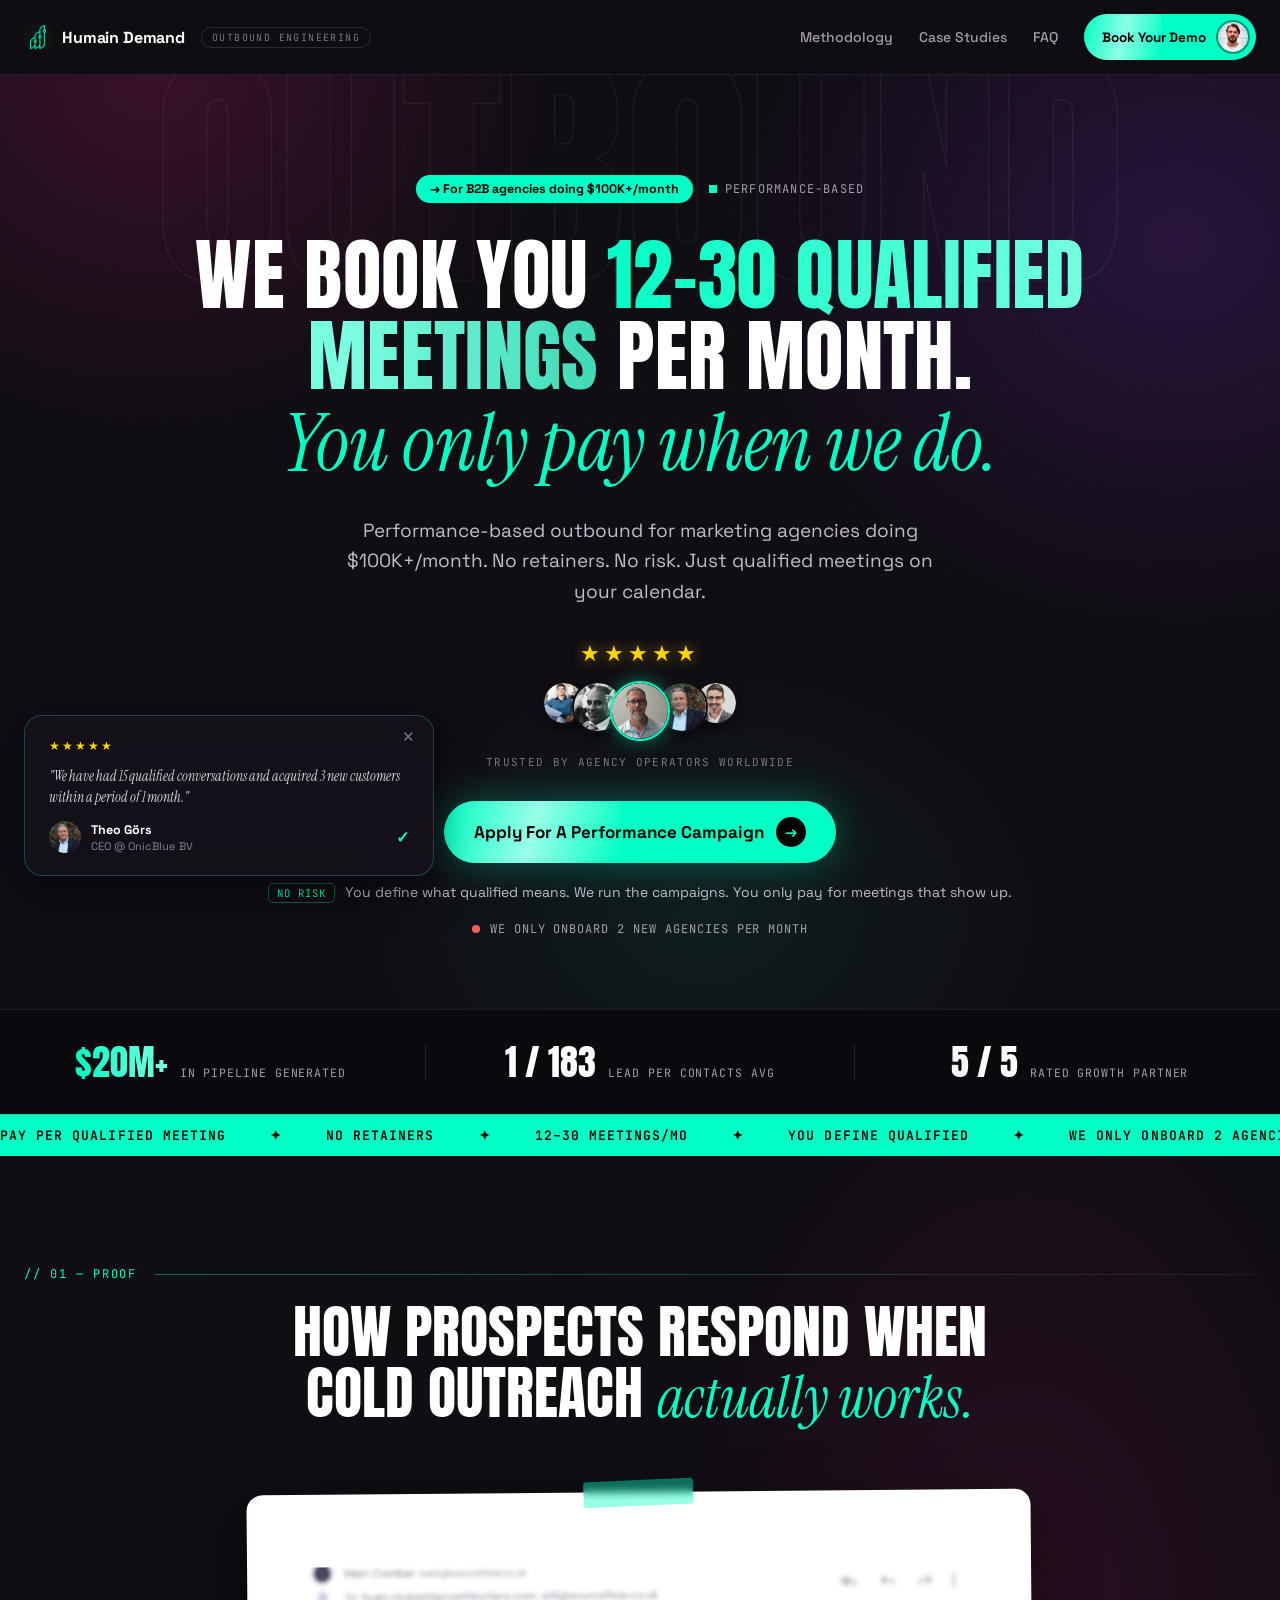
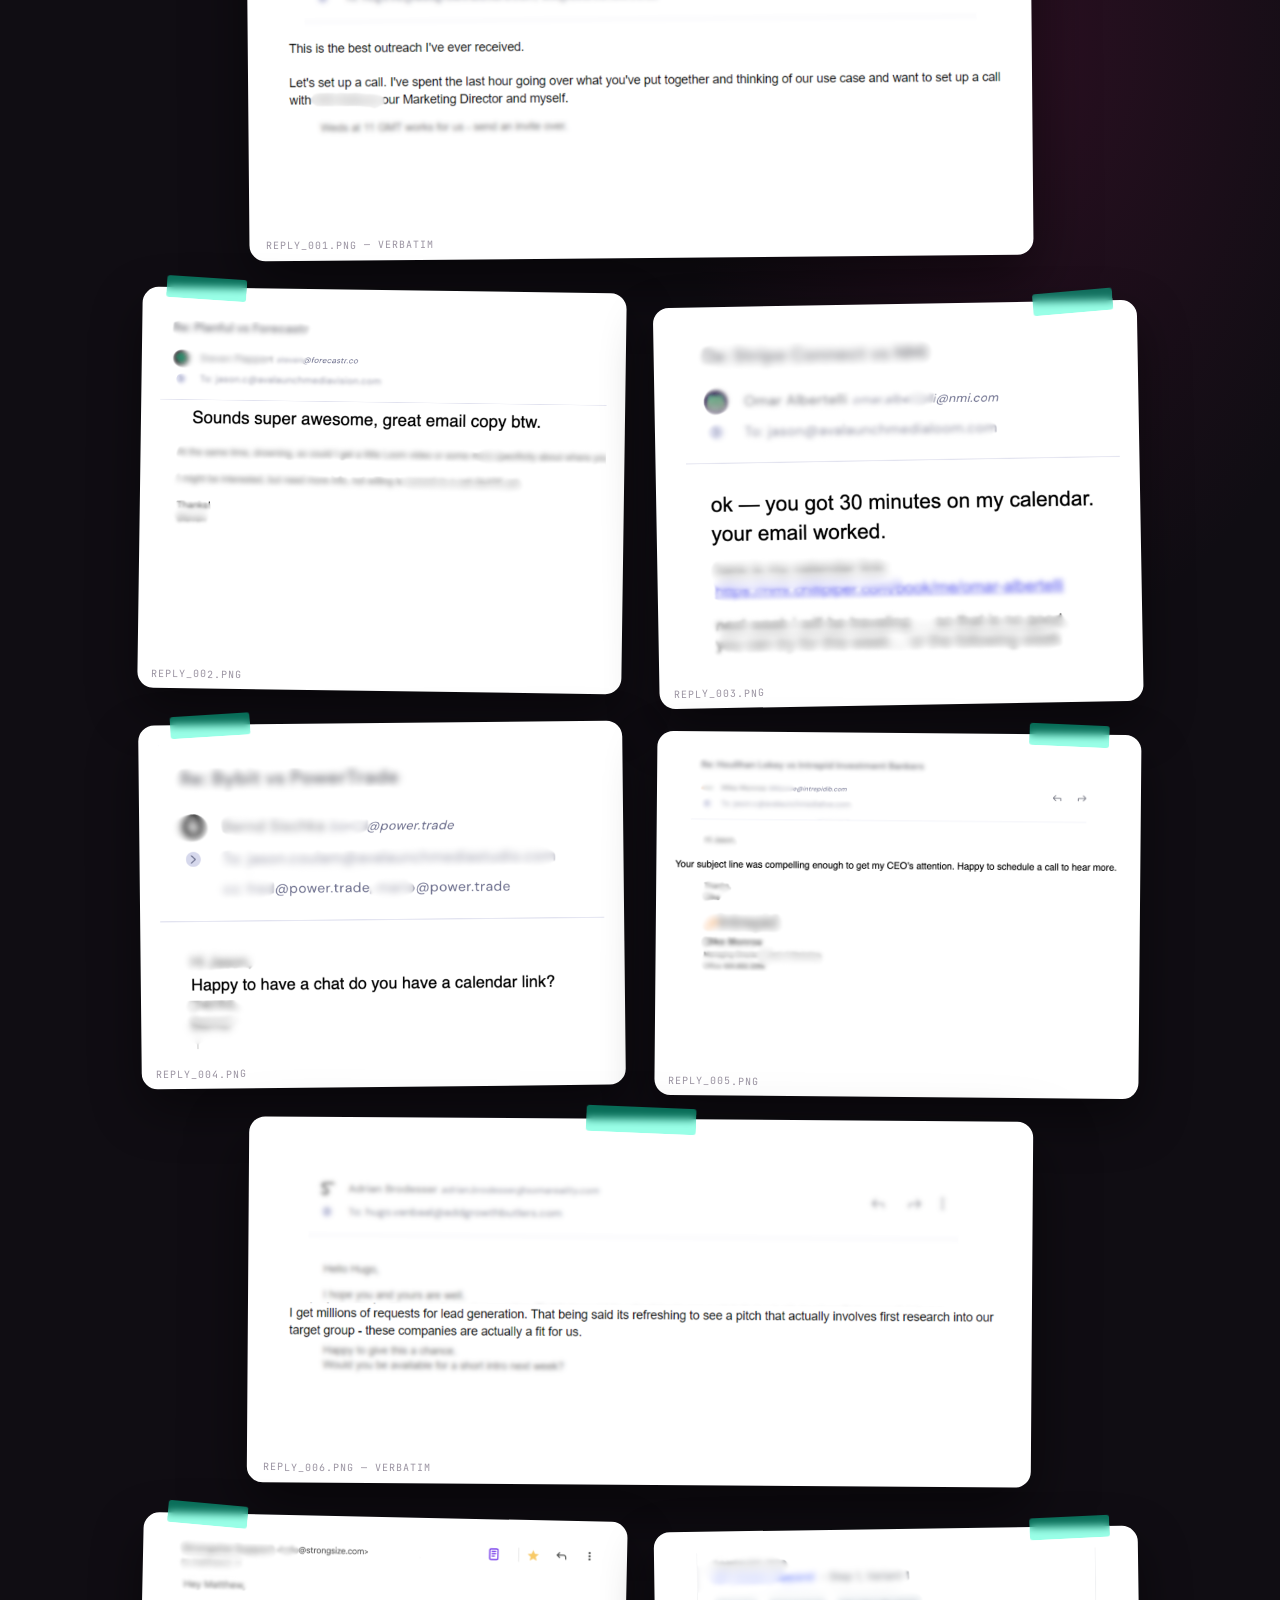
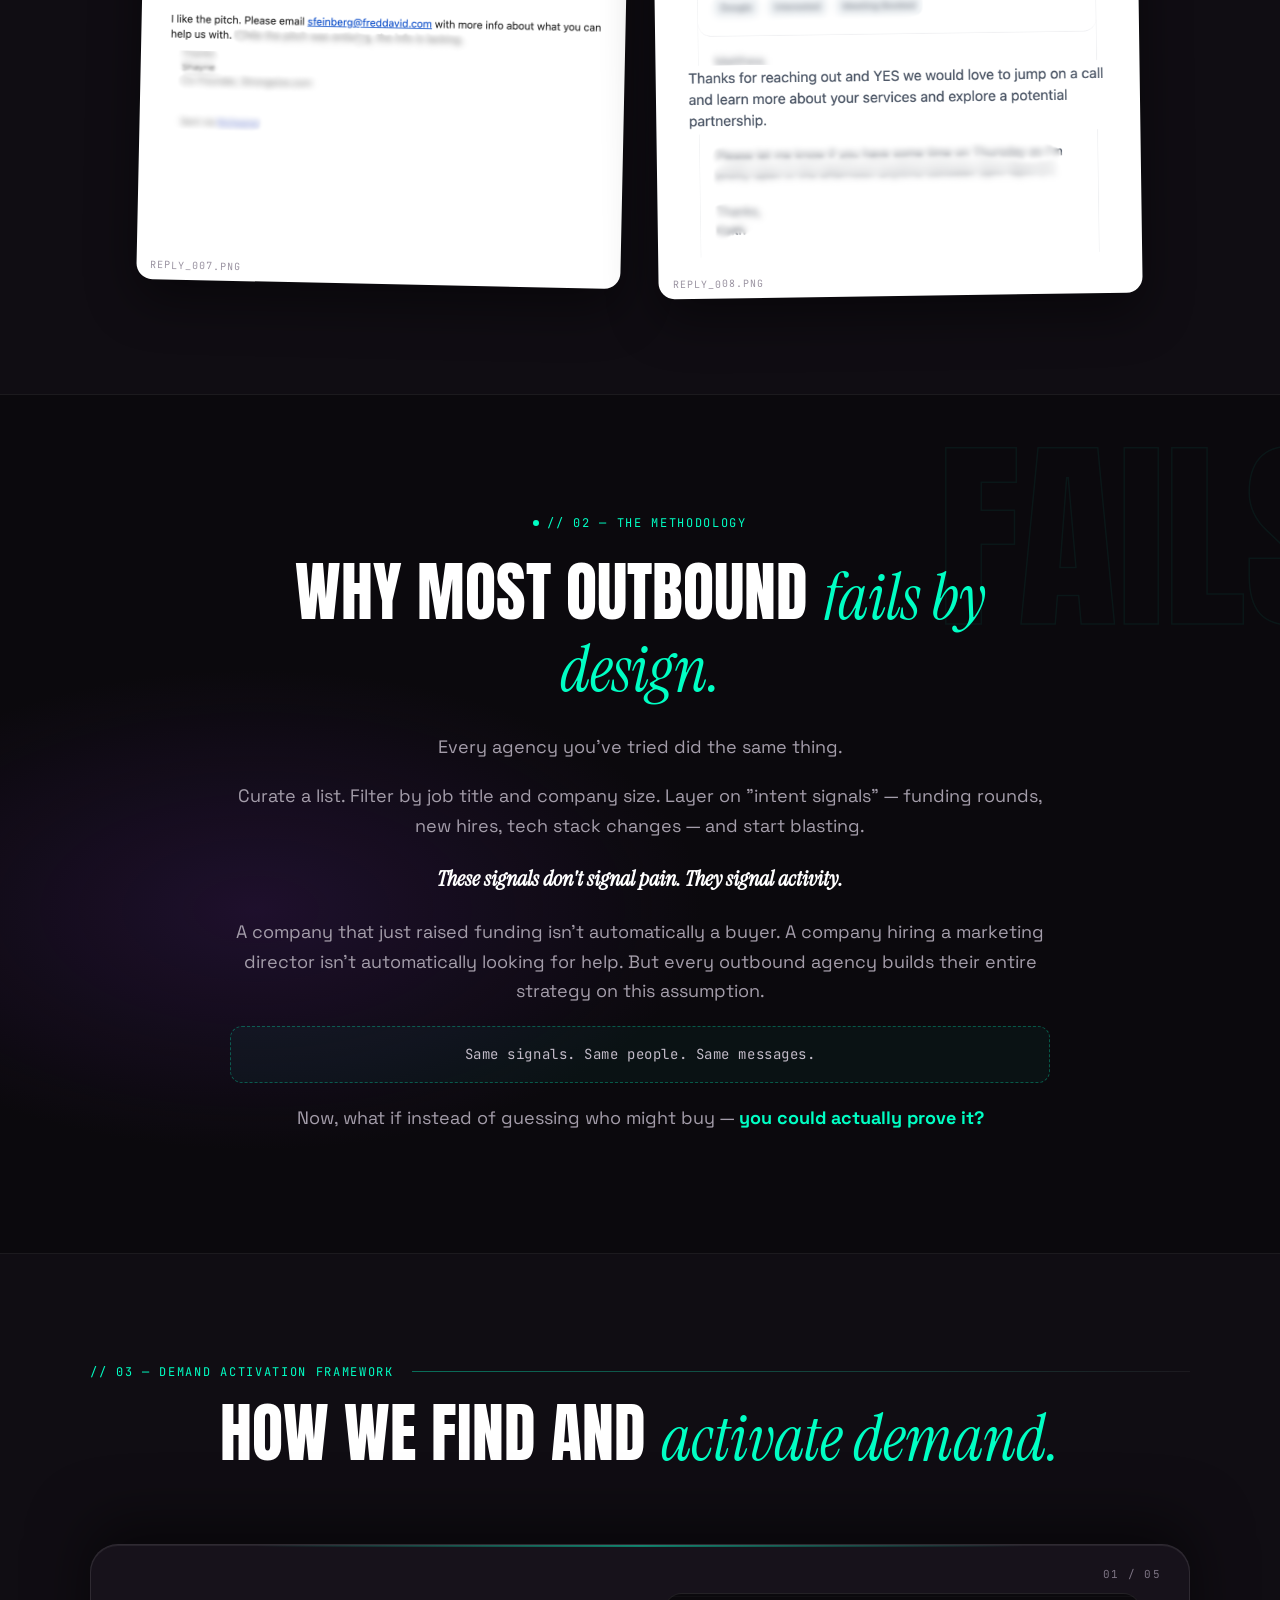
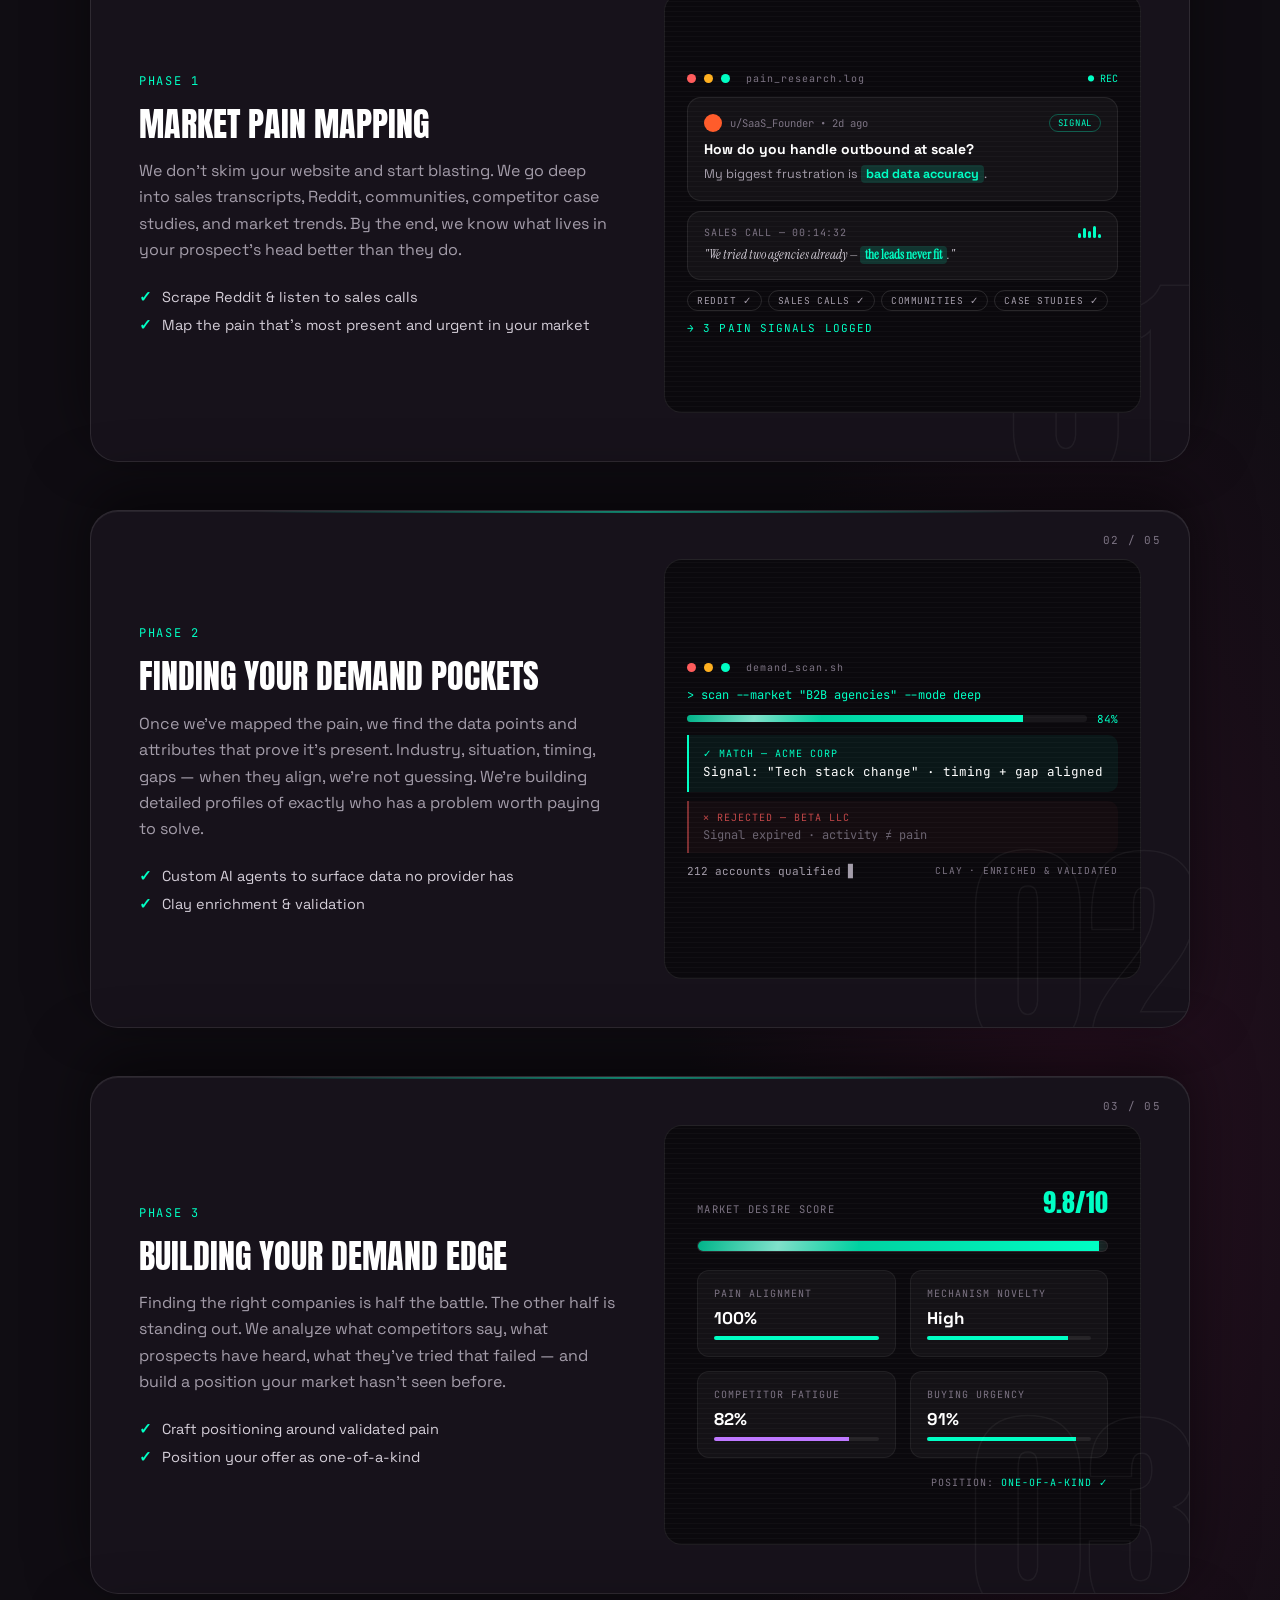
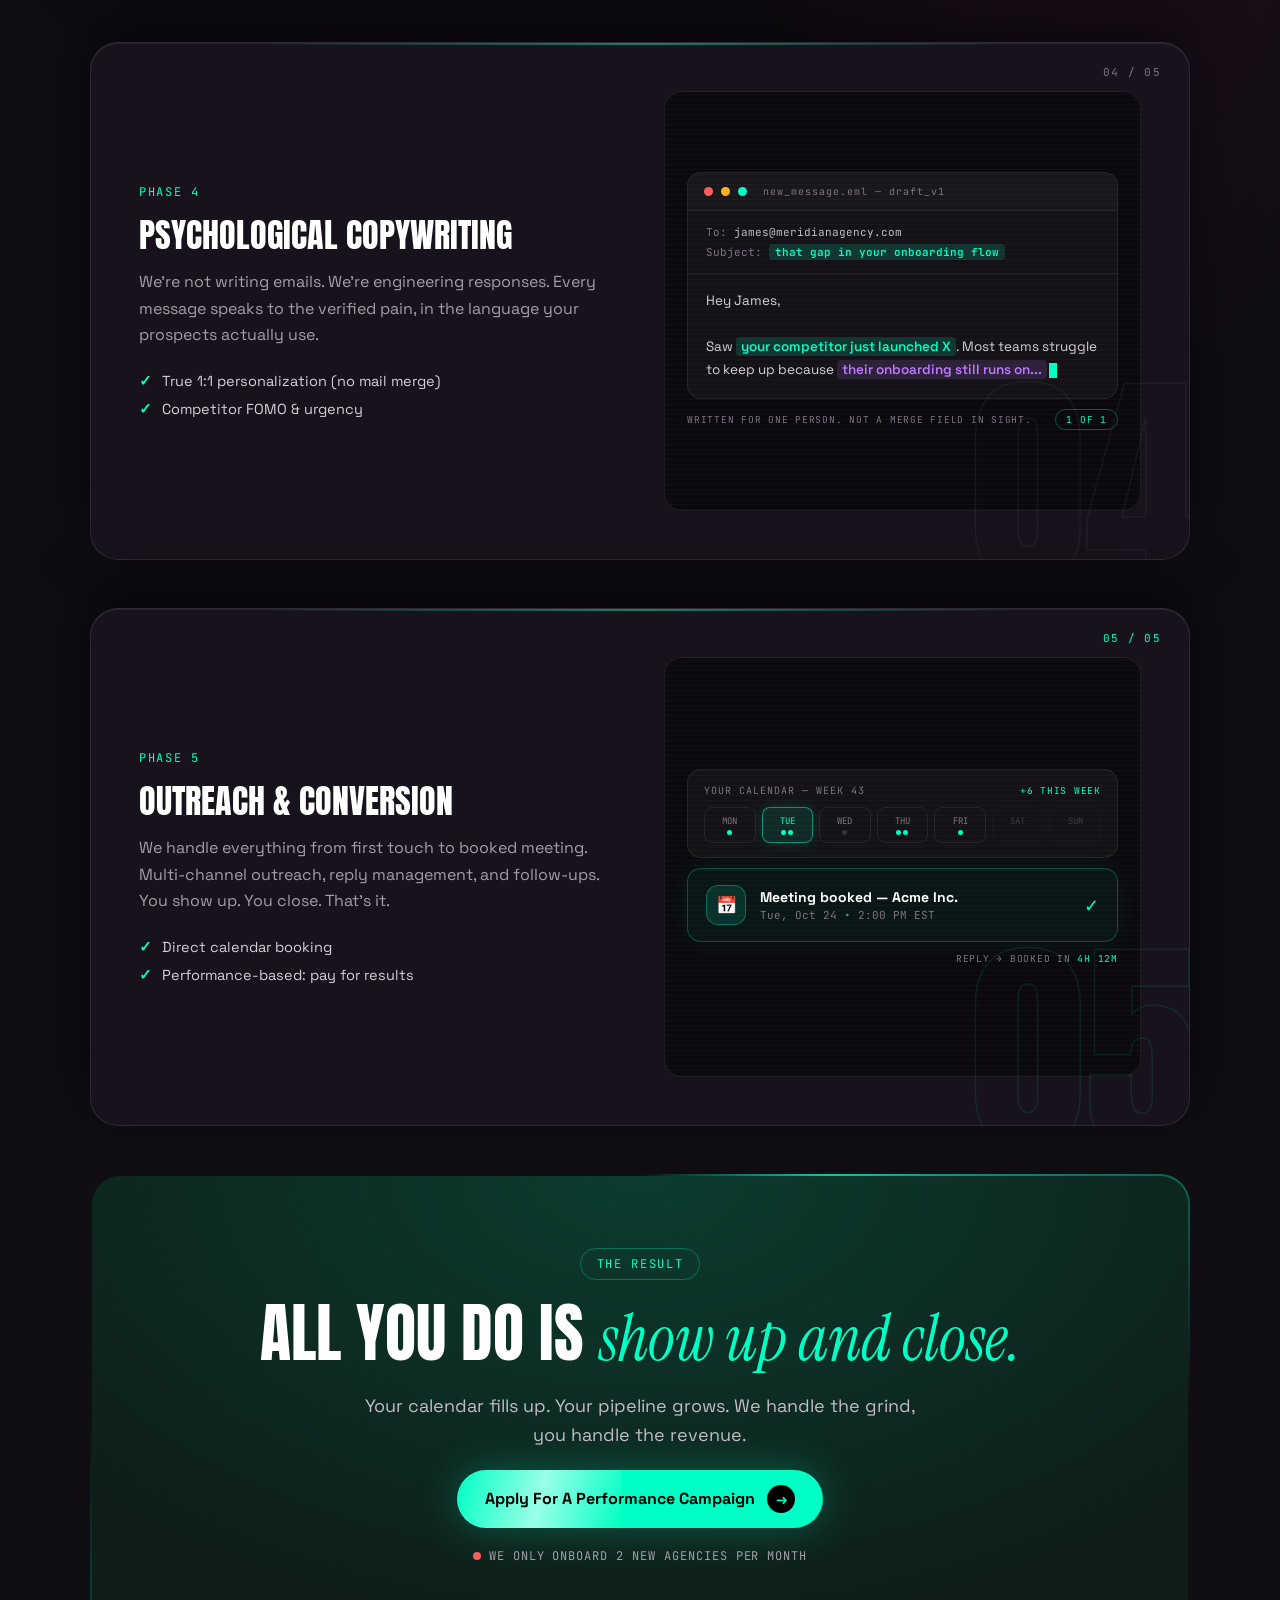
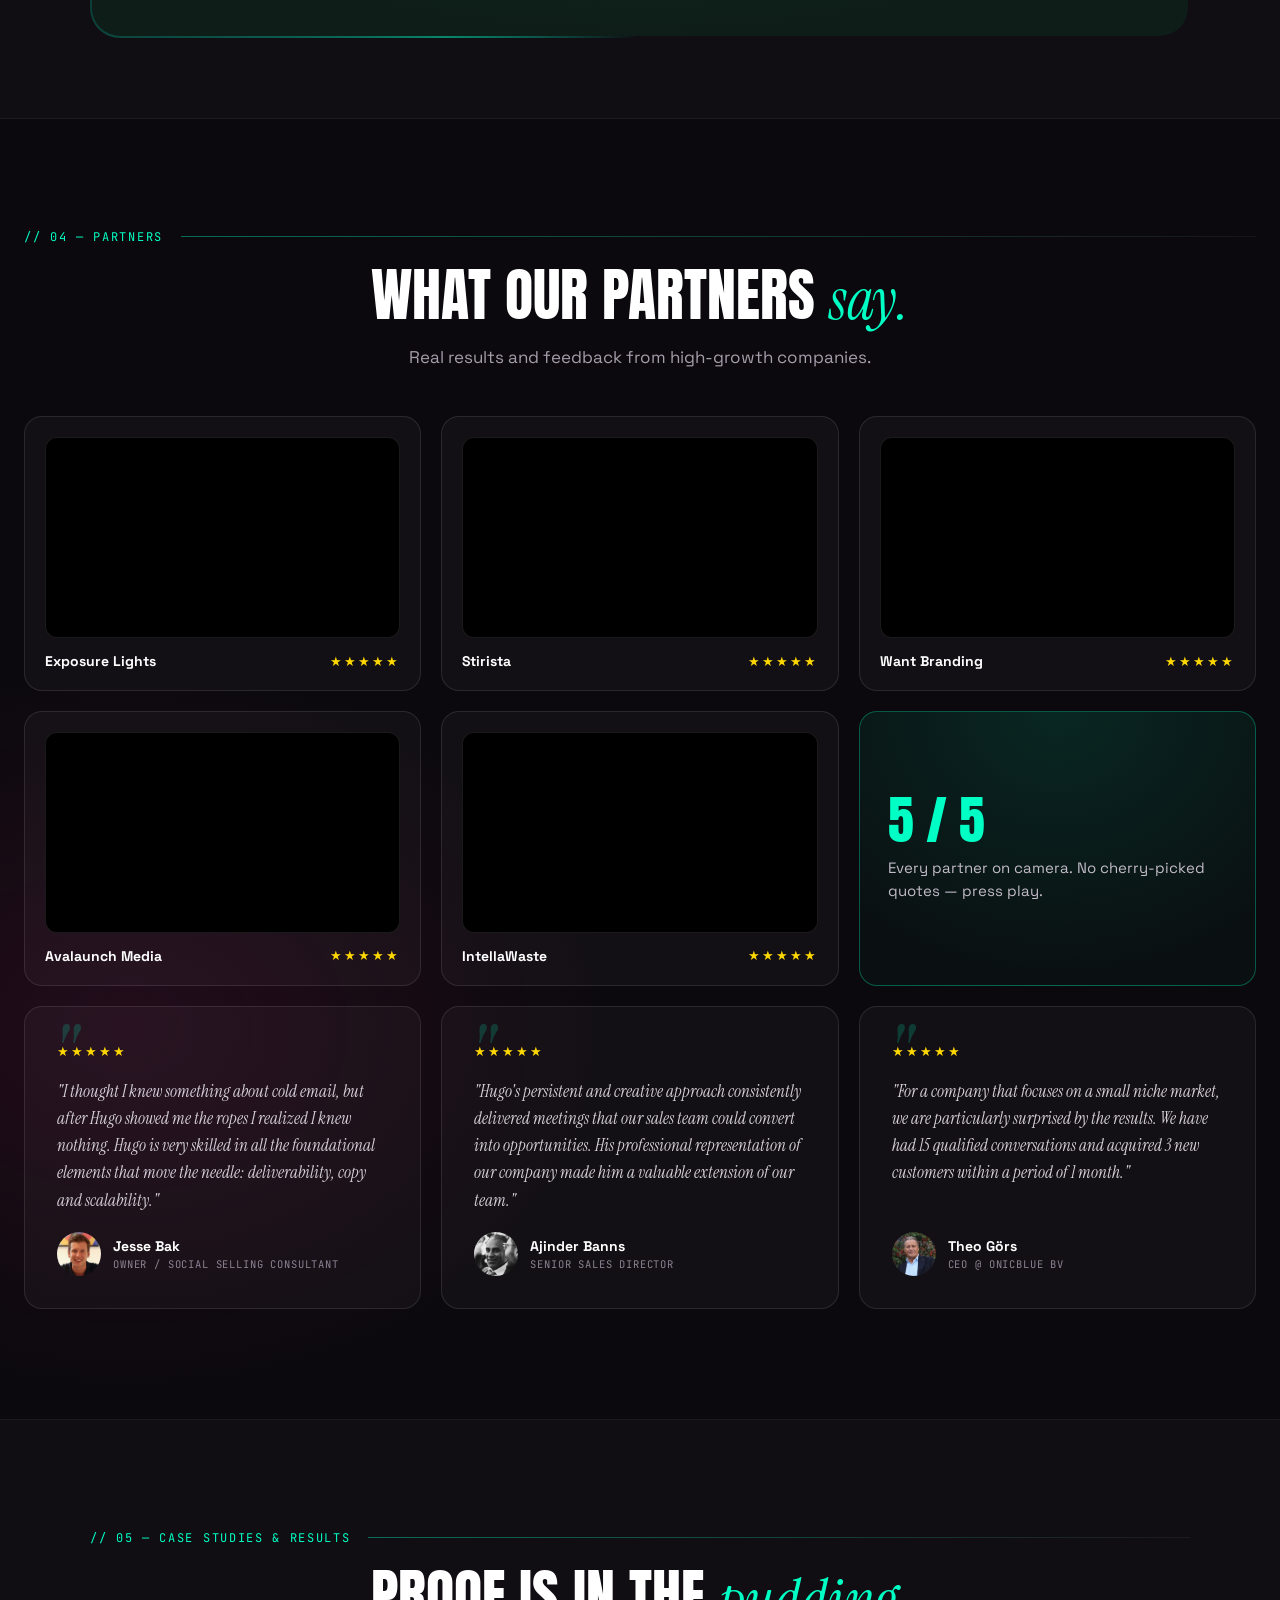
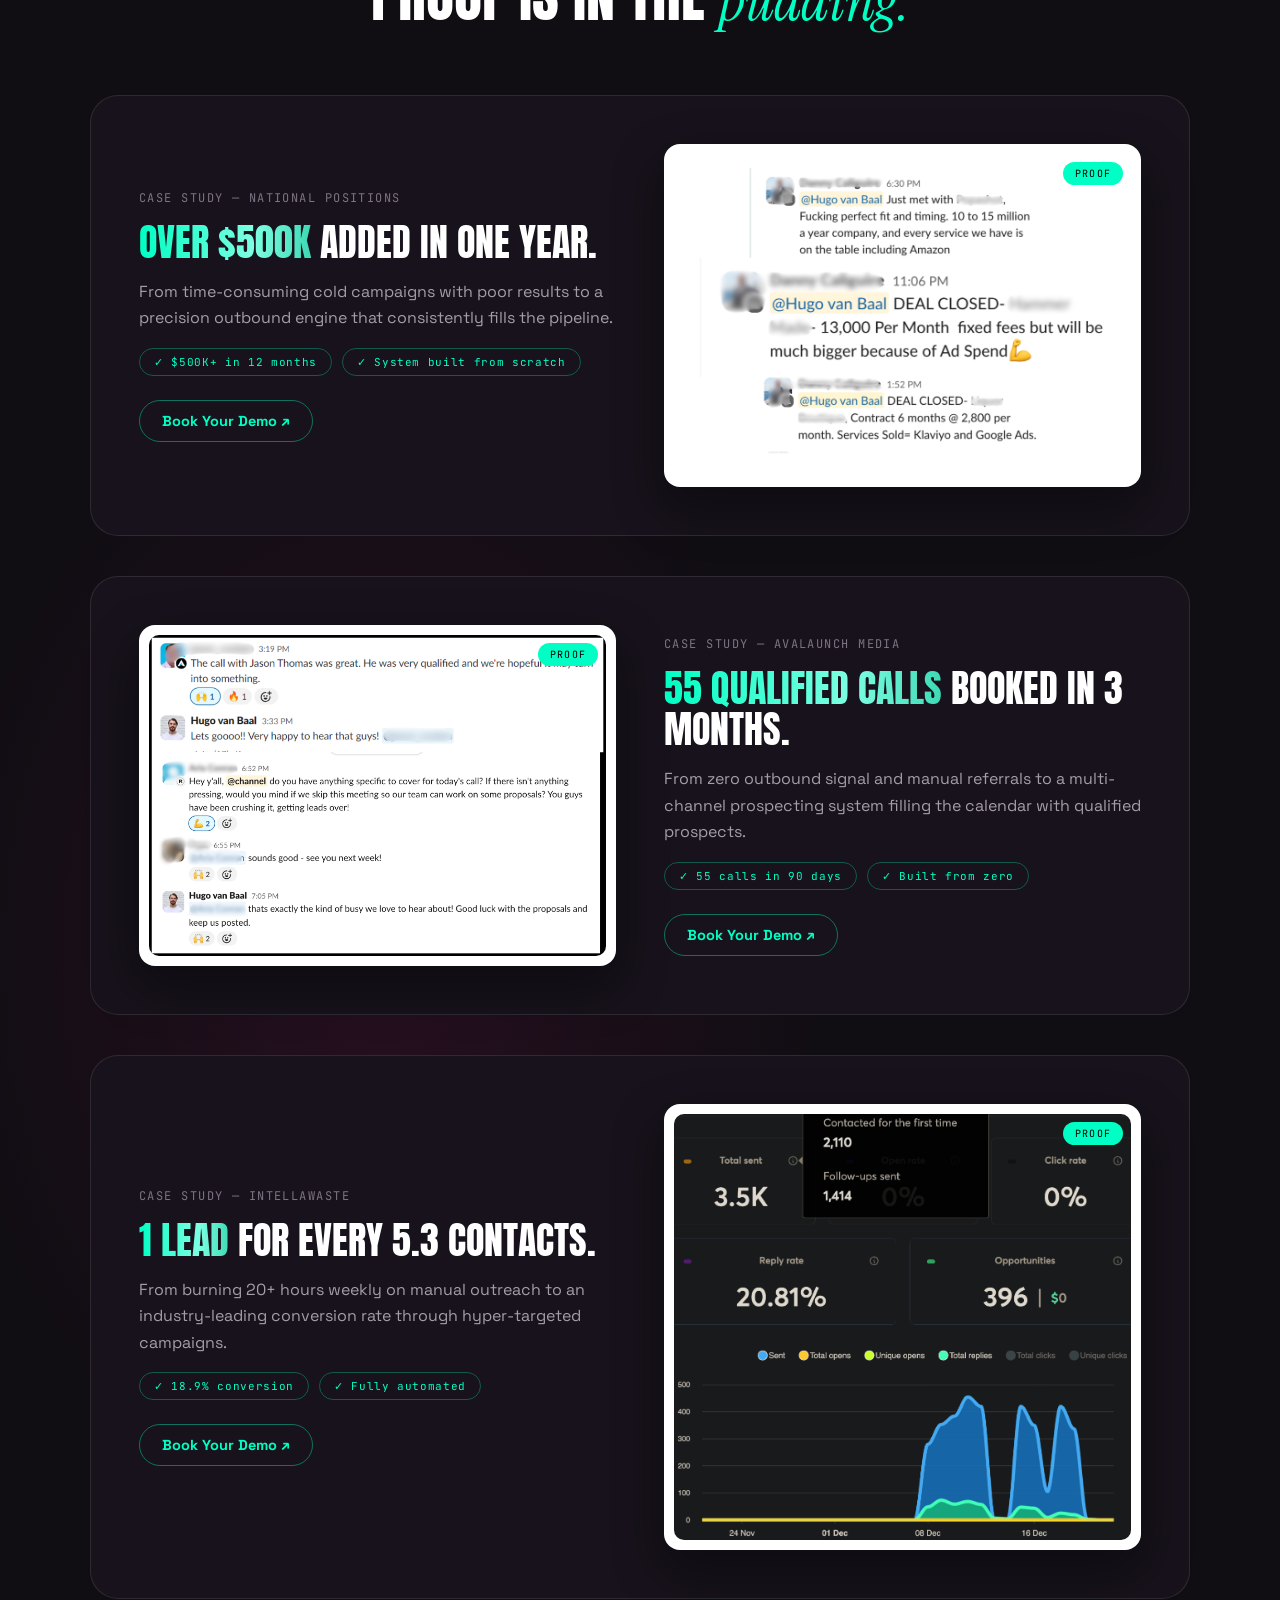
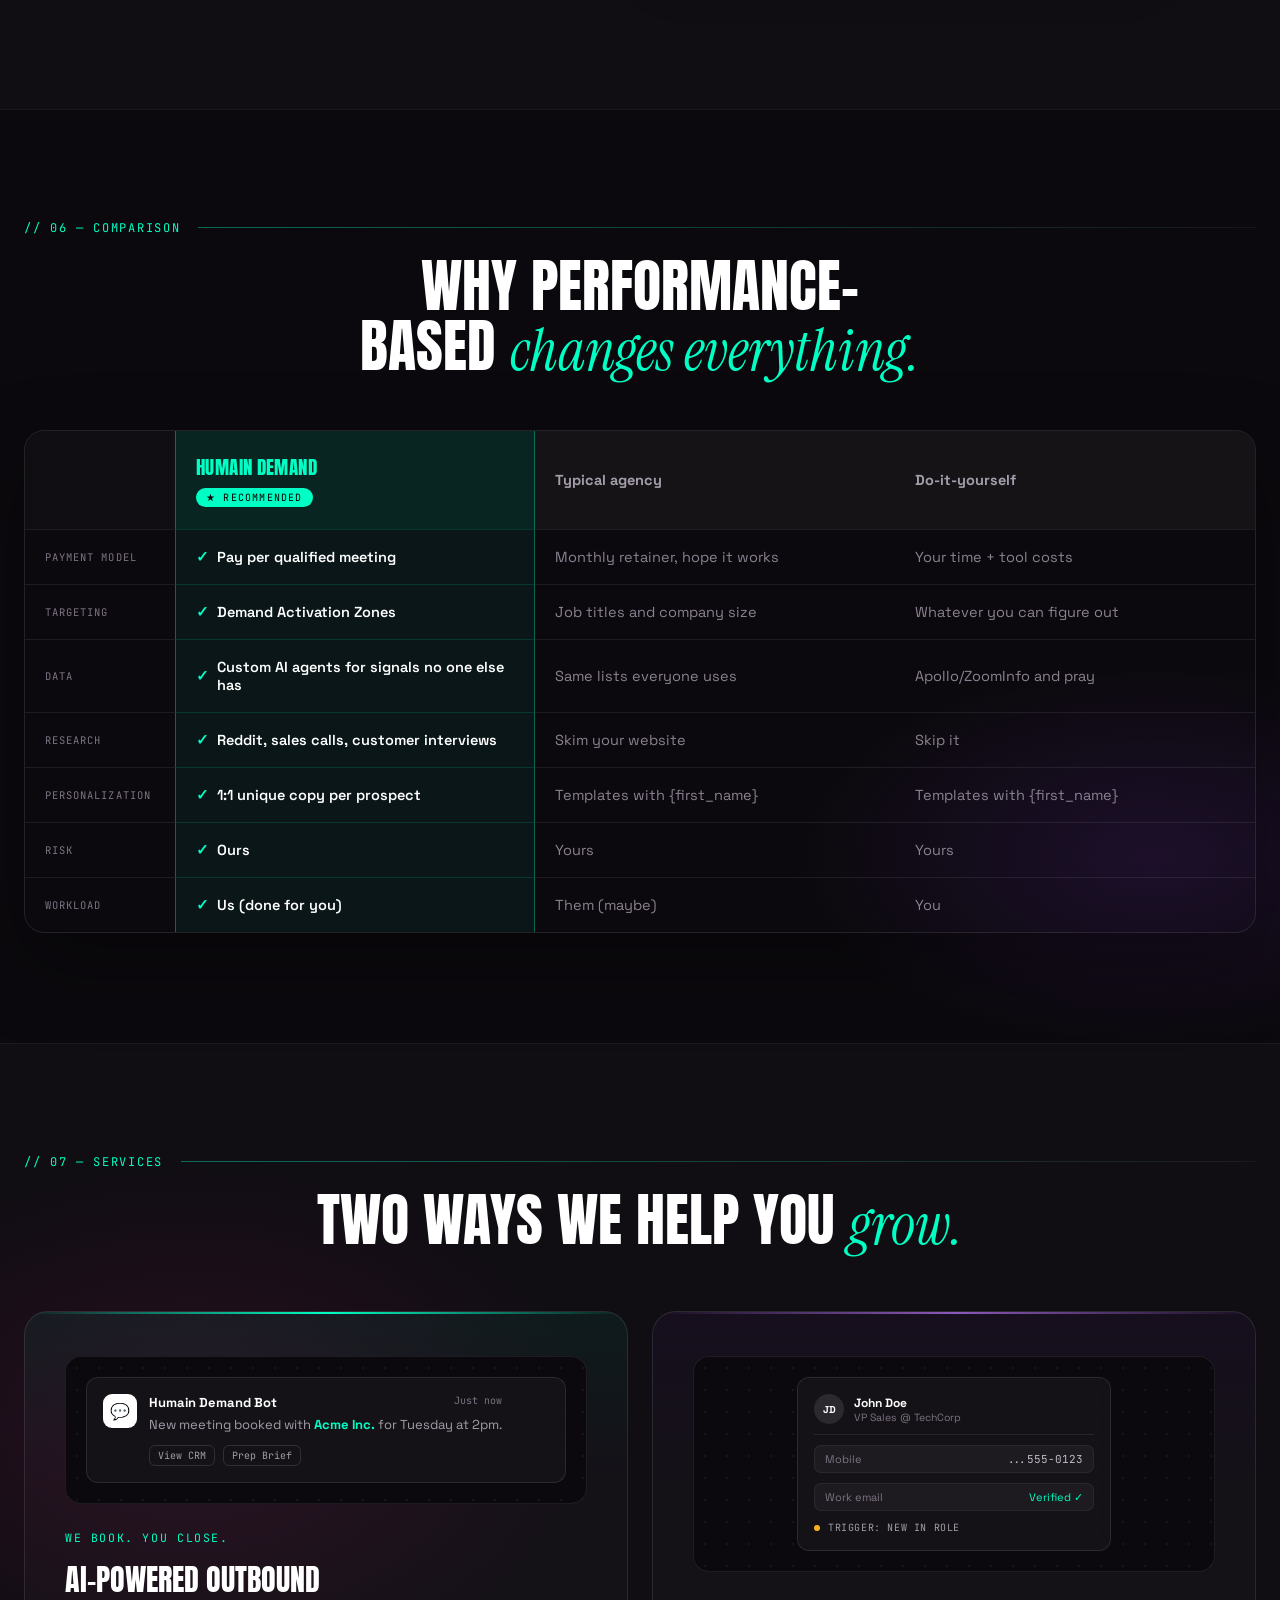
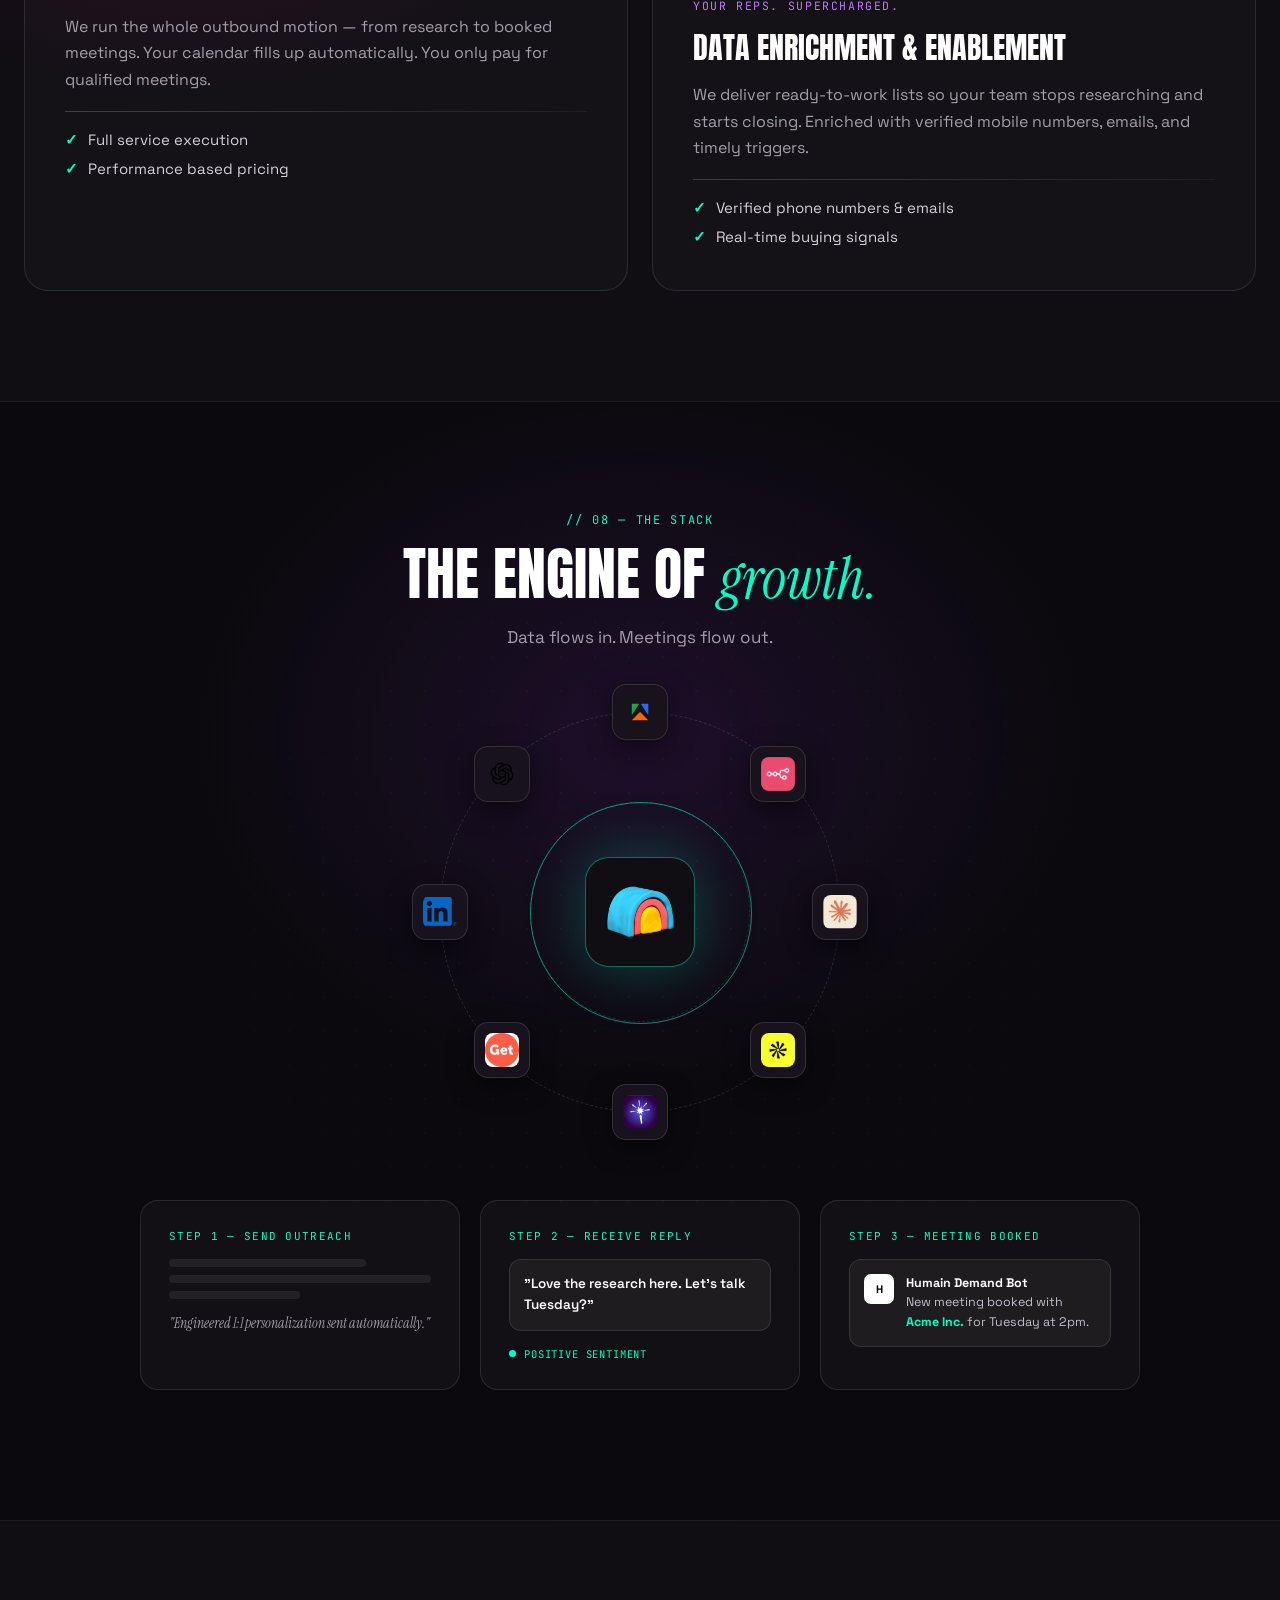
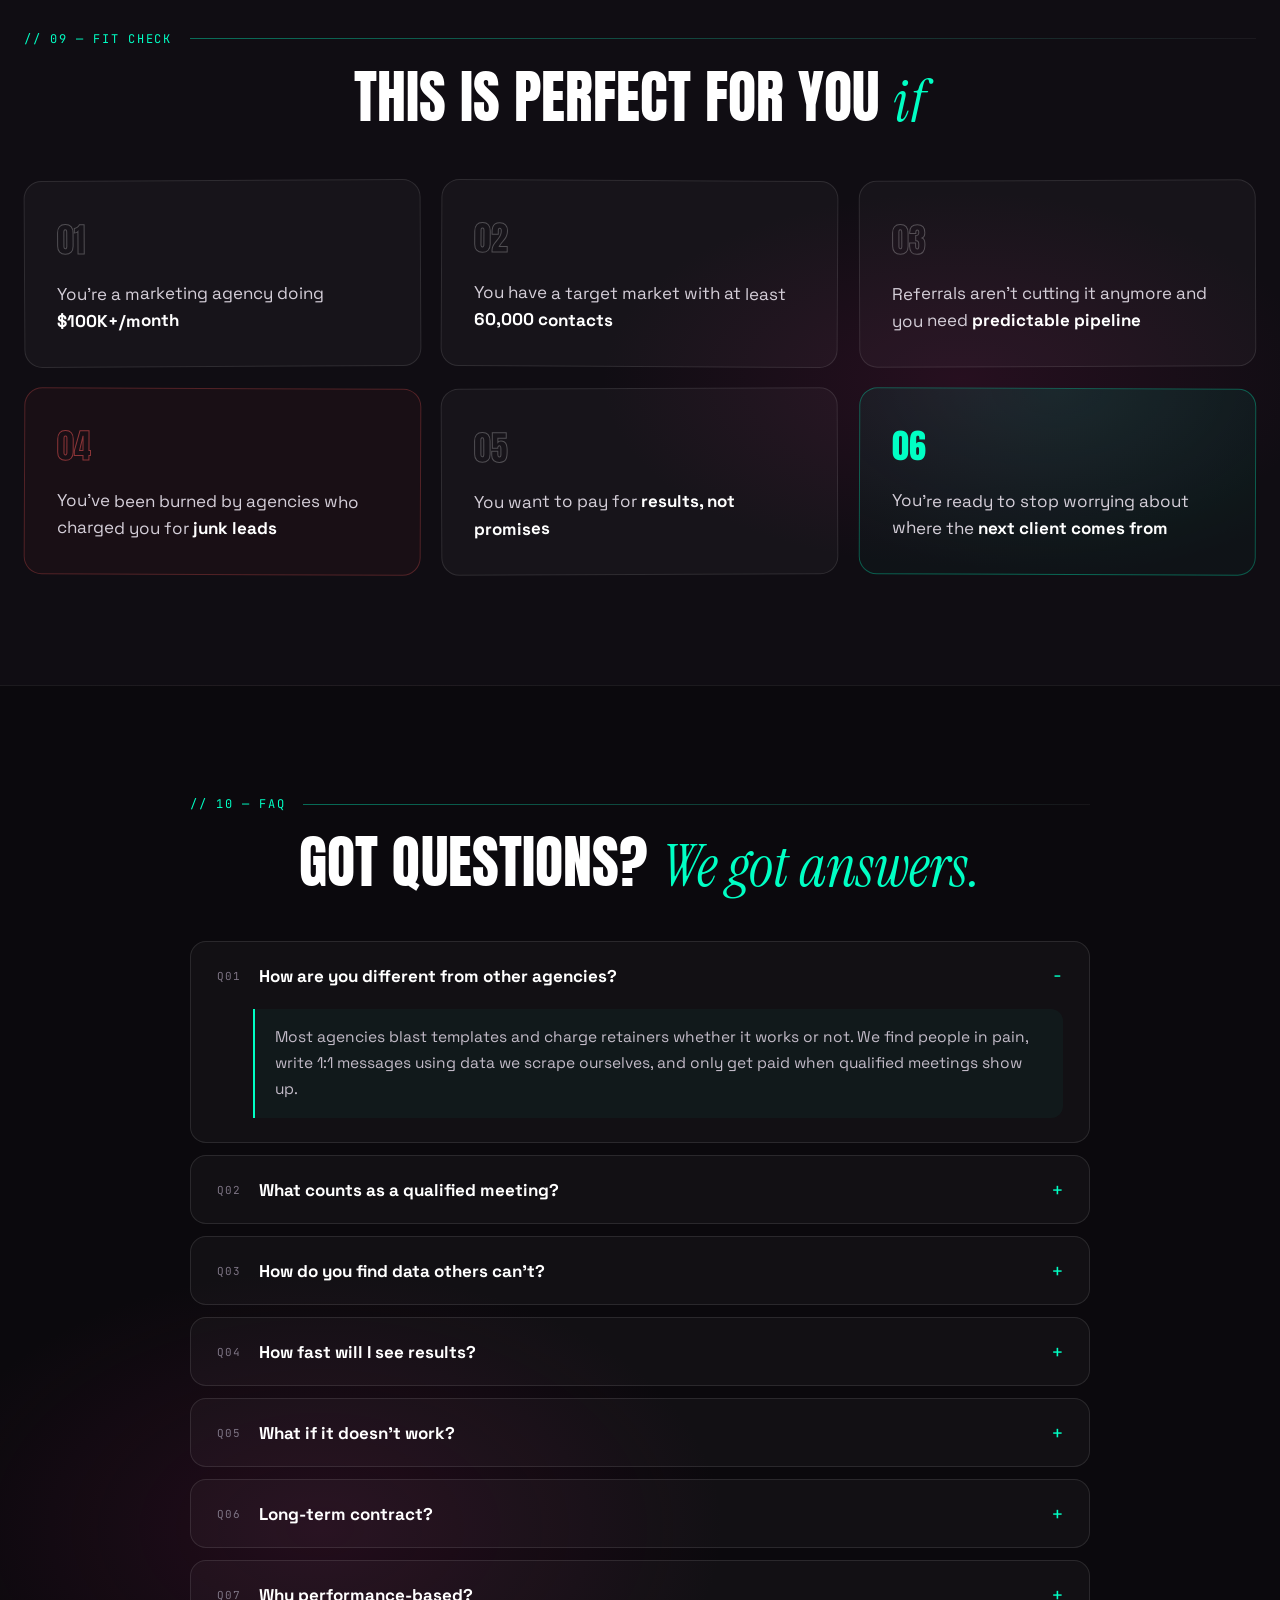
==== commit 5e447cb2: "Update National Positions case study to over $500K in one year Co-Authored-By: Claude Opus 5.5 <nore" ====
--- a/index.html
+++ b/index.html
@@ -697,10 +697,10 @@
       <div class="cs-card" style="position:relative;background:#17121b;border:1px solid rgba(255,255,255,.1);border-radius:28px;padding:48px;display:grid;grid-template-columns:minmax(0,1fr) minmax(0,1fr);gap:48px;align-items:center">
         <div style="display:flex;flex-direction:column;justify-content:center;gap:16px;position:relative">
           <span style="font-family:'JetBrains Mono',monospace;font-size:12px;letter-spacing:.12em;text-transform:uppercase;color:#7d7484">Case study — National Positions</span>
-          <h3 style="margin:0;font-family:'Anton',sans-serif;font-weight:400;font-size:38px;color:#fff;text-transform:uppercase;line-height:1.08"><span style="background:linear-gradient(90deg,#00ffc4,#7dffe2,#00b389,#00ffc4);background-size:200% 100%;-webkit-background-clip:text;background-clip:text;color:transparent;animation:gradientMove 5s linear infinite">$350K ARR</span> added in 7.5 months.</h3>
+          <h3 style="margin:0;font-family:'Anton',sans-serif;font-weight:400;font-size:38px;color:#fff;text-transform:uppercase;line-height:1.08"><span style="background:linear-gradient(90deg,#00ffc4,#7dffe2,#00b389,#00ffc4);background-size:200% 100%;-webkit-background-clip:text;background-clip:text;color:transparent;animation:gradientMove 5s linear infinite">Over $500K</span> added in one year.</h3>
           <p style="margin:0;font-size:16px;line-height:1.65;color:#a49daa">From time-consuming cold campaigns with poor results to a precision outbound engine that consistently fills the pipeline.</p>
           <div style="display:flex;gap:10px;flex-wrap:wrap">
-            <span style="font-family:'JetBrains Mono',monospace;font-size:11px;letter-spacing:.06em;color:#00ffc4;border:1px solid rgba(0,255,196,.3);border-radius:999px;padding:6px 14px">✓ $350K new ARR</span>
+            <span style="font-family:'JetBrains Mono',monospace;font-size:11px;letter-spacing:.06em;color:#00ffc4;border:1px solid rgba(0,255,196,.3);border-radius:999px;padding:6px 14px">✓ $500K+ in 12 months</span>
             <span style="font-family:'JetBrains Mono',monospace;font-size:11px;letter-spacing:.06em;color:#00ffc4;border:1px solid rgba(0,255,196,.3);border-radius:999px;padding:6px 14px">✓ System built from scratch</span>
           </div>
           <a class="hv36" href="https://cal.com/hugo-van-baal-agjtxz/30min?overlayCalendar=true" data-book="1" data-cal-namespace="30min" data-cal-link="hugo-van-baal-agjtxz/30min" data-cal-config='{"layout":"month_view","theme":"dark"}' style="display:inline-flex;align-items:center;gap:10px;border:1px solid rgba(0,255,196,.4);color:#00ffc4;font-weight:700;font-size:14.5px;padding:11px 22px;border-radius:999px;width:fit-content;margin-top:8px;transition:background .3s">Book Your Demo ↗</a>
@@ -1066,8 +1066,8 @@
       </div>
       <span style="font-family:'JetBrains Mono',monospace;font-size:12px;letter-spacing:.06em;color:#7d7484">© 2026 Humain Demand · Outbound engineering</span>
       <div style="display:flex;gap:20px;font-size:13px">
-        <a class="hv58" href="#" style="color:#a49daa">Twitter</a>
-        <a class="hv59" href="#" style="color:#a49daa">LinkedIn</a>
+        <a class="hv58" href="/privacy" style="color:#a49daa">Privacy Policy</a>
+        <a class="hv59" href="/terms" style="color:#a49daa">Terms &amp; Conditions</a>
       </div>
     </div>
     <div class="footer-giant" style="font-family:'Anton',sans-serif;font-size:clamp(60px,9.5vw,140px);line-height:.95;text-transform:uppercase;text-align:center;color:transparent;-webkit-text-stroke:1.5px rgba(255,255,255,.06);white-space:nowrap;user-select:none;margin-bottom:-30px">Humain Demand</div>
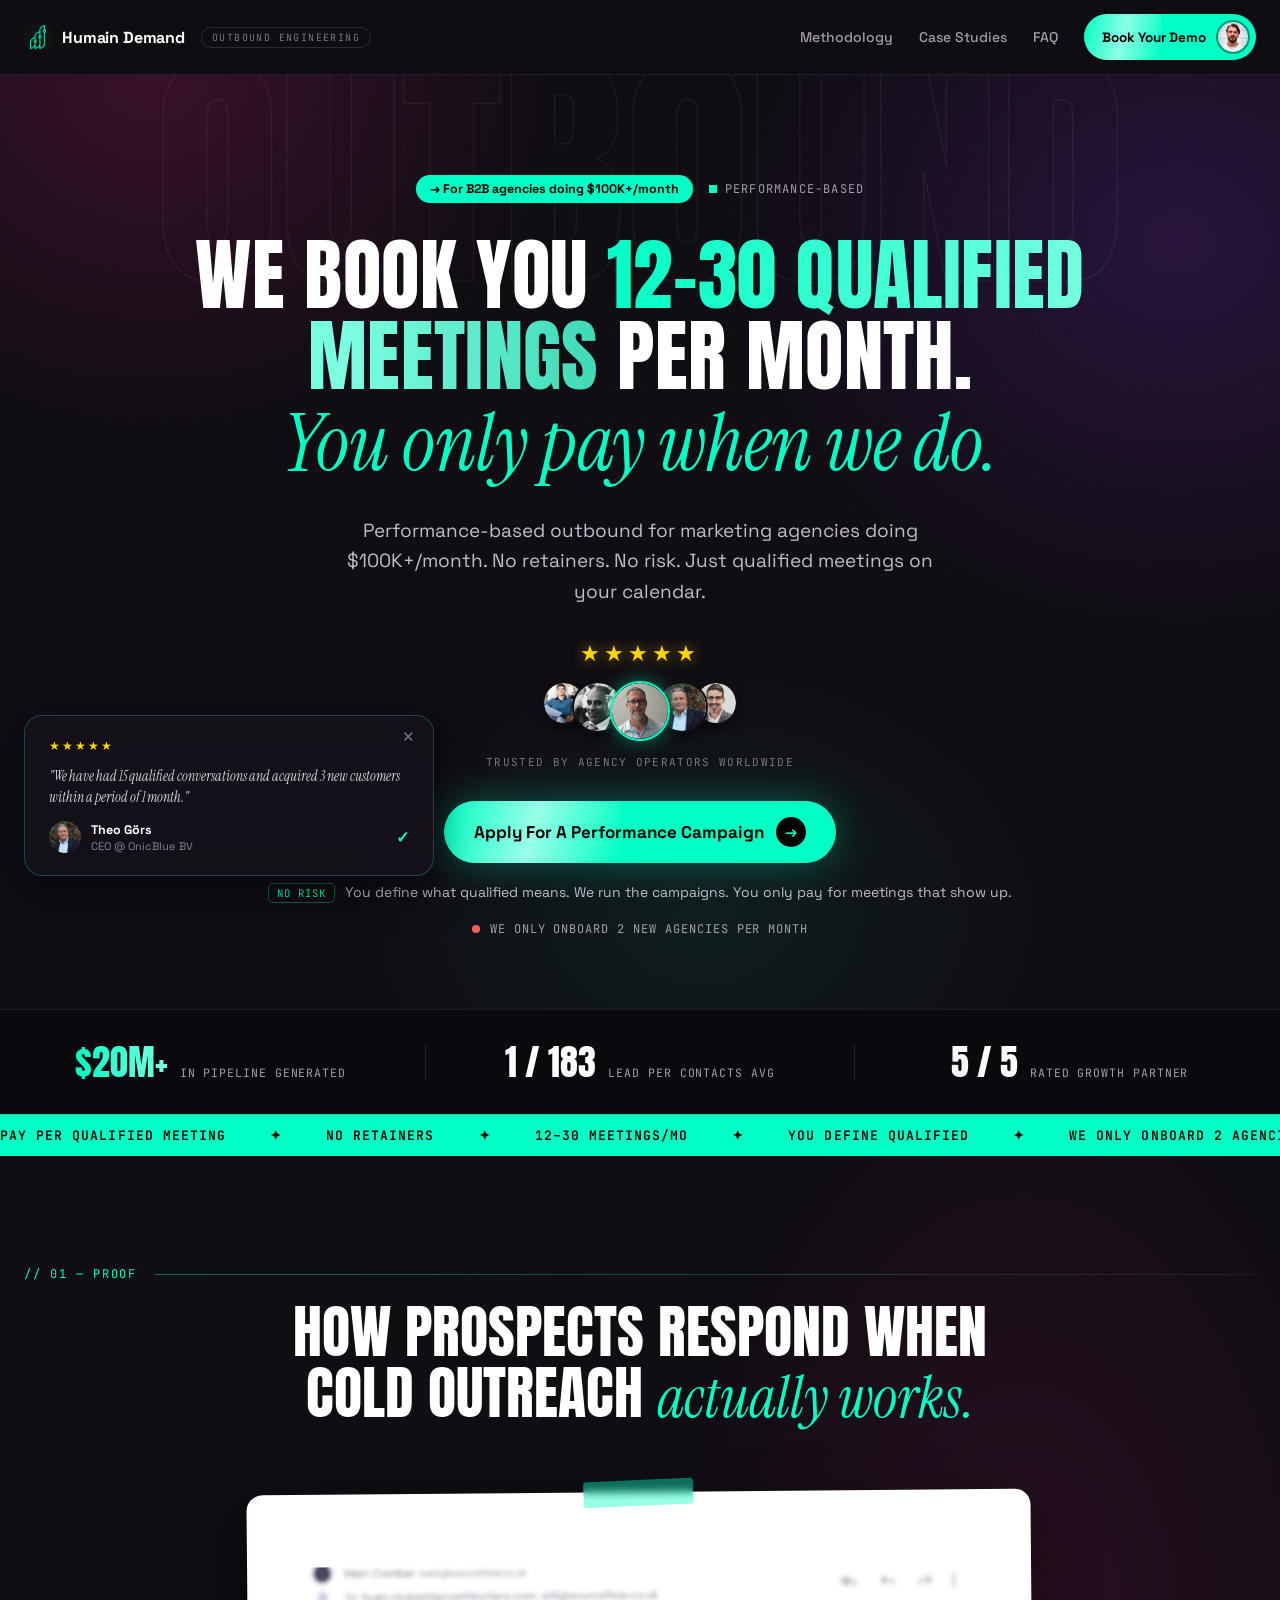
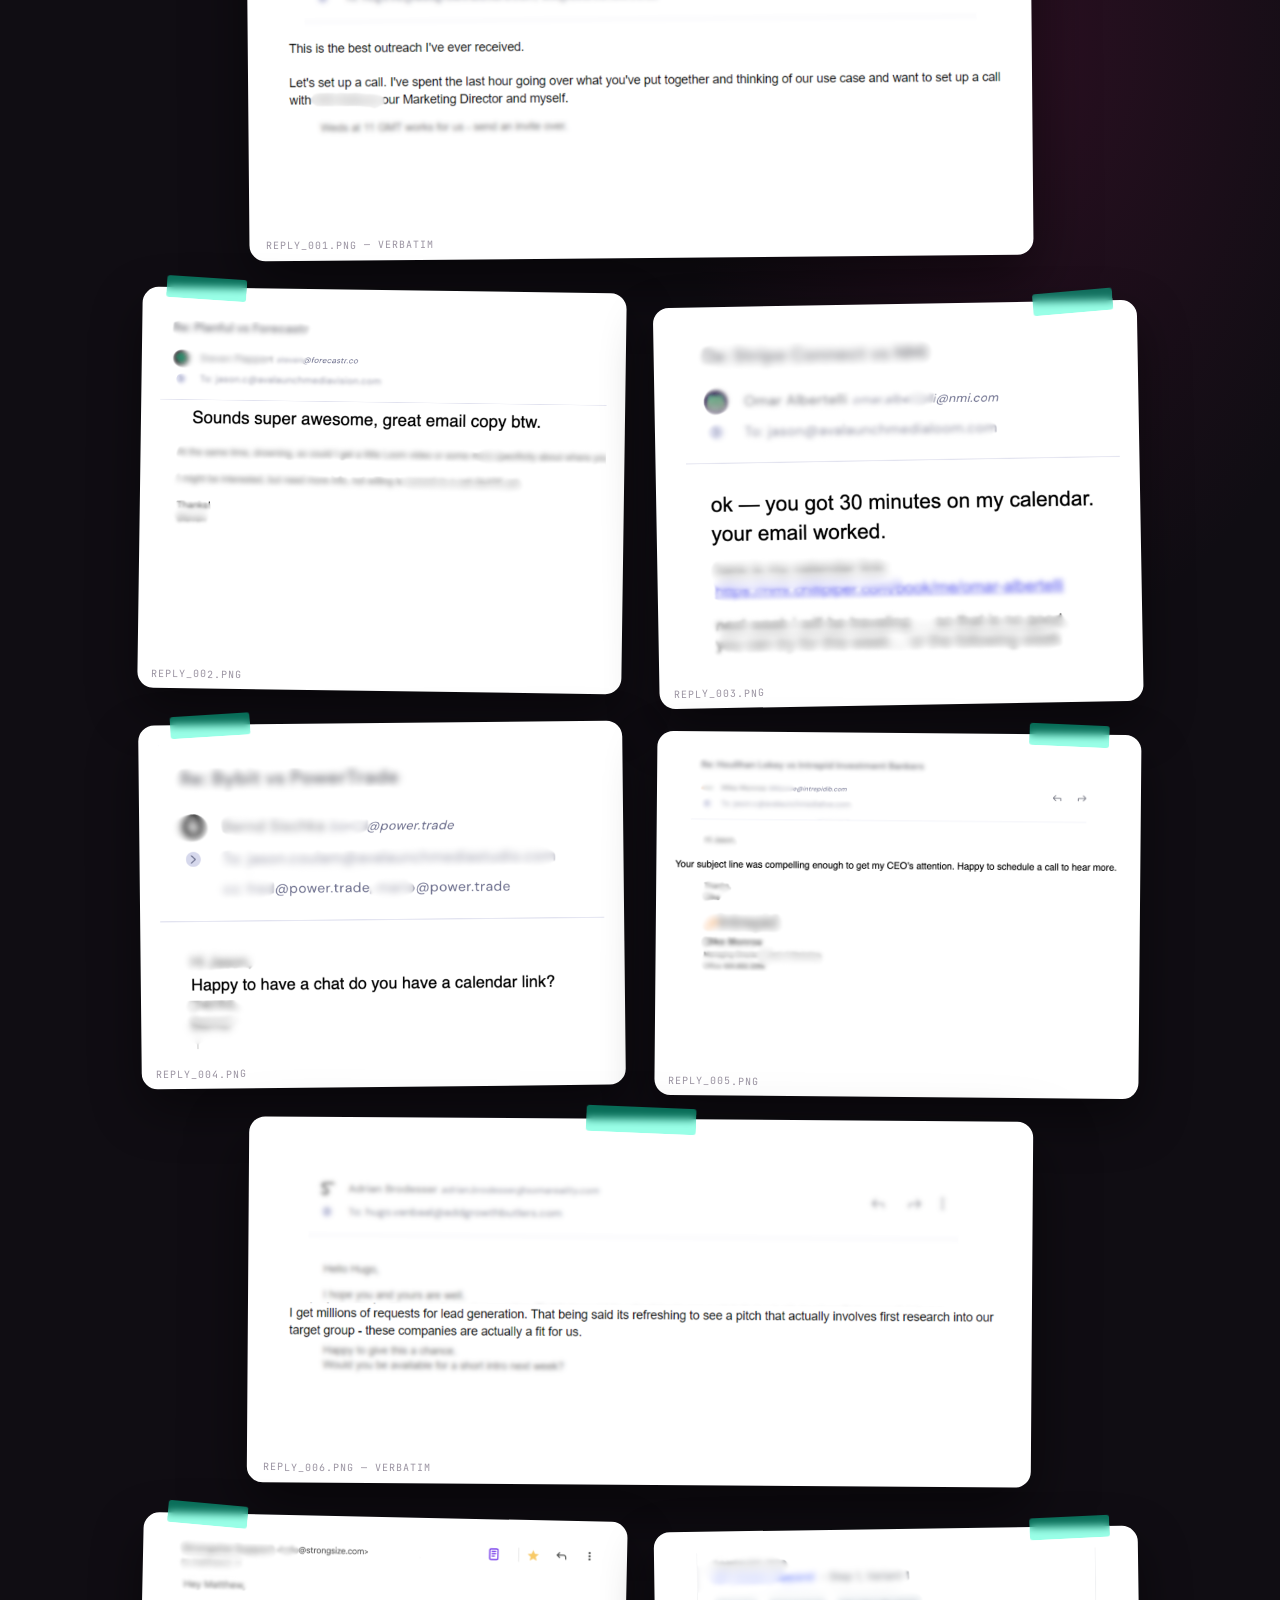
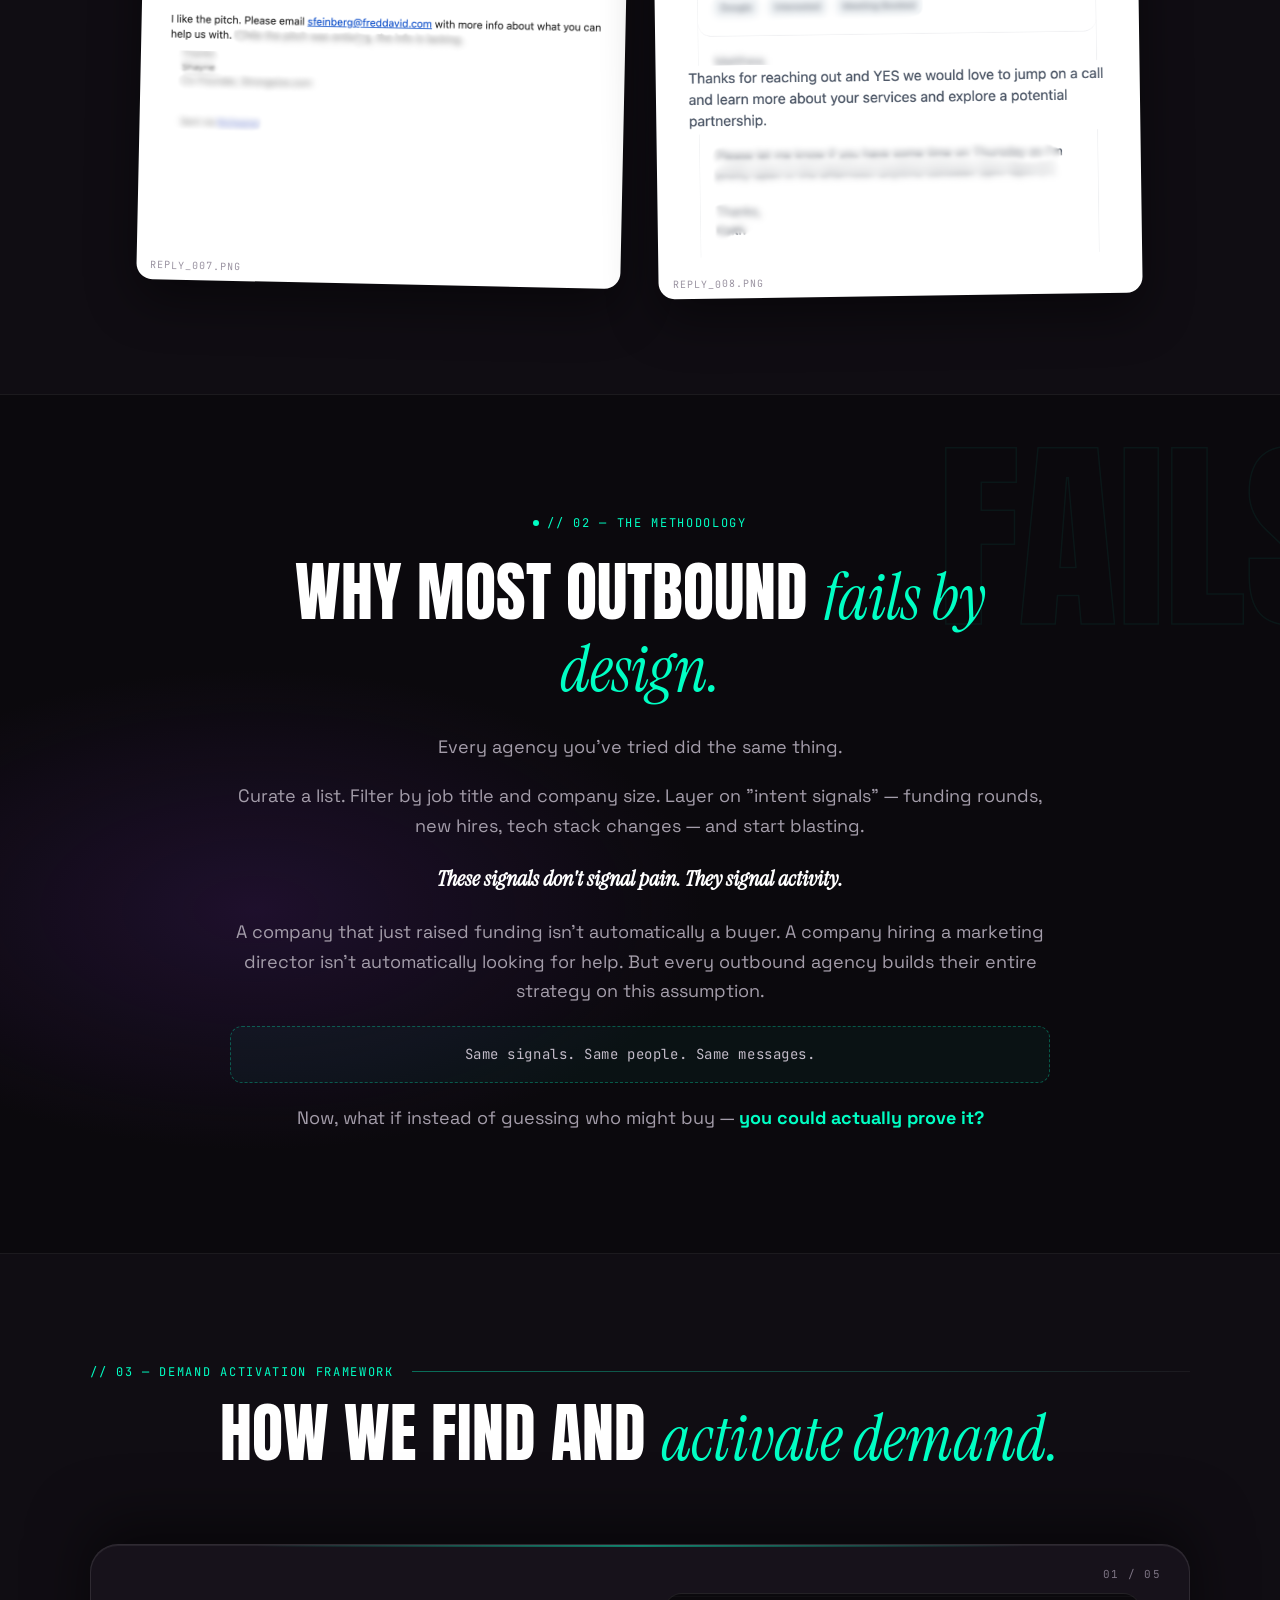
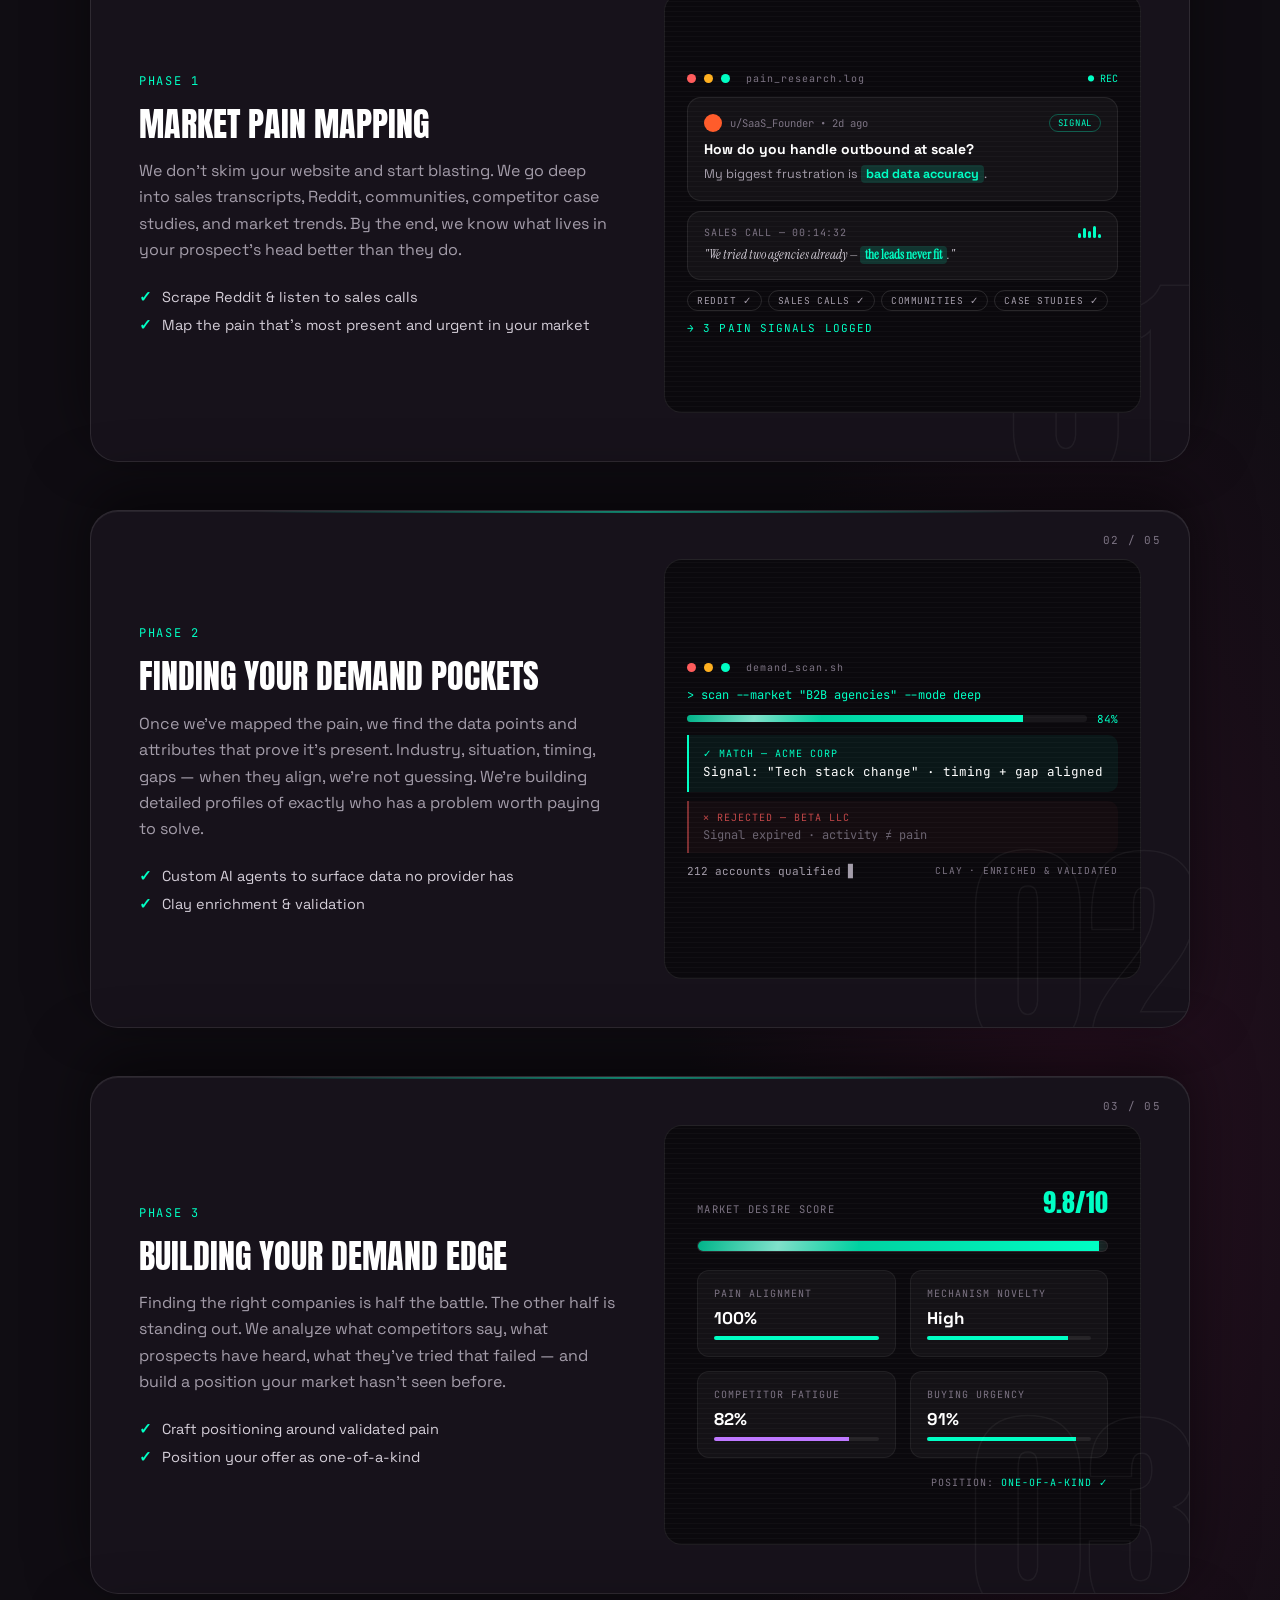
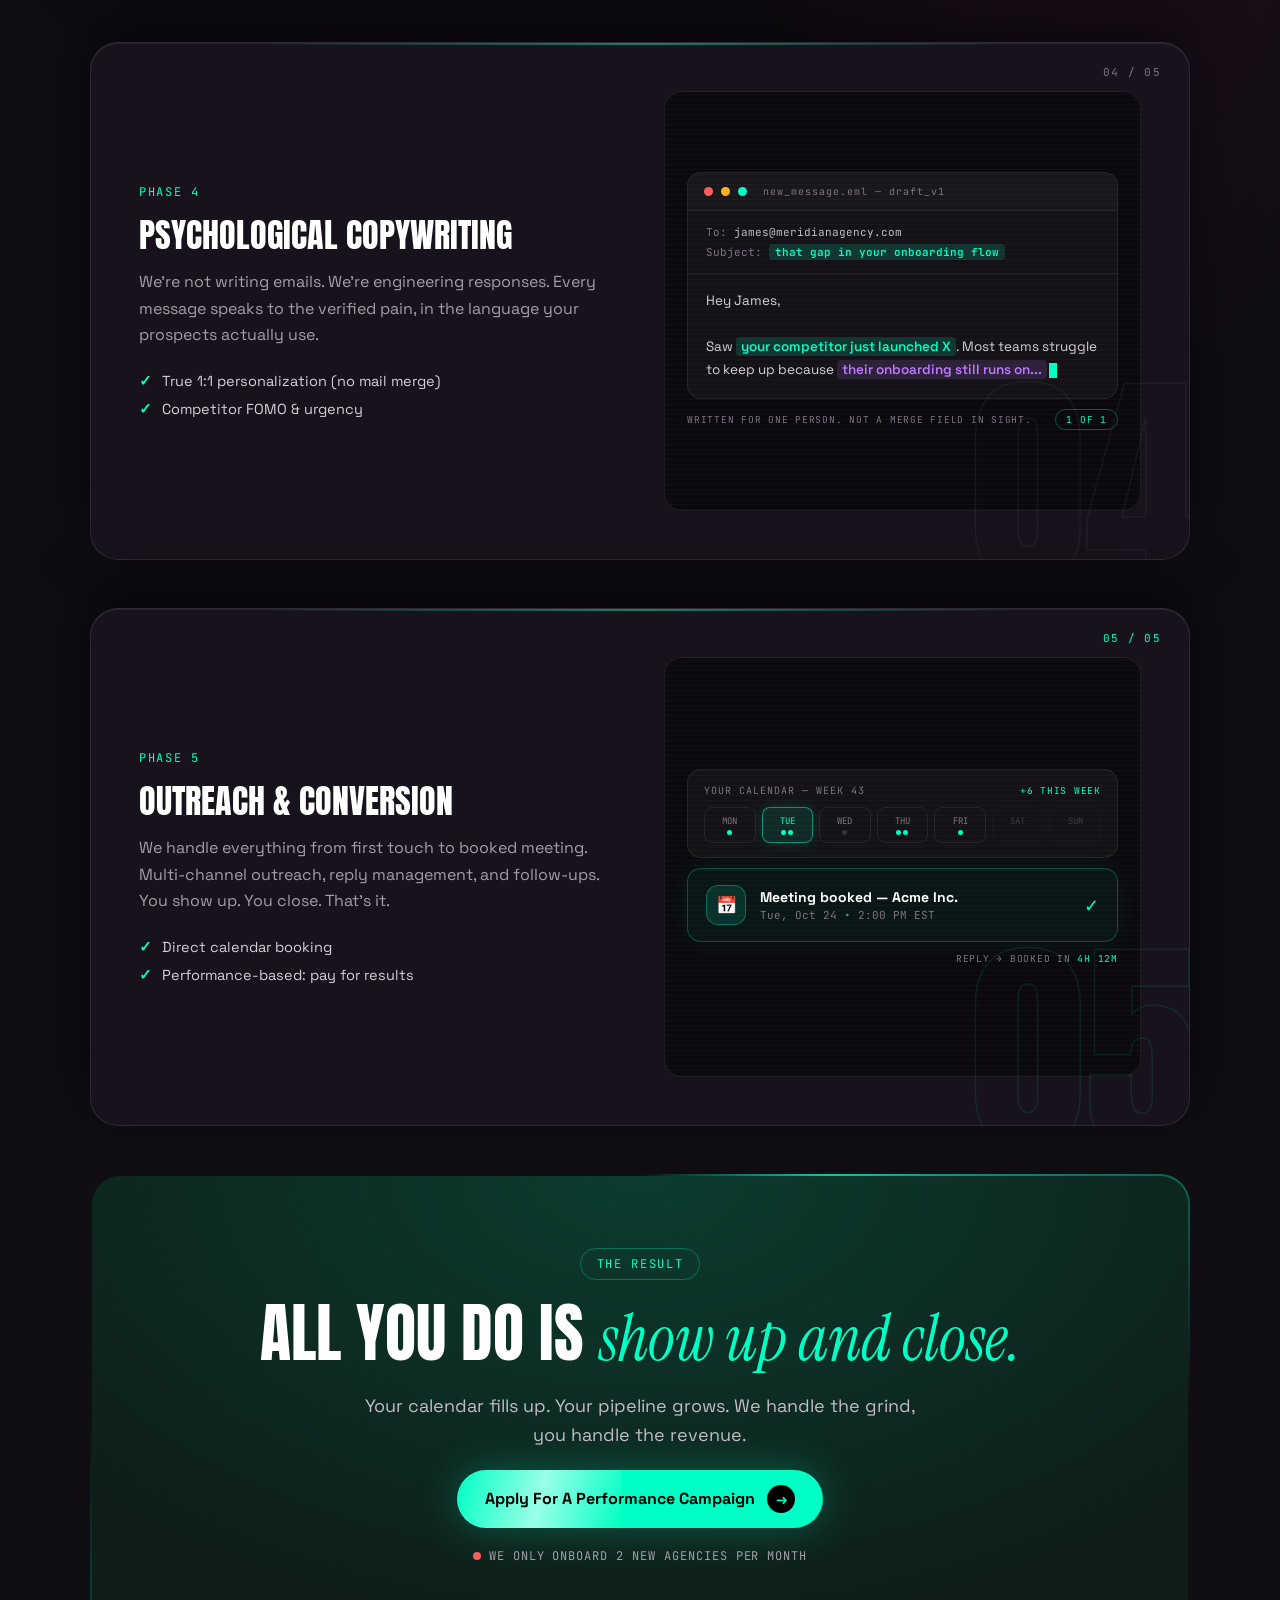
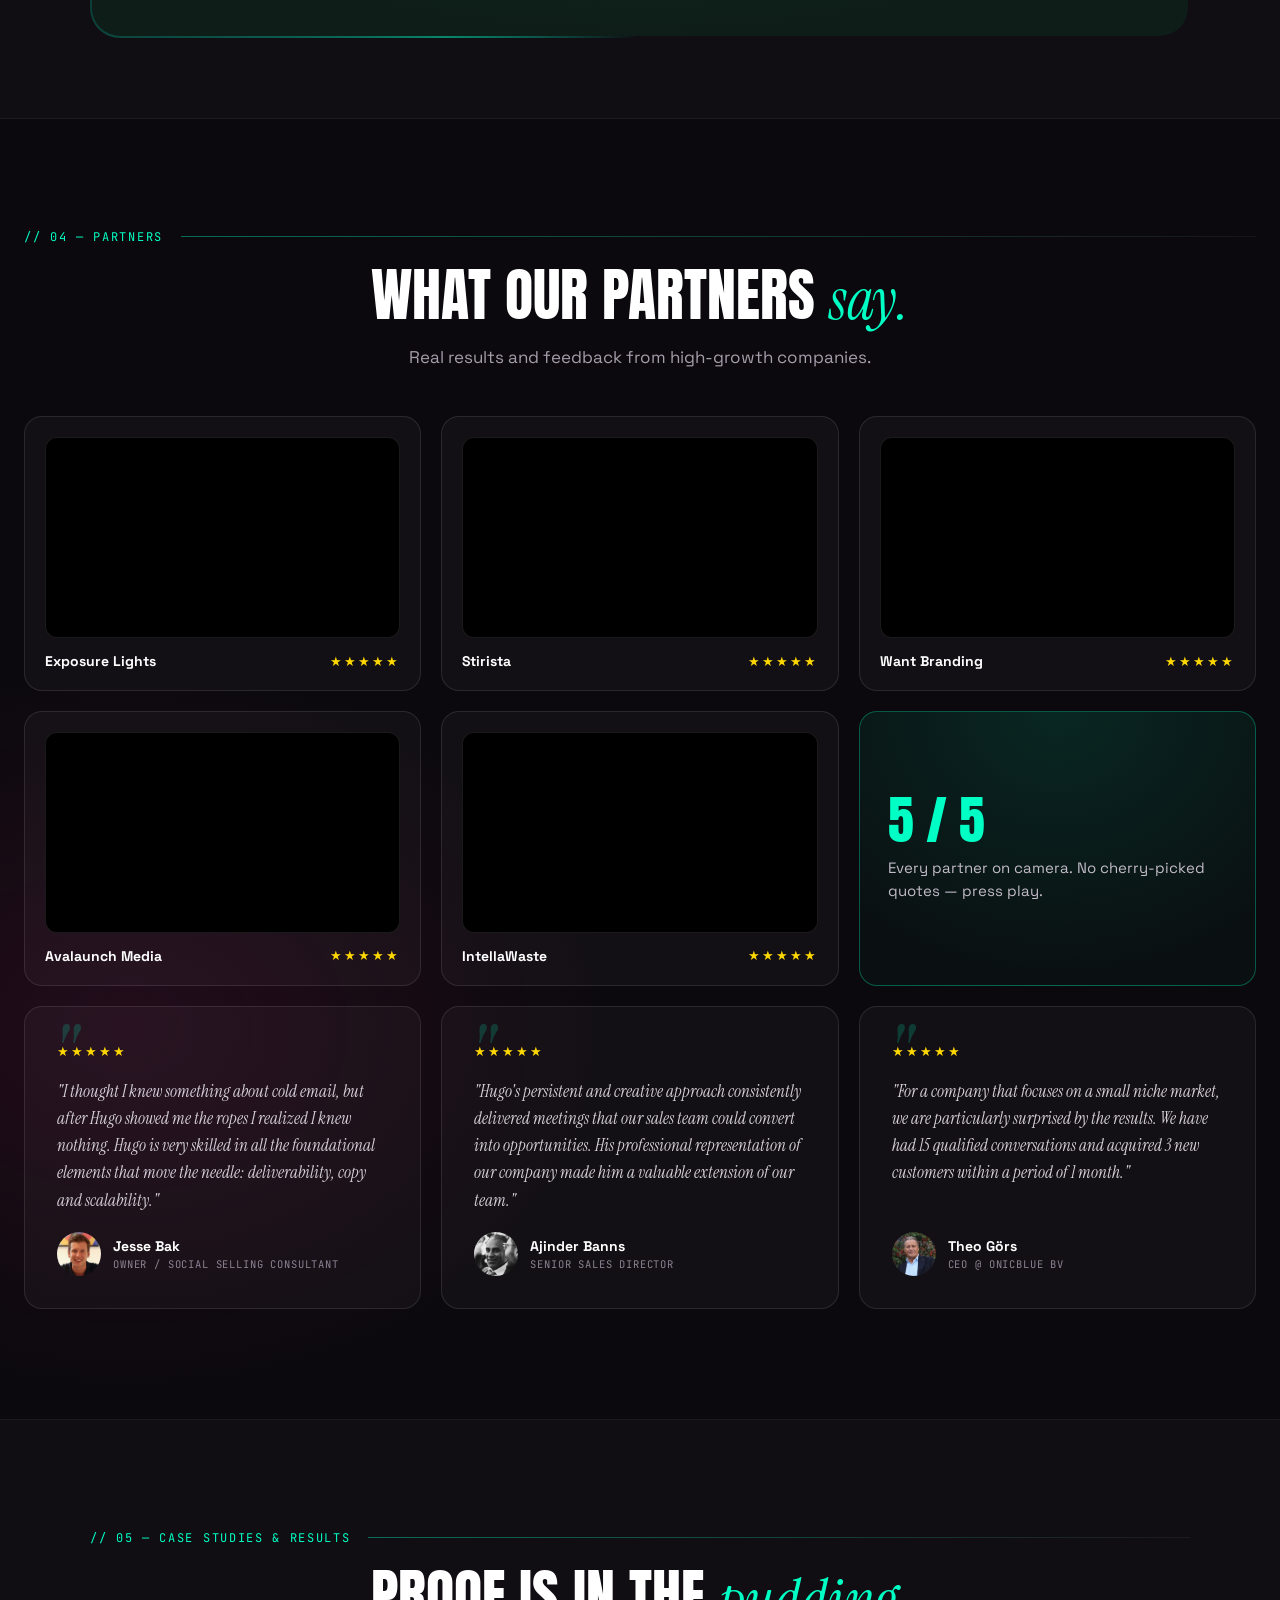
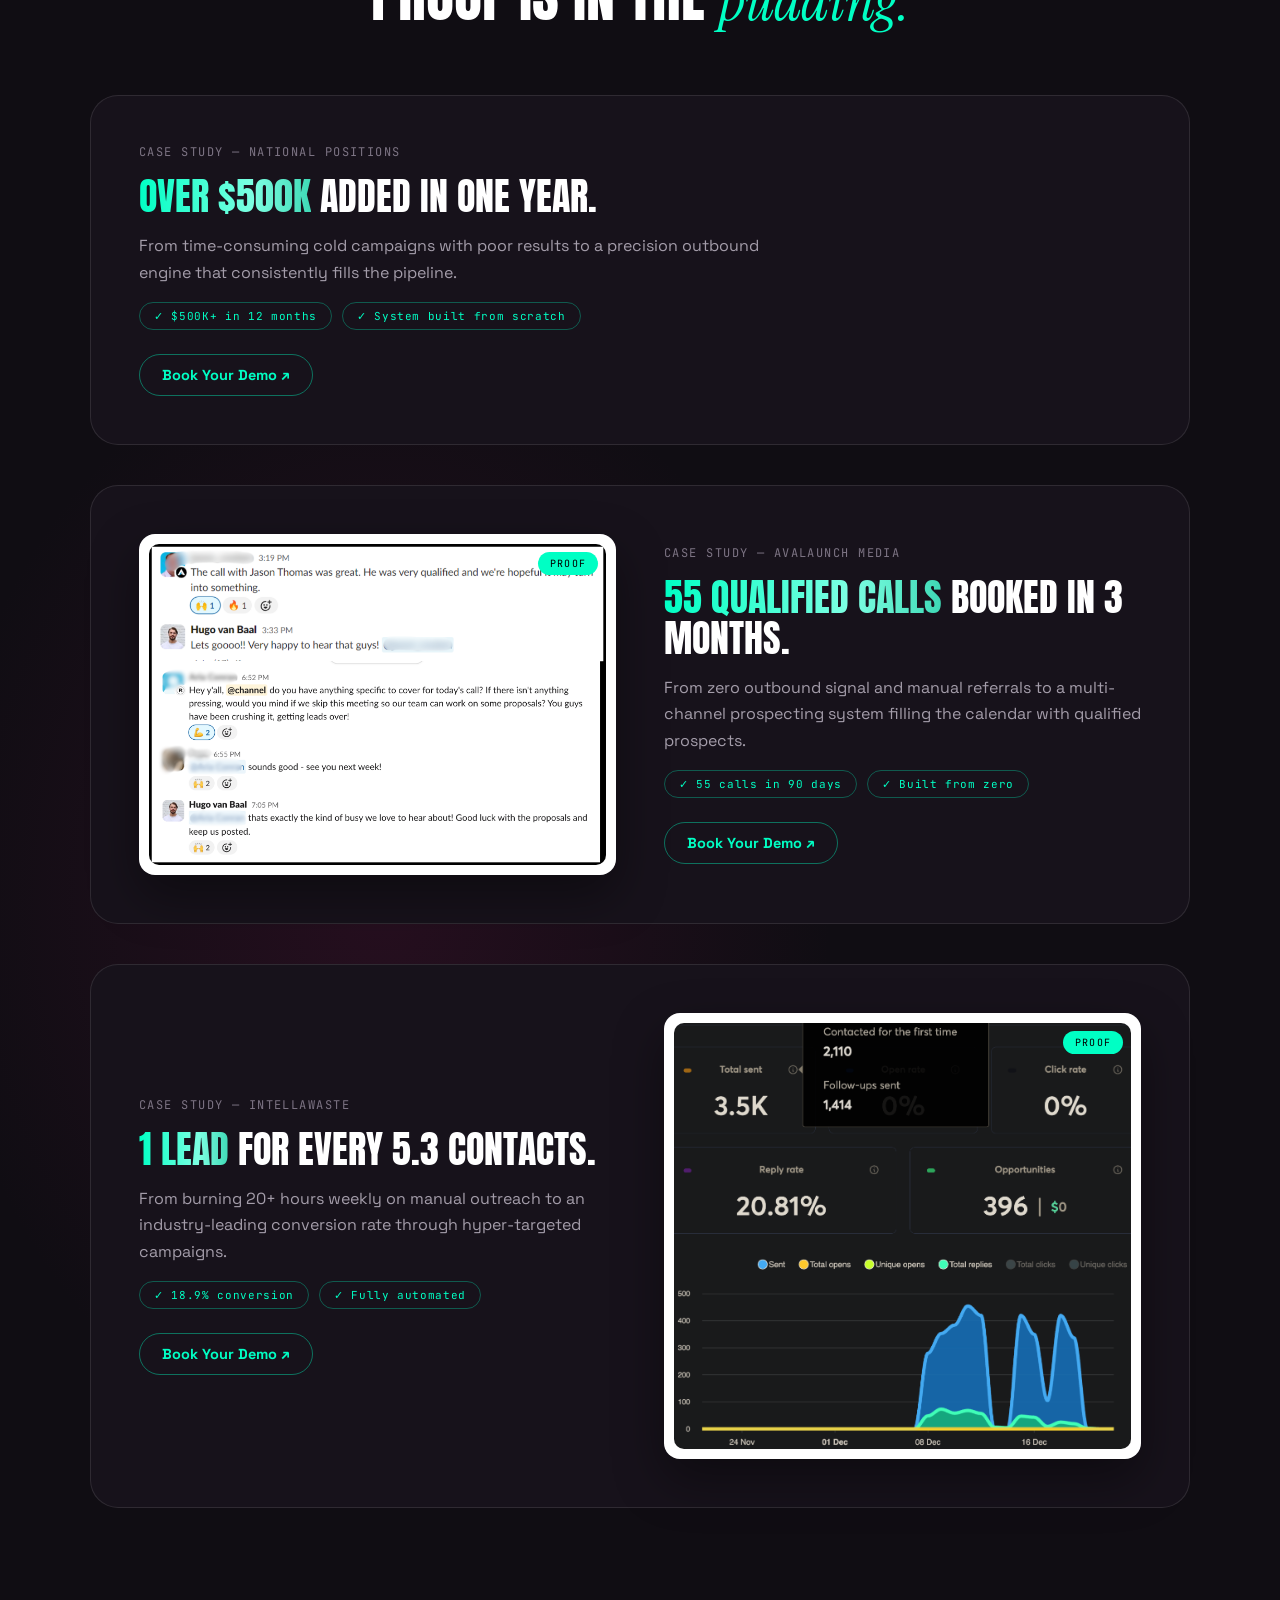
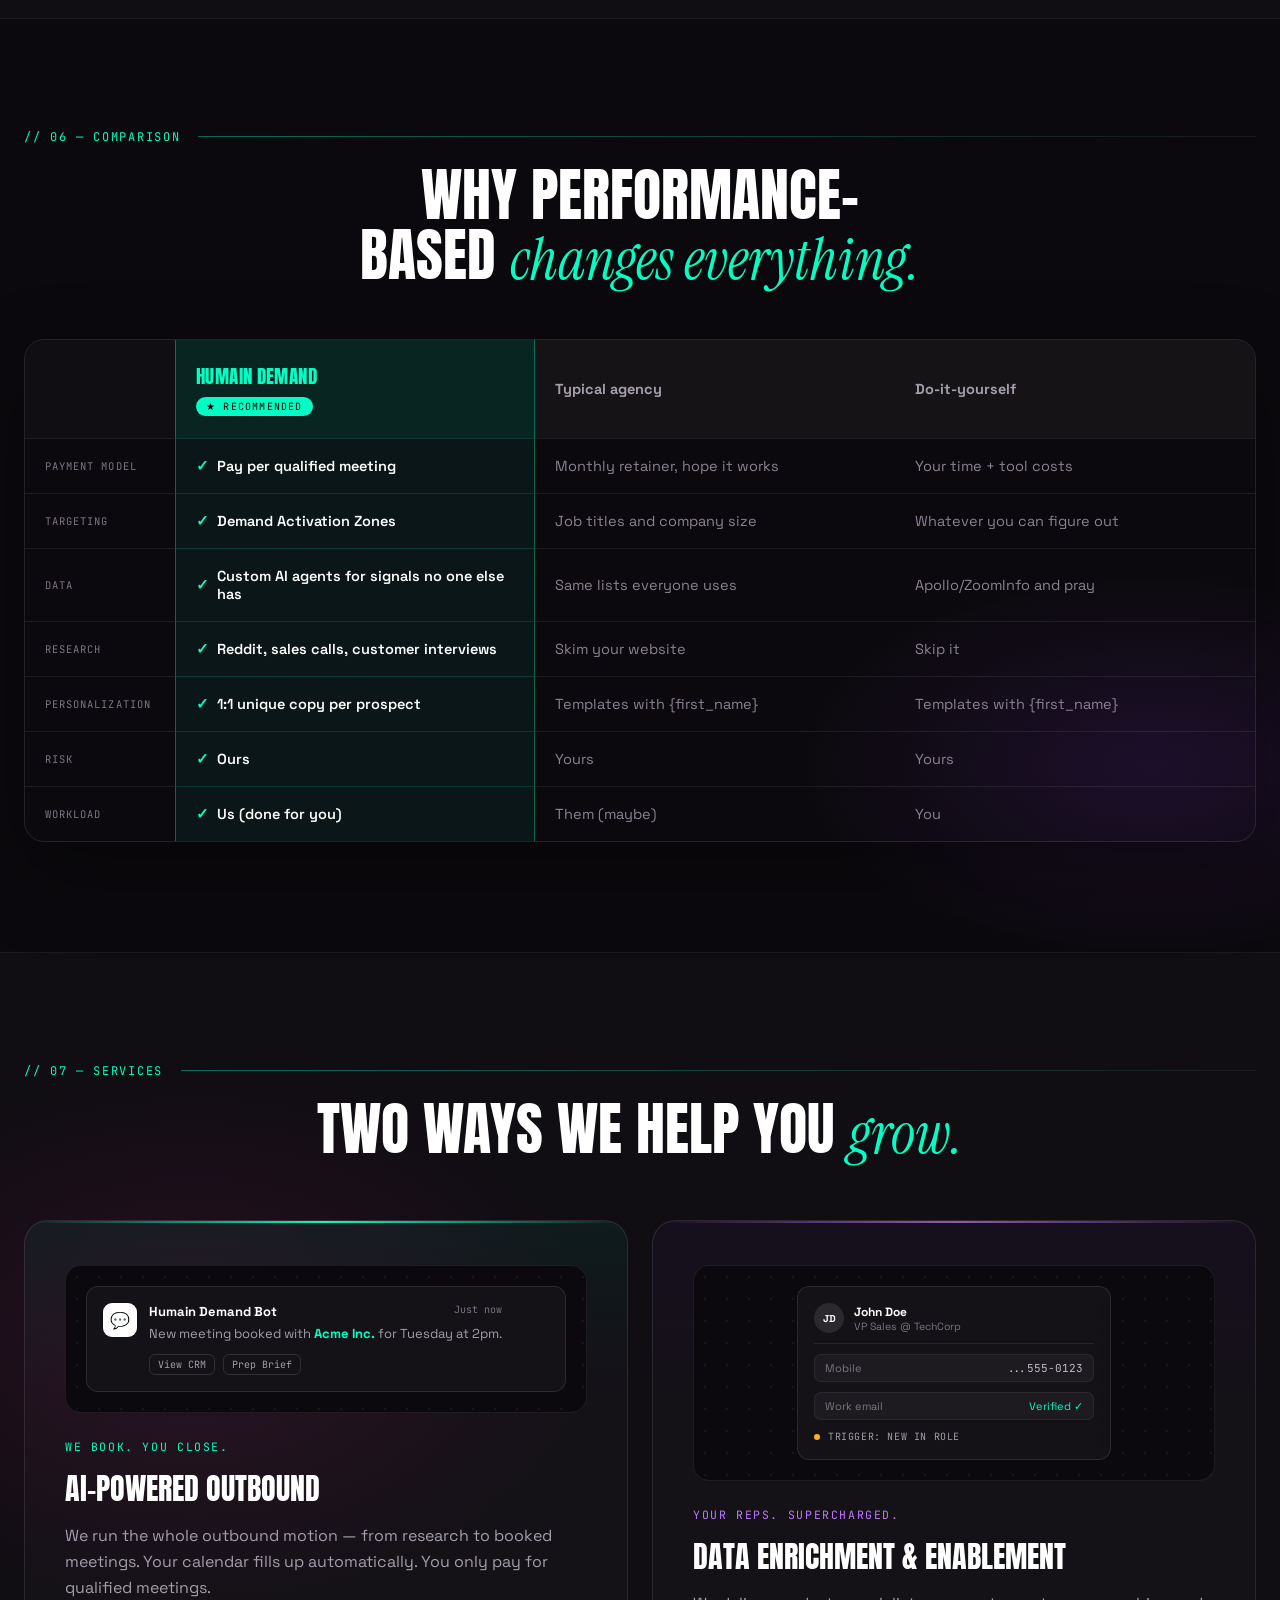
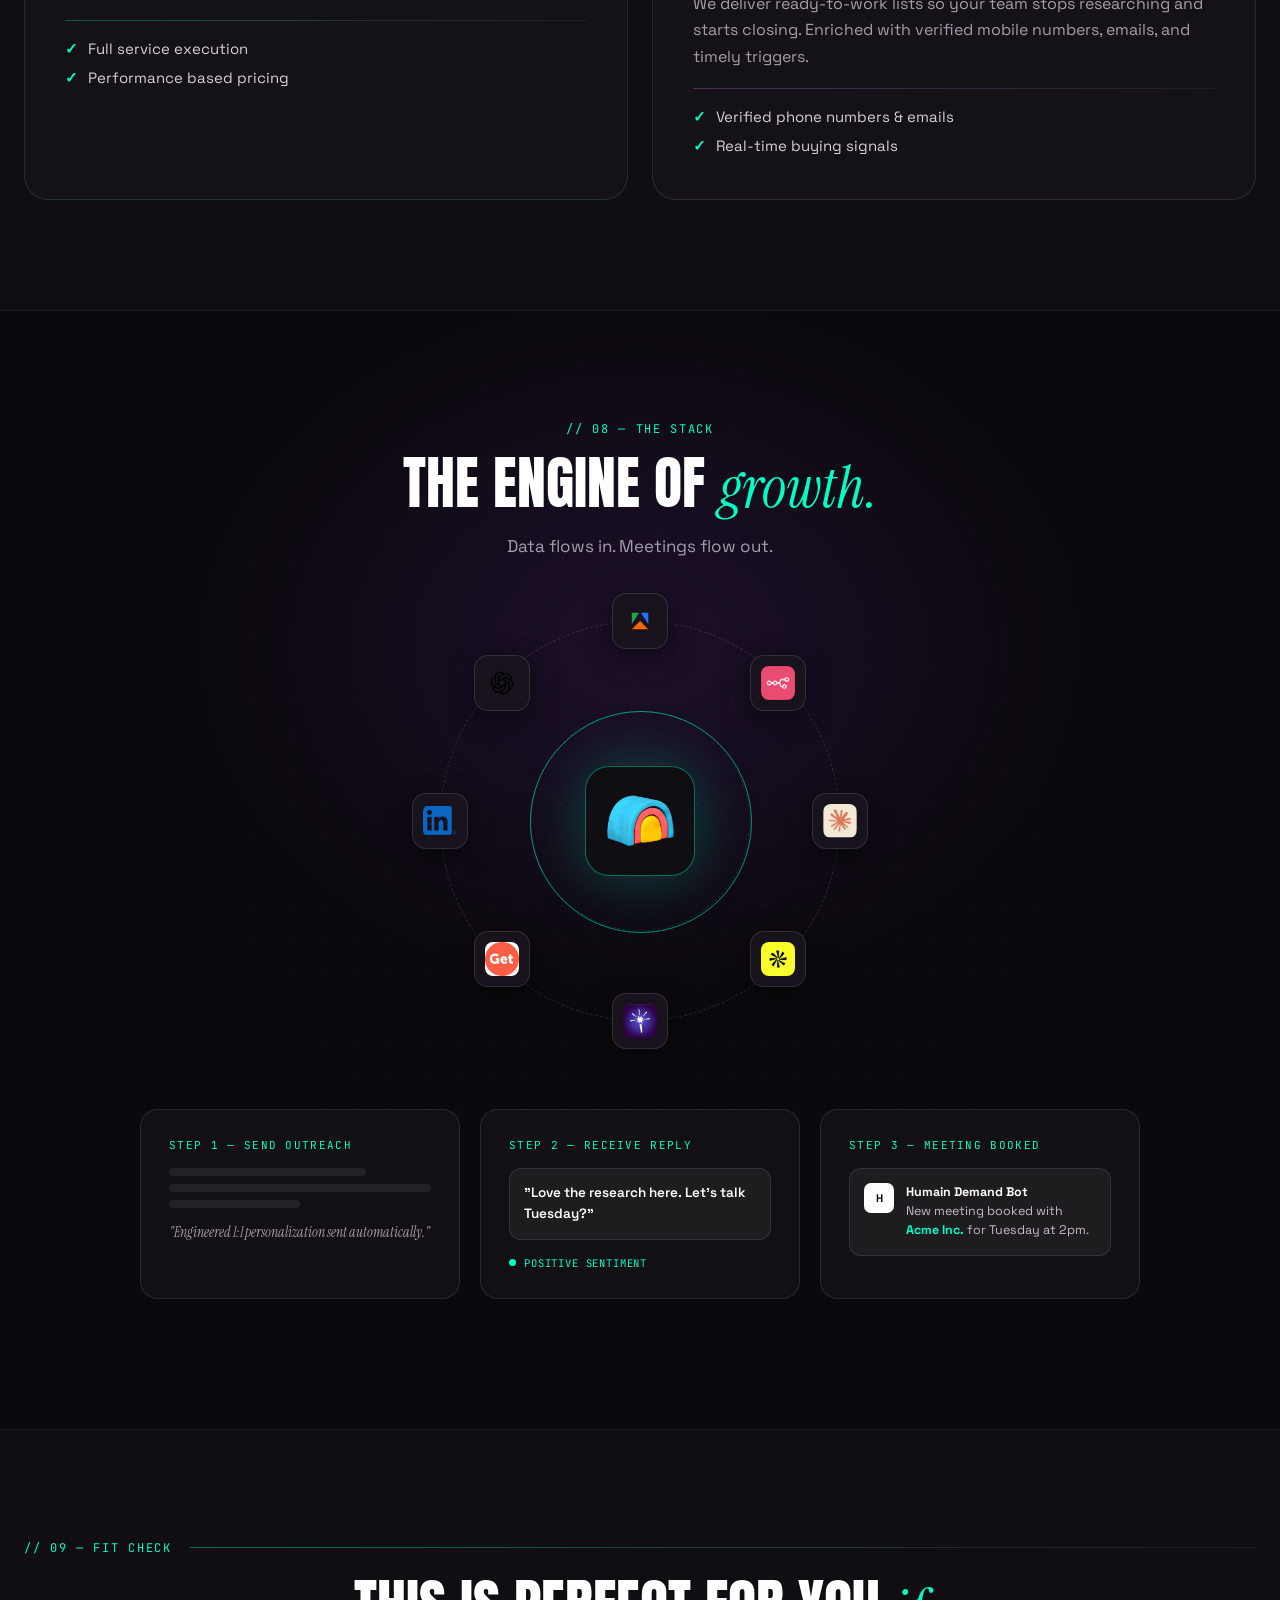
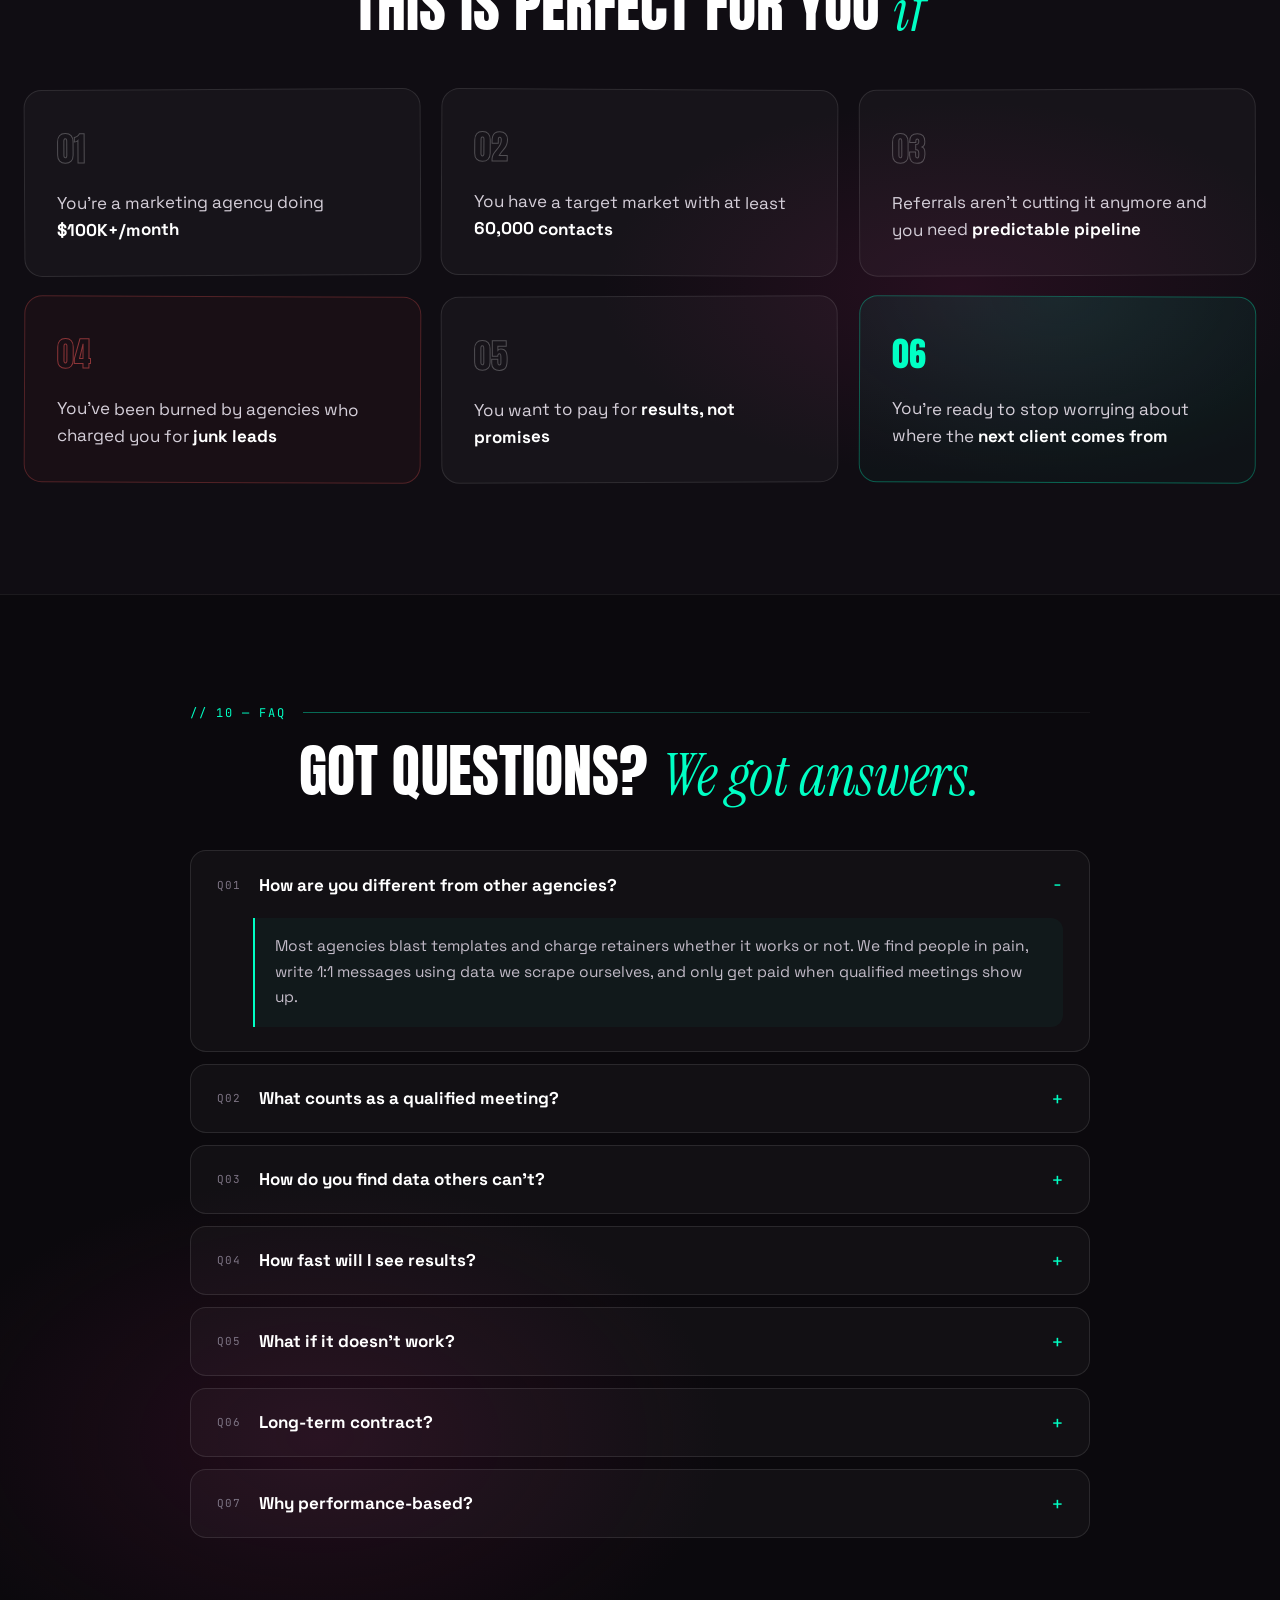
==== commit 02527019: "Remove the Slack screenshot from the National Positions case study The NP card collapses to a single" ====
--- a/index.html
+++ b/index.html
@@ -162,7 +162,6 @@
 .hv34:hover{transform:translateY(-6px) !important;border-color:rgba(0,255,196,.35) !important}
 .hv35:hover{transform:translateY(-6px) !important;border-color:rgba(0,255,196,.35) !important}
 .hv36:hover{background:rgba(0,255,196,.1) !important;color:#00ffc4 !important}
-.hv37:hover{transform:scale(1.02) rotate(.4deg) !important}
 .hv38:hover{transform:scale(1.02) rotate(-.4deg) !important}
 .hv39:hover{background:rgba(0,255,196,.1) !important;color:#00ffc4 !important}
 .hv40:hover{background:rgba(0,255,196,.1) !important;color:#00ffc4 !important}
@@ -694,8 +693,8 @@
       <h2 style="margin:0;font-family:'Anton',sans-serif;font-weight:400;font-size:clamp(38px,4.5vw,62px);line-height:1.05;color:#fff;text-transform:uppercase">Proof is in the <span style="font-family:'Instrument Serif',serif;font-style:italic;font-weight:400;text-transform:none;color:#00ffc4">pudding.</span></h2>
     </div>
     <div style="display:grid;grid-template-columns:minmax(0,1fr);gap:40px">
-      <div class="cs-card" style="position:relative;background:#17121b;border:1px solid rgba(255,255,255,.1);border-radius:28px;padding:48px;display:grid;grid-template-columns:minmax(0,1fr) minmax(0,1fr);gap:48px;align-items:center">
-        <div style="display:flex;flex-direction:column;justify-content:center;gap:16px;position:relative">
+      <div class="cs-card" style="position:relative;background:#17121b;border:1px solid rgba(255,255,255,.1);border-radius:28px;padding:48px;display:grid;grid-template-columns:minmax(0,1fr);gap:48px;align-items:center">
+        <div style="display:flex;flex-direction:column;justify-content:center;gap:16px;position:relative;max-width:640px">
           <span style="font-family:'JetBrains Mono',monospace;font-size:12px;letter-spacing:.12em;text-transform:uppercase;color:#7d7484">Case study — National Positions</span>
           <h3 style="margin:0;font-family:'Anton',sans-serif;font-weight:400;font-size:38px;color:#fff;text-transform:uppercase;line-height:1.08"><span style="background:linear-gradient(90deg,#00ffc4,#7dffe2,#00b389,#00ffc4);background-size:200% 100%;-webkit-background-clip:text;background-clip:text;color:transparent;animation:gradientMove 5s linear infinite">Over $500K</span> added in one year.</h3>
           <p style="margin:0;font-size:16px;line-height:1.65;color:#a49daa">From time-consuming cold campaigns with poor results to a precision outbound engine that consistently fills the pipeline.</p>
@@ -704,10 +703,6 @@
             <span style="font-family:'JetBrains Mono',monospace;font-size:11px;letter-spacing:.06em;color:#00ffc4;border:1px solid rgba(0,255,196,.3);border-radius:999px;padding:6px 14px">✓ System built from scratch</span>
           </div>
           <a class="hv36" href="https://cal.com/hugo-van-baal-agjtxz/30min?overlayCalendar=true" data-book="1" data-cal-namespace="30min" data-cal-link="hugo-van-baal-agjtxz/30min" data-cal-config='{"layout":"month_view","theme":"dark"}' style="display:inline-flex;align-items:center;gap:10px;border:1px solid rgba(0,255,196,.4);color:#00ffc4;font-weight:700;font-size:14.5px;padding:11px 22px;border-radius:999px;width:fit-content;margin-top:8px;transition:background .3s">Book Your Demo ↗</a>
-        </div>
-        <div class="cs-media hv37" style="position:relative;background:#fff;border-radius:16px;padding:10px;min-height:320px;transition:transform .4s;box-shadow:0 20px 50px rgba(0,0,0,.4)">
-          <span style="position:absolute;top:18px;right:18px;z-index:2;font-family:'JetBrains Mono',monospace;font-size:10px;letter-spacing:.12em;text-transform:uppercase;color:#000;background:#00ffc4;border-radius:999px;padding:5px 12px">Proof</span>
-          <img src="Proof Elements website/Untitled design (8).png" alt="National Positions results" loading="lazy" decoding="async" style="display:block;width:100%;height:auto;border-radius:10px;">
         </div>
       </div>
       <div class="cs-card" style="position:relative;background:#17121b;border:1px solid rgba(255,255,255,.1);border-radius:28px;padding:48px;display:grid;grid-template-columns:minmax(0,1fr) minmax(0,1fr);gap:48px;align-items:center">
